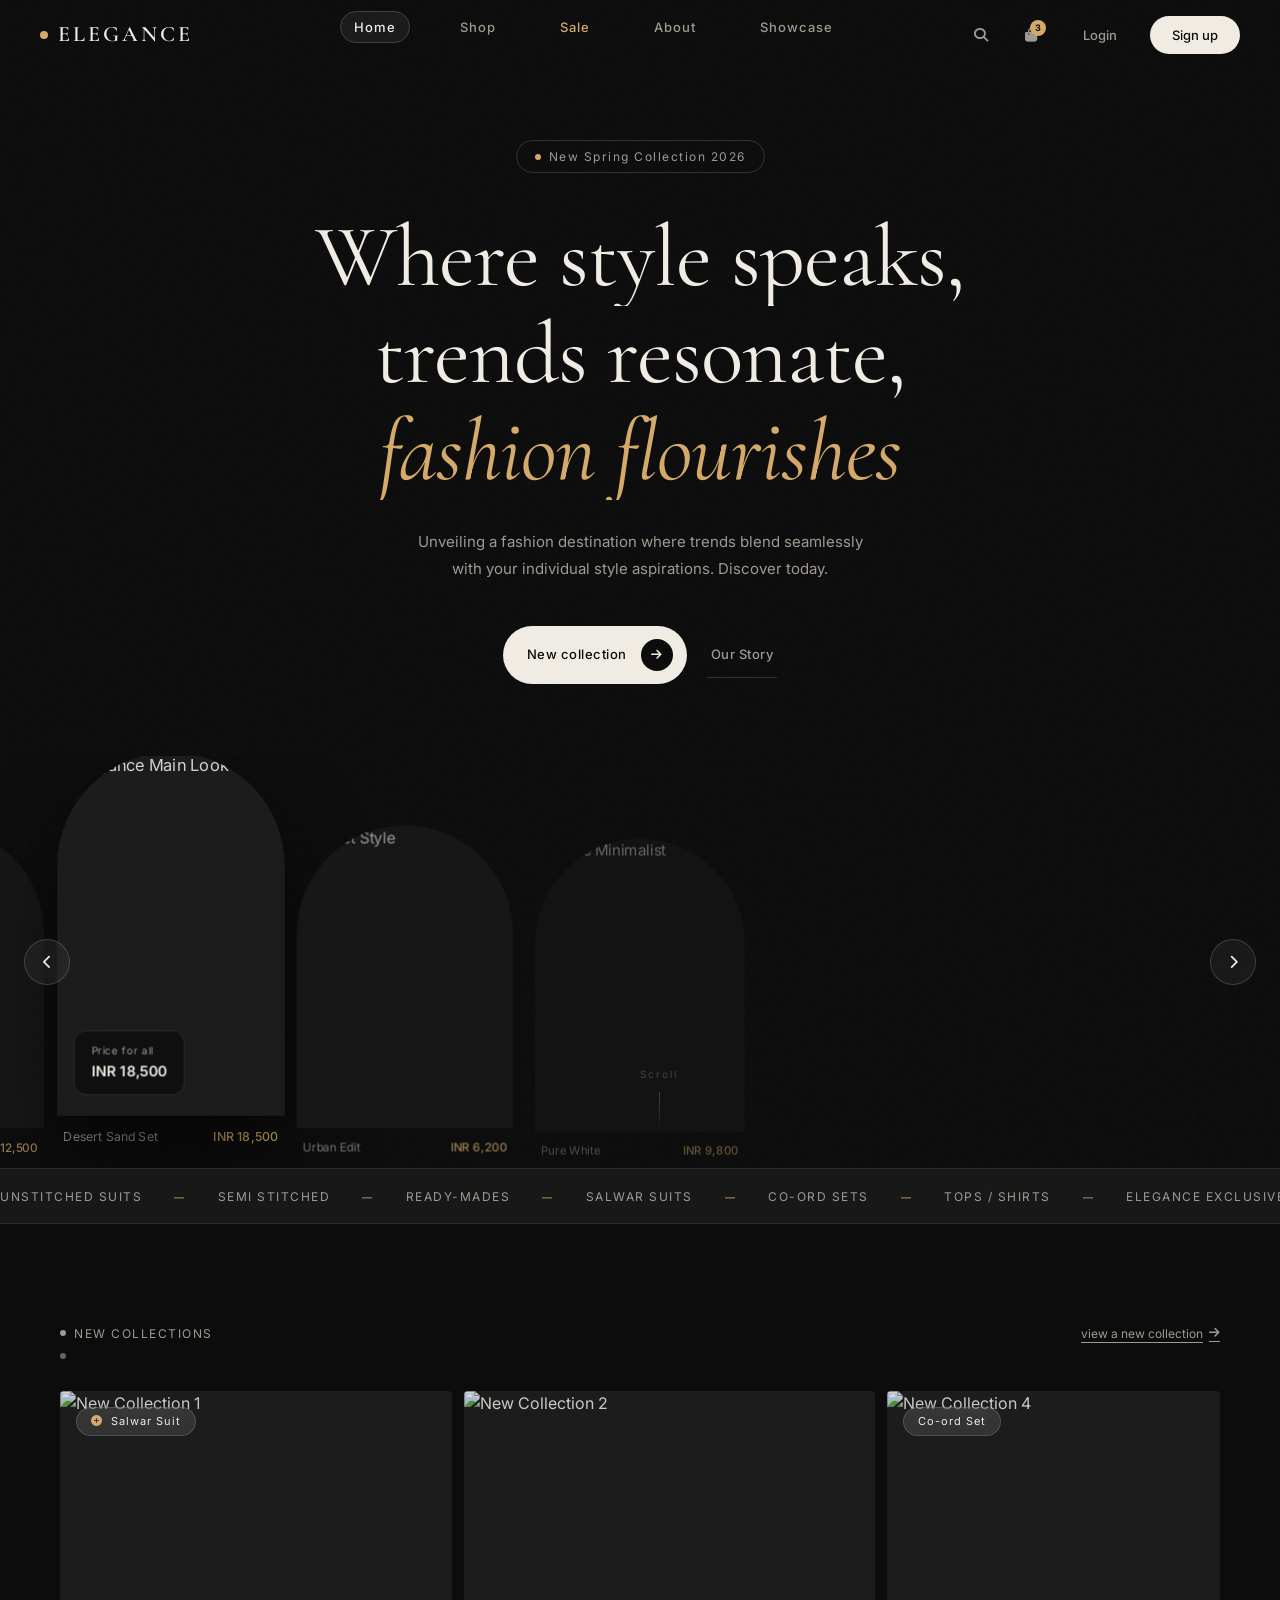
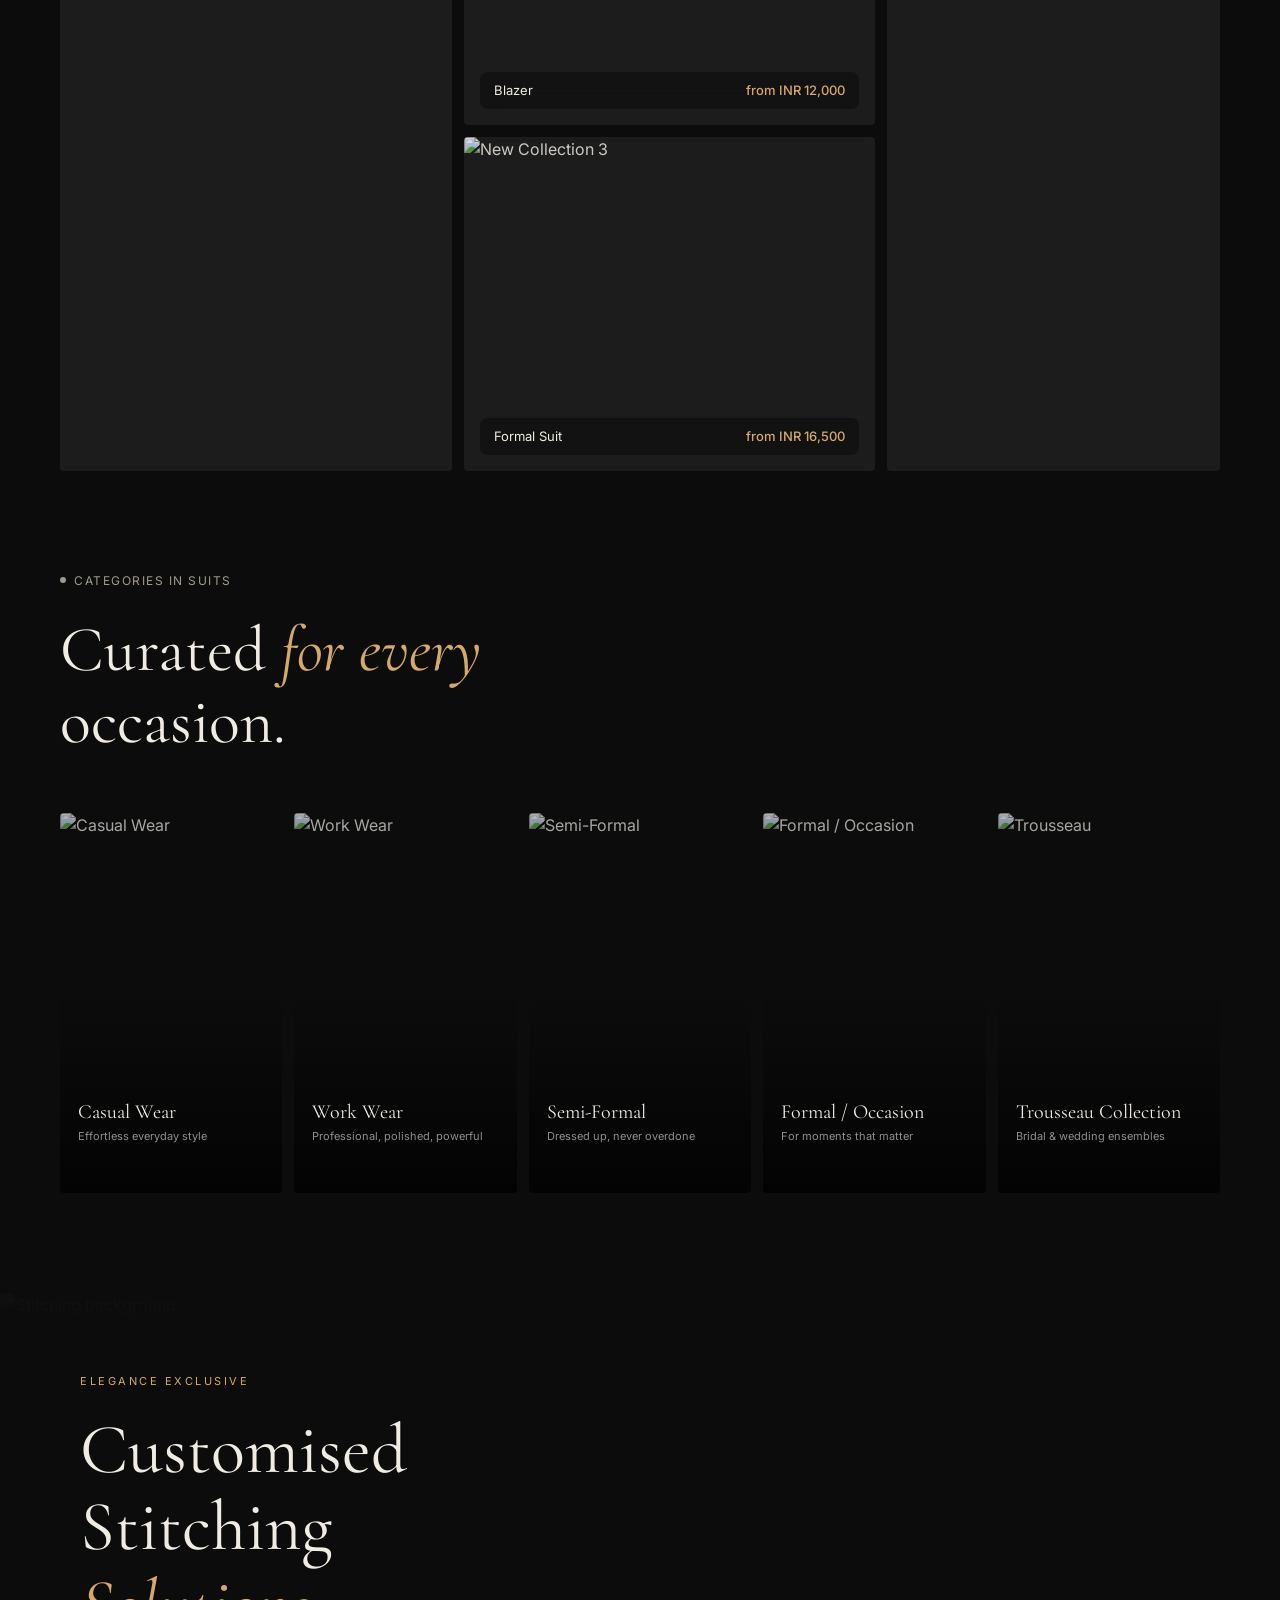
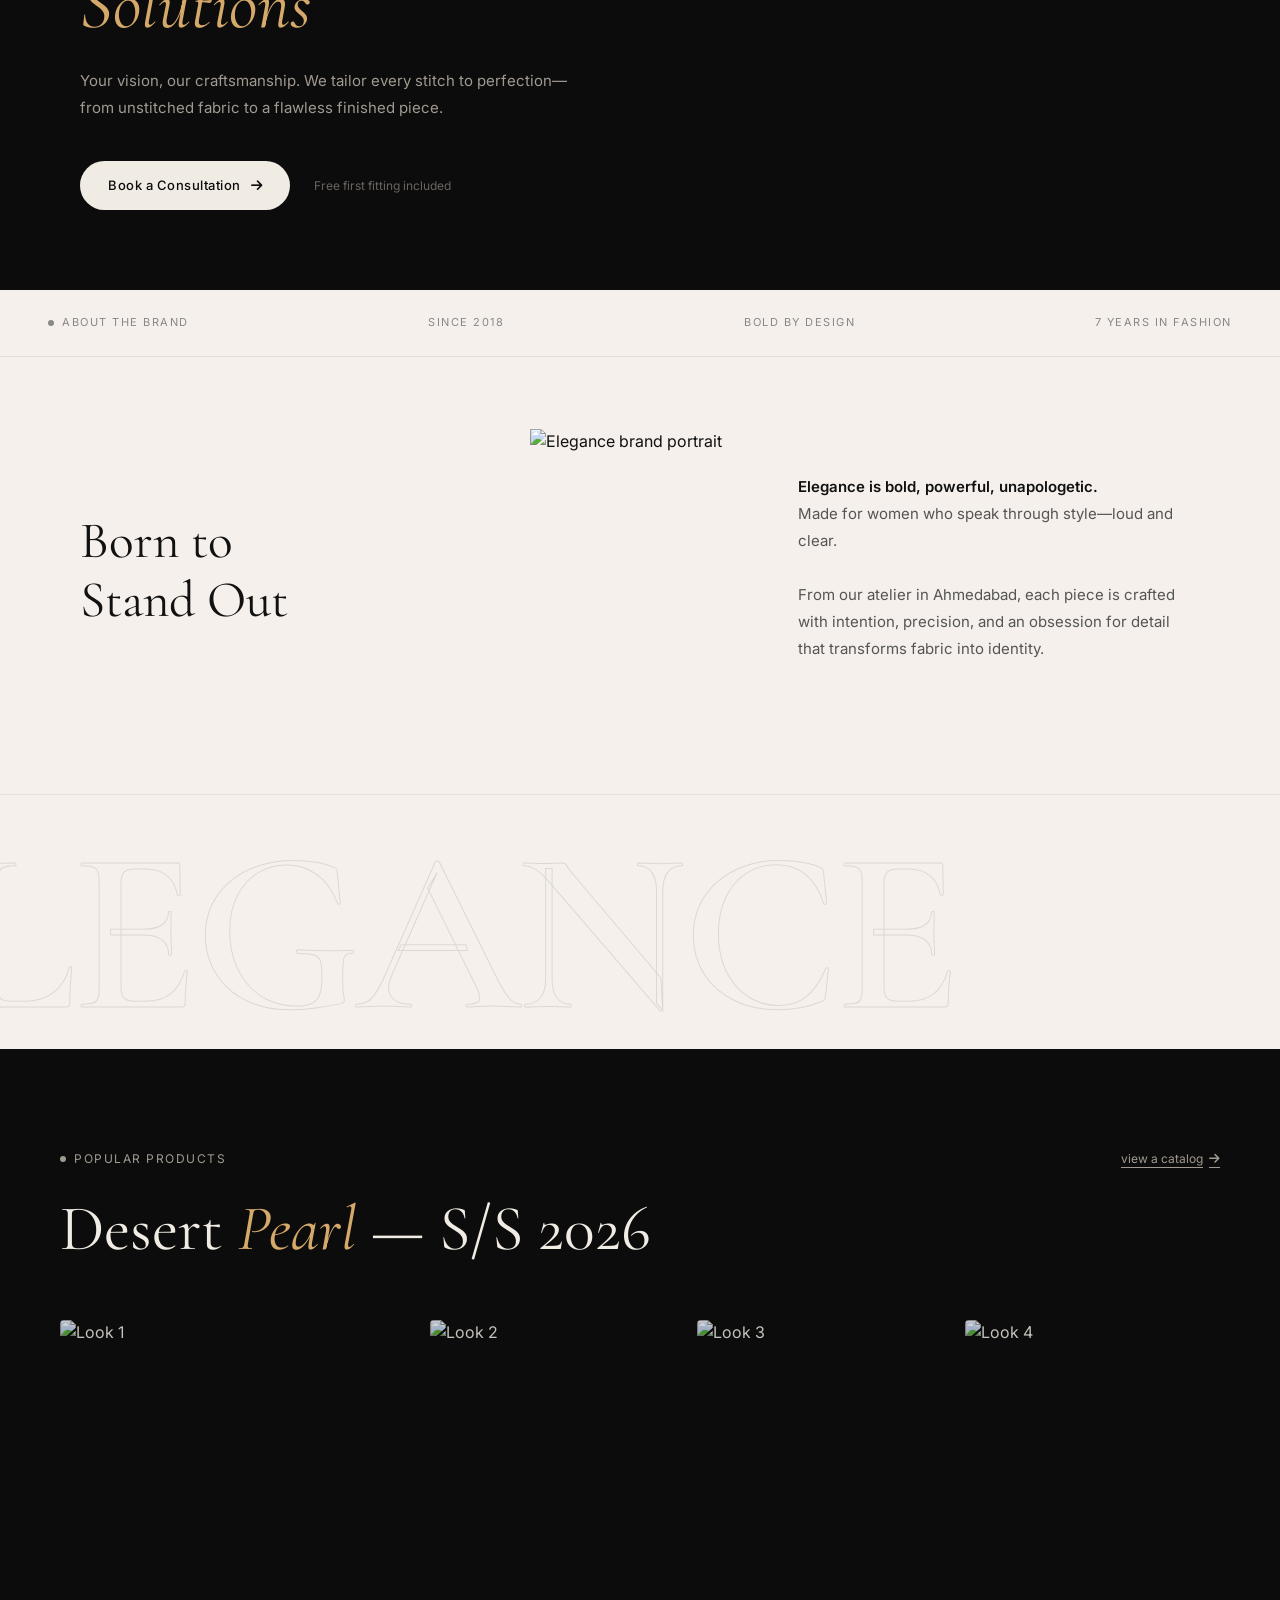
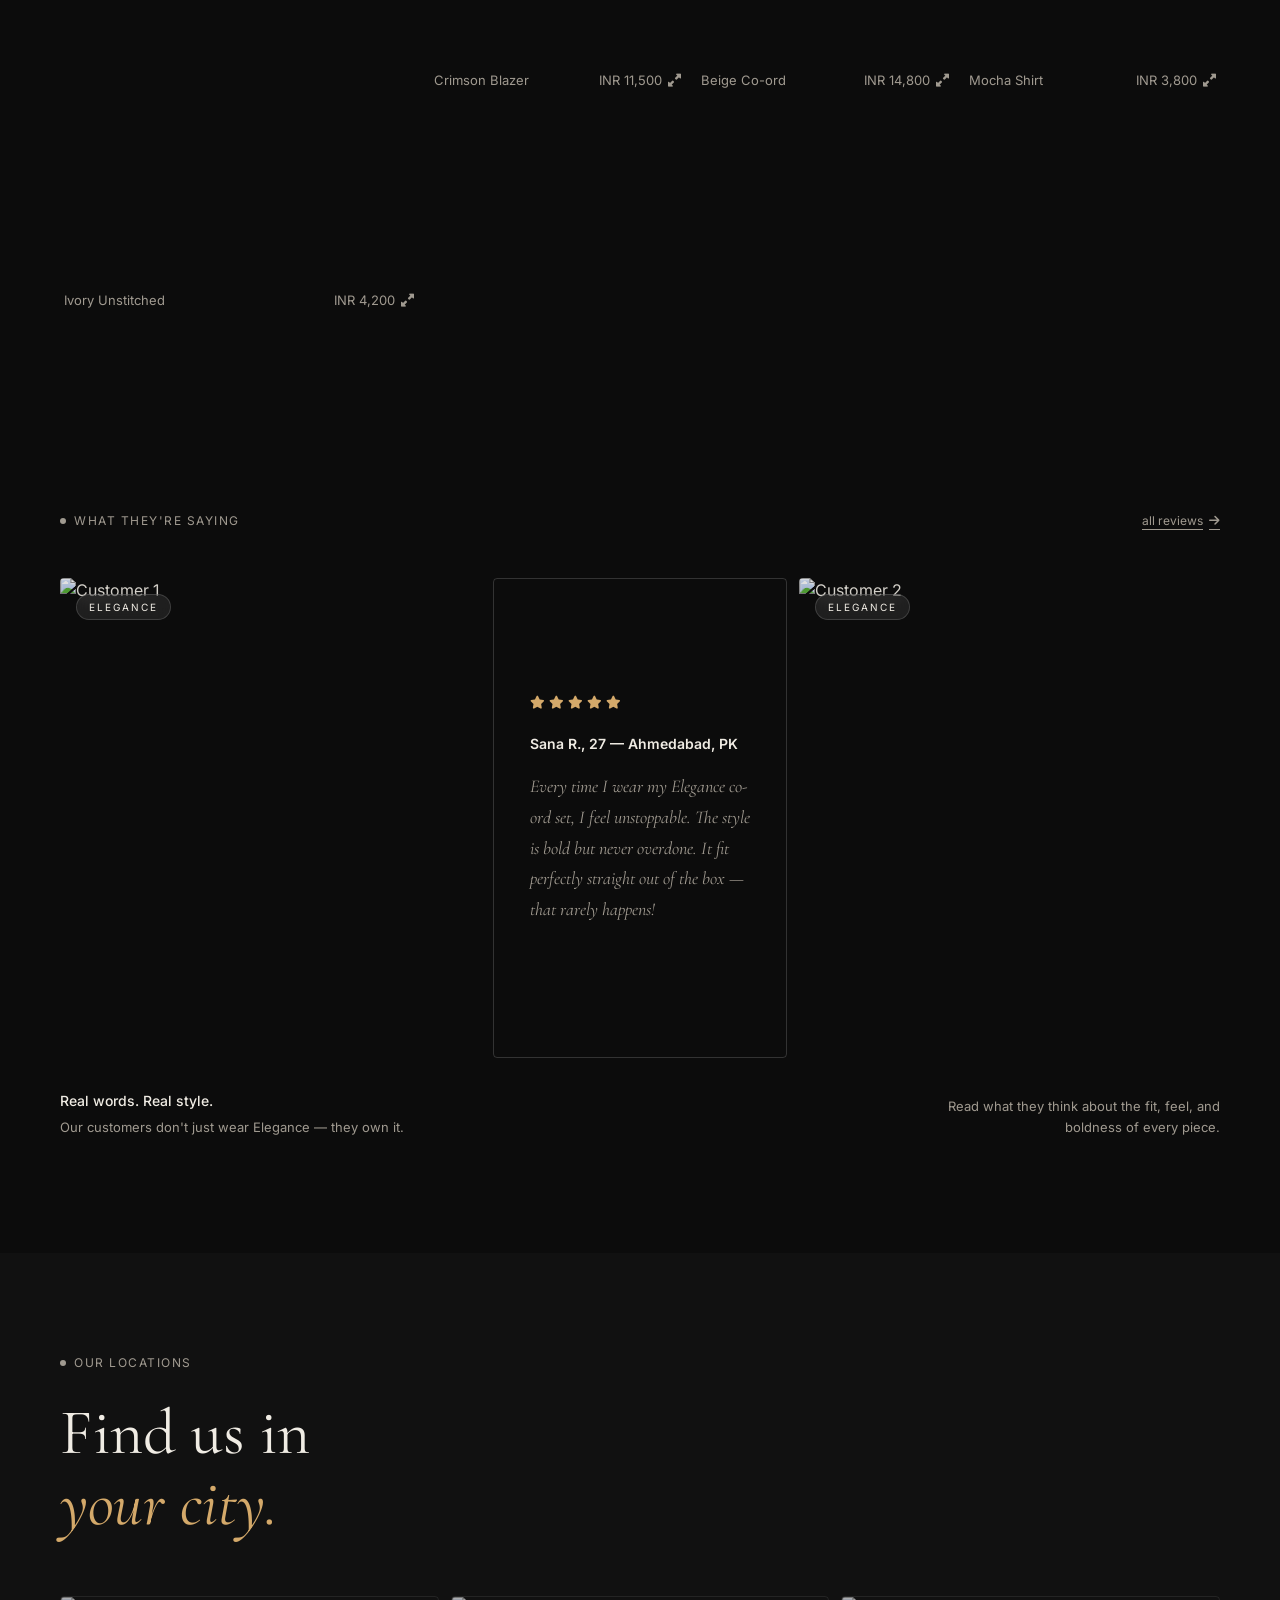
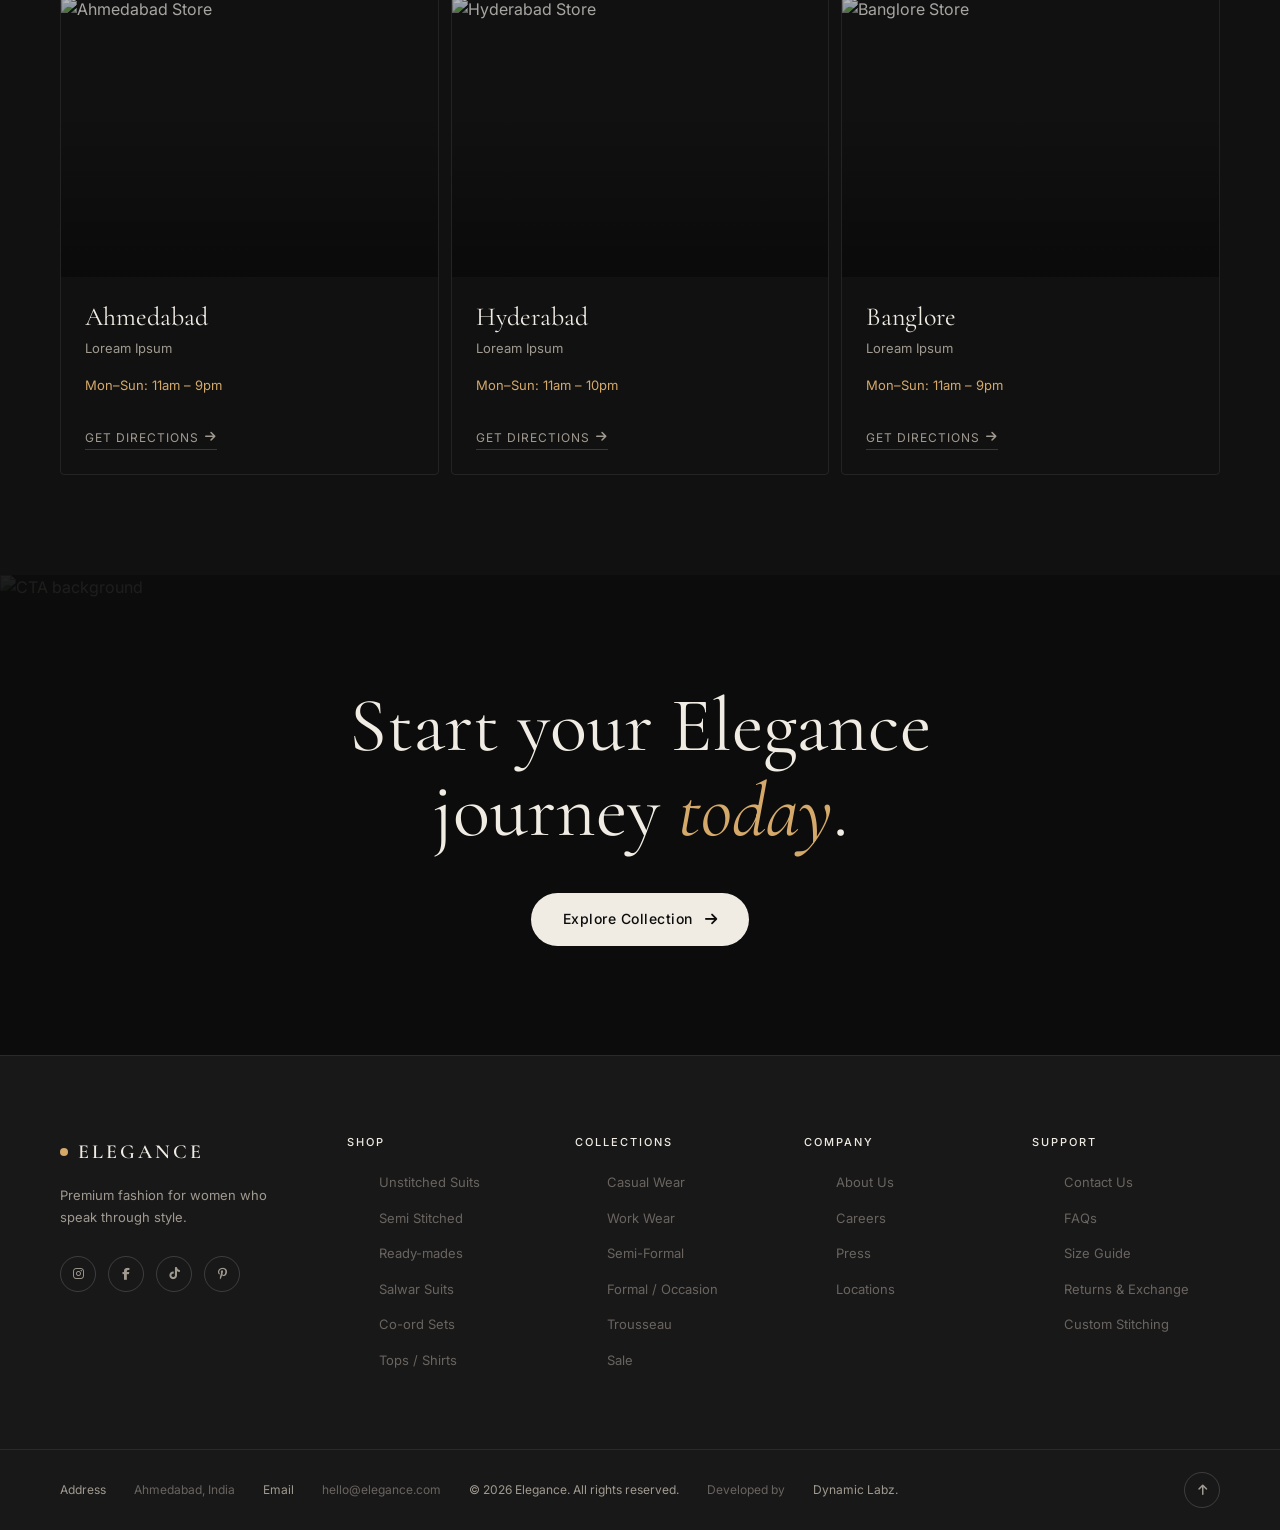
==== index.html @ 6f827993 "updated" ====
<!DOCTYPE html>
<html lang="en">
<head>
  <meta charset="UTF-8" />
  <meta name="viewport" content="width=device-width, initial-scale=1.0" />
  <title>ELEGANCE — Where Fashion Flourishes</title>
  <link href="https://cdn.jsdelivr.net/npm/bootstrap@5.3.2/dist/css/bootstrap.min.css" rel="stylesheet" />
  <link rel="preconnect" href="https://fonts.googleapis.com" />
  <link rel="preconnect" href="https://fonts.gstatic.com" crossorigin />
  <link href="https://fonts.googleapis.com/css2?family=Cormorant+Garamond:ital,wght@0,300;0,400;0,500;0,600;0,700;1,300;1,400&family=Inter:wght@300;400;500;600&display=swap" rel="stylesheet" />
  <link rel="stylesheet" href="https://cdnjs.cloudflare.com/ajax/libs/font-awesome/6.5.0/css/all.min.css" />
  <link rel="stylesheet" href="styles.css" />
</head>
<body>

<!-- ═══════════════════════════════════════════════
     NAVBAR
════════════════════════════════════════════════ -->
<nav class="site-nav" id="siteNav">
  <div class="nav-inner">
    <!-- Brand -->
    <a href="#" class="nav-brand">
      <span class="brand-dot"></span>
      <span class="brand-wordmark">ELEGANCE</span>
    </a>

    <!-- Center links -->
    <ul class="nav-links" id="navLinks">
      <li><a href="#home" class="nav-link is-active">Home</a></li>
      <li><a href="#shop" class="nav-link">Shop</a></li>
      <li><a href="#sale" class="nav-link sale-link">Sale</a></li>
      <li><a href="#about" class="nav-link">About</a></li>
      <li><a href="#showcase" class="nav-link">Showcase</a></li>
    </ul>

    <!-- Actions -->
    <div class="nav-actions">
      <button class="nav-icon-btn" aria-label="Search"><i class="fas fa-search"></i></button>
      <button class="nav-icon-btn cart-btn" aria-label="Cart">
        <i class="fas fa-shopping-bag"></i>
        <span class="cart-badge">3</span>
      </button>
      <a href="#" class="btn-login">Login</a>
      <a href="#" class="btn-signup">Sign up</a>
      <button class="hamburger" id="hamburger" aria-label="Menu">
        <span></span><span></span><span></span>
      </button>
    </div>
  </div>
</nav>

<!-- ═══════════════════════════════════════════════
     HERO — BANNER
════════════════════════════════════════════════ -->
<section class="hero" id="home">
  <!-- Subtle noise texture overlay -->
  <div class="hero-noise"></div>

  <!-- Hero text content -->
  <div class="hero-content">
    <div class="hero-badge">
      <span class="badge-dot"></span>
      New Spring Collection 2026
    </div>

    <h1 class="hero-title">
      <span class="title-line" data-delay="0">Where style speaks,</span>
      <span class="title-line" data-delay="1">trends resonate,</span>
      <span class="title-line accent-line" data-delay="2">fashion flourishes</span>
    </h1>

    <p class="hero-sub">
      Unveiling a fashion destination where trends blend seamlessly<br>
      with your individual style aspirations. Discover today.
    </p>

    <div class="hero-cta">
      <a href="#shop" class="btn-collection">
        <span>New collection</span>
        <div class="btn-arrow"><i class="fas fa-arrow-right"></i></div>
      </a>
      <a href="#about" class="btn-ghost">Our Story</a>
    </div>
  </div>

  <!-- ─── ARCH CAROUSEL ─── -->
  <div class="arch-carousel" id="archCarousel">
    <button class="arch-nav arch-prev" id="archPrev" aria-label="Previous">
      <i class="fas fa-chevron-left"></i>
    </button>

    <div class="arch-track-wrap">
      <div class="arch-track" id="archTrack">

        <!-- Card 1 -->
        <div class="arch-card" data-idx="0">
          <div class="arch-img-wrap">
            <img
              src="https://images.unsplash.com/photo-1581044777550-4cfa60707c03?w=480&h=620&fit=crop&crop=top"
              alt="Winter Coat Look"
              class="arch-img" loading="lazy" />
            <div class="arch-overlay">
              <span class="arch-cat">Formal Wear</span>
            </div>
          </div>
          <div class="arch-info">
            <span class="arch-name">Noir Coat</span>
            <span class="arch-price">INR 8,900</span>
          </div>
        </div>

        <!-- Card 2 -->
        <div class="arch-card" data-idx="1">
          <div class="arch-img-wrap">
            <img
              src="https://images.unsplash.com/photo-1558618666-fcd25c85cd64?w=480&h=620&fit=crop&crop=top"
              alt="Elegant Suit"
              class="arch-img" loading="lazy" />
            <div class="arch-overlay">
              <span class="arch-cat">Suit Collection</span>
            </div>
          </div>
          <div class="arch-info">
            <span class="arch-name">Ivory Blazer</span>
            <span class="arch-price">INR 12,500</span>
          </div>
        </div>

        <!-- Card 3 — CENTER / FEATURED -->
        <div class="arch-card is-featured" data-idx="2">
          <div class="arch-img-wrap">
            <img
              src="https://images.unsplash.com/photo-1509631179647-0177331693ae?w=480&h=620&fit=crop&crop=top"
              alt="Elegance Main Look"
              class="arch-img" loading="lazy" />
            <div class="arch-overlay">
              <span class="arch-cat">Co-ord Set</span>
            </div>
            <div class="price-bubble">
              <span class="price-label">Price for all</span>
              <span class="price-value">INR 18,500</span>
            </div>
          </div>
          <div class="arch-info">
            <span class="arch-name">Desert Sand Set</span>
            <span class="arch-price">INR 18,500</span>
          </div>
        </div>

        <!-- Card 4 -->
        <div class="arch-card" data-idx="3">
          <div class="arch-img-wrap">
            <img
              src="https://images.unsplash.com/photo-1469334031218-e382a71b716b?w=480&h=620&fit=crop&crop=top"
              alt="Street Style"
              class="arch-img" loading="lazy" />
            <div class="arch-overlay">
              <span class="arch-cat">Casual Wear</span>
            </div>
          </div>
          <div class="arch-info">
            <span class="arch-name">Urban Edit</span>
            <span class="arch-price">INR 6,200</span>
          </div>
        </div>

        <!-- Card 5 -->
        <div class="arch-card" data-idx="4">
          <div class="arch-img-wrap">
            <img
              src="https://images.unsplash.com/photo-1515886657613-9f3515b0c78f?w=480&h=620&fit=crop&crop=top"
              alt="White Minimalist"
              class="arch-img" loading="lazy" />
            <div class="arch-overlay">
              <span class="arch-cat">Ready-made</span>
            </div>
          </div>
          <div class="arch-info">
            <span class="arch-name">Pure White</span>
            <span class="arch-price">INR 9,800</span>
          </div>
        </div>

      </div>
    </div>

    <button class="arch-nav arch-next" id="archNext" aria-label="Next">
      <i class="fas fa-chevron-right"></i>
    </button>
  </div>

  <!-- Scroll cue -->
  <div class="scroll-cue">
    <span>Scroll</span>
    <div class="scroll-line"></div>
  </div>
</section>

<!-- ═══════════════════════════════════════════════
     MARQUEE TICKER
════════════════════════════════════════════════ -->
<div class="ticker-wrap">
  <div class="ticker-inner">
    <span>Unstitched Suits</span>
    <span class="ticker-sep">—</span>
    <span>Semi Stitched</span>
    <span class="ticker-sep">—</span>
    <span>Ready-mades</span>
    <span class="ticker-sep">—</span>
    <span>Salwar Suits</span>
    <span class="ticker-sep">—</span>
    <span>Co-ord Sets</span>
    <span class="ticker-sep">—</span>
    <span>Tops / Shirts</span>
    <span class="ticker-sep">—</span>
    <span>Elegance Exclusive</span>
    <span class="ticker-sep">—</span>
    <span>Sale — Up to 40% Off</span>
    <span class="ticker-sep">—</span>
    <span>Unstitched Suits</span>
    <span class="ticker-sep">—</span>
    <span>Semi Stitched</span>
    <span class="ticker-sep">—</span>
    <span>Ready-mades</span>
    <span class="ticker-sep">—</span>
    <span>Salwar Suits</span>
    <span class="ticker-sep">—</span>
    <span>Co-ord Sets</span>
    <span class="ticker-sep">—</span>
    <span>Tops / Shirts</span>
    <span class="ticker-sep">—</span>
    <span>Elegance Exclusive</span>
    <span class="ticker-sep">—</span>
    <span>Sale — Up to 40% Off</span>
    <span class="ticker-sep">—</span>
  </div>
</div>

<!-- ═══════════════════════════════════════════════
     NEW COLLECTIONS — EDITORIAL GRID
════════════════════════════════════════════════ -->
<section class="editorial-section reveal-section" id="shop">
  <div class="editorial-header">
    <div class="label-row">
      <span class="section-label"><span class="dot-label"></span>New Collections</span>
      <a href="#" class="view-all-link">view a new collection <i class="fas fa-arrow-right"></i></a>
    </div>
    <div class="marquee-dot"></div>
  </div>

  <div class="editorial-grid">
    <!-- Left tall card -->
    <div class="ed-card ed-tall reveal-item">
      <div class="ed-img-wrap">
        <img
          src="https://images.unsplash.com/photo-1594938298603-c8148c4b4e37?w=600&h=900&fit=crop&crop=top"
          alt="New Collection 1" loading="lazy" />
        <div class="ed-label">
          <span class="ed-tag"><i class="fas fa-plus-circle"></i></span>
          <span>Salwar Suit</span>
        </div>
        <div class="ed-hover-cta">Shop Now</div>
      </div>
    </div>

    <!-- Right stacked -->
    <div class="ed-right-col">
      <div class="ed-card reveal-item" style="--delay:0.15s">
        <div class="ed-img-wrap">
          <img
            src="https://images.unsplash.com/photo-1612336307429-8a898d10e223?w=600&h=440&fit=crop&crop=top"
            alt="New Collection 2" loading="lazy" />
          <div class="ed-label-bottom">
            <span>Blazer</span>
            <span class="ed-from">from INR 12,000</span>
          </div>
          <div class="ed-hover-cta">Shop Now</div>
        </div>
      </div>

      <div class="ed-card reveal-item" style="--delay:0.3s">
        <div class="ed-img-wrap">
          <img
            src="https://images.unsplash.com/photo-1567401893414-76b7b1e5a7a5?w=600&h=440&fit=crop&crop=top"
            alt="New Collection 3" loading="lazy" />
          <div class="ed-label-bottom">
            <span>Formal Suit</span>
            <span class="ed-from">from INR 16,500</span>
          </div>
          <div class="ed-hover-cta">Shop Now</div>
        </div>
      </div>
    </div>

    <!-- Third large card -->
    <div class="ed-card ed-third reveal-item" style="--delay:0.45s">
      <div class="ed-img-wrap">
        <img
          src="https://images.unsplash.com/photo-1539109136881-3be0616acf4b?w=600&h=900&fit=crop&crop=top"
          alt="New Collection 4" loading="lazy" />
        <div class="ed-label">
          <span>Co-ord Set</span>
        </div>
        <div class="ed-hover-cta">Shop Now</div>
      </div>
    </div>
  </div>
</section>

<!-- ═══════════════════════════════════════════════
     CATEGORIES — SUITS
════════════════════════════════════════════════ -->
<section class="categories-section reveal-section" id="categories">
  <div class="section-top">
    <div class="label-row">
      <span class="section-label"><span class="dot-label"></span>Categories in Suits</span>
    </div>
    <h2 class="section-heading reveal-item">Curated <em>for every</em><br>occasion.</h2>
  </div>

  <div class="cats-grid">
    <div class="cat-card reveal-item" style="--delay:0s">
      <div class="cat-img-wrap">
        <img src="https://images.unsplash.com/photo-1551803091-e20673f15770?w=500&h=600&fit=crop" alt="Casual Wear" loading="lazy" />
        <div class="cat-overlay"></div>
      </div>
      <div class="cat-body">
        <h3>Casual Wear</h3>
        <p>Effortless everyday style</p>
        <a href="#" class="cat-link">Explore <i class="fas fa-arrow-right"></i></a>
      </div>
    </div>

    <div class="cat-card reveal-item" style="--delay:0.1s">
      <div class="cat-img-wrap">
        <img src="https://images.unsplash.com/photo-1591369822096-ffd140ec948f?w=500&h=600&fit=crop" alt="Work Wear" loading="lazy" />
        <div class="cat-overlay"></div>
      </div>
      <div class="cat-body">
        <h3>Work Wear</h3>
        <p>Professional, polished, powerful</p>
        <a href="#" class="cat-link">Explore <i class="fas fa-arrow-right"></i></a>
      </div>
    </div>

    <div class="cat-card reveal-item" style="--delay:0.2s">
      <div class="cat-img-wrap">
        <img src="https://images.unsplash.com/photo-1548036328-c9fa89d128fa?w=500&h=600&fit=crop" alt="Semi-Formal" loading="lazy" />
        <div class="cat-overlay"></div>
      </div>
      <div class="cat-body">
        <h3>Semi-Formal</h3>
        <p>Dressed up, never overdone</p>
        <a href="#" class="cat-link">Explore <i class="fas fa-arrow-right"></i></a>
      </div>
    </div>

    <div class="cat-card reveal-item" style="--delay:0.3s">
      <div class="cat-img-wrap">
        <img src="https://images.unsplash.com/photo-1487222477894-8943e31ef7b2?w=500&h=600&fit=crop" alt="Formal / Occasion" loading="lazy" />
        <div class="cat-overlay"></div>
      </div>
      <div class="cat-body">
        <h3>Formal / Occasion</h3>
        <p>For moments that matter</p>
        <a href="#" class="cat-link">Explore <i class="fas fa-arrow-right"></i></a>
      </div>
    </div>

    <div class="cat-card reveal-item" style="--delay:0.4s">
      <div class="cat-img-wrap">
        <img src="https://images.unsplash.com/photo-1523359346063-d879354c0ea5?w=500&h=600&fit=crop" alt="Trousseau" loading="lazy" />
        <div class="cat-overlay"></div>
      </div>
      <div class="cat-body">
        <h3>Trousseau Collection</h3>
        <p>Bridal &amp; wedding ensembles</p>
        <a href="#" class="cat-link">Explore <i class="fas fa-arrow-right"></i></a>
      </div>
    </div>
  </div>
</section>

<!-- ═══════════════════════════════════════════════
     CUSTOMISED STITCHING BANNER
════════════════════════════════════════════════ -->
<section class="stitching-banner reveal-section">
  <div class="stitch-bg">
    <img src="https://images.unsplash.com/photo-1558618666-fcd25c85cd64?w=1600&h=800&fit=crop" alt="Stitching background" loading="lazy" />
    <div class="stitch-gradient"></div>
  </div>
  <div class="stitch-content reveal-item">
    <span class="stitch-eyebrow">Elegance Exclusive</span>
    <h2 class="stitch-heading">Customised Stitching<br><em>Solutions</em></h2>
    <p class="stitch-body">
      Your vision, our craftsmanship. We tailor every stitch to perfection—<br>
      from unstitched fabric to a flawless finished piece.
    </p>
    <div class="stitch-cta-row">
      <a href="#" class="btn-stitch">Book a Consultation <i class="fas fa-arrow-right"></i></a>
      <span class="stitch-note">Free first fitting included</span>
    </div>
  </div>
</section>

<!-- ═══════════════════════════════════════════════
     ABOUT — EDITORIAL (matches Live-er reference)
════════════════════════════════════════════════ -->
<section class="about-section reveal-section" id="about">
  <!-- Top meta bar -->
  <div class="about-meta-bar reveal-item">
    <span class="meta-item"><span class="dot-label"></span>About the brand</span>
    <span class="meta-item">since 2018</span>
    <span class="meta-item">bold by design</span>
    <span class="meta-item">7 years in fashion</span>
  </div>

  <!-- Content grid -->
  <div class="about-grid">
    <div class="about-left reveal-item">
      <h2 class="about-tagline">Born to<br>Stand Out</h2>
    </div>

    <div class="about-portrait reveal-item" style="--delay:0.2s">
      <img
        src="https://images.unsplash.com/photo-1581091226825-a6a2a5aee158?w=420&h=560&fit=crop&crop=top"
        alt="Elegance brand portrait" loading="lazy" />
    </div>

    <div class="about-right reveal-item" style="--delay:0.35s">
      <p class="about-body">
        <strong>Elegance is bold, powerful, unapologetic.</strong><br>
        Made for women who speak through style—loud and clear.<br><br>
        From our atelier in Ahmedabad, each piece is crafted with intention,
        precision, and an obsession for detail that transforms fabric into identity.
      </p>
    </div>
  </div>

  <!-- Oversized wordmark (matches LIVE-HER reference) -->
  <div class="about-wordmark reveal-item" style="--delay:0.5s">
    <span class="wordmark-text" id="wordmarkText">ELEGANCE</span>
  </div>
</section>

<!-- ═══════════════════════════════════════════════
     PRODUCT GRID — LOOKBOOK
════════════════════════════════════════════════ -->
<section class="lookbook-section reveal-section" id="showcase">
  <div class="section-top">
    <div class="label-row">
      <span class="section-label"><span class="dot-label"></span>Popular products</span>
      <a href="#" class="view-all-link">view a catalog <i class="fas fa-arrow-right"></i></a>
    </div>
    <h2 class="section-heading reveal-item">Desert <em>Pearl</em> — S/S 2026</h2>
  </div>

  <div class="lookbook-grid">
    <div class="look-card lg-card reveal-item" style="--delay:0s">
      <img src="https://images.unsplash.com/photo-1602810316693-3667c854239a?w=700&h=900&fit=crop&crop=top" alt="Look 1" loading="lazy" />
      <div class="look-info">
        <span class="look-name">Ivory Unstitched</span>
        <span class="look-price">INR 4,200 <i class="fas fa-expand-alt"></i></span>
      </div>
    </div>

    <div class="look-card reveal-item" style="--delay:0.1s">
      <img src="https://images.unsplash.com/photo-1608234807905-4466023792f5?w=450&h=540&fit=crop&crop=top" alt="Look 2" loading="lazy" />
      <div class="look-info">
        <span class="look-name">Crimson Blazer</span>
        <span class="look-price">INR 11,500 <i class="fas fa-expand-alt"></i></span>
      </div>
    </div>

    <div class="look-card reveal-item" style="--delay:0.2s">
      <img src="https://images.unsplash.com/photo-1485968579580-b6d095142e6e?w=450&h=540&fit=crop&crop=top" alt="Look 3" loading="lazy" />
      <div class="look-info">
        <span class="look-name">Beige Co-ord</span>
        <span class="look-price">INR 14,800 <i class="fas fa-expand-alt"></i></span>
      </div>
    </div>

    <div class="look-card reveal-item" style="--delay:0.3s">
      <img src="https://images.unsplash.com/photo-1532453288672-3a17f2e980fe?w=450&h=540&fit=crop&crop=top" alt="Look 4" loading="lazy" />
      <div class="look-info">
        <span class="look-name">Mocha Shirt</span>
        <span class="look-price">INR 3,800 <i class="fas fa-expand-alt"></i></span>
      </div>
    </div>
  </div>
</section>

<!-- ═══════════════════════════════════════════════
     TESTIMONIALS — Photo + Quote Layout
════════════════════════════════════════════════ -->
<section class="testimonials-section reveal-section">
  <div class="section-top">
    <div class="label-row">
      <span class="section-label"><span class="dot-label"></span>What They&apos;re Saying</span>
      <a href="#" class="view-all-link">all reviews <i class="fas fa-arrow-right"></i></a>
    </div>
  </div>

  <div class="testi-grid">
    <!-- Photo card left -->
    <div class="testi-photo-card reveal-item">
      <img
        src="https://images.unsplash.com/photo-1529139574466-a303027c1d8b?w=460&h=560&fit=crop&crop=top"
        alt="Customer 1" loading="lazy" />
      <span class="testi-brand-tag">ELEGANCE</span>
    </div>

    <!-- Text review center -->
    <div class="testi-quote-card reveal-item" style="--delay:0.2s">
      <div class="testi-quote-inner">
        <div class="testi-stars">
          <i class="fas fa-star"></i><i class="fas fa-star"></i>
          <i class="fas fa-star"></i><i class="fas fa-star"></i><i class="fas fa-star"></i>
        </div>
        <p class="testi-q-name">Sana R., 27 — Ahmedabad, PK</p>
        <blockquote class="testi-q-text">
          Every time I wear my Elegance co-ord set, I feel unstoppable.
          The style is bold but never overdone. It fit perfectly straight
          out of the box — that rarely happens!
        </blockquote>
      </div>
    </div>

    <!-- Photo card right -->
    <div class="testi-photo-card reveal-item" style="--delay:0.4s">
      <img
        src="https://images.unsplash.com/photo-1554412933-514a83d2f3c8?w=460&h=560&fit=crop&crop=top"
        alt="Customer 2" loading="lazy" />
      <span class="testi-brand-tag">ELEGANCE</span>
    </div>
  </div>

  <div class="testi-bottom-row reveal-item">
    <div>
      <p class="testi-bottom-lead">Real words. Real style.</p>
      <p class="testi-bottom-sub">Our customers don&apos;t just wear Elegance — they own it.</p>
    </div>
    <p class="testi-bottom-right">Read what they think about the fit, feel, and boldness of every piece.</p>
  </div>
</section>

<!-- ═══════════════════════════════════════════════
     LOCATIONS
════════════════════════════════════════════════ -->
<section class="locations-section reveal-section" id="locations">
  <div class="section-top">
    <div class="label-row">
      <span class="section-label"><span class="dot-label"></span>Our Locations</span>
    </div>
    <h2 class="section-heading reveal-item">Find us in<br><em>your city.</em></h2>
  </div>

  <div class="loc-grid">
    <div class="loc-card reveal-item" style="--delay:0s">
      <div class="loc-img-wrap">
        <img src="https://images.unsplash.com/photo-1555529669-e69e7aa0ba9a?w=600&h=400&fit=crop" alt="Ahmedabad Store" loading="lazy" />
        <div class="loc-overlay"></div>
      </div>
      <div class="loc-body">
        <h3>Ahmedabad</h3>
        <p>Loream Ipsum</p>
        <p class="loc-hours">Mon–Sun: 11am – 9pm</p>
        <a href="#" class="loc-dir">Get Directions <i class="fas fa-arrow-right"></i></a>
      </div>
    </div>

    <div class="loc-card reveal-item" style="--delay:0.15s">
      <div class="loc-img-wrap">
        <img src="https://images.unsplash.com/photo-1596436889106-be35e843f974?w=600&h=400&fit=crop" alt="Hyderabad Store" loading="lazy" />
        <div class="loc-overlay"></div>
      </div>
      <div class="loc-body">
        <h3>Hyderabad</h3>
        <p>Loream Ipsum</p>
        <p class="loc-hours">Mon–Sun: 11am – 10pm</p>
        <a href="#" class="loc-dir">Get Directions <i class="fas fa-arrow-right"></i></a>
      </div>
    </div>

    <div class="loc-card reveal-item" style="--delay:0.3s">
      <div class="loc-img-wrap">
        <img src="https://images.unsplash.com/photo-1512453394486-3ead5cb400ca?w=600&h=400&fit=crop" alt="Banglore Store" loading="lazy" />
        <div class="loc-overlay"></div>
      </div>
      <div class="loc-body">
        <h3>Banglore</h3>
        <p>Loream Ipsum</p>
        <p class="loc-hours">Mon–Sun: 11am – 9pm</p>
        <a href="#" class="loc-dir">Get Directions <i class="fas fa-arrow-right"></i></a>
      </div>
    </div>
  </div>
</section>

<!-- ═══════════════════════════════════════════════
     CTA / FULLSCREEN DARK BANNER
════════════════════════════════════════════════ -->
<section class="cta-dark reveal-section">
  <div class="cta-bg-img">
    <img src="https://images.unsplash.com/photo-1469334031218-e382a71b716b?w=1600&h=800&fit=crop" alt="CTA background" loading="lazy" />
    <div class="cta-gradient"></div>
  </div>
  <div class="cta-inner reveal-item">
    <h2 class="cta-heading">Start your Elegance<br>journey <em>today</em>.</h2>
    <a href="#" class="btn-cta-white">
      <span>Explore Collection</span>
      <i class="fas fa-arrow-right"></i>
    </a>
  </div>
</section>

<!-- ═══════════════════════════════════════════════
     FOOTER
════════════════════════════════════════════════ -->
<footer class="site-footer">
  <div class="footer-top">
    <div class="footer-brand">
      <a href="#" class="footer-logo">
        <span class="brand-dot"></span>
        <span>ELEGANCE</span>
      </a>
      <p>Premium fashion for women who<br>speak through style.</p>
      <div class="footer-socials">
        <a href="#" aria-label="Instagram"><i class="fab fa-instagram"></i></a>
        <a href="#" aria-label="Facebook"><i class="fab fa-facebook-f"></i></a>
        <a href="#" aria-label="TikTok"><i class="fab fa-tiktok"></i></a>
        <a href="#" aria-label="Pinterest"><i class="fab fa-pinterest-p"></i></a>
      </div>
    </div>

    <div class="footer-cols">
      <div class="footer-col">
        <h4>Shop</h4>
        <ul>
          <li><a href="#">Unstitched Suits</a></li>
          <li><a href="#">Semi Stitched</a></li>
          <li><a href="#">Ready-mades</a></li>
          <li><a href="#">Salwar Suits</a></li>
          <li><a href="#">Co-ord Sets</a></li>
          <li><a href="#">Tops / Shirts</a></li>
        </ul>
      </div>
      <div class="footer-col">
        <h4>Collections</h4>
        <ul>
          <li><a href="#">Casual Wear</a></li>
          <li><a href="#">Work Wear</a></li>
          <li><a href="#">Semi-Formal</a></li>
          <li><a href="#">Formal / Occasion</a></li>
          <li><a href="#">Trousseau</a></li>
          <li><a href="#">Sale</a></li>
        </ul>
      </div>
      <div class="footer-col">
        <h4>Company</h4>
        <ul>
          <li><a href="#">About Us</a></li>
          <li><a href="#">Careers</a></li>
          <li><a href="#">Press</a></li>
          <li><a href="#">Locations</a></li>
        </ul>
      </div>
      <div class="footer-col">
        <h4>Support</h4>
        <ul>
          <li><a href="#">Contact Us</a></li>
          <li><a href="#">FAQs</a></li>
          <li><a href="#">Size Guide</a></li>
          <li><a href="#">Returns &amp; Exchange</a></li>
          <li><a href="#">Custom Stitching</a></li>
        </ul>
      </div>
    </div>
  </div>

  <div class="footer-bottom-bar">
    <span>Address</span>
    <span>Ahmedabad, India</span>
    <span>Email</span>
    <span>hello@elegance.com</span>
    <span>&copy; 2026 Elegance. All rights reserved.</span>
    <span>Developed by </span>
    <span>Dynamic Labz.</span>
    <a href="#home" class="back-to-top" aria-label="Back to top">
      <i class="fas fa-arrow-up"></i>
    </a>
  </div>
</footer>

<script src="https://cdn.jsdelivr.net/npm/bootstrap@5.3.2/dist/js/bootstrap.bundle.min.js"></script>
<script src="script.js"></script>
</body>
</html>
---- styles.css ----
/* ═══════════════════════════════════════════════════
   ELEGANCE — Premium Fashion Brand
   Dark luxury aesthetic, inspired by CHICX reference
   ═══════════════════════════════════════════════════ */

/* ── RESET & BASE ── */
*, *::before, *::after { margin: 0; padding: 0; box-sizing: border-box; }

:root {
  /* Core palette */
  --bg:        #0c0c0c;
  --bg-2:      #111111;
  --bg-3:      #181818;
  --surface:   #1c1c1c;
  --border:    rgba(255,255,255,0.08);
  --border-hi: rgba(255,255,255,0.16);

  /* Text */
  --text-1: #f0ece4;
  --text-2: #a09a90;
  --text-3: #6a6460;

  /* Accent — warm cream/gold */
  --accent:    #d4a96a;
  --accent-dk: #b8864a;

  /* Fonts */
  --font-serif: 'Cormorant Garamond', Georgia, serif;
  --font-sans:  'Inter', system-ui, sans-serif;

  /* Motion */
  --ease:    cubic-bezier(0.4, 0, 0.2, 1);
  --ease-in: cubic-bezier(0.4, 0, 1, 1);
}

html { scroll-behavior: smooth; font-size: 16px; }

body {
  background: var(--bg);
  color: var(--text-1);
  font-family: var(--font-sans);
  font-weight: 400;
  line-height: 1.6;
  overflow-x: hidden;
  cursor: none;
}

/* ── CUSTOM CURSOR ── */
.cursor {
  width: 10px; height: 10px;
  background: var(--text-1);
  border-radius: 50%;
  position: fixed; top: 0; left: 0;
  pointer-events: none;
  z-index: 9999;
  transition: transform 0.12s var(--ease);
  mix-blend-mode: difference;
}
.cursor-ring {
  width: 36px; height: 36px;
  border: 1px solid rgba(255,255,255,0.4);
  border-radius: 50%;
  position: fixed; top: 0; left: 0;
  pointer-events: none;
  z-index: 9998;
  transition: transform 0.35s var(--ease), width 0.3s var(--ease), height 0.3s var(--ease), border-color 0.3s;
}
.cursor-ring.hovering {
  width: 56px; height: 56px;
  border-color: var(--accent);
  transform: translate(-10px, -10px);
}

img { display: block; max-width: 100%; }
a  { text-decoration: none; color: inherit; }
ul { list-style: none; }

/* ── SCROLL REVEAL ── */
.reveal-item {
  opacity: 0;
  transform: translateY(40px);
  transition: opacity 0.8s var(--ease), transform 0.8s var(--ease);
  transition-delay: var(--delay, 0s);
}
.reveal-item.is-visible {
  opacity: 1;
  transform: translateY(0);
}

/* ═══════════════════════════════════════════════════
   NAVBAR
   ═══════════════════════════════════════════════════ */
.site-nav {
  position: fixed; top: 0; left: 0; right: 0; z-index: 100;
  padding: 0 40px;
  transition: background 0.4s var(--ease), backdrop-filter 0.4s;
}
.site-nav.scrolled {
  background: rgba(12,12,12,0.85);
  backdrop-filter: blur(20px);
  border-bottom: 1px solid var(--border);
}

.nav-inner {
  display: flex;
  align-items: center;
  justify-content: space-between;
  height: 70px;
  gap: 32px;
}

/* Brand */
.nav-brand {
  display: flex; align-items: center; gap: 10px;
  font-family: var(--font-serif);
  font-size: 22px;
  font-weight: 600;
  letter-spacing: 3px;
  color: var(--text-1);
  flex-shrink: 0;
}
.brand-dot {
  width: 8px; height: 8px;
  background: var(--accent);
  border-radius: 50%;
  display: inline-block;
  animation: pulse-dot 2.4s ease-in-out infinite;
}
@keyframes pulse-dot {
  0%, 100% { opacity: 1; transform: scale(1); }
  50%       { opacity: 0.5; transform: scale(0.7); }
}

/* Nav links */
.nav-links {
  display: flex; align-items: center; gap: 36px;
  flex: 1; justify-content: center;
}
.nav-links .nav-link {
  font-size: 13px;
  letter-spacing: 1px;
  color: var(--text-2);
  font-weight: 500;
  position: relative;
  padding: 6px 14px;
  border-radius: 100px;
  transition: color 0.3s, background 0.3s;
}
.nav-links .nav-link::after {
  content: '';
  position: absolute; inset: 0;
  border-radius: 100px;
  border: 1px solid transparent;
  transition: border-color 0.3s;
}
.nav-links .nav-link.is-active,
.nav-links .nav-link:hover {
  color: var(--text-1);
  background: rgba(255,255,255,0.06);
}
.nav-links .nav-link.is-active::after {
  border-color: var(--border-hi);
}
.nav-links .sale-link { color: var(--accent); }
.nav-links .sale-link:hover { color: var(--accent); }

/* Nav actions */
.nav-actions {
  display: flex; align-items: center; gap: 12px;
  flex-shrink: 0;
}
.nav-icon-btn {
  background: none; border: none;
  color: var(--text-2);
  width: 38px; height: 38px;
  border-radius: 50%;
  display: flex; align-items: center; justify-content: center;
  cursor: none;
  font-size: 14px;
  transition: color 0.3s, background 0.3s;
}
.nav-icon-btn:hover { color: var(--text-1); background: rgba(255,255,255,0.06); }

.cart-btn { position: relative; }
.cart-badge {
  position: absolute; top: 4px; right: 4px;
  width: 16px; height: 16px;
  background: var(--accent);
  color: var(--bg);
  border-radius: 50%;
  font-size: 9px;
  font-weight: 700;
  display: flex; align-items: center; justify-content: center;
  line-height: 1;
}

.btn-login {
  font-size: 13px;
  font-weight: 500;
  color: var(--text-2);
  padding: 8px 20px;
  border-radius: 100px;
  border: 1px solid transparent;
  transition: color 0.3s, border-color 0.3s;
}
.btn-login:hover { color: var(--text-1); border-color: var(--border-hi); }

.btn-signup {
  font-size: 13px;
  font-weight: 500;
  color: var(--bg);
  background: var(--text-1);
  padding: 9px 22px;
  border-radius: 100px;
  border: none;
  transition: background 0.3s, transform 0.3s;
}
.btn-signup:hover { background: var(--accent); transform: translateY(-1px); }

.hamburger {
  display: none;
  flex-direction: column; gap: 5px;
  background: none; border: none; cursor: none;
  padding: 4px;
}
.hamburger span {
  display: block; width: 24px; height: 1.5px;
  background: var(--text-1);
  transition: transform 0.35s var(--ease), opacity 0.3s;
}

/* ═══════════════════════════════════════════════════
   HERO
   ═══════════════════════════════════════════════════ */
.hero {
  min-height: 100vh;
  background: var(--bg);
  display: flex;
  flex-direction: column;
  align-items: center;
  justify-content: flex-start;
  padding-top: 140px;
  padding-bottom: 0;
  position: relative;
  overflow: hidden;
}

/* Subtle texture */
.hero-noise {
  position: absolute; inset: 0;
  background-image: url("data:image/svg+xml,%3Csvg viewBox='0 0 256 256' xmlns='http://www.w3.org/2000/svg'%3E%3Cfilter id='noise'%3E%3CfeTurbulence type='fractalNoise' baseFrequency='0.9' numOctaves='4' stitchTiles='stitch'/%3E%3C/filter%3E%3Crect width='100%25' height='100%25' filter='url(%23noise)' opacity='0.035'/%3E%3C/svg%3E");
  pointer-events: none; opacity: 0.5;
}

/* Hero content */
.hero-content {
  text-align: center;
  max-width: 860px;
  padding: 0 24px;
  z-index: 2;
  animation: hero-fade-up 1s var(--ease) both;
}
@keyframes hero-fade-up {
  from { opacity: 0; transform: translateY(32px); }
  to   { opacity: 1; transform: translateY(0); }
}

.hero-badge {
  display: inline-flex; align-items: center; gap: 8px;
  font-size: 12px;
  letter-spacing: 1.5px;
  color: var(--text-2);
  border: 1px solid var(--border-hi);
  border-radius: 100px;
  padding: 6px 18px;
  margin-bottom: 36px;
  animation: hero-fade-up 0.8s var(--ease) 0.1s both;
}
.badge-dot {
  width: 6px; height: 6px;
  border-radius: 50%;
  background: var(--accent);
  animation: pulse-dot 2s ease-in-out infinite;
}

.hero-title {
  font-family: var(--font-serif);
  font-size: clamp(48px, 7vw, 88px);
  font-weight: 400;
  line-height: 1.1;
  color: var(--text-1);
  letter-spacing: -1px;
  margin-bottom: 28px;
  display: flex; flex-direction: column; align-items: center;
}

.title-line {
  display: block;
  overflow: hidden;
}
.title-line::after {
  content: attr(data-text);
}

/* Animated lines */
.title-line:nth-child(1) { animation: line-reveal 0.9s var(--ease) 0.25s both; }
.title-line:nth-child(2) { animation: line-reveal 0.9s var(--ease) 0.4s both; }
.title-line:nth-child(3) { animation: line-reveal 0.9s var(--ease) 0.55s both; }

@keyframes line-reveal {
  from { opacity: 0; transform: translateY(20px); }
  to   { opacity: 1; transform: translateY(0); }
}

.accent-line {
  font-style: italic;
  color: var(--accent);
}

.hero-sub {
  font-size: 15px;
  color: var(--text-2);
  line-height: 1.8;
  margin-bottom: 44px;
  animation: hero-fade-up 0.9s var(--ease) 0.7s both;
}

.hero-cta {
  display: flex; align-items: center; justify-content: center;
  gap: 20px;
  animation: hero-fade-up 0.9s var(--ease) 0.85s both;
}

.btn-collection {
  display: inline-flex; align-items: center; gap: 0;
  font-size: 13px;
  font-weight: 500;
  letter-spacing: 0.5px;
  color: var(--bg);
  background: var(--text-1);
  border-radius: 100px;
  padding: 13px 14px 13px 24px;
  overflow: hidden;
  transition: background 0.35s, transform 0.35s;
}
.btn-collection:hover { background: var(--accent); transform: translateY(-2px); }
.btn-collection .btn-arrow {
  width: 32px; height: 32px;
  background: var(--bg);
  border-radius: 50%;
  display: flex; align-items: center; justify-content: center;
  margin-left: 14px;
  font-size: 12px;
  color: var(--text-1);
  transition: transform 0.35s var(--ease);
}
.btn-collection:hover .btn-arrow { transform: rotate(-45deg); }

.btn-ghost {
  font-size: 13px;
  font-weight: 500;
  color: var(--text-2);
  letter-spacing: 0.5px;
  padding: 13px 4px;
  border-bottom: 1px solid var(--border-hi);
  transition: color 0.3s, border-color 0.3s;
}
.btn-ghost:hover { color: var(--text-1); border-color: var(--text-1); }

/* ── ARCH CAROUSEL ── */
.arch-carousel {
  width: 100%;
  position: relative;
  margin-top: 72px;
  padding-bottom: 0;
  z-index: 2;
  animation: hero-fade-up 1s var(--ease) 1s both;
}

.arch-track-wrap {
  overflow: hidden;
  width: 100%;
  padding: 30px 0 0;
}

.arch-track {
  display: flex;
  align-items: flex-end;
  gap: 14px;
  padding: 0 60px;
  transition: transform 0.65s cubic-bezier(0.4, 0, 0.2, 1);
  /* Ensure all 5 cards fill the viewport */
  width: 100%;
}

/* Each arch card — 5 equal columns */
.arch-card {
  flex: 1 1 0;
  min-width: 0;
  cursor: none;
  transition: opacity 0.5s var(--ease), transform 0.5s var(--ease);
}
.arch-card:hover { transform: translateY(-12px); }

.arch-img-wrap {
  position: relative;
  border-radius: 200px 200px 0 0; /* ARCH shape — flat bottom */
  overflow: hidden;
  aspect-ratio: 3/4.2;
  background: var(--surface);
}

.arch-img {
  width: 100%; height: 100%;
  object-fit: cover;
  transition: transform 0.6s var(--ease), filter 0.4s;
  filter: brightness(0.88);
}
.arch-card:hover .arch-img {
  transform: scale(1.07);
  filter: brightness(1);
}

.arch-overlay {
  position: absolute; inset: 0;
  background: linear-gradient(to top, rgba(0,0,0,0.6) 0%, transparent 50%);
  display: flex; align-items: flex-end; padding: 18px 16px;
  opacity: 0;
  transition: opacity 0.35s;
}
.arch-card:hover .arch-overlay { opacity: 1; }

.arch-cat {
  font-size: 11px;
  letter-spacing: 1.5px;
  text-transform: uppercase;
  color: var(--text-1);
  background: rgba(255,255,255,0.12);
  border: 1px solid rgba(255,255,255,0.2);
  border-radius: 100px;
  padding: 4px 12px;
  backdrop-filter: blur(8px);
}

/* Featured (center) card */
.arch-card.is-featured .arch-img-wrap {
  aspect-ratio: 3/4.8;
  box-shadow: 0 40px 80px rgba(0,0,0,0.6);
}
.arch-card.is-featured { transform: translateY(-24px); }
.arch-card.is-featured:hover { transform: translateY(-36px); }

/* Price bubble on featured */
.price-bubble {
  position: absolute;
  bottom: 20px; left: 16px;
  background: rgba(12,12,12,0.75);
  border: 1px solid rgba(255,255,255,0.12);
  border-radius: 12px;
  padding: 10px 16px;
  backdrop-filter: blur(12px);
}
.price-label {
  font-size: 10px;
  color: var(--text-2);
  display: block;
  letter-spacing: 0.5px;
}
.price-value {
  font-size: 14px;
  font-weight: 600;
  color: var(--text-1);
}

/* Arch card info below */
.arch-info {
  display: flex;
  justify-content: space-between;
  align-items: center;
  padding: 10px 6px 0;
}
.arch-name { font-size: 12px; color: var(--text-2); }
.arch-price { font-size: 12px; color: var(--accent); font-weight: 500; }

/* Carousel nav buttons */
.arch-nav {
  position: absolute;
  top: 50%; transform: translateY(-50%);
  z-index: 10;
  background: rgba(255,255,255,0.05);
  border: 1px solid var(--border-hi);
  color: var(--text-1);
  width: 46px; height: 46px;
  border-radius: 50%;
  display: flex; align-items: center; justify-content: center;
  cursor: none;
  font-size: 14px;
  transition: background 0.3s, transform 0.3s;
  backdrop-filter: blur(10px);
}
.arch-nav:hover { background: var(--text-1); color: var(--bg); }
.arch-prev { left: 24px; }
.arch-next { right: 24px; }

/* Scroll cue */
.scroll-cue {
  position: absolute; bottom: 36px; left: 50%;
  transform: translateX(-50%);
  display: flex; flex-direction: column; align-items: center; gap: 10px;
  font-size: 10px; letter-spacing: 2px;
  color: var(--text-3);
  animation: hero-fade-up 1s var(--ease) 1.4s both;
}
.scroll-line {
  width: 1px; height: 40px;
  background: linear-gradient(to bottom, var(--text-3), transparent);
  animation: scroll-pulse 2s ease-in-out infinite;
}
@keyframes scroll-pulse {
  0%,100% { transform: scaleY(1); opacity: 1; }
  50%      { transform: scaleY(0.5); opacity: 0.4; }
}

/* ═══════════════════════════════════════════════════
   TICKER / MARQUEE
   ═══════════════════════════════════════════════════ */
.ticker-wrap {
  background: var(--bg-3);
  border-top: 1px solid var(--border);
  border-bottom: 1px solid var(--border);
  overflow: hidden;
  white-space: nowrap;
  padding: 14px 0;
}
.ticker-inner {
  display: inline-flex; align-items: center; gap: 32px;
  animation: ticker 28s linear infinite;
  font-size: 12px;
  letter-spacing: 1.5px;
  text-transform: uppercase;
  color: var(--text-2);
}
.ticker-inner:hover { animation-play-state: paused; }
.ticker-sep { color: var(--accent); font-size: 10px; }
@keyframes ticker {
  from { transform: translateX(0); }
  to   { transform: translateX(-50%); }
}

/* ═══════════════════════════════════════════════════
   EDITORIAL GRID — NEW COLLECTIONS
   ═══════════════════════════════════════════════════ */
.editorial-section {
  padding: 100px 60px 0;
  background: var(--bg);
}

.editorial-header {
  margin-bottom: 32px;
}

/* Shared header row */
.label-row {
  display: flex; align-items: center;
  justify-content: space-between;
}
.section-label {
  display: flex; align-items: center; gap: 8px;
  font-size: 12px;
  letter-spacing: 1.5px;
  text-transform: uppercase;
  color: var(--text-2);
}
.dot-label {
  width: 6px; height: 6px;
  border-radius: 50%;
  background: var(--text-2);
  display: inline-block;
}
.view-all-link {
  font-size: 12px; color: var(--text-2);
  text-decoration: underline; text-underline-offset: 4px;
  display: flex; align-items: center; gap: 6px;
  transition: color 0.3s;
}
.view-all-link:hover { color: var(--text-1); }

.marquee-dot {
  width: 6px; height: 6px;
  background: var(--text-3); border-radius: 50%;
  margin-top: 10px;
}

/* Grid */
.editorial-grid {
  display: grid;
  grid-template-columns: 1fr 1.05fr 0.85fr;
  gap: 12px;
  align-items: start;
}

.ed-card {
  overflow: hidden;
  cursor: none;
  position: relative;
}
.ed-tall .ed-img-wrap { height: 680px; }
.ed-right-col { display: flex; flex-direction: column; gap: 12px; }
.ed-right-col .ed-img-wrap { height: 334px; }
.ed-third .ed-img-wrap { height: 680px; }

.ed-img-wrap {
  position: relative;
  overflow: hidden;
  border-radius: 4px;
  background: var(--surface);
}
.ed-img-wrap img {
  width: 100%; height: 100%;
  object-fit: cover;
  transition: transform 0.7s var(--ease), filter 0.5s;
  filter: brightness(0.85);
}
.ed-card:hover .ed-img-wrap img { transform: scale(1.06); filter: brightness(1); }

.ed-label {
  position: absolute; top: 16px; left: 16px;
  display: flex; align-items: center; gap: 8px;
  font-size: 11px; letter-spacing: 1px;
  color: var(--text-1);
  background: rgba(255,255,255,0.1);
  border: 1px solid rgba(255,255,255,0.15);
  border-radius: 100px;
  padding: 5px 14px;
  backdrop-filter: blur(10px);
}
.ed-tag { color: var(--accent); }

.ed-label-bottom {
  position: absolute; bottom: 16px; left: 16px; right: 16px;
  display: flex; justify-content: space-between; align-items: center;
  font-size: 13px; color: var(--text-1);
  background: rgba(12,12,12,0.6);
  border-radius: 8px; padding: 8px 14px;
  backdrop-filter: blur(10px);
}
.ed-from { color: var(--accent); font-weight: 500; }

.ed-hover-cta {
  position: absolute; inset: 0;
  background: rgba(0,0,0,0.3);
  display: flex; align-items: center; justify-content: center;
  font-size: 13px; font-weight: 500; letter-spacing: 1.5px;
  text-transform: uppercase; color: var(--text-1);
  opacity: 0;
  transition: opacity 0.35s;
}
.ed-card:hover .ed-hover-cta { opacity: 1; }

/* ═══════════════════════════════════════════════════
   SHARED SECTION LAYOUT
   ═══════════════════════════════════════════════════ */
.section-top { padding: 100px 60px 48px; }
.section-heading {
  font-family: var(--font-serif);
  font-size: clamp(40px, 5vw, 66px);
  font-weight: 400;
  line-height: 1.12;
  color: var(--text-1);
  margin-top: 24px;
}
.section-heading em { font-style: italic; color: var(--accent); }

/* ═══════════════════════════════════════════════════
   CATEGORIES
   ═══════════════════════════════════════════════════ */
.categories-section { background: var(--bg); }

.cats-grid {
  display: grid;
  grid-template-columns: repeat(5, 1fr);
  gap: 12px;
  padding: 0 60px 100px;
}

.cat-card {
  border-radius: 4px;
  overflow: hidden;
  cursor: none;
  position: relative;
  transition: transform 0.4s var(--ease);
}
.cat-card:hover { transform: translateY(-8px); }

.cat-img-wrap {
  position: relative;
  height: 380px;
  overflow: hidden;
}
.cat-img-wrap img {
  width: 100%; height: 100%;
  object-fit: cover;
  transition: transform 0.6s var(--ease), filter 0.4s;
  filter: brightness(0.7) saturate(0.85);
}
.cat-card:hover .cat-img-wrap img { transform: scale(1.08); filter: brightness(0.9) saturate(1); }

.cat-overlay {
  position: absolute; inset: 0;
  background: linear-gradient(to top, rgba(0,0,0,0.75) 0%, transparent 55%);
}

.cat-body {
  position: absolute; bottom: 0; left: 0; right: 0;
  padding: 20px 18px;
}
.cat-body h3 {
  font-family: var(--font-serif);
  font-size: 20px;
  font-weight: 400;
  color: var(--text-1);
  margin-bottom: 4px;
}
.cat-body p { font-size: 11px; color: rgba(255,255,255,0.55); margin-bottom: 10px; }
.cat-link {
  font-size: 11px; letter-spacing: 1px; text-transform: uppercase;
  color: var(--accent); display: flex; align-items: center; gap: 6px;
  opacity: 0; transform: translateY(8px);
  transition: opacity 0.3s, transform 0.3s;
}
.cat-card:hover .cat-link { opacity: 1; transform: translateY(0); }

/* ═══════════════════════════════════════════════════
   CUSTOM STITCHING BANNER
   ═══════════════════════════════════════════════════ */
.stitching-banner {
  position: relative;
  min-height: 540px;
  display: flex; align-items: center;
  overflow: hidden;
}
.stitch-bg {
  position: absolute; inset: 0;
}
.stitch-bg img {
  width: 100%; height: 100%;
  object-fit: cover;
  filter: brightness(0.25);
}
.stitch-gradient {
  position: absolute; inset: 0;
  background: linear-gradient(to right, rgba(12,12,12,0.92) 40%, rgba(12,12,12,0.4) 100%);
}

.stitch-content {
  position: relative; z-index: 2;
  padding: 80px 80px;
  max-width: 680px;
}
.stitch-eyebrow {
  font-size: 11px; letter-spacing: 2.5px; text-transform: uppercase;
  color: var(--accent); margin-bottom: 20px; display: block;
}
.stitch-heading {
  font-family: var(--font-serif);
  font-size: clamp(44px, 5.5vw, 76px);
  font-weight: 400;
  line-height: 1.1;
  color: var(--text-1);
  margin-bottom: 24px;
}
.stitch-heading em { font-style: italic; color: var(--accent); }
.stitch-body {
  font-size: 15px; color: var(--text-2); line-height: 1.8;
  margin-bottom: 40px;
}
.stitch-cta-row {
  display: flex; align-items: center; gap: 24px;
}
.btn-stitch {
  display: inline-flex; align-items: center; gap: 10px;
  font-size: 13px; font-weight: 500; letter-spacing: 0.5px;
  color: var(--bg); background: var(--text-1);
  padding: 14px 28px;
  border-radius: 100px;
  transition: background 0.3s, transform 0.3s;
}
.btn-stitch:hover { background: var(--accent); transform: translateY(-2px); }
.stitch-note { font-size: 12px; color: var(--text-3); }

/* ═══════════════════════════════════════════════════
   ABOUT SECTION
   ═══════════════════════════════════════════════════ */
.about-section {
  background: #f5f0eb;   /* light cream — matches reference exactly */
  padding: 0 0 0 0;
  color: #111;
}

.about-meta-bar {
  display: flex; justify-content: space-between; align-items: center;
  padding: 24px 48px;
  border-bottom: 1px solid rgba(0,0,0,0.08);
}
.meta-item {
  font-size: 11px; letter-spacing: 1.5px; text-transform: uppercase;
  color: #888;
  display: flex; align-items: center; gap: 8px;
}
.meta-item .dot-label { background: #888; }

.about-grid {
  display: grid;
  grid-template-columns: 1fr auto 1fr;
  gap: 48px;
  align-items: center;
  padding: 72px 80px;
  min-height: 380px;
}
.about-tagline {
  font-family: var(--font-serif);
  font-size: clamp(36px, 4vw, 54px);
  font-weight: 400;
  line-height: 1.15;
  color: #111;
}
.about-portrait {
  width: 220px;
  flex-shrink: 0;
}
.about-portrait img {
  width: 100%; aspect-ratio: 3/4;
  object-fit: cover;
  object-position: top;
}
.about-body {
  font-size: 15px;
  color: #555;
  line-height: 1.8;
}
.about-body strong { color: #111; font-weight: 600; }

/* Oversized wordmark — replicates LIVE-HER reference */
.about-wordmark {
  overflow: hidden;
  border-top: 1px solid rgba(0,0,0,0.06);
  padding: 24px 0 0;
}
.wordmark-text {
  display: block;
  font-family: var(--font-serif);
  font-size: clamp(100px, 18vw, 240px);
  font-weight: 600;
  line-height: 1;
  color: transparent;
  -webkit-text-stroke: 1px rgba(0,0,0,0.1);
  letter-spacing: -4px;
  white-space: nowrap;
  /* Horizontal scroll animation */
  animation: wordmark-scroll 18s linear infinite;
  transform: translateX(0);
  will-change: transform;
}
@keyframes wordmark-scroll {
  from { transform: translateX(0); }
  to   { transform: translateX(-30%); }
}

/* ═══════════════════════════════════════════════════
   LOOKBOOK / PRODUCT GRID
   ═══════════════════════════════════════════════════ */
.lookbook-section { background: var(--bg); }

.lookbook-grid {
  display: grid;
  grid-template-columns: 1.4fr 1fr 1fr 1fr;
  gap: 12px;
  padding: 0 60px 100px;
  align-items: start;
}

.look-card {
  cursor: none; overflow: hidden;
  border-radius: 4px;
  position: relative;
  transition: transform 0.4s var(--ease);
}
.look-card:hover { transform: translateY(-6px); }

.look-card img {
  width: 100%; height: 100%;
  object-fit: cover;
  transition: transform 0.6s var(--ease), filter 0.4s;
  filter: brightness(0.82);
}
.look-card:hover img { transform: scale(1.06); filter: brightness(0.95); }

.look-card.lg-card { grid-row: span 1; }
.look-card.lg-card img { height: 560px; }
.look-card img { height: 340px; }

.look-info {
  display: flex; justify-content: space-between; align-items: center;
  padding: 10px 4px 0;
}
.look-name { font-size: 13px; color: var(--text-2); }
.look-price {
  font-size: 13px; color: var(--text-2);
  display: flex; align-items: center; gap: 6px;
  transition: color 0.3s;
}
.look-card:hover .look-price { color: var(--accent); }

/* ═══════════════════════════════════════════════════
   TESTIMONIALS
   ═══════════════════════════════════════════════════ */
.testimonials-section { background: var(--bg); padding-bottom: 100px; }

.testi-grid {
  display: grid;
  grid-template-columns: 1fr 0.7fr 1fr;
  gap: 12px;
  padding: 0 60px;
  align-items: stretch;
}

.testi-photo-card {
  position: relative;
  border-radius: 4px;
  overflow: hidden;
  cursor: none;
}
.testi-photo-card img {
  width: 100%; height: 480px;
  object-fit: cover;
  transition: transform 0.6s var(--ease);
  filter: brightness(0.88);
}
.testi-photo-card:hover img { transform: scale(1.04); }
.testi-brand-tag {
  position: absolute; top: 16px; left: 16px;
  font-size: 10px; letter-spacing: 2px;
  color: var(--text-1);
  background: rgba(255,255,255,0.08);
  border: 1px solid rgba(255,255,255,0.15);
  padding: 4px 12px; border-radius: 100px;
  backdrop-filter: blur(8px);
}

.testi-quote-card {
  border: 1px solid var(--border-hi);
  border-radius: 4px;
  padding: 48px 36px;
  display: flex; align-items: center; justify-content: center;
}
.testi-stars { display: flex; gap: 4px; color: var(--accent); margin-bottom: 24px; font-size: 13px; }
.testi-q-name { font-size: 14px; font-weight: 600; color: var(--text-1); margin-bottom: 16px; }
.testi-q-text {
  font-family: var(--font-serif);
  font-size: 18px; font-style: italic;
  color: var(--text-2); line-height: 1.7;
}

.testi-bottom-row {
  display: flex; justify-content: space-between; align-items: flex-end;
  padding: 32px 60px 0;
}
.testi-bottom-lead { font-size: 14px; font-weight: 500; color: var(--text-1); margin-bottom: 4px; }
.testi-bottom-sub  { font-size: 13px; color: var(--text-2); }
.testi-bottom-right { font-size: 13px; color: var(--text-2); max-width: 300px; text-align: right; }

/* ═══════════════════════════════════════════════════
   LOCATIONS
   ═══════════════════════════════════════════════════ */
.locations-section { background: var(--bg-2); }

.loc-grid {
  display: grid;
  grid-template-columns: repeat(3, 1fr);
  gap: 12px;
  padding: 0 60px 100px;
}

.loc-card {
  border-radius: 4px;
  overflow: hidden;
  border: 1px solid var(--border);
  cursor: none;
  transition: border-color 0.35s, transform 0.35s var(--ease);
}
.loc-card:hover { border-color: var(--border-hi); transform: translateY(-6px); }

.loc-img-wrap { position: relative; height: 280px; overflow: hidden; }
.loc-img-wrap img {
  width: 100%; height: 100%; object-fit: cover;
  filter: brightness(0.7) saturate(0.7);
  transition: transform 0.6s var(--ease), filter 0.4s;
}
.loc-card:hover .loc-img-wrap img { transform: scale(1.06); filter: brightness(0.85) saturate(0.85); }

.loc-overlay {
  position: absolute; inset: 0;
  background: linear-gradient(to top, rgba(0,0,0,0.4) 0%, transparent 60%);
}

.loc-body { padding: 24px; }
.loc-body h3 {
  font-family: var(--font-serif);
  font-size: 26px; font-weight: 400;
  color: var(--text-1); margin-bottom: 6px;
}
.loc-body p { font-size: 13px; color: var(--text-2); }
.loc-hours { color: var(--accent) !important; margin-top: 4px; }
.loc-dir {
  display: inline-flex; align-items: center; gap: 6px;
  margin-top: 16px;
  font-size: 12px; letter-spacing: 1px; text-transform: uppercase;
  color: var(--text-2);
  border-bottom: 1px solid var(--border-hi);
  padding-bottom: 2px;
  transition: color 0.3s, border-color 0.3s;
}
.loc-dir:hover { color: var(--accent); border-color: var(--accent); }

/* ═══════════════════════════════════════════════════
   CTA DARK BANNER
   ═══════════════════════════════════════════════════ */
.cta-dark {
  position: relative;
  min-height: 480px;
  display: flex; align-items: center; justify-content: center;
  overflow: hidden;
}
.cta-bg-img { position: absolute; inset: 0; }
.cta-bg-img img { width: 100%; height: 100%; object-fit: cover; filter: brightness(0.2) grayscale(0.4); }
.cta-gradient {
  position: absolute; inset: 0;
  background: linear-gradient(to bottom, rgba(12,12,12,0.5), rgba(12,12,12,0.7));
}
.cta-inner {
  position: relative; z-index: 2;
  text-align: center; padding: 48px;
}
.cta-heading {
  font-family: var(--font-serif);
  font-size: clamp(48px, 6vw, 86px);
  font-weight: 400;
  color: var(--text-1);
  line-height: 1.1;
  margin-bottom: 40px;
}
.cta-heading em { font-style: italic; color: var(--accent); }
.btn-cta-white {
  display: inline-flex; align-items: center; gap: 12px;
  font-size: 14px; font-weight: 500; letter-spacing: 0.5px;
  color: var(--bg); background: var(--text-1);
  padding: 15px 32px; border-radius: 100px;
  transition: background 0.3s, transform 0.3s;
}
.btn-cta-white:hover { background: var(--accent); transform: translateY(-2px); }

/* ═══════════════════════════════════════════════════
   FOOTER
   ═══════════════════════════════════════════════════ */
.site-footer {
  background: var(--bg-3);
  border-top: 1px solid var(--border);
}

.footer-top {
  display: flex;
  gap: 80px;
  padding: 80px 60px 60px;
  border-bottom: 1px solid var(--border);
}

.footer-brand { flex-shrink: 0; max-width: 240px; }
.footer-logo {
  display: flex; align-items: center; gap: 10px;
  font-family: var(--font-serif);
  font-size: 20px; font-weight: 600; letter-spacing: 3px;
  color: var(--text-1);
  margin-bottom: 16px;
}
.footer-brand p { font-size: 13px; color: var(--text-2); line-height: 1.7; margin-bottom: 28px; }

.footer-socials { display: flex; gap: 12px; }
.footer-socials a {
  width: 36px; height: 36px;
  border: 1px solid var(--border-hi);
  border-radius: 50%;
  display: flex; align-items: center; justify-content: center;
  font-size: 12px; color: var(--text-2);
  transition: border-color 0.3s, color 0.3s, background 0.3s;
}
.footer-socials a:hover {
  border-color: var(--accent);
  color: var(--accent);
  background: rgba(212,169,106,0.06);
}

.footer-cols {
  display: grid;
  grid-template-columns: repeat(4, 1fr);
  gap: 40px;
  flex: 1;
}
.footer-col h4 {
  font-size: 11px; letter-spacing: 2px; text-transform: uppercase;
  color: var(--text-1); margin-bottom: 20px; font-weight: 500;
}
.footer-col ul { display: flex; flex-direction: column; gap: 10px; }
.footer-col li a {
  font-size: 13px; color: var(--text-3);
  transition: color 0.3s, padding-left 0.3s;
}
.footer-col li a:hover { color: var(--text-1); padding-left: 4px; }

.footer-bottom-bar {
  display: flex;
  align-items: center;
  gap: 28px;
  padding: 22px 60px;
  font-size: 12px; color: var(--text-3);
  flex-wrap: wrap;
}
.footer-bottom-bar > span:nth-child(odd) { color: var(--text-2); }

.back-to-top {
  margin-left: auto;
  width: 36px; height: 36px;
  border: 1px solid var(--border-hi);
  border-radius: 50%;
  display: flex; align-items: center; justify-content: center;
  font-size: 12px; color: var(--text-2);
  transition: border-color 0.3s, color 0.3s;
}
.back-to-top:hover { border-color: var(--accent); color: var(--accent); }

/* ═══════════════════════════════════════════════════
   RESPONSIVE
   ═══════════════════════════════════════════════════ */
@media (max-width: 1200px) {
  .cats-grid { grid-template-columns: repeat(3, 1fr); }
  .lookbook-grid { grid-template-columns: 1fr 1fr; }
  .look-card.lg-card img { height: 420px; }
  .look-card img { height: 300px; }
  .editorial-grid { grid-template-columns: 1fr 1fr; }
  .ed-third { display: none; }
}

@media (max-width: 992px) {
  .site-nav { padding: 0 24px; }
  .nav-links { display: none; }
  .btn-login, .btn-signup { display: none; }
  .hamburger { display: flex; }
  .editorial-section, .section-top, .cats-grid, .loc-grid,
  .lookbook-grid, .testi-grid, .testi-bottom-row { padding-left: 24px; padding-right: 24px; }
  .stitch-content { padding: 60px 40px; }
  .footer-top { flex-direction: column; gap: 48px; padding: 48px 24px; }
  .footer-bottom-bar { padding: 16px 24px; }
  .cats-grid { grid-template-columns: repeat(2, 1fr); }
  .about-grid { grid-template-columns: 1fr; text-align: center; justify-items: center; }
  .about-meta-bar { flex-wrap: wrap; gap: 12px; padding: 16px 24px; }
}

@media (max-width: 768px) {
  .hero { padding-top: 110px; }
  .arch-track { padding: 0 60px; gap: 10px; }
  .arch-card { flex: 0 0 65vw; }
  .arch-card.is-featured { flex: 0 0 72vw; }
  .editorial-grid { grid-template-columns: 1fr; }
  .ed-right-col .ed-img-wrap { height: 240px; }
  .ed-tall .ed-img-wrap { height: 380px; }
  .testi-grid { grid-template-columns: 1fr; }
  .testi-photo-card img { height: 300px; }
  .loc-grid { grid-template-columns: 1fr; }
  .lookbook-grid { grid-template-columns: 1fr; }
  .footer-cols { grid-template-columns: repeat(2, 1fr); }
  .section-top { padding: 60px 24px 32px; }
  .wordmark-text { font-size: 80px; }
  .about-grid { padding: 48px 24px; }
}

@media (max-width: 480px) {
  .hero-title { font-size: 38px; }
  .arch-track { padding: 0 40px; }
  .arch-card { flex: 0 0 78vw; }
  .cta-heading { font-size: 36px; }
  .stitch-heading { font-size: 36px; }
}
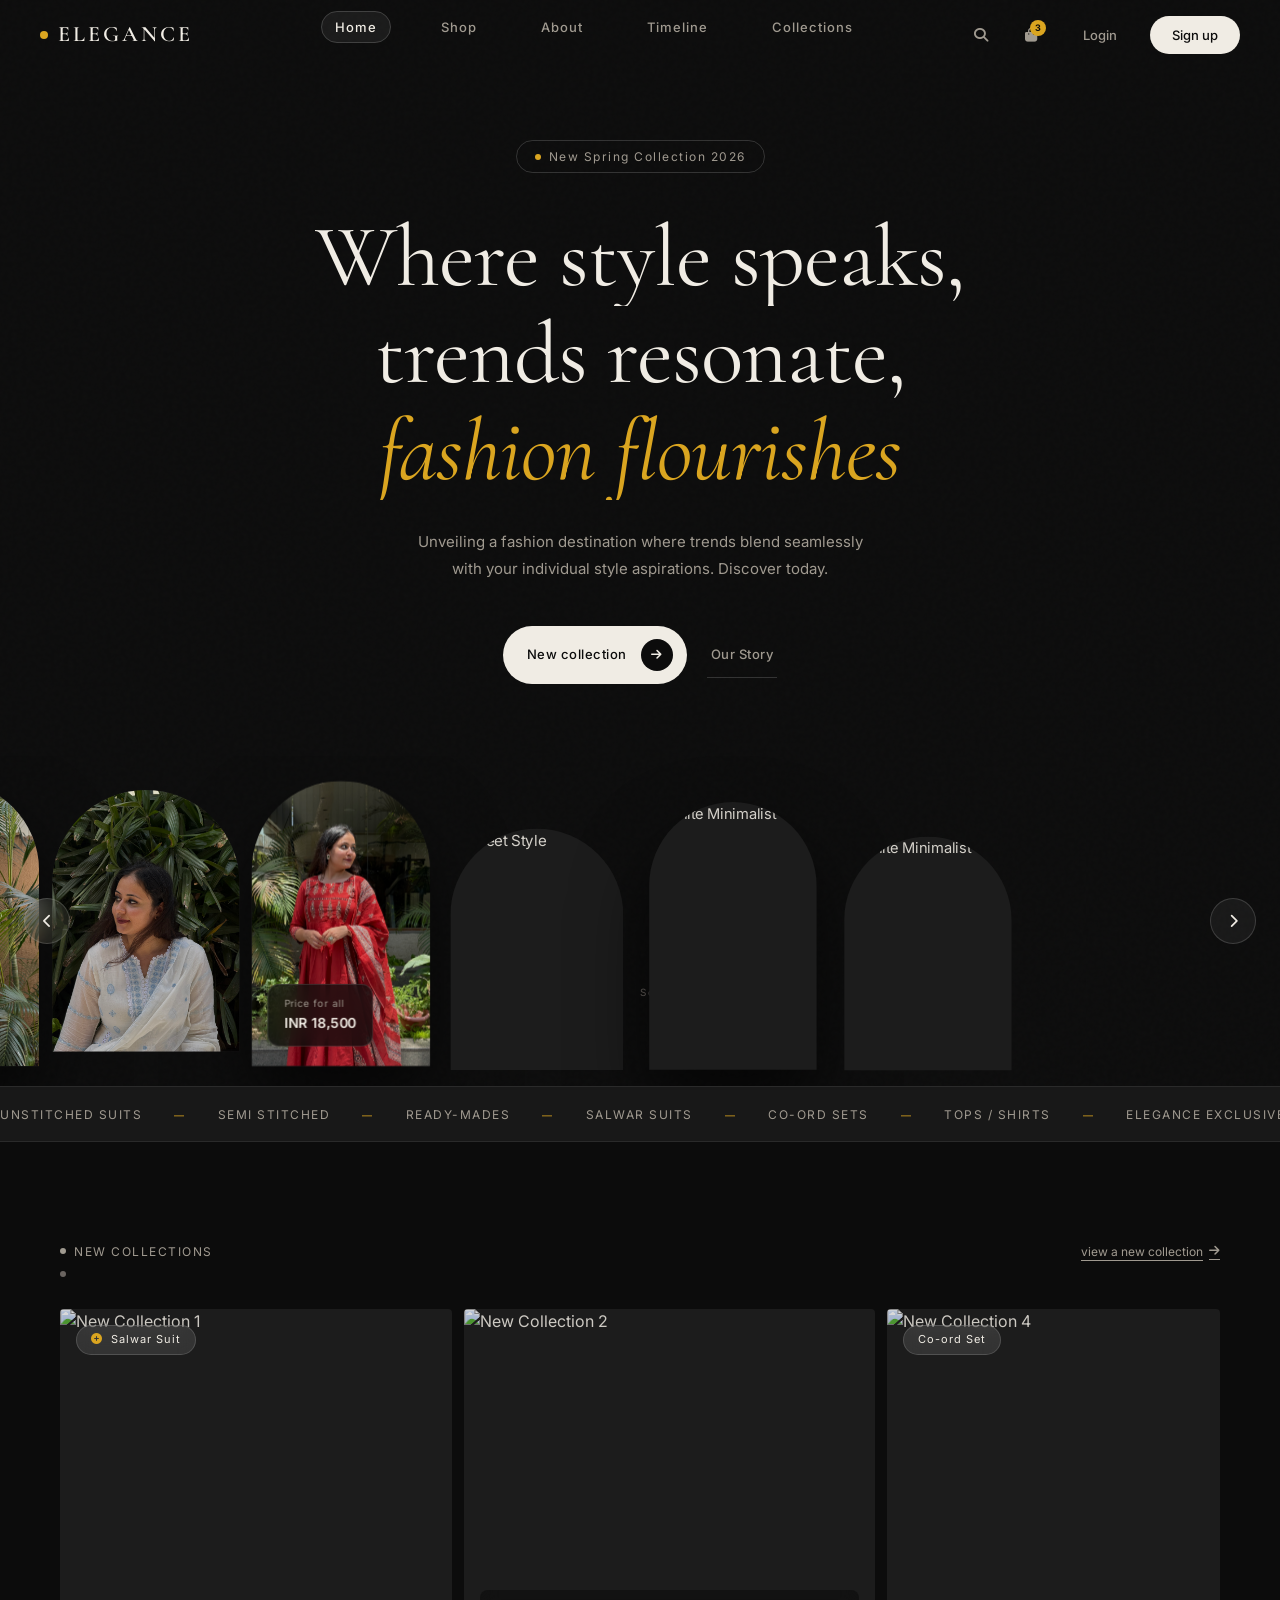
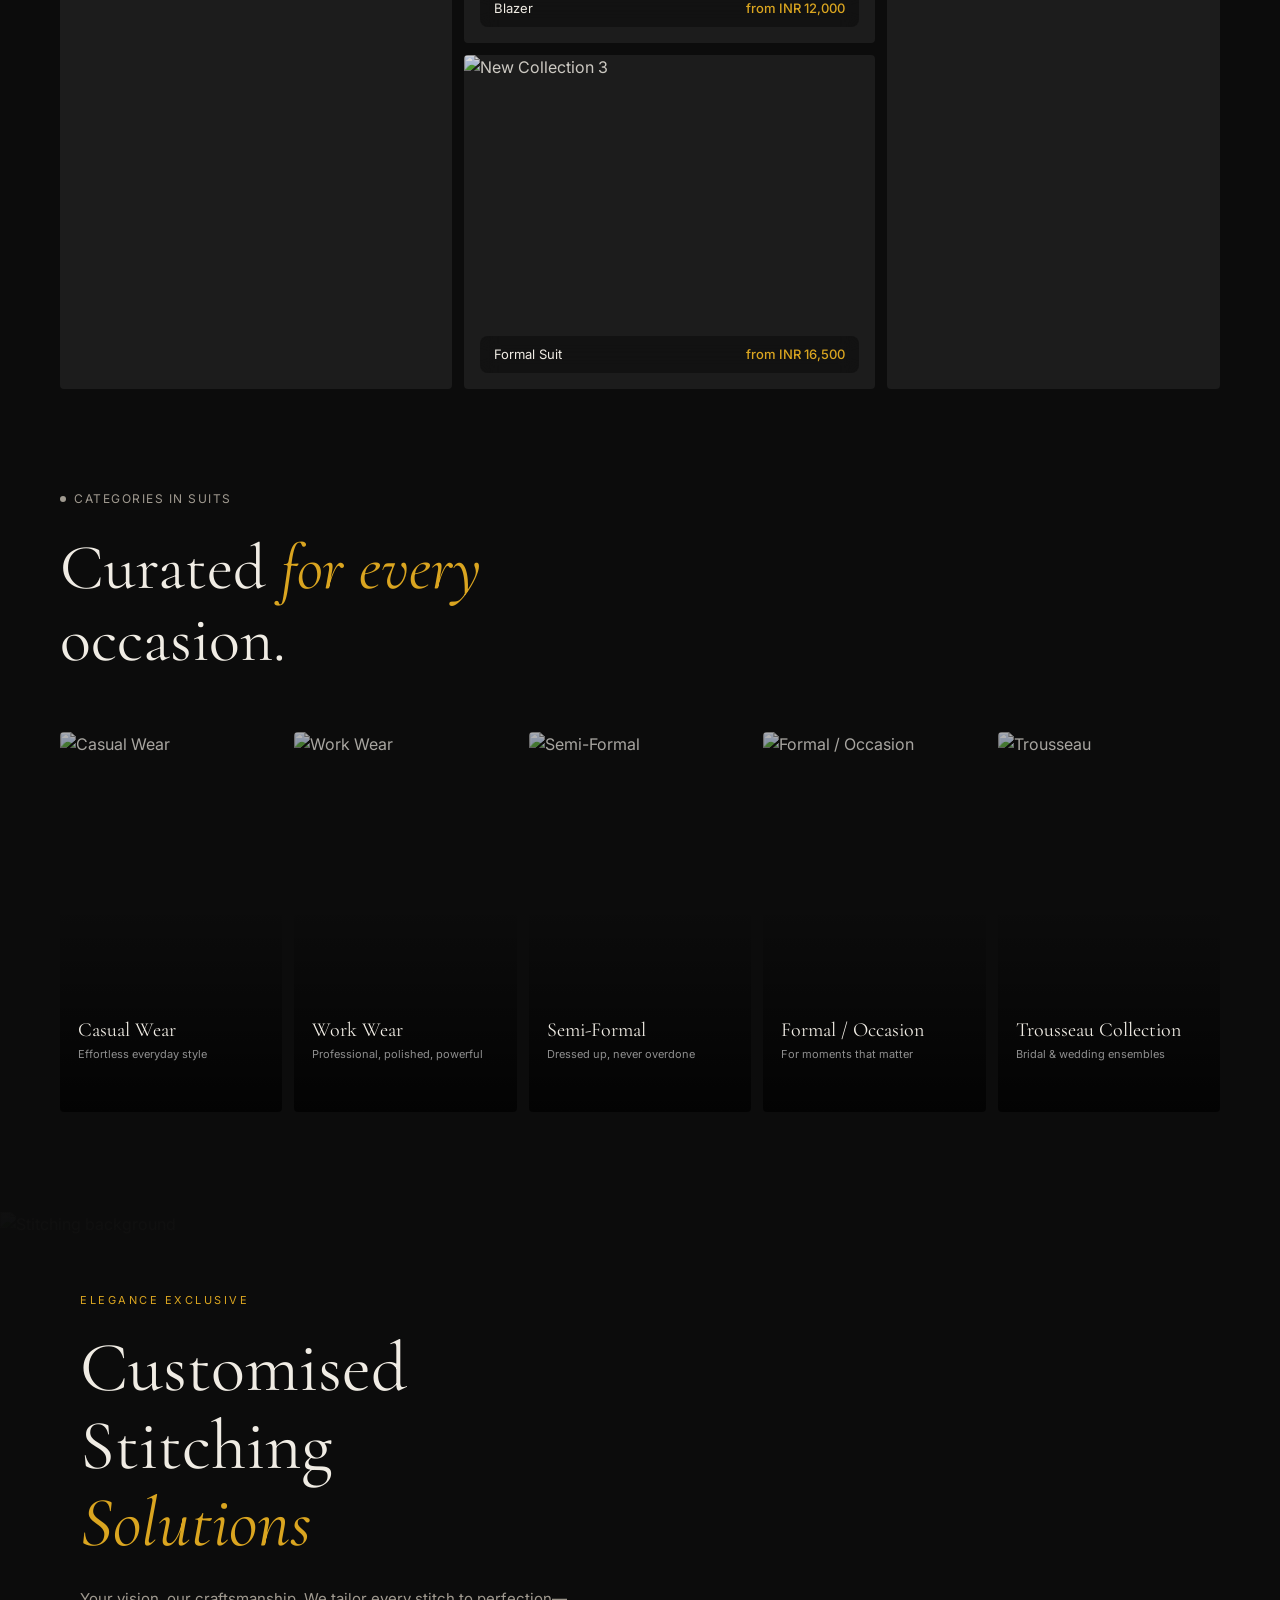
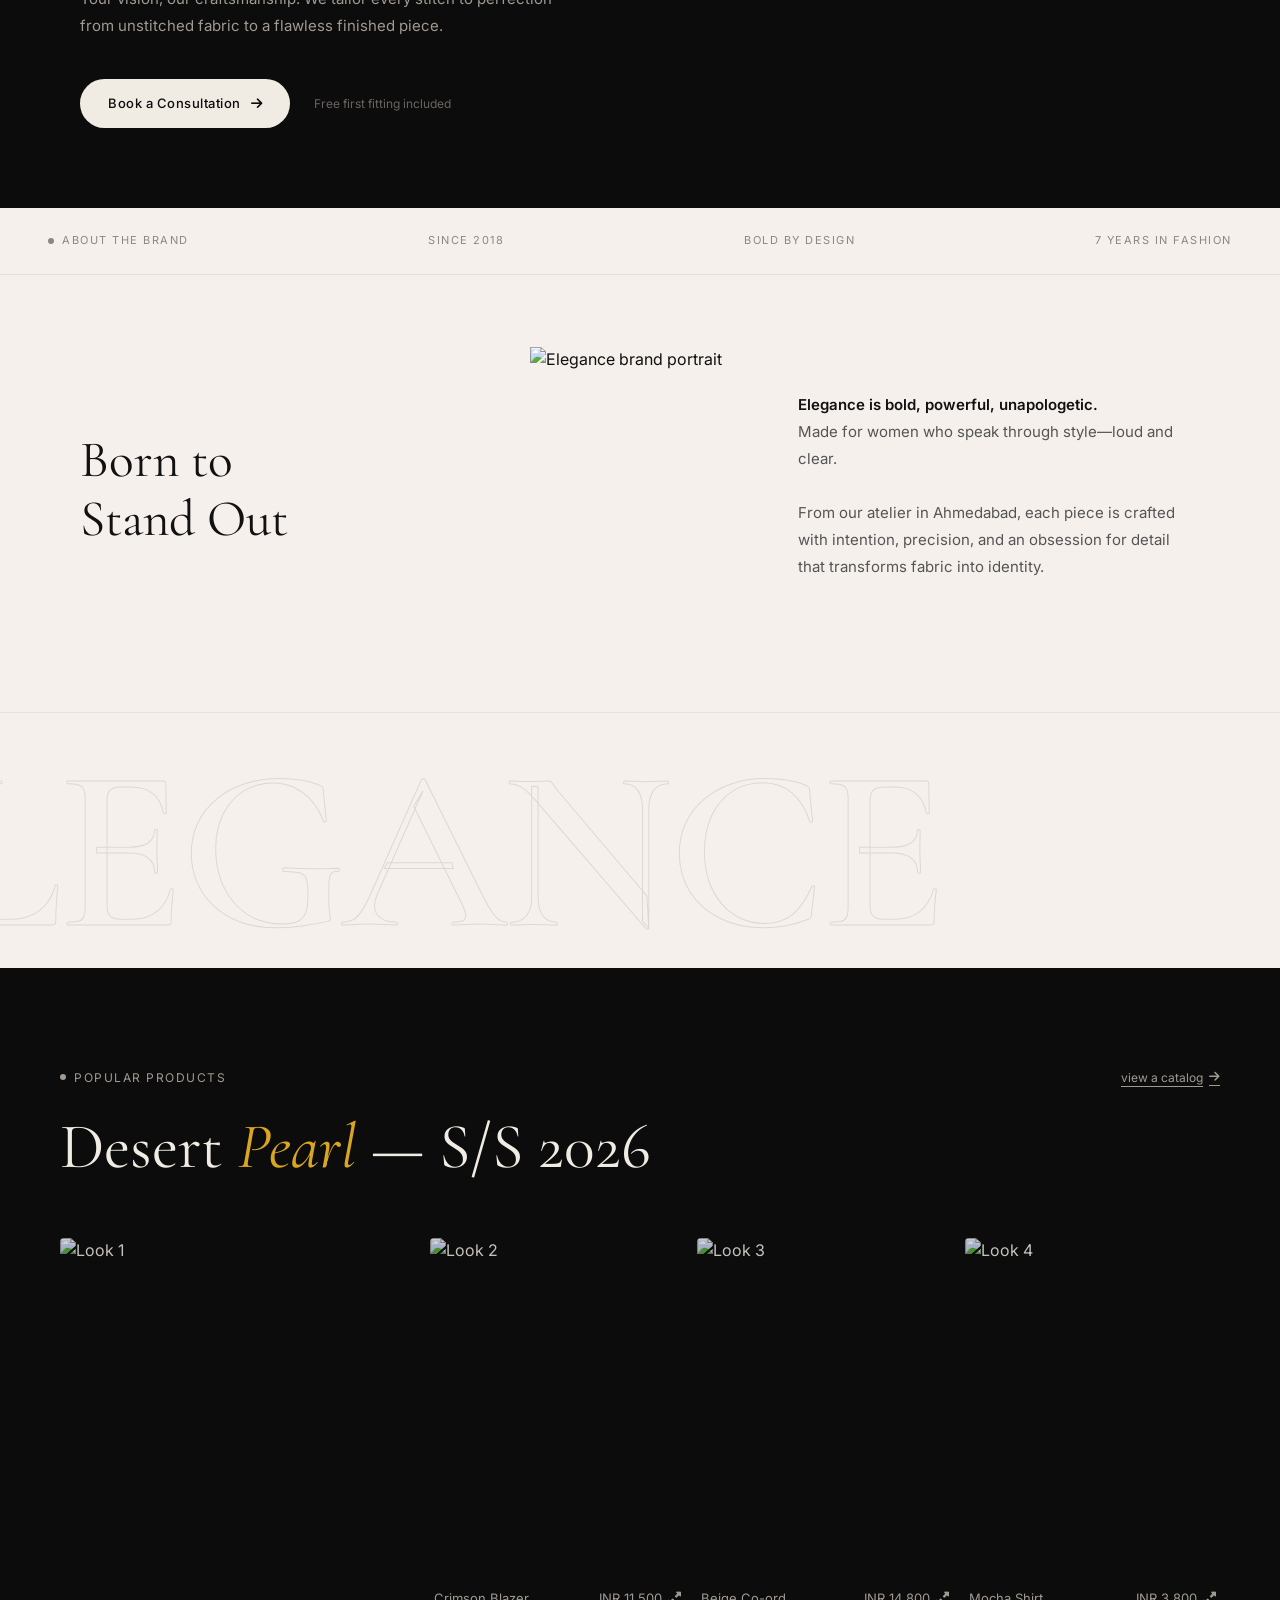
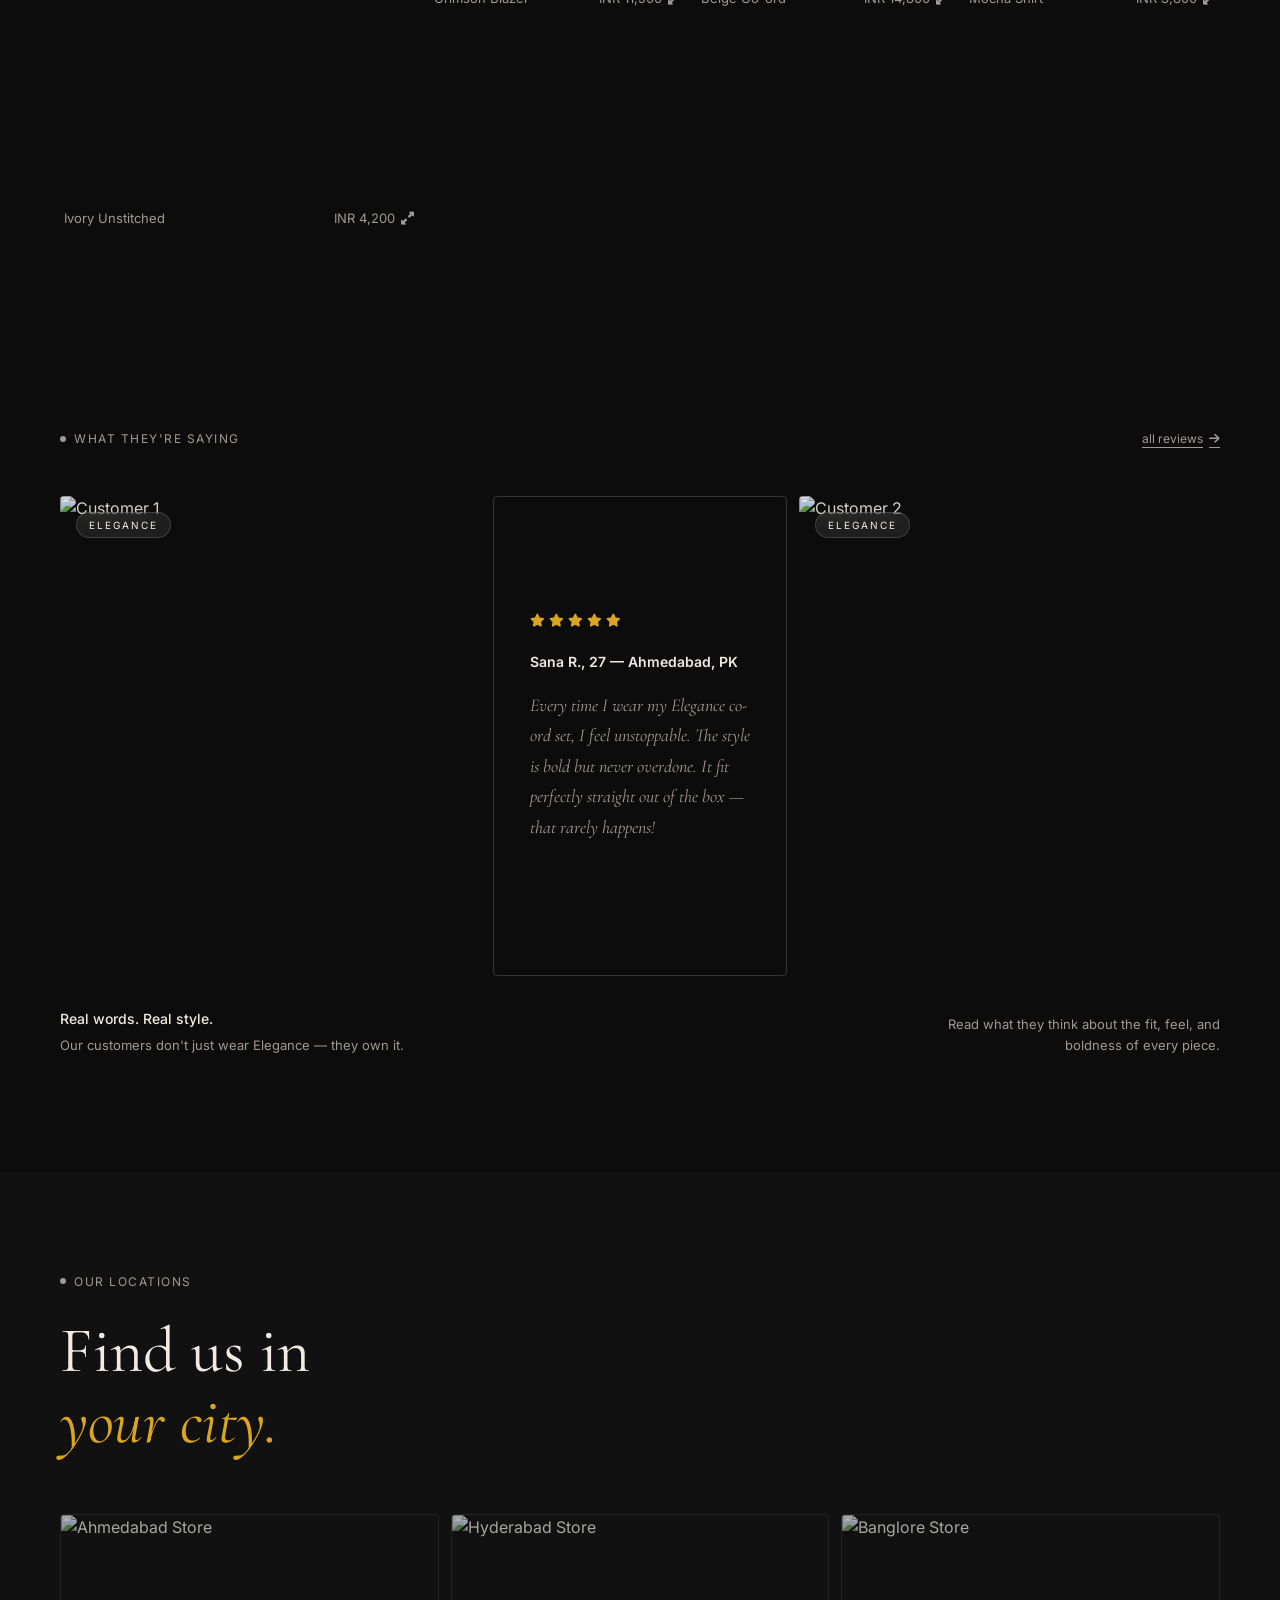
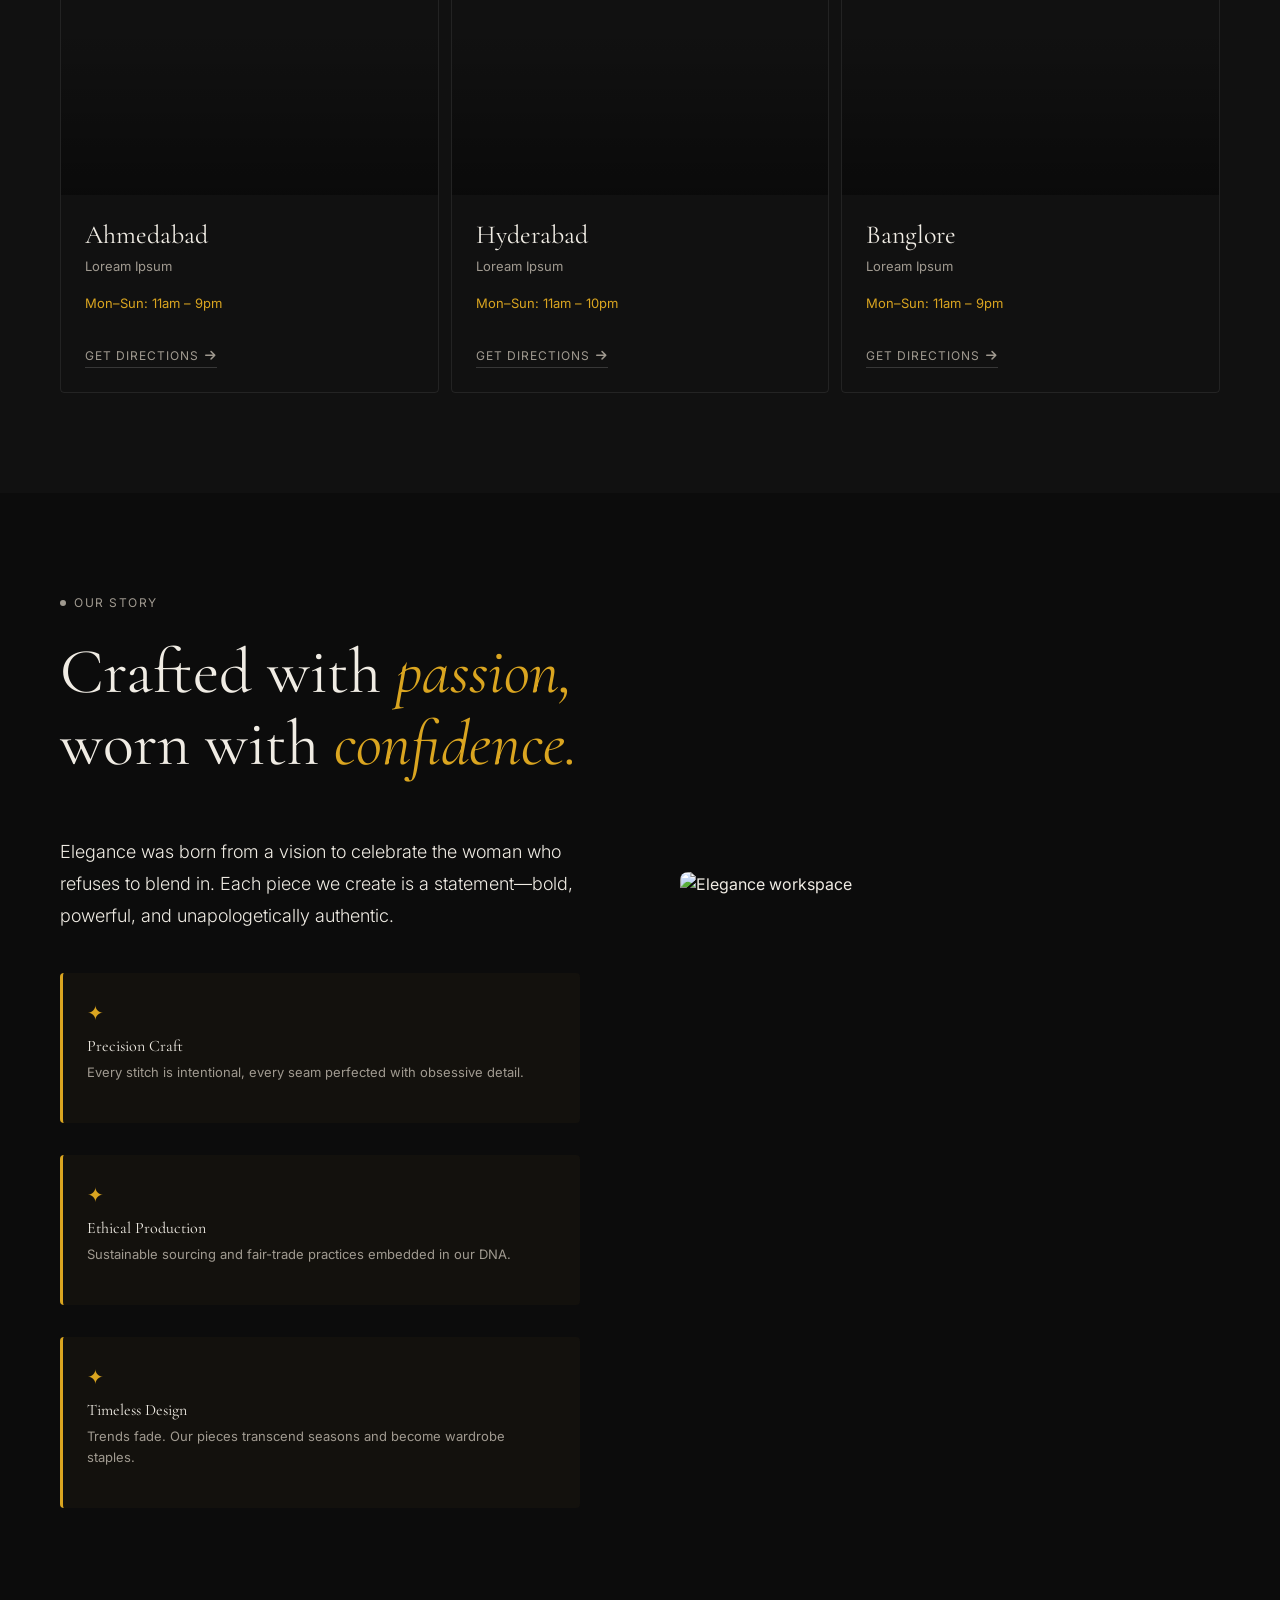
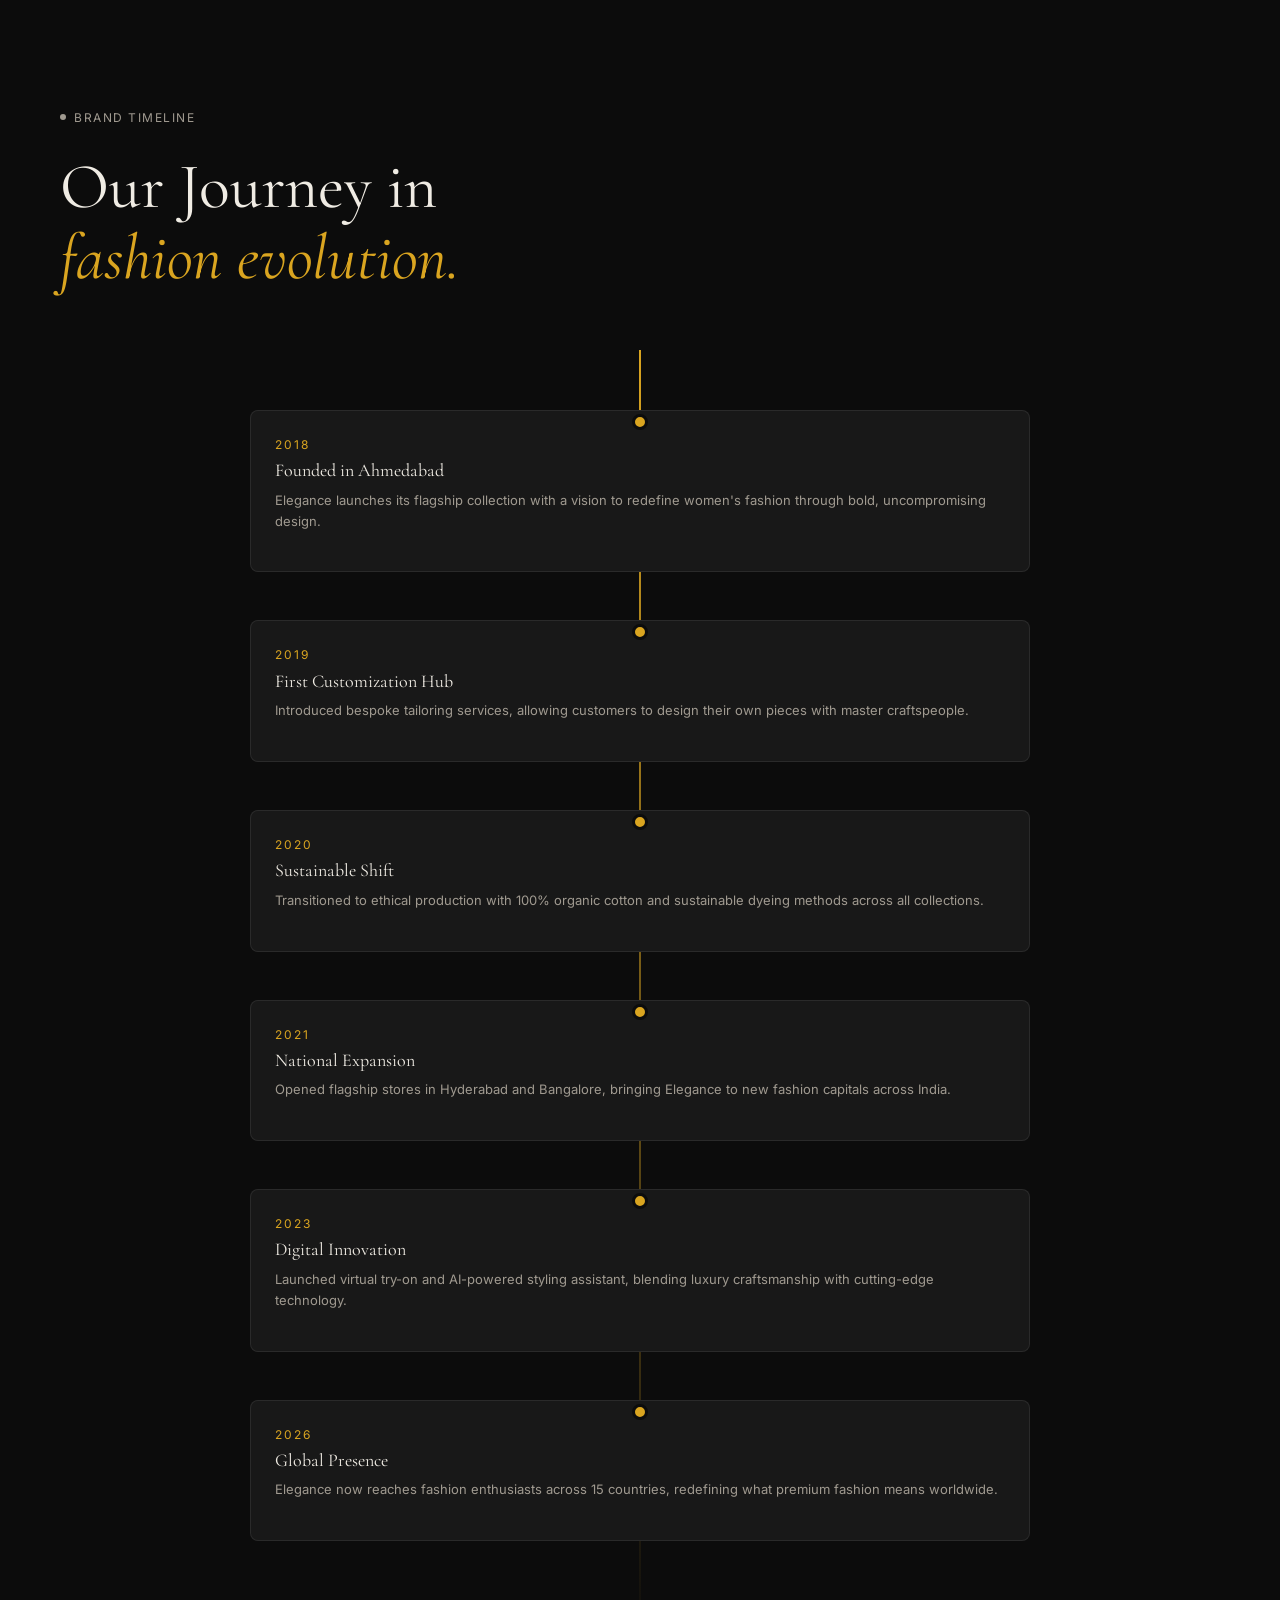
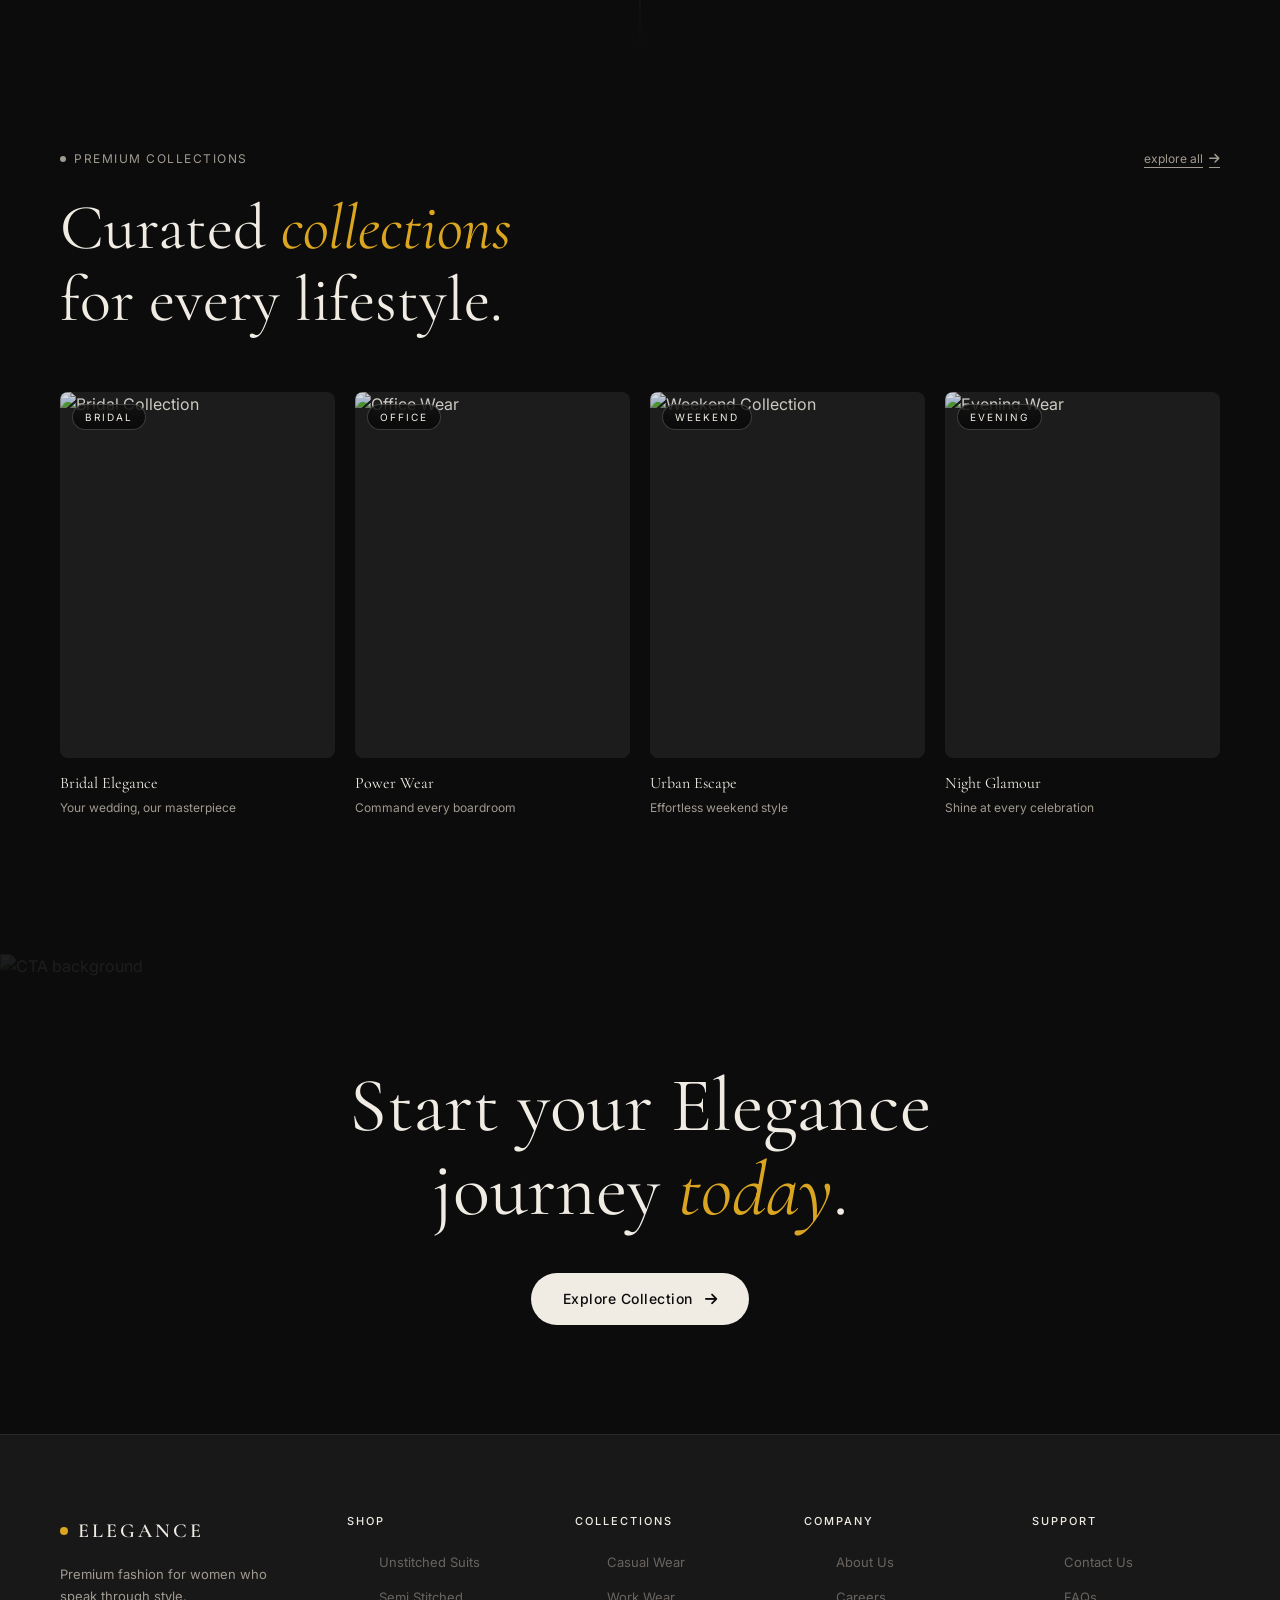
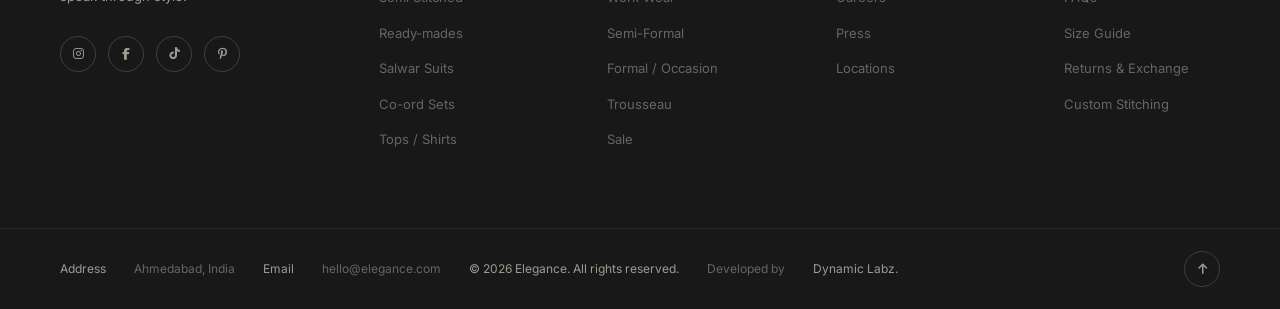
==== commit 118af1a5: "updated it" ====
--- a/index.html
+++ b/index.html
@@ -28,9 +28,9 @@
     <ul class="nav-links" id="navLinks">
       <li><a href="#home" class="nav-link is-active">Home</a></li>
       <li><a href="#shop" class="nav-link">Shop</a></li>
-      <li><a href="#sale" class="nav-link sale-link">Sale</a></li>
-      <li><a href="#about" class="nav-link">About</a></li>
-      <li><a href="#showcase" class="nav-link">Showcase</a></li>
+      <li><a href="#about-us" class="nav-link">About</a></li>
+      <li><a href="#timeline" class="nav-link">Timeline</a></li>
+      <li><a href="#premium" class="nav-link">Collections</a></li>
     </ul>
 
     <!-- Actions -->
@@ -93,10 +93,10 @@
       <div class="arch-track" id="archTrack">
 
         <!-- Card 1 -->
-        <div class="arch-card" data-idx="0">
+        <div class="arch-card is-featured" data-idx="0">
           <div class="arch-img-wrap">
             <img
-              src="https://images.unsplash.com/photo-1581044777550-4cfa60707c03?w=480&h=620&fit=crop&crop=top"
+              src="images/2026_05_17_10_14_IMG_3252.JPG"
               alt="Winter Coat Look"
               class="arch-img" loading="lazy" />
             <div class="arch-overlay">
@@ -104,8 +104,8 @@
             </div>
           </div>
           <div class="arch-info">
-            <span class="arch-name">Noir Coat</span>
-            <span class="arch-price">INR 8,900</span>
+            <!-- <span class="arch-name">Noir Coat</span> -->
+            <!-- <span class="arch-price">INR 8,900</span> -->
           </div>
         </div>
 
@@ -113,7 +113,7 @@
         <div class="arch-card" data-idx="1">
           <div class="arch-img-wrap">
             <img
-              src="https://images.unsplash.com/photo-1558618666-fcd25c85cd64?w=480&h=620&fit=crop&crop=top"
+              src="images/2026_05_17_12_11_IMG_3387.JPG"
               alt="Elegant Suit"
               class="arch-img" loading="lazy" />
             <div class="arch-overlay">
@@ -121,8 +121,8 @@
             </div>
           </div>
           <div class="arch-info">
-            <span class="arch-name">Ivory Blazer</span>
-            <span class="arch-price">INR 12,500</span>
+            <!-- <span class="arch-name">Ivory Blazer</span> -->
+            <!-- <span class="arch-price">INR 12,500</span> -->
           </div>
         </div>
 
@@ -130,7 +130,7 @@
         <div class="arch-card is-featured" data-idx="2">
           <div class="arch-img-wrap">
             <img
-              src="https://images.unsplash.com/photo-1509631179647-0177331693ae?w=480&h=620&fit=crop&crop=top"
+              src="images/2026_05_17_13_11_IMG_3466.JPG"
               alt="Elegance Main Look"
               class="arch-img" loading="lazy" />
             <div class="arch-overlay">
@@ -142,8 +142,8 @@
             </div>
           </div>
           <div class="arch-info">
-            <span class="arch-name">Desert Sand Set</span>
-            <span class="arch-price">INR 18,500</span>
+            <!-- <span class="arch-name">Desert Sand Set</span> -->
+            <!-- <span class="arch-price">INR 18,500</span> -->
           </div>
         </div>
 
@@ -151,7 +151,7 @@
         <div class="arch-card" data-idx="3">
           <div class="arch-img-wrap">
             <img
-              src="https://images.unsplash.com/photo-1469334031218-e382a71b716b?w=480&h=620&fit=crop&crop=top"
+              src="images/2026_05_17_12_19_IMG_3404.JPG"
               alt="Street Style"
               class="arch-img" loading="lazy" />
             <div class="arch-overlay">
@@ -159,16 +159,16 @@
             </div>
           </div>
           <div class="arch-info">
-            <span class="arch-name">Urban Edit</span>
-            <span class="arch-price">INR 6,200</span>
+            <!-- <span class="arch-name">Urban Edit</span> -->
+            <!-- <span class="arch-price">INR 6,200</span> -->
           </div>
         </div>
 
         <!-- Card 5 -->
-        <div class="arch-card" data-idx="4">
+        <div class="arch-card is-featured" data-idx="4">
           <div class="arch-img-wrap">
             <img
-              src="https://images.unsplash.com/photo-1515886657613-9f3515b0c78f?w=480&h=620&fit=crop&crop=top"
+              src="images/2026_05_17_10_24_IMG_3270.JPG"
               alt="White Minimalist"
               class="arch-img" loading="lazy" />
             <div class="arch-overlay">
@@ -176,8 +176,25 @@
             </div>
           </div>
           <div class="arch-info">
-            <span class="arch-name">Pure White</span>
-            <span class="arch-price">INR 9,800</span>
+            <!-- <span class="arch-name">Pure White</span> -->
+            <!-- <span class="arch-price">INR 9,800</span> -->
+          </div>
+        </div>
+
+        <!-- Card 6 -->
+        <div class="arch-card" data-idx="5">
+          <div class="arch-img-wrap">
+            <img
+              src="images/2026_05_17_10_24_IMG_3270.JPG"
+              alt="White Minimalist"
+              class="arch-img" loading="lazy" />
+            <div class="arch-overlay">
+              <span class="arch-cat">Ready-made</span>
+            </div>
+          </div>
+          <div class="arch-info">
+            <!-- <span class="arch-name">Pure White</span> -->
+            <!-- <span class="arch-price">INR 9,800</span> -->
           </div>
         </div>
 
@@ -593,6 +610,174 @@
         <p class="loc-hours">Mon–Sun: 11am – 9pm</p>
         <a href="#" class="loc-dir">Get Directions <i class="fas fa-arrow-right"></i></a>
       </div>
+    </div>
+  </div>
+</section>
+
+<!-- ═══════════════════════════════════════════════
+     ABOUT US — UNIQUE EDITORIAL SECTION
+════════════════════════════════════════════════ -->
+<section class="about-us-section reveal-section" id="about-us">
+  <div class="section-top">
+    <div class="label-row">
+      <span class="section-label"><span class="dot-label"></span>Our Story</span>
+    </div>
+    <h2 class="section-heading reveal-item">Crafted with <em>passion,</em><br>worn with <em>confidence.</em></h2>
+  </div>
+
+  <div class="about-us-grid">
+    <div class="about-us-text reveal-item">
+      <p class="about-intro">
+        Elegance was born from a vision to celebrate the woman who refuses to blend in. 
+        Each piece we create is a statement—bold, powerful, and unapologetically authentic.
+      </p>
+      <div class="about-values">
+        <div class="value-item reveal-item" style="--delay:0.1s">
+          <span class="value-icon">✦</span>
+          <h4>Precision Craft</h4>
+          <p>Every stitch is intentional, every seam perfected with obsessive detail.</p>
+        </div>
+        <div class="value-item reveal-item" style="--delay:0.2s">
+          <span class="value-icon">✦</span>
+          <h4>Ethical Production</h4>
+          <p>Sustainable sourcing and fair-trade practices embedded in our DNA.</p>
+        </div>
+        <div class="value-item reveal-item" style="--delay:0.3s">
+          <span class="value-icon">✦</span>
+          <h4>Timeless Design</h4>
+          <p>Trends fade. Our pieces transcend seasons and become wardrobe staples.</p>
+        </div>
+      </div>
+    </div>
+
+    <div class="about-us-visual reveal-item" style="--delay:0.2s">
+      <div class="about-img-stack">
+        <img src="https://images.unsplash.com/photo-1488840787993-b70be61d8f12?w=600&h=700&fit=crop&crop=center" alt="Elegance workspace" loading="lazy" class="stack-img stack-img-1" />
+        <img src="https://images.unsplash.com/photo-1558618666-fcd25c85cd64?w=600&h=700&fit=crop&crop=center" alt="Elegance design" loading="lazy" class="stack-img stack-img-2" />
+      </div>
+    </div>
+  </div>
+</section>
+
+<!-- ═══════════════════════════════════════════════
+     TIMELINE — BRAND JOURNEY
+════════════════════════════════════════════════ -->
+<section class="timeline-section reveal-section" id="timeline">
+  <div class="section-top">
+    <div class="label-row">
+      <span class="section-label"><span class="dot-label"></span>Brand Timeline</span>
+    </div>
+    <h2 class="section-heading reveal-item">Our Journey in<br><em>fashion evolution.</em></h2>
+  </div>
+
+  <div class="timeline-container">
+    <div class="timeline-item reveal-item" style="--delay:0s">
+      <div class="timeline-dot"></div>
+      <div class="timeline-content">
+        <span class="timeline-year">2018</span>
+        <h4>Founded in Ahmedabad</h4>
+        <p>Elegance launches its flagship collection with a vision to redefine women's fashion through bold, uncompromising design.</p>
+      </div>
+    </div>
+
+    <div class="timeline-item reveal-item" style="--delay:0.15s">
+      <div class="timeline-dot"></div>
+      <div class="timeline-content">
+        <span class="timeline-year">2019</span>
+        <h4>First Customization Hub</h4>
+        <p>Introduced bespoke tailoring services, allowing customers to design their own pieces with master craftspeople.</p>
+      </div>
+    </div>
+
+    <div class="timeline-item reveal-item" style="--delay:0.3s">
+      <div class="timeline-dot"></div>
+      <div class="timeline-content">
+        <span class="timeline-year">2020</span>
+        <h4>Sustainable Shift</h4>
+        <p>Transitioned to ethical production with 100% organic cotton and sustainable dyeing methods across all collections.</p>
+      </div>
+    </div>
+
+    <div class="timeline-item reveal-item" style="--delay:0.45s">
+      <div class="timeline-dot"></div>
+      <div class="timeline-content">
+        <span class="timeline-year">2021</span>
+        <h4>National Expansion</h4>
+        <p>Opened flagship stores in Hyderabad and Bangalore, bringing Elegance to new fashion capitals across India.</p>
+      </div>
+    </div>
+
+    <div class="timeline-item reveal-item" style="--delay:0.6s">
+      <div class="timeline-dot"></div>
+      <div class="timeline-content">
+        <span class="timeline-year">2023</span>
+        <h4>Digital Innovation</h4>
+        <p>Launched virtual try-on and AI-powered styling assistant, blending luxury craftsmanship with cutting-edge technology.</p>
+      </div>
+    </div>
+
+    <div class="timeline-item reveal-item" style="--delay:0.75s">
+      <div class="timeline-dot"></div>
+      <div class="timeline-content">
+        <span class="timeline-year">2026</span>
+        <h4>Global Presence</h4>
+        <p>Elegance now reaches fashion enthusiasts across 15 countries, redefining what premium fashion means worldwide.</p>
+      </div>
+    </div>
+  </div>
+</section>
+
+<!-- ═══════════════════════════════════════════════
+     PREMIUM COLLECTIONS — ADDITIONAL CATEGORIES
+════════════════════════════════════════════════ -->
+<section class="premium-collections reveal-section" id="premium">
+  <div class="section-top">
+    <div class="label-row">
+      <span class="section-label"><span class="dot-label"></span>Premium Collections</span>
+      <a href="#" class="view-all-link">explore all <i class="fas fa-arrow-right"></i></a>
+    </div>
+    <h2 class="section-heading reveal-item">Curated <em>collections</em><br>for every lifestyle.</h2>
+  </div>
+
+  <div class="premium-grid">
+    <div class="premium-card reveal-item" style="--delay:0s">
+      <div class="premium-img-wrap">
+        <img src="https://images.unsplash.com/photo-1594938298603-c8148c4b4e37?w=500&h=600&fit=crop&crop=top" alt="Bridal Collection" loading="lazy" />
+        <div class="premium-label">Bridal</div>
+      </div>
+      <h3>Bridal Elegance</h3>
+      <p>Your wedding, our masterpiece</p>
+      <a href="#" class="premium-link">Discover <i class="fas fa-arrow-right"></i></a>
+    </div>
+
+    <div class="premium-card reveal-item" style="--delay:0.1s">
+      <div class="premium-img-wrap">
+        <img src="https://images.unsplash.com/photo-1558618666-fcd25c85cd64?w=500&h=600&fit=crop&crop=top" alt="Office Wear" loading="lazy" />
+        <div class="premium-label">Office</div>
+      </div>
+      <h3>Power Wear</h3>
+      <p>Command every boardroom</p>
+      <a href="#" class="premium-link">Discover <i class="fas fa-arrow-right"></i></a>
+    </div>
+
+    <div class="premium-card reveal-item" style="--delay:0.2s">
+      <div class="premium-img-wrap">
+        <img src="https://images.unsplash.com/photo-1552062407-291817443fa6?w=500&h=600&fit=crop&crop=top" alt="Weekend Collection" loading="lazy" />
+        <div class="premium-label">Weekend</div>
+      </div>
+      <h3>Urban Escape</h3>
+      <p>Effortless weekend style</p>
+      <a href="#" class="premium-link">Discover <i class="fas fa-arrow-right"></i></a>
+    </div>
+
+    <div class="premium-card reveal-item" style="--delay:0.3s">
+      <div class="premium-img-wrap">
+        <img src="https://images.unsplash.com/photo-1565049666747-69f6646db940?w=500&h=600&fit=crop&crop=top" alt="Evening Wear" loading="lazy" />
+        <div class="premium-label">Evening</div>
+      </div>
+      <h3>Night Glamour</h3>
+      <p>Shine at every celebration</p>
+      <a href="#" class="premium-link">Discover <i class="fas fa-arrow-right"></i></a>
     </div>
   </div>
 </section>
--- a/styles.css
+++ b/styles.css
@@ -21,7 +21,8 @@
   --text-3: #6a6460;
 
   /* Accent — warm cream/gold */
-  --accent:    #d4a96a;
+  /* --accent:    #d4a96a; */
+  --accent:    #daa520;
   --accent-dk: #b8864a;
 
   /* Fonts */
@@ -42,7 +43,7 @@
   font-weight: 400;
   line-height: 1.6;
   overflow-x: hidden;
-  cursor: none;
+  cursor: auto;
 }
 
 /* ── CUSTOM CURSOR ── */
@@ -175,7 +176,7 @@
   width: 38px; height: 38px;
   border-radius: 50%;
   display: flex; align-items: center; justify-content: center;
-  cursor: none;
+  cursor: pointer;
   font-size: 14px;
   transition: color 0.3s, background 0.3s;
 }
@@ -220,7 +221,7 @@
 .hamburger {
   display: none;
   flex-direction: column; gap: 5px;
-  background: none; border: none; cursor: none;
+  background: none; border: none; cursor: pointer;
   padding: 4px;
 }
 .hamburger span {
@@ -397,7 +398,7 @@
 .arch-card {
   flex: 1 1 0;
   min-width: 0;
-  cursor: none;
+  cursor: pointer;
   transition: opacity 0.5s var(--ease), transform 0.5s var(--ease);
 }
 .arch-card:hover { transform: translateY(-12px); }
@@ -493,7 +494,7 @@
   width: 46px; height: 46px;
   border-radius: 50%;
   display: flex; align-items: center; justify-content: center;
-  cursor: none;
+  cursor: pointer;
   font-size: 14px;
   transition: background 0.3s, transform 0.3s;
   backdrop-filter: blur(10px);
@@ -601,7 +602,7 @@
 
 .ed-card {
   overflow: hidden;
-  cursor: none;
+  cursor: pointer;
   position: relative;
 }
 .ed-tall .ed-img-wrap { height: 680px; }
@@ -686,7 +687,7 @@
 .cat-card {
   border-radius: 4px;
   overflow: hidden;
-  cursor: none;
+  cursor: pointer;
   position: relative;
   transition: transform 0.4s var(--ease);
 }
@@ -1137,9 +1138,291 @@
 }
 .back-to-top:hover { border-color: var(--accent); color: var(--accent); }
 
+
+/* ═══════════════════════════════════════════════════
+   ABOUT US — UNIQUE SECTION
+   ═══════════════════════════════════════════════════ */
+.about-us-section { background: var(--bg); }
+
+.about-us-grid {
+  display: grid;
+  grid-template-columns: 1fr 1fr;
+  gap: 80px;
+  padding: 0 60px 100px;
+  align-items: center;
+}
+
+.about-us-text { max-width: 520px; }
+
+.about-intro {
+  font-size: 18px;
+  line-height: 1.8;
+  color: var(--text-1);
+  font-weight: 300;
+  margin-bottom: 40px;
+}
+
+.about-values {
+  display: flex;
+  flex-direction: column;
+  gap: 32px;
+}
+
+.value-item {
+  padding: 24px;
+  border-left: 3px solid var(--accent);
+  background: rgba(218, 165, 32, 0.03);
+  border-radius: 4px;
+  transition: all 0.35s var(--ease);
+}
+.value-item:hover {
+  border-left-color: var(--text-1);
+  background: rgba(218, 165, 32, 0.06);
+  transform: translateX(8px);
+}
+
+.value-icon {
+  display: block;
+  font-size: 20px;
+  color: var(--accent);
+  margin-bottom: 8px;
+}
+
+.value-item h4 {
+  font-family: var(--font-serif);
+  font-size: 16px;
+  font-weight: 400;
+  color: var(--text-1);
+  margin-bottom: 6px;
+}
+
+.value-item p {
+  font-size: 13px;
+  color: var(--text-2);
+  line-height: 1.6;
+}
+
+.about-us-visual {
+  position: relative;
+  height: 600px;
+}
+
+.about-img-stack {
+  position: relative;
+  width: 100%;
+  height: 100%;
+}
+
+.stack-img {
+  position: absolute;
+  width: 100%;
+  height: 100%;
+  object-fit: cover;
+  border-radius: 8px;
+  transition: transform 0.6s var(--ease), opacity 0.6s var(--ease);
+}
+
+.stack-img-1 {
+  opacity: 1;
+  transform: translateY(0) scale(1);
+  z-index: 2;
+}
+
+.stack-img-2 {
+  opacity: 0;
+  transform: translateY(40px) scale(0.95);
+  z-index: 1;
+}
+
+.about-us-visual:hover .stack-img-1 {
+  opacity: 0;
+  transform: translateY(-40px) scale(0.95);
+}
+
+.about-us-visual:hover .stack-img-2 {
+  opacity: 1;
+  transform: translateY(0) scale(1);
+}
+
+/* ═══════════════════════════════════════════════════
+   TIMELINE — BRAND JOURNEY
+   ═══════════════════════════════════════════════════ */
+.timeline-section { background: var(--bg); }
+
+.timeline-container {
+  padding: 60px;
+  margin: 0 auto;
+  max-width: 900px;
+  position: relative;
+}
+
+.timeline-container::before {
+  content: '';
+  position: absolute;
+  left: 50%;
+  top: 0;
+  bottom: 0;
+  width: 2px;
+  background: linear-gradient(to bottom, var(--accent), transparent);
+  transform: translateX(-50%);
+}
+
+.timeline-item {
+  margin-bottom: 48px;
+  display: flex;
+  gap: 40px;
+  align-items: flex-start;
+  position: relative;
+}
+
+.timeline-item:nth-child(odd) { flex-direction: row-reverse; }
+
+.timeline-dot {
+  position: absolute;
+  left: 50%;
+  transform: translateX(-50%);
+  width: 16px;
+  height: 16px;
+  background: var(--accent);
+  border: 3px solid var(--bg);
+  border-radius: 50%;
+  margin-top: 4px;
+  z-index: 10;
+}
+
+.timeline-content {
+  flex: 1;
+  padding: 24px;
+  background: var(--bg-3);
+  border: 1px solid var(--border);
+  border-radius: 8px;
+  transition: all 0.35s var(--ease);
+}
+
+.timeline-item:hover .timeline-content {
+  border-color: var(--accent);
+  background: rgba(218, 165, 32, 0.03);
+  transform: translateY(-4px);
+}
+
+.timeline-year {
+  display: block;
+  font-size: 12px;
+  letter-spacing: 2px;
+  text-transform: uppercase;
+  color: var(--accent);
+  margin-bottom: 6px;
+}
+
+.timeline-content h4 {
+  font-family: var(--font-serif);
+  font-size: 18px;
+  font-weight: 400;
+  color: var(--text-1);
+  margin-bottom: 8px;
+}
+
+.timeline-content p {
+  font-size: 13px;
+  color: var(--text-2);
+  line-height: 1.6;
+}
+
+/* ═══════════════════════════════════════════════════
+   PREMIUM COLLECTIONS
+   ═══════════════════════════════════════════════════ */
+.premium-collections { background: var(--bg); }
+
+.premium-grid {
+  display: grid;
+  grid-template-columns: repeat(4, 1fr);
+  gap: 20px;
+  padding: 0 60px 100px;
+}
+
+.premium-card {
+  cursor: pointer;
+  transition: all 0.4s var(--ease);
+}
+
+.premium-card:hover {
+  transform: translateY(-12px);
+}
+
+.premium-img-wrap {
+  position: relative;
+  width: 100%;
+  aspect-ratio: 3/4;
+  overflow: hidden;
+  border-radius: 8px;
+  background: var(--surface);
+  margin-bottom: 16px;
+}
+
+.premium-img-wrap img {
+  width: 100%;
+  height: 100%;
+  object-fit: cover;
+  transition: transform 0.6s var(--ease), filter 0.4s;
+  filter: brightness(0.85);
+}
+
+.premium-card:hover .premium-img-wrap img {
+  transform: scale(1.08);
+  filter: brightness(1);
+}
+
+.premium-label {
+  position: absolute;
+  top: 12px;
+  left: 12px;
+  font-size: 10px;
+  letter-spacing: 2px;
+  text-transform: uppercase;
+  color: var(--text-1);
+  background: rgba(0, 0, 0, 0.6);
+  border: 1px solid rgba(255, 255, 255, 0.2);
+  border-radius: 100px;
+  padding: 4px 12px;
+  backdrop-filter: blur(8px);
+}
+
+.premium-card h3 {
+  font-family: var(--font-serif);
+  font-size: 16px;
+  font-weight: 400;
+  color: var(--text-1);
+  margin-bottom: 4px;
+}
+
+.premium-card p {
+  font-size: 12px;
+  color: var(--text-2);
+  margin-bottom: 12px;
+}
+
+.premium-link {
+  font-size: 11px;
+  letter-spacing: 1px;
+  text-transform: uppercase;
+  color: var(--accent);
+  display: inline-flex;
+  align-items: center;
+  gap: 6px;
+  opacity: 0;
+  transform: translateY(4px);
+  transition: all 0.3s;
+}
+
+.premium-card:hover .premium-link {
+  opacity: 1;
+  transform: translateY(0);
+}
+
 /* ═══════════════════════════════════════════════════
    RESPONSIVE
    ═══════════════════════════════════════════════════ */
+
 @media (max-width: 1200px) {
   .cats-grid { grid-template-columns: repeat(3, 1fr); }
   .lookbook-grid { grid-template-columns: 1fr 1fr; }
@@ -1147,6 +1430,8 @@
   .look-card img { height: 300px; }
   .editorial-grid { grid-template-columns: 1fr 1fr; }
   .ed-third { display: none; }
+  .premium-grid { grid-template-columns: repeat(2, 1fr); }
+  .about-us-grid { gap: 48px; }
 }
 
 @media (max-width: 992px) {
@@ -1162,6 +1447,13 @@
   .cats-grid { grid-template-columns: repeat(2, 1fr); }
   .about-grid { grid-template-columns: 1fr; text-align: center; justify-items: center; }
   .about-meta-bar { flex-wrap: wrap; gap: 12px; padding: 16px 24px; }
+  .about-us-grid { grid-template-columns: 1fr; padding-left: 24px; padding-right: 24px; }
+  .about-us-visual { height: 400px; }
+  .timeline-container { padding: 40px 24px; }
+  .timeline-container::before { left: 20px; }
+  .timeline-item { flex-direction: row !important; margin-left: 40px; }
+  .timeline-dot { left: 20px; }
+  .premium-grid { grid-template-columns: repeat(2, 1fr); padding-left: 24px; padding-right: 24px; }
 }
 
 @media (max-width: 768px) {
@@ -1180,6 +1472,9 @@
   .section-top { padding: 60px 24px 32px; }
   .wordmark-text { font-size: 80px; }
   .about-grid { padding: 48px 24px; }
+  .premium-grid { grid-template-columns: 1fr; }
+  .about-us-visual { height: 300px; }
+  .timeline-item { margin-left: 20px; }
 }
 
 @media (max-width: 480px) {
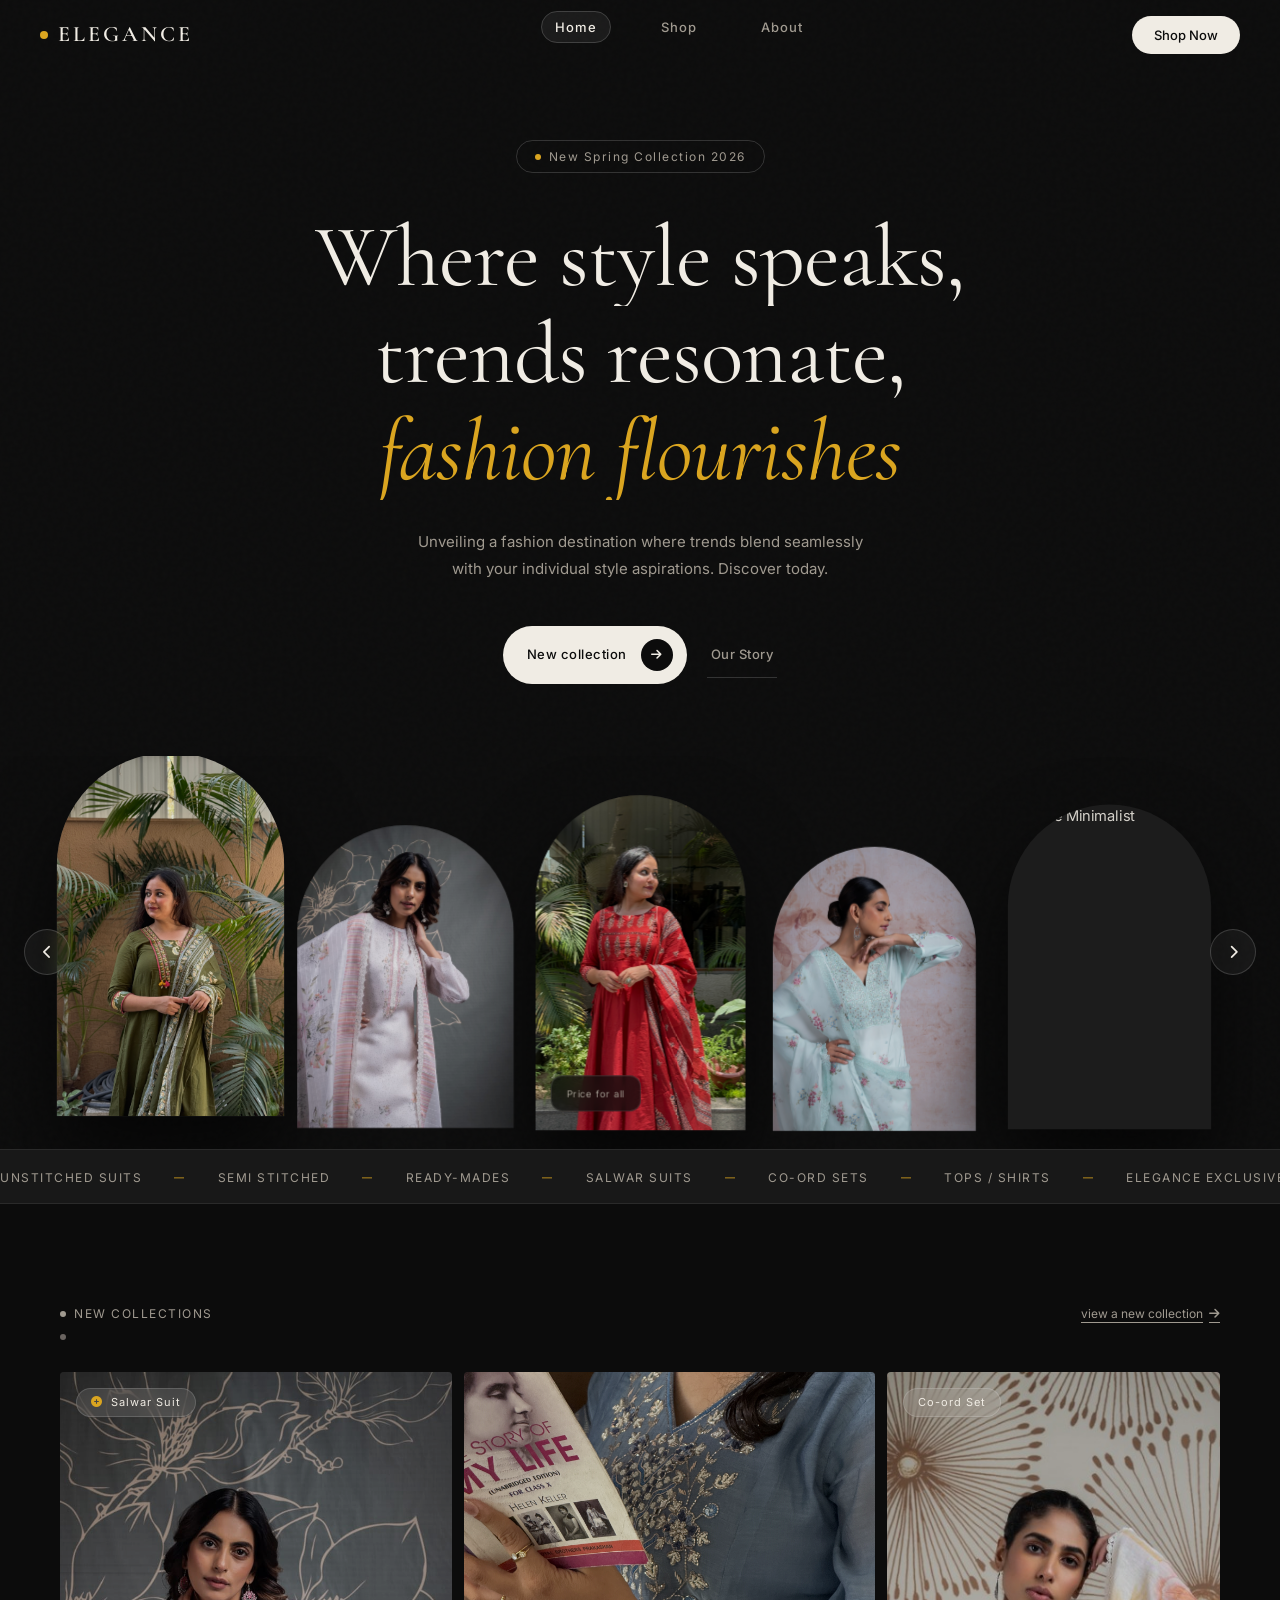
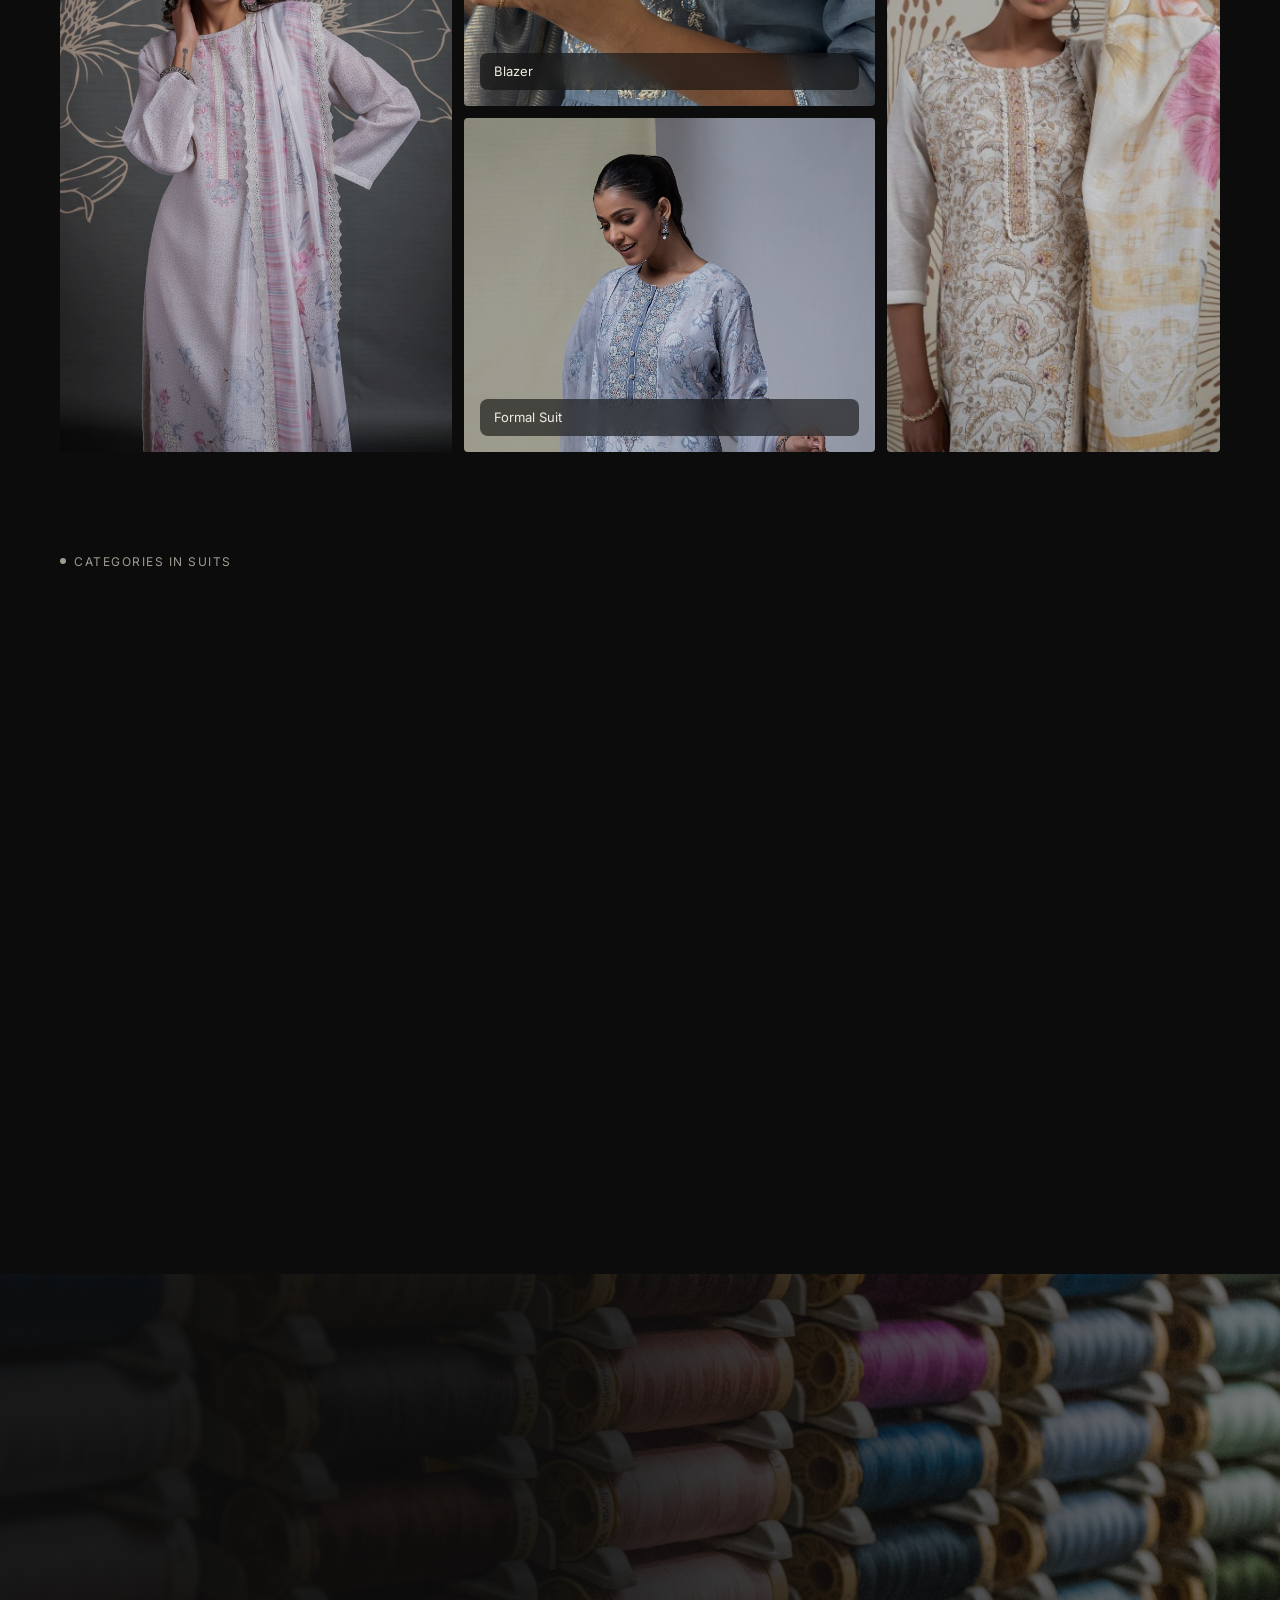
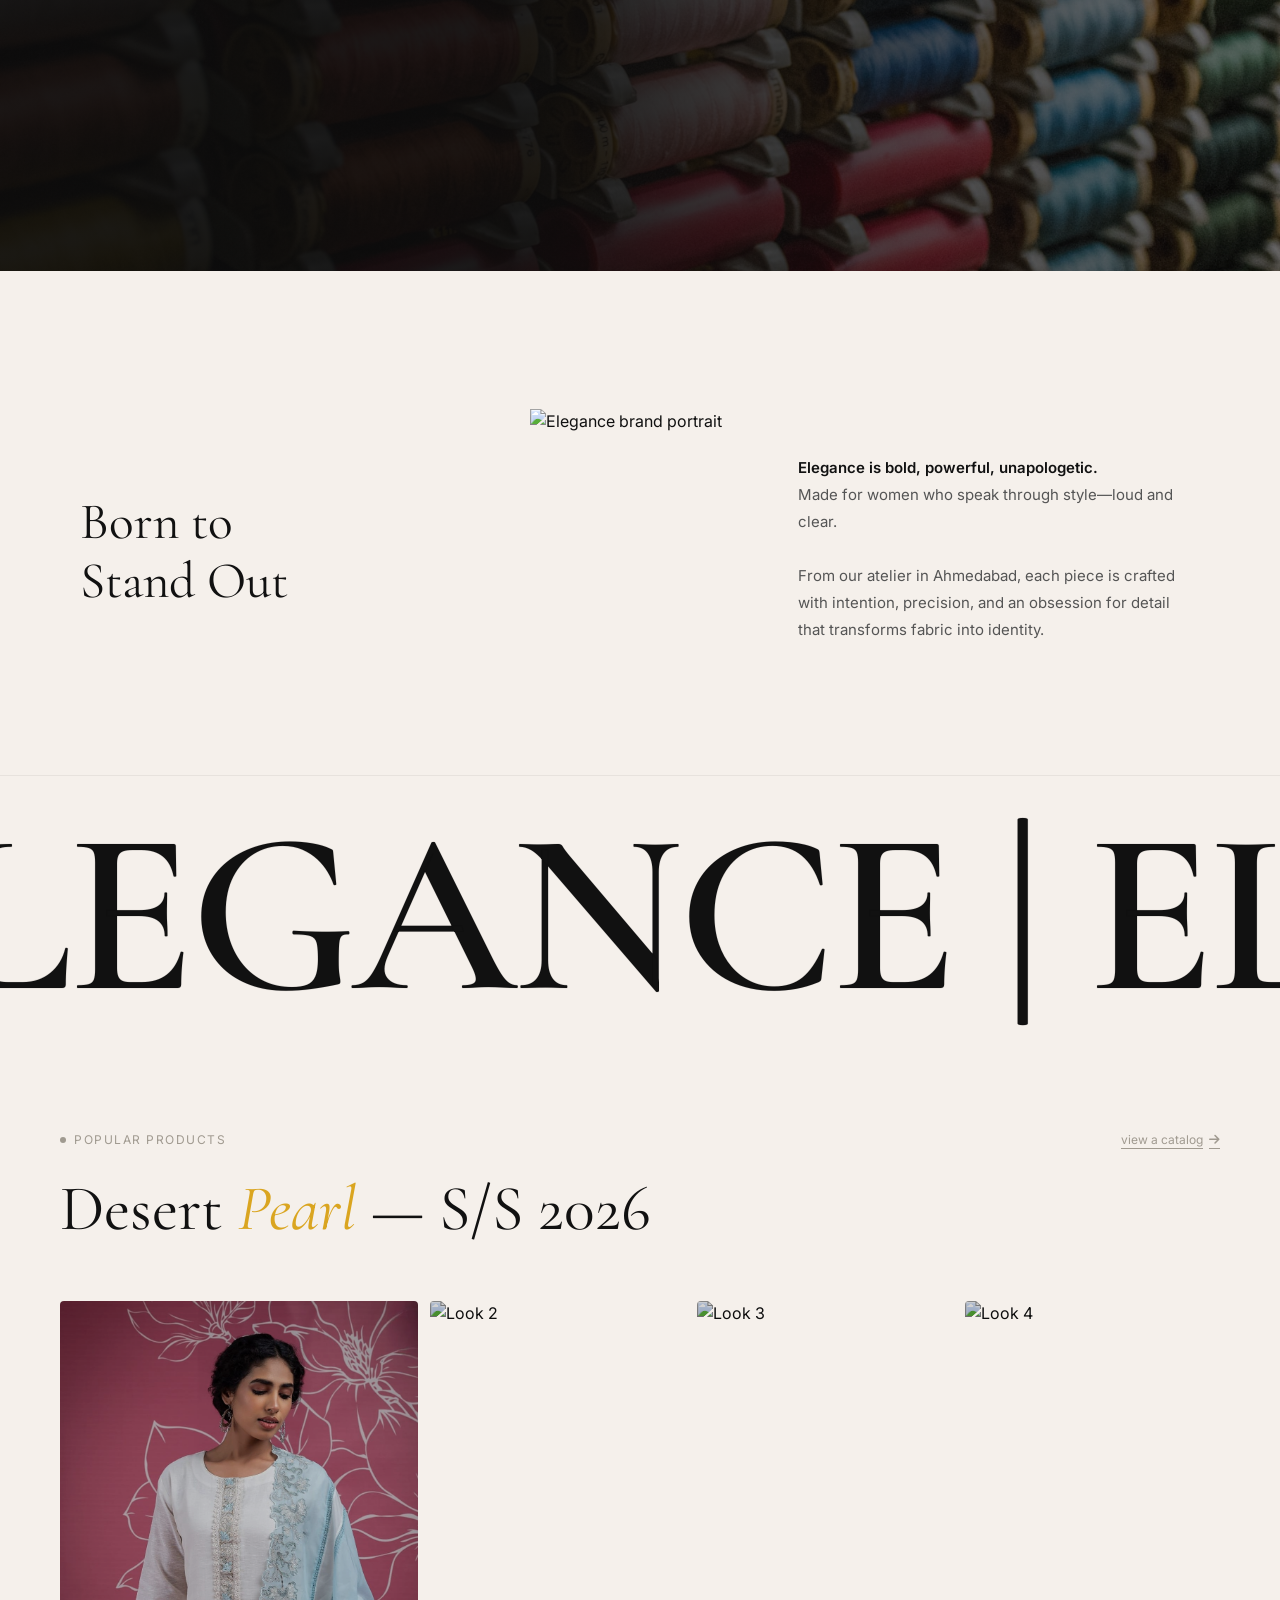
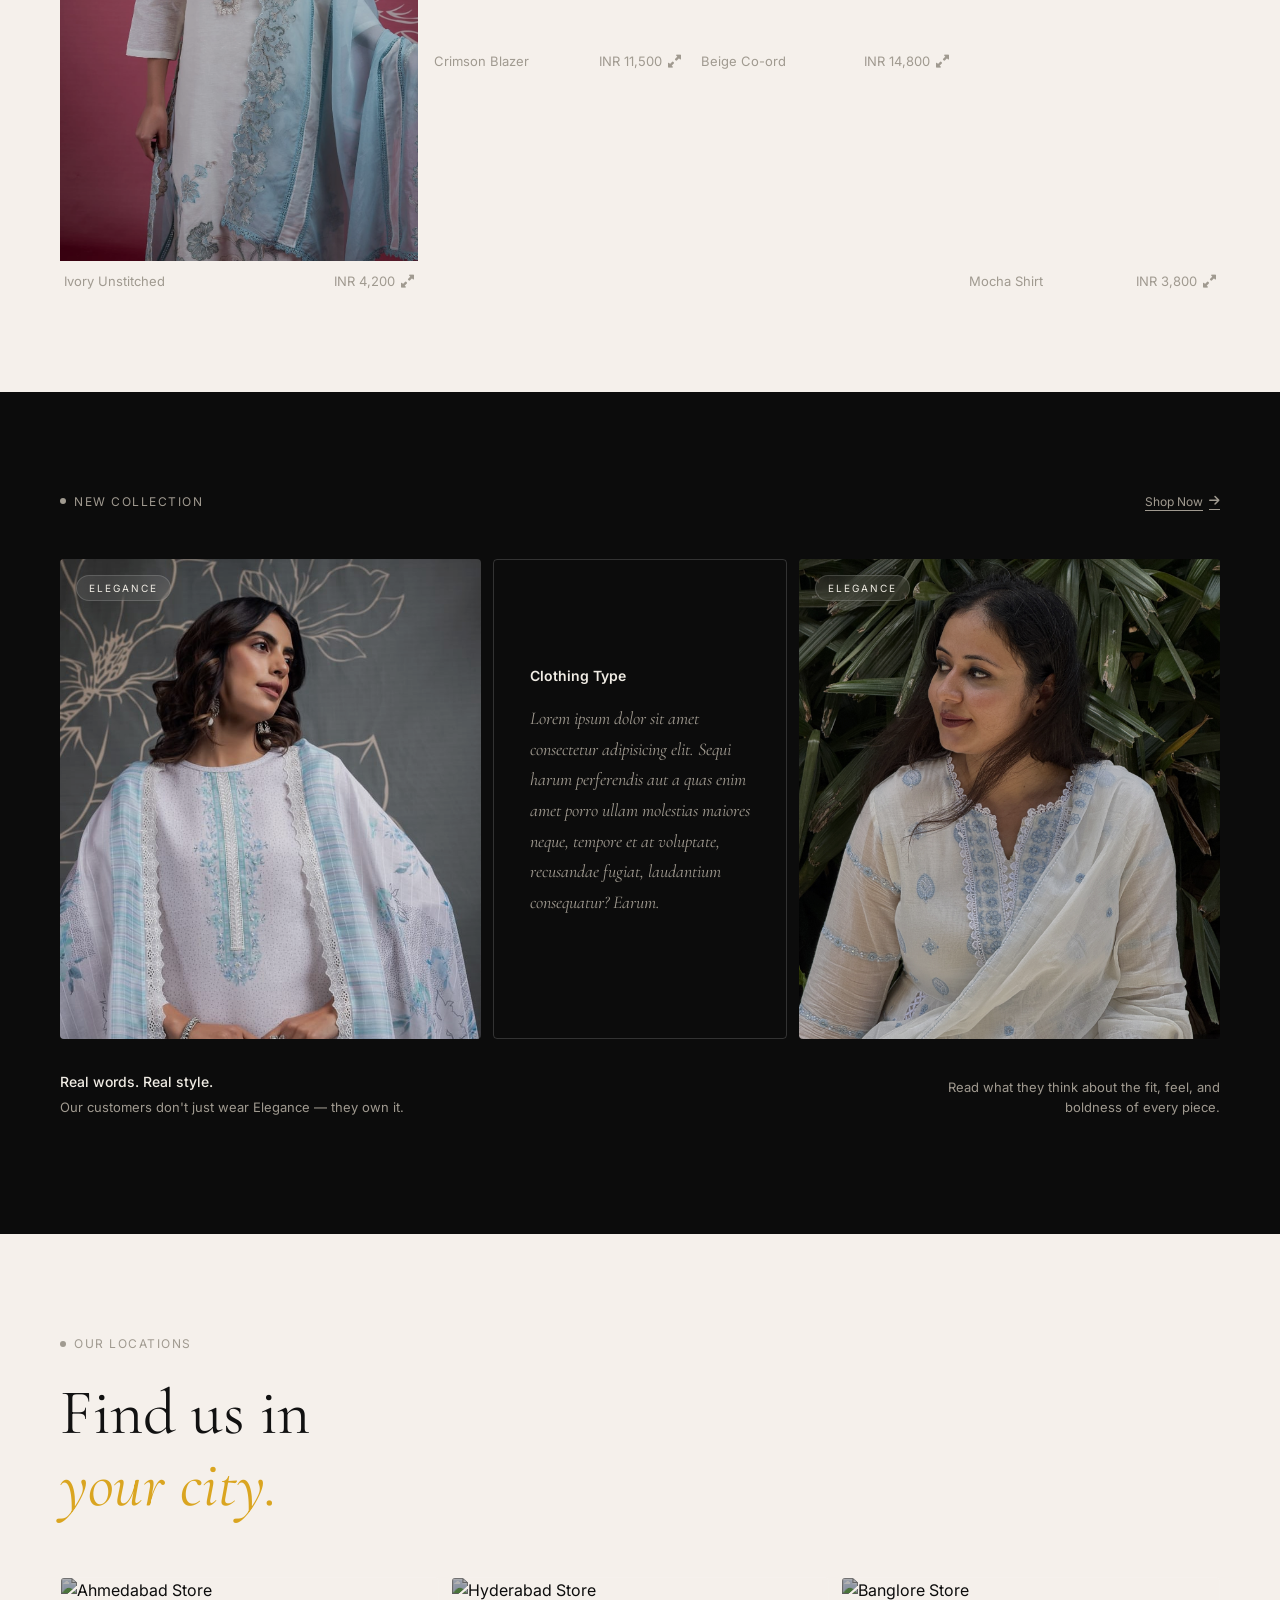
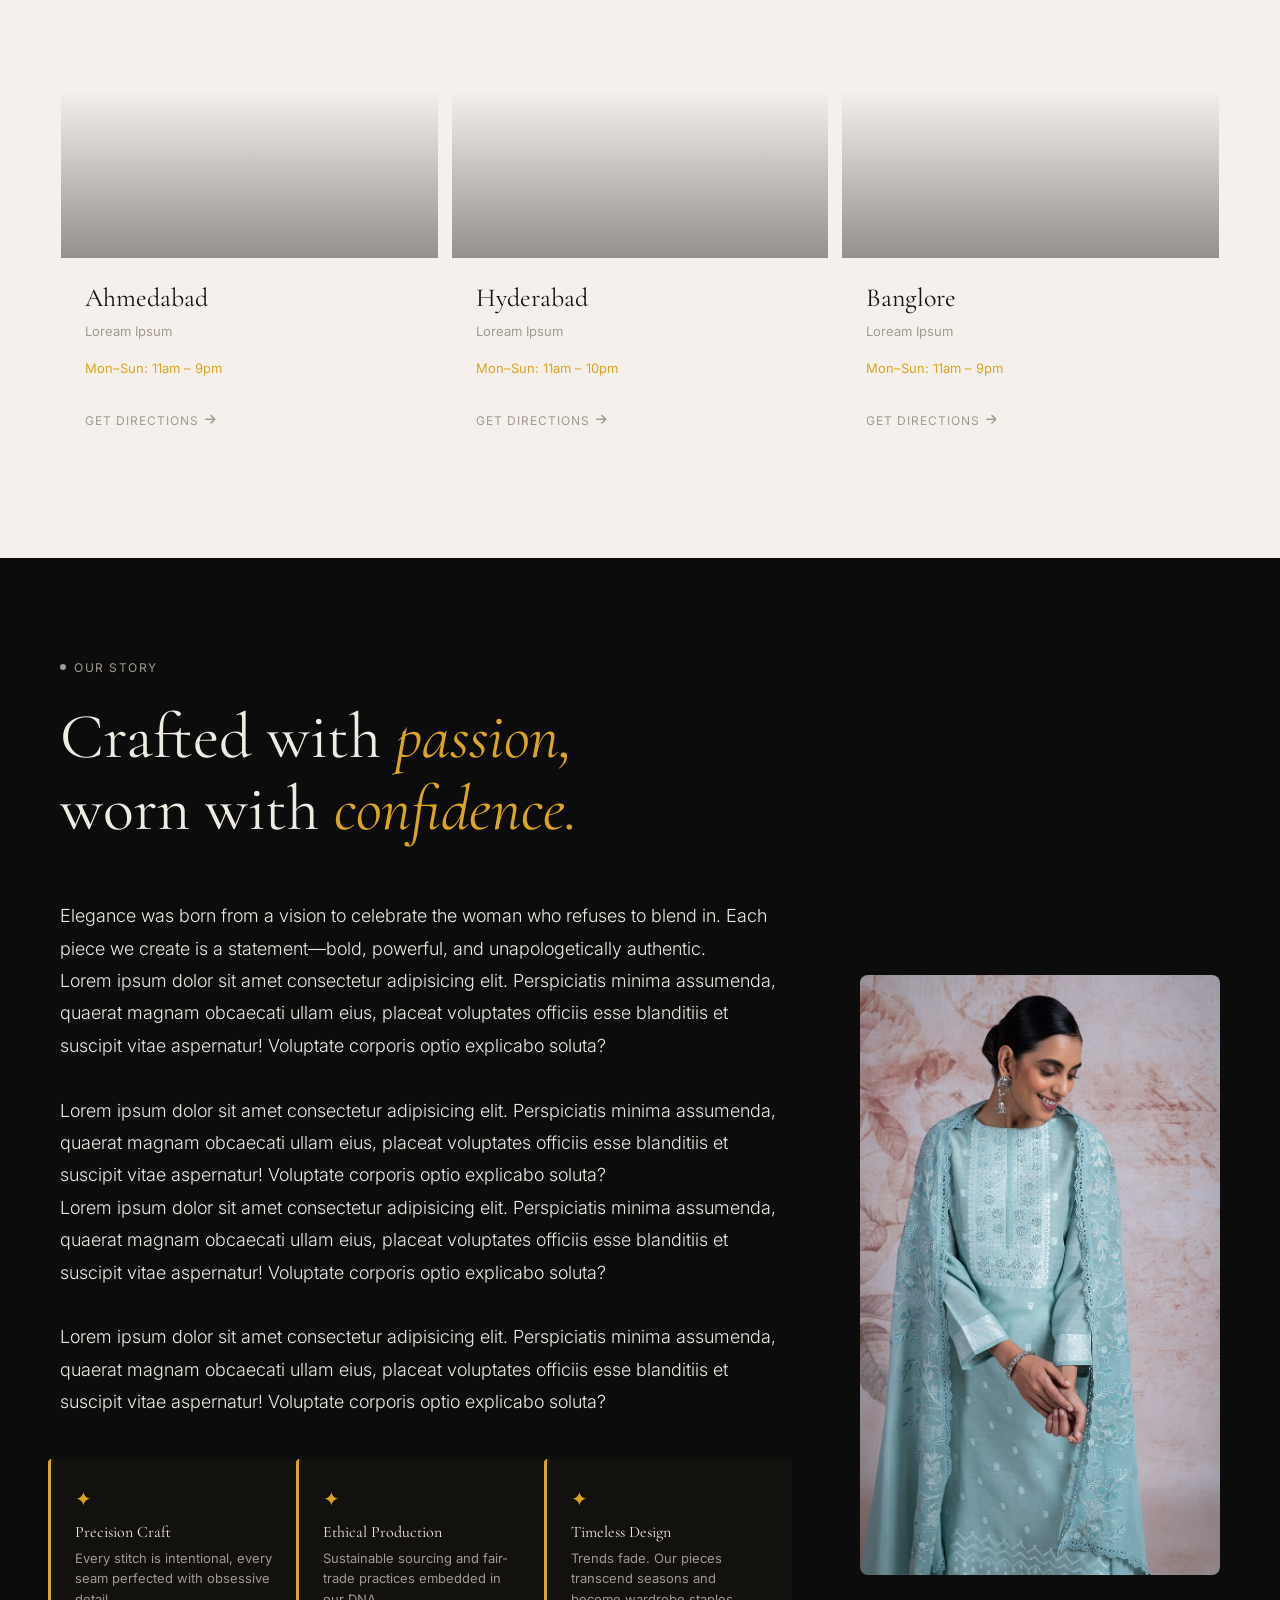
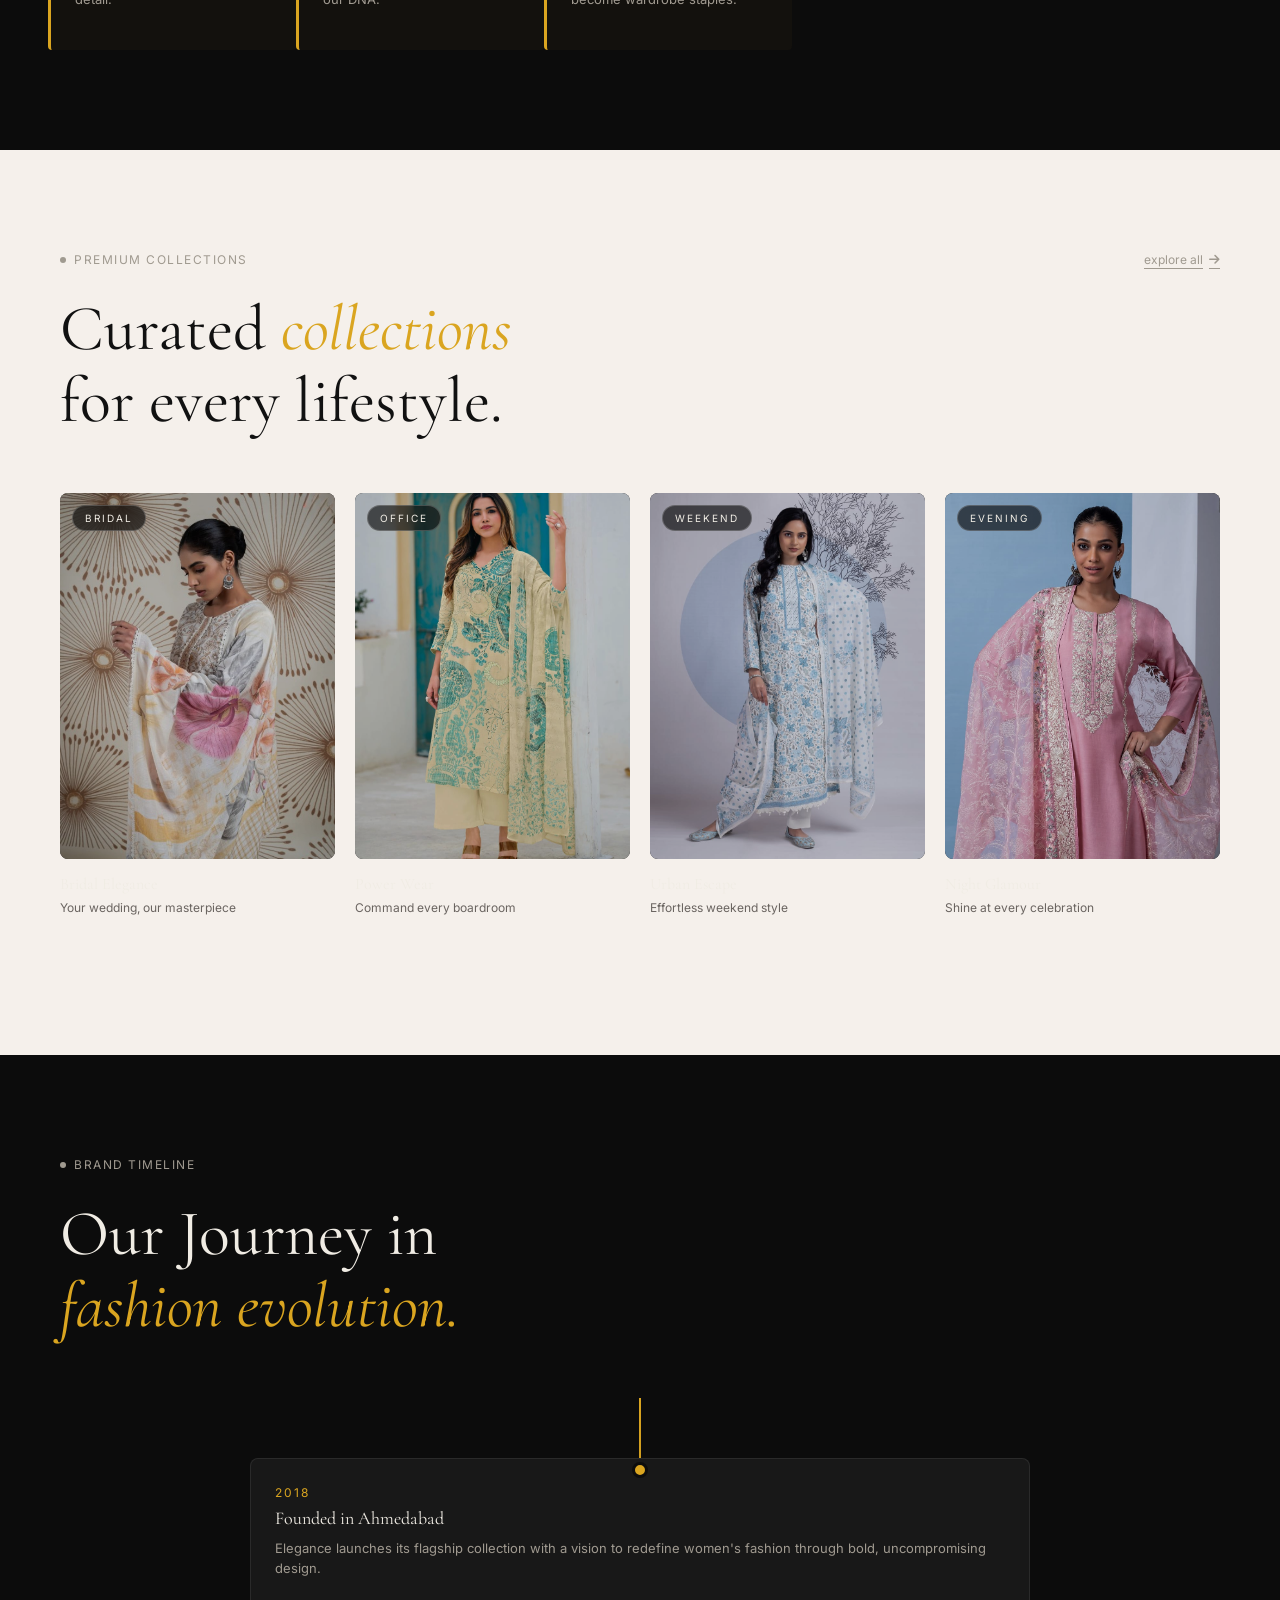
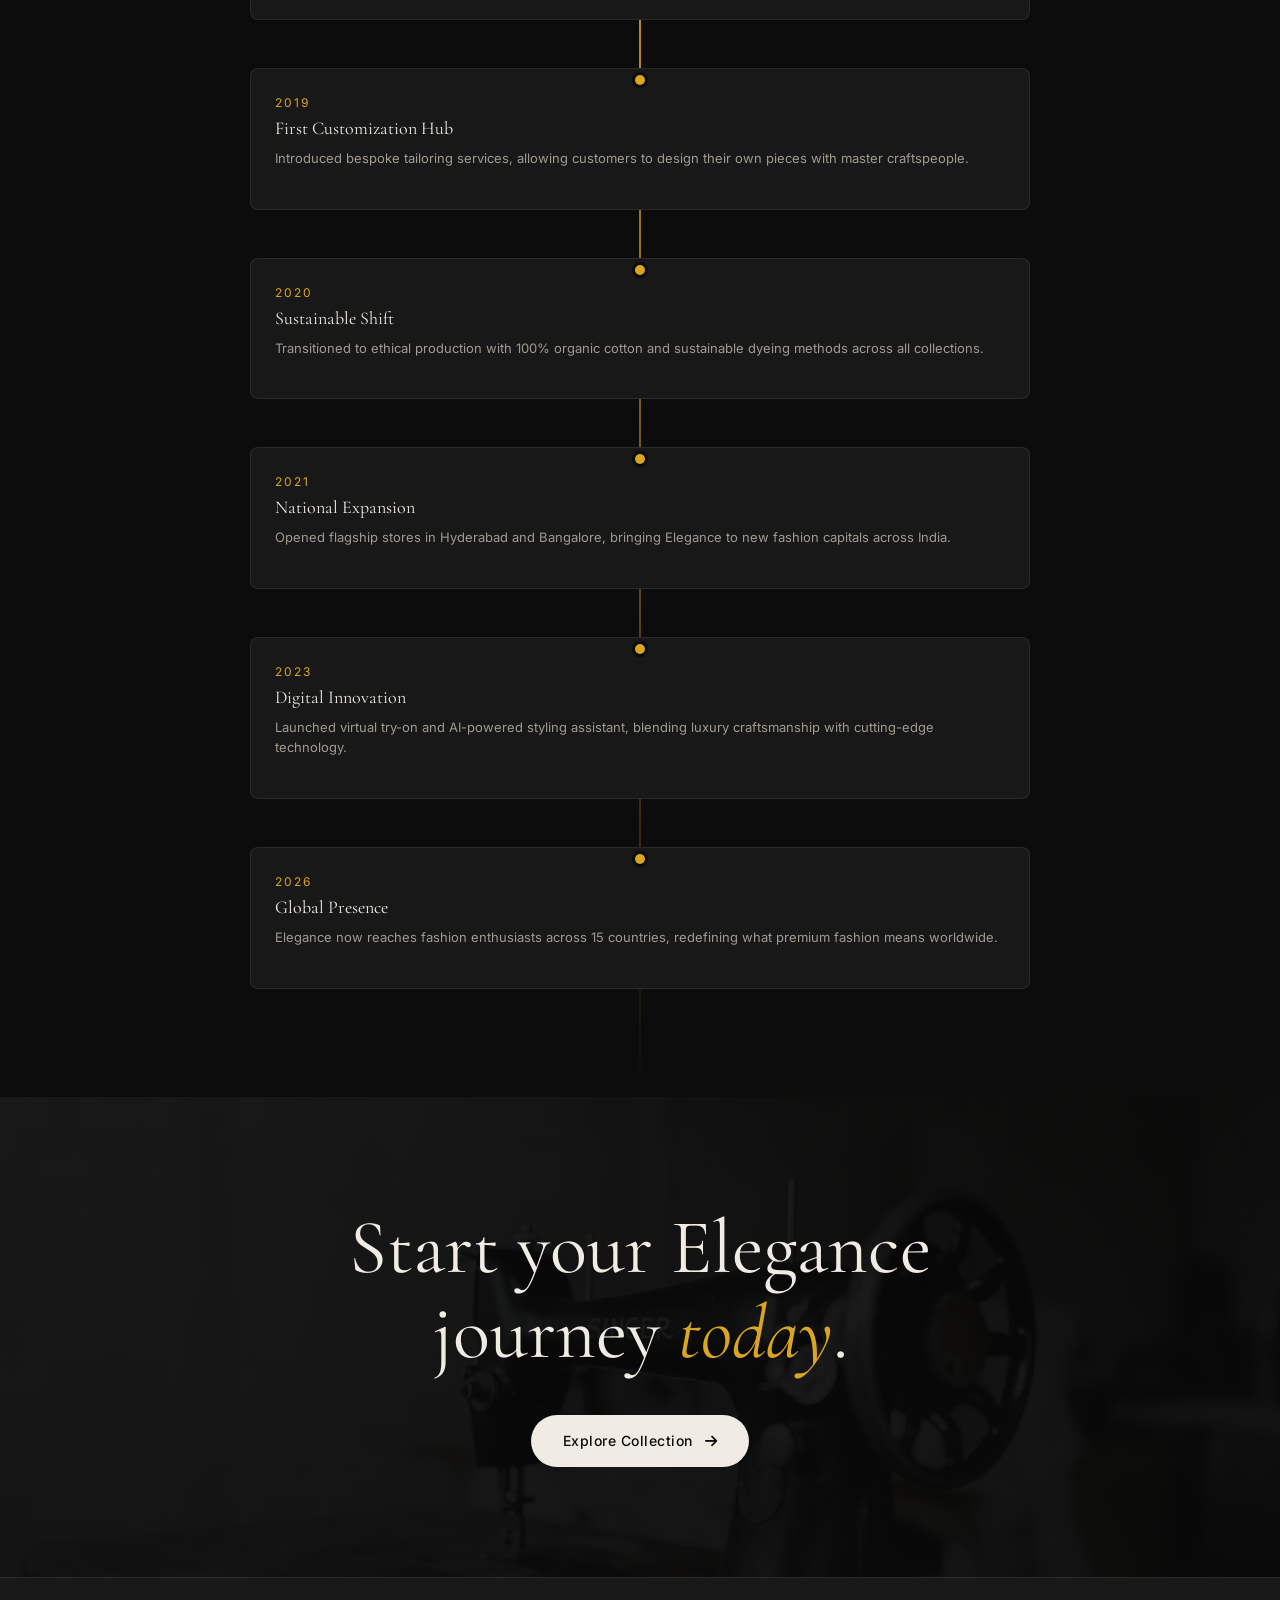
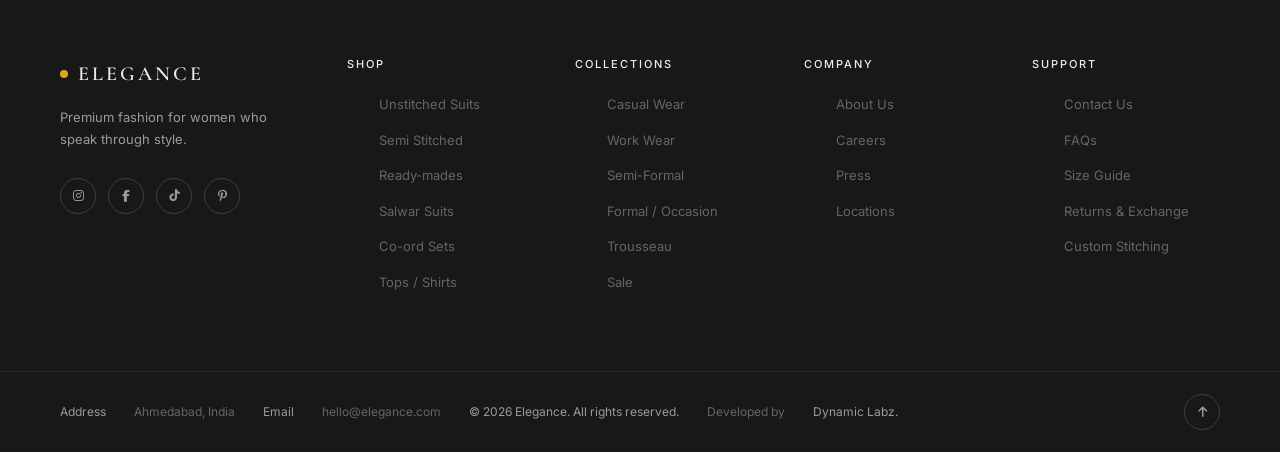
==== commit 093ee4f0: "updated with new images" ====
--- a/index.html
+++ b/index.html
@@ -28,20 +28,18 @@
     <ul class="nav-links" id="navLinks">
       <li><a href="#home" class="nav-link is-active">Home</a></li>
       <li><a href="#shop" class="nav-link">Shop</a></li>
-      <li><a href="#about-us" class="nav-link">About</a></li>
-      <li><a href="#timeline" class="nav-link">Timeline</a></li>
-      <li><a href="#premium" class="nav-link">Collections</a></li>
+      <li><a href="#about-us" class="nav-link">About</a></li>            
     </ul>
 
     <!-- Actions -->
     <div class="nav-actions">
-      <button class="nav-icon-btn" aria-label="Search"><i class="fas fa-search"></i></button>
+      <!-- <button class="nav-icon-btn" aria-label="Search"><i class="fas fa-search"></i></button>
       <button class="nav-icon-btn cart-btn" aria-label="Cart">
         <i class="fas fa-shopping-bag"></i>
         <span class="cart-badge">3</span>
-      </button>
-      <a href="#" class="btn-login">Login</a>
-      <a href="#" class="btn-signup">Sign up</a>
+      </button> -->
+      <!-- <a href="#" class="btn-login">Login</a> -->
+      <a href="#" class="btn-signup">Shop Now</a>
       <button class="hamburger" id="hamburger" aria-label="Menu">
         <span></span><span></span><span></span>
       </button>
@@ -113,7 +111,7 @@
         <div class="arch-card" data-idx="1">
           <div class="arch-img-wrap">
             <img
-              src="images/2026_05_17_12_11_IMG_3387.JPG"
+              src="images/EC 15955 (6).jpg"
               alt="Elegant Suit"
               class="arch-img" loading="lazy" />
             <div class="arch-overlay">
@@ -138,7 +136,7 @@
             </div>
             <div class="price-bubble">
               <span class="price-label">Price for all</span>
-              <span class="price-value">INR 18,500</span>
+              <!-- <span class="price-value">INR 18,500</span> -->
             </div>
           </div>
           <div class="arch-info">
@@ -151,7 +149,7 @@
         <div class="arch-card" data-idx="3">
           <div class="arch-img-wrap">
             <img
-              src="images/2026_05_17_12_19_IMG_3404.JPG"
+              src="images/EC 17021_3.jpg"
               alt="Street Style"
               class="arch-img" loading="lazy" />
             <div class="arch-overlay">
@@ -182,10 +180,10 @@
         </div>
 
         <!-- Card 6 -->
-        <div class="arch-card" data-idx="5">
+        <!-- <div class="arch-card" data-idx="5">
           <div class="arch-img-wrap">
             <img
-              src="images/2026_05_17_10_24_IMG_3270.JPG"
+              src="images/EC 15955 (3).jpg"
               alt="White Minimalist"
               class="arch-img" loading="lazy" />
             <div class="arch-overlay">
@@ -193,10 +191,10 @@
             </div>
           </div>
           <div class="arch-info">
-            <!-- <span class="arch-name">Pure White</span> -->
-            <!-- <span class="arch-price">INR 9,800</span> -->
-          </div>
-        </div>
+            <span class="arch-name">Pure White</span>
+            <span class="arch-price">INR 9,800</span>
+          </div>
+        </div> -->
 
       </div>
     </div>
@@ -270,7 +268,7 @@
     <div class="ed-card ed-tall reveal-item">
       <div class="ed-img-wrap">
         <img
-          src="https://images.unsplash.com/photo-1594938298603-c8148c4b4e37?w=600&h=900&fit=crop&crop=top"
+          src="images/EC 15955 (4).jpg"
           alt="New Collection 1" loading="lazy" />
         <div class="ed-label">
           <span class="ed-tag"><i class="fas fa-plus-circle"></i></span>
@@ -285,11 +283,11 @@
       <div class="ed-card reveal-item" style="--delay:0.15s">
         <div class="ed-img-wrap">
           <img
-            src="https://images.unsplash.com/photo-1612336307429-8a898d10e223?w=600&h=440&fit=crop&crop=top"
+            src="images/2026_05_17_12_19_IMG_3407.JPG"
             alt="New Collection 2" loading="lazy" />
           <div class="ed-label-bottom">
             <span>Blazer</span>
-            <span class="ed-from">from INR 12,000</span>
+            <!-- <span class="ed-from">from INR 12,000</span> -->
           </div>
           <div class="ed-hover-cta">Shop Now</div>
         </div>
@@ -298,11 +296,11 @@
       <div class="ed-card reveal-item" style="--delay:0.3s">
         <div class="ed-img-wrap">
           <img
-            src="https://images.unsplash.com/photo-1567401893414-76b7b1e5a7a5?w=600&h=440&fit=crop&crop=top"
+            src="images/EC 17020_2.jpg"
             alt="New Collection 3" loading="lazy" />
           <div class="ed-label-bottom">
             <span>Formal Suit</span>
-            <span class="ed-from">from INR 16,500</span>
+            <!-- <span class="ed-from">from INR 16,500</span> -->
           </div>
           <div class="ed-hover-cta">Shop Now</div>
         </div>
@@ -313,7 +311,7 @@
     <div class="ed-card ed-third reveal-item" style="--delay:0.45s">
       <div class="ed-img-wrap">
         <img
-          src="https://images.unsplash.com/photo-1539109136881-3be0616acf4b?w=600&h=900&fit=crop&crop=top"
+          src="images/EC 15976 (2).jpg"
           alt="New Collection 4" loading="lazy" />
         <div class="ed-label">
           <span>Co-ord Set</span>
@@ -338,7 +336,7 @@
   <div class="cats-grid">
     <div class="cat-card reveal-item" style="--delay:0s">
       <div class="cat-img-wrap">
-        <img src="https://images.unsplash.com/photo-1551803091-e20673f15770?w=500&h=600&fit=crop" alt="Casual Wear" loading="lazy" />
+        <img src="images/EC 15705.6.jpg" alt="Casual Wear" loading="lazy" />
         <div class="cat-overlay"></div>
       </div>
       <div class="cat-body">
@@ -350,7 +348,7 @@
 
     <div class="cat-card reveal-item" style="--delay:0.1s">
       <div class="cat-img-wrap">
-        <img src="https://images.unsplash.com/photo-1591369822096-ffd140ec948f?w=500&h=600&fit=crop" alt="Work Wear" loading="lazy" />
+        <img src="images/2026_05_17_13_11_IMG_3465.JPG" alt="Work Wear" loading="lazy" />
         <div class="cat-overlay"></div>
       </div>
       <div class="cat-body">
@@ -362,7 +360,7 @@
 
     <div class="cat-card reveal-item" style="--delay:0.2s">
       <div class="cat-img-wrap">
-        <img src="https://images.unsplash.com/photo-1548036328-c9fa89d128fa?w=500&h=600&fit=crop" alt="Semi-Formal" loading="lazy" />
+        <img src="images/2026_05_17_11_26_IMG_3352.JPG" alt="Semi-Formal" loading="lazy" />
         <div class="cat-overlay"></div>
       </div>
       <div class="cat-body">
@@ -374,7 +372,7 @@
 
     <div class="cat-card reveal-item" style="--delay:0.3s">
       <div class="cat-img-wrap">
-        <img src="https://images.unsplash.com/photo-1487222477894-8943e31ef7b2?w=500&h=600&fit=crop" alt="Formal / Occasion" loading="lazy" />
+        <img src="images/2026_05_17_10_25_IMG_3272.JPG" alt="Formal / Occasion" loading="lazy" />
         <div class="cat-overlay"></div>
       </div>
       <div class="cat-body">
@@ -386,7 +384,7 @@
 
     <div class="cat-card reveal-item" style="--delay:0.4s">
       <div class="cat-img-wrap">
-        <img src="https://images.unsplash.com/photo-1523359346063-d879354c0ea5?w=500&h=600&fit=crop" alt="Trousseau" loading="lazy" />
+        <img src="images/EC 15992 (8).jpg" alt="Trousseau" loading="lazy" />
         <div class="cat-overlay"></div>
       </div>
       <div class="cat-body">
@@ -403,7 +401,7 @@
 ════════════════════════════════════════════════ -->
 <section class="stitching-banner reveal-section">
   <div class="stitch-bg">
-    <img src="https://images.unsplash.com/photo-1558618666-fcd25c85cd64?w=1600&h=800&fit=crop" alt="Stitching background" loading="lazy" />
+    <img src="images/stich-bg.jpg" alt="Stitching background" loading="lazy" />
     <div class="stitch-gradient"></div>
   </div>
   <div class="stitch-content reveal-item">
@@ -456,25 +454,25 @@
 
   <!-- Oversized wordmark (matches LIVE-HER reference) -->
   <div class="about-wordmark reveal-item" style="--delay:0.5s">
-    <span class="wordmark-text" id="wordmarkText">ELEGANCE</span>
+    <span class="wordmark-text" id="wordmarkText">ELEGANCE | ELEGANCE | ELEGANCE | </span>
   </div>
 </section>
 
 <!-- ═══════════════════════════════════════════════
      PRODUCT GRID — LOOKBOOK
 ════════════════════════════════════════════════ -->
-<section class="lookbook-section reveal-section" id="showcase">
+<section class="lookbook-section reveal-section light-mode-section" id="showcase">
   <div class="section-top">
     <div class="label-row">
       <span class="section-label"><span class="dot-label"></span>Popular products</span>
       <a href="#" class="view-all-link">view a catalog <i class="fas fa-arrow-right"></i></a>
     </div>
-    <h2 class="section-heading reveal-item">Desert <em>Pearl</em> — S/S 2026</h2>
+    <h2 class="section-heading reveal-item light-mode-section">Desert <em>Pearl</em> — S/S 2026</h2>
   </div>
 
   <div class="lookbook-grid">
     <div class="look-card lg-card reveal-item" style="--delay:0s">
-      <img src="https://images.unsplash.com/photo-1602810316693-3667c854239a?w=700&h=900&fit=crop&crop=top" alt="Look 1" loading="lazy" />
+      <img src="images/EC 15950 (4).jpg" alt="Look 1" loading="lazy" />
       <div class="look-info">
         <span class="look-name">Ivory Unstitched</span>
         <span class="look-price">INR 4,200 <i class="fas fa-expand-alt"></i></span>
@@ -482,7 +480,7 @@
     </div>
 
     <div class="look-card reveal-item" style="--delay:0.1s">
-      <img src="https://images.unsplash.com/photo-1608234807905-4466023792f5?w=450&h=540&fit=crop&crop=top" alt="Look 2" loading="lazy" />
+      <img src="images/2026_05_17_11_18_IMG_3330.jpg" alt="Look 2" loading="lazy" />
       <div class="look-info">
         <span class="look-name">Crimson Blazer</span>
         <span class="look-price">INR 11,500 <i class="fas fa-expand-alt"></i></span>
@@ -490,15 +488,15 @@
     </div>
 
     <div class="look-card reveal-item" style="--delay:0.2s">
-      <img src="https://images.unsplash.com/photo-1485968579580-b6d095142e6e?w=450&h=540&fit=crop&crop=top" alt="Look 3" loading="lazy" />
+      <img src="images/EC 17023_4.JPG" alt="Look 3" loading="lazy" />
       <div class="look-info">
         <span class="look-name">Beige Co-ord</span>
         <span class="look-price">INR 14,800 <i class="fas fa-expand-alt"></i></span>
       </div>
     </div>
 
-    <div class="look-card reveal-item" style="--delay:0.3s">
-      <img src="https://images.unsplash.com/photo-1532453288672-3a17f2e980fe?w=450&h=540&fit=crop&crop=top" alt="Look 4" loading="lazy" />
+    <div class="look-card lg-card reveal-item" style="--delay:0.3s">
+      <img src="images/2026_05_17_10_14_IMG_3255.JPG" alt="Look 4" loading="lazy" />
       <div class="look-info">
         <span class="look-name">Mocha Shirt</span>
         <span class="look-price">INR 3,800 <i class="fas fa-expand-alt"></i></span>
@@ -513,8 +511,8 @@
 <section class="testimonials-section reveal-section">
   <div class="section-top">
     <div class="label-row">
-      <span class="section-label"><span class="dot-label"></span>What They&apos;re Saying</span>
-      <a href="#" class="view-all-link">all reviews <i class="fas fa-arrow-right"></i></a>
+      <span class="section-label"><span class="dot-label"></span>New Collection</span>
+      <a href="#" class="view-all-link">Shop Now <i class="fas fa-arrow-right"></i></a>
     </div>
   </div>
 
@@ -522,7 +520,7 @@
     <!-- Photo card left -->
     <div class="testi-photo-card reveal-item">
       <img
-        src="https://images.unsplash.com/photo-1529139574466-a303027c1d8b?w=460&h=560&fit=crop&crop=top"
+        src="images/EC 15955 (2).jpg"
         alt="Customer 1" loading="lazy" />
       <span class="testi-brand-tag">ELEGANCE</span>
     </div>
@@ -530,15 +528,13 @@
     <!-- Text review center -->
     <div class="testi-quote-card reveal-item" style="--delay:0.2s">
       <div class="testi-quote-inner">
-        <div class="testi-stars">
+        <!-- <div class="testi-stars">
           <i class="fas fa-star"></i><i class="fas fa-star"></i>
           <i class="fas fa-star"></i><i class="fas fa-star"></i><i class="fas fa-star"></i>
-        </div>
-        <p class="testi-q-name">Sana R., 27 — Ahmedabad, PK</p>
+        </div> -->
+        <p class="testi-q-name">Clothing Type</p>
         <blockquote class="testi-q-text">
-          Every time I wear my Elegance co-ord set, I feel unstoppable.
-          The style is bold but never overdone. It fit perfectly straight
-          out of the box — that rarely happens!
+          Lorem ipsum dolor sit amet consectetur adipisicing elit. Sequi harum perferendis aut a quas enim amet porro ullam molestias maiores neque, tempore et at voluptate, recusandae fugiat, laudantium consequatur? Earum.
         </blockquote>
       </div>
     </div>
@@ -546,7 +542,7 @@
     <!-- Photo card right -->
     <div class="testi-photo-card reveal-item" style="--delay:0.4s">
       <img
-        src="https://images.unsplash.com/photo-1554412933-514a83d2f3c8?w=460&h=560&fit=crop&crop=top"
+        src="images/2026_05_17_12_11_IMG_3387 - Copy.JPG"
         alt="Customer 2" loading="lazy" />
       <span class="testi-brand-tag">ELEGANCE</span>
     </div>
@@ -564,12 +560,12 @@
 <!-- ═══════════════════════════════════════════════
      LOCATIONS
 ════════════════════════════════════════════════ -->
-<section class="locations-section reveal-section" id="locations">
+<section class="locations-section reveal-section light-mode-section" id="locations">
   <div class="section-top">
     <div class="label-row">
       <span class="section-label"><span class="dot-label"></span>Our Locations</span>
     </div>
-    <h2 class="section-heading reveal-item">Find us in<br><em>your city.</em></h2>
+    <h2 class="section-heading reveal-item light-mode-section">Find us in<br><em>your city.</em></h2>
   </div>
 
   <div class="loc-grid">
@@ -630,19 +626,24 @@
       <p class="about-intro">
         Elegance was born from a vision to celebrate the woman who refuses to blend in. 
         Each piece we create is a statement—bold, powerful, and unapologetically authentic.
+        <br>Lorem ipsum dolor sit amet consectetur adipisicing elit. Perspiciatis minima assumenda, quaerat magnam obcaecati ullam eius, placeat voluptates officiis esse blanditiis et suscipit vitae aspernatur! Voluptate corporis optio explicabo soluta?
+        <br><br>Lorem ipsum dolor sit amet consectetur adipisicing elit. Perspiciatis minima assumenda, quaerat magnam obcaecati ullam eius, placeat voluptates officiis esse blanditiis et suscipit vitae aspernatur! Voluptate corporis optio explicabo soluta?
+        <br>Lorem ipsum dolor sit amet consectetur adipisicing elit. Perspiciatis minima assumenda, quaerat magnam obcaecati ullam eius, placeat voluptates officiis esse blanditiis et suscipit vitae aspernatur! Voluptate corporis optio explicabo soluta?
+        <br><br>Lorem ipsum dolor sit amet consectetur adipisicing elit. Perspiciatis minima assumenda, quaerat magnam obcaecati ullam eius, placeat voluptates officiis esse blanditiis et suscipit vitae aspernatur! Voluptate corporis optio explicabo soluta?
+
       </p>
-      <div class="about-values">
-        <div class="value-item reveal-item" style="--delay:0.1s">
+      <div class="about-values row">
+        <div class="value-item reveal-item col-4" style="--delay:0.1s">
           <span class="value-icon">✦</span>
           <h4>Precision Craft</h4>
           <p>Every stitch is intentional, every seam perfected with obsessive detail.</p>
         </div>
-        <div class="value-item reveal-item" style="--delay:0.2s">
+        <div class="value-item reveal-item col-4" style="--delay:0.2s">
           <span class="value-icon">✦</span>
           <h4>Ethical Production</h4>
           <p>Sustainable sourcing and fair-trade practices embedded in our DNA.</p>
         </div>
-        <div class="value-item reveal-item" style="--delay:0.3s">
+        <div class="value-item reveal-item col-4" style="--delay:0.3s">
           <span class="value-icon">✦</span>
           <h4>Timeless Design</h4>
           <p>Trends fade. Our pieces transcend seasons and become wardrobe staples.</p>
@@ -652,12 +653,68 @@
 
     <div class="about-us-visual reveal-item" style="--delay:0.2s">
       <div class="about-img-stack">
-        <img src="https://images.unsplash.com/photo-1488840787993-b70be61d8f12?w=600&h=700&fit=crop&crop=center" alt="Elegance workspace" loading="lazy" class="stack-img stack-img-1" />
-        <img src="https://images.unsplash.com/photo-1558618666-fcd25c85cd64?w=600&h=700&fit=crop&crop=center" alt="Elegance design" loading="lazy" class="stack-img stack-img-2" />
-      </div>
-    </div>
-  </div>
-</section>
+        <img src="images/EC 17018 (1).jpg" alt="Elegance workspace" loading="lazy" class="stack-img stack-img-1" />
+        <img src="images/EC 15976.jpeg" alt="Elegance design" loading="lazy" class="stack-img stack-img-2" />
+      </div>
+    </div>
+  </div>
+</section>
+
+<!-- ═══════════════════════════════════════════════
+     PREMIUM COLLECTIONS — ADDITIONAL CATEGORIES
+════════════════════════════════════════════════ -->
+<section class="premium-collections reveal-section light-mode-section" id="premium">
+  <div class="section-top">
+    <div class="label-row">
+      <span class="section-label"><span class="dot-label"></span>Premium Collections</span>
+      <a href="#" class="view-all-link">explore all <i class="fas fa-arrow-right"></i></a>
+    </div>
+    <h2 class="section-heading reveal-item light-mode-section">Curated <em>collections</em><br>for every lifestyle.</h2>
+  </div>
+
+  <div class="premium-grid">
+    <div class="premium-card reveal-item" style="--delay:0s">
+      <div class="premium-img-wrap">
+        <img src="images/EC 15976 (4).jpg" alt="Bridal Collection" loading="lazy" />
+        <div class="premium-label">Bridal</div>
+      </div>
+      <h3>Bridal Elegance</h3>
+      <p>Your wedding, our masterpiece</p>
+      <a href="#" class="premium-link">Discover <i class="fas fa-arrow-right"></i></a>
+    </div>
+
+    <div class="premium-card reveal-item" style="--delay:0.1s">
+      <div class="premium-img-wrap">
+        <img src="images/EC 15951 (3).jpg" alt="Office Wear" loading="lazy" />
+        <div class="premium-label">Office</div>
+      </div>
+      <h3>Power Wear</h3>
+      <p>Command every boardroom</p>
+      <a href="#" class="premium-link">Discover <i class="fas fa-arrow-right"></i></a>
+    </div>
+
+    <div class="premium-card reveal-item" style="--delay:0.2s">
+      <div class="premium-img-wrap">
+        <img src="images/EC 15992 (6).jpg" alt="Weekend Collection" loading="lazy" />
+        <div class="premium-label">Weekend</div>
+      </div>
+      <h3>Urban Escape</h3>
+      <p>Effortless weekend style</p>
+      <a href="#" class="premium-link">Discover <i class="fas fa-arrow-right"></i></a>
+    </div>
+
+    <div class="premium-card reveal-item" style="--delay:0.3s">
+      <div class="premium-img-wrap">
+        <img src="images/EC 17019 (3).jpg" alt="Evening Wear" loading="lazy" />
+        <div class="premium-label">Evening</div>
+      </div>
+      <h3>Night Glamour</h3>
+      <p>Shine at every celebration</p>
+      <a href="#" class="premium-link">Discover <i class="fas fa-arrow-right"></i></a>
+    </div>
+  </div>
+</section>
+
 
 <!-- ═══════════════════════════════════════════════
      TIMELINE — BRAND JOURNEY
@@ -728,66 +785,11 @@
 </section>
 
 <!-- ═══════════════════════════════════════════════
-     PREMIUM COLLECTIONS — ADDITIONAL CATEGORIES
-════════════════════════════════════════════════ -->
-<section class="premium-collections reveal-section" id="premium">
-  <div class="section-top">
-    <div class="label-row">
-      <span class="section-label"><span class="dot-label"></span>Premium Collections</span>
-      <a href="#" class="view-all-link">explore all <i class="fas fa-arrow-right"></i></a>
-    </div>
-    <h2 class="section-heading reveal-item">Curated <em>collections</em><br>for every lifestyle.</h2>
-  </div>
-
-  <div class="premium-grid">
-    <div class="premium-card reveal-item" style="--delay:0s">
-      <div class="premium-img-wrap">
-        <img src="https://images.unsplash.com/photo-1594938298603-c8148c4b4e37?w=500&h=600&fit=crop&crop=top" alt="Bridal Collection" loading="lazy" />
-        <div class="premium-label">Bridal</div>
-      </div>
-      <h3>Bridal Elegance</h3>
-      <p>Your wedding, our masterpiece</p>
-      <a href="#" class="premium-link">Discover <i class="fas fa-arrow-right"></i></a>
-    </div>
-
-    <div class="premium-card reveal-item" style="--delay:0.1s">
-      <div class="premium-img-wrap">
-        <img src="https://images.unsplash.com/photo-1558618666-fcd25c85cd64?w=500&h=600&fit=crop&crop=top" alt="Office Wear" loading="lazy" />
-        <div class="premium-label">Office</div>
-      </div>
-      <h3>Power Wear</h3>
-      <p>Command every boardroom</p>
-      <a href="#" class="premium-link">Discover <i class="fas fa-arrow-right"></i></a>
-    </div>
-
-    <div class="premium-card reveal-item" style="--delay:0.2s">
-      <div class="premium-img-wrap">
-        <img src="https://images.unsplash.com/photo-1552062407-291817443fa6?w=500&h=600&fit=crop&crop=top" alt="Weekend Collection" loading="lazy" />
-        <div class="premium-label">Weekend</div>
-      </div>
-      <h3>Urban Escape</h3>
-      <p>Effortless weekend style</p>
-      <a href="#" class="premium-link">Discover <i class="fas fa-arrow-right"></i></a>
-    </div>
-
-    <div class="premium-card reveal-item" style="--delay:0.3s">
-      <div class="premium-img-wrap">
-        <img src="https://images.unsplash.com/photo-1565049666747-69f6646db940?w=500&h=600&fit=crop&crop=top" alt="Evening Wear" loading="lazy" />
-        <div class="premium-label">Evening</div>
-      </div>
-      <h3>Night Glamour</h3>
-      <p>Shine at every celebration</p>
-      <a href="#" class="premium-link">Discover <i class="fas fa-arrow-right"></i></a>
-    </div>
-  </div>
-</section>
-
-<!-- ═══════════════════════════════════════════════
      CTA / FULLSCREEN DARK BANNER
 ════════════════════════════════════════════════ -->
 <section class="cta-dark reveal-section">
   <div class="cta-bg-img">
-    <img src="https://images.unsplash.com/photo-1469334031218-e382a71b716b?w=1600&h=800&fit=crop" alt="CTA background" loading="lazy" />
+    <img src="images/fotter-ele.jpg" alt="CTA background" loading="lazy" />
     <div class="cta-gradient"></div>
   </div>
   <div class="cta-inner reveal-item">
--- a/styles.css
+++ b/styles.css
@@ -746,7 +746,7 @@
 .stitch-bg img {
   width: 100%; height: 100%;
   object-fit: cover;
-  filter: brightness(0.25);
+  filter: brightness(0.80);
 }
 .stitch-gradient {
   position: absolute; inset: 0;
@@ -798,6 +798,11 @@
   color: #111;
 }
 
+.light-mode-section {
+  background: #f5f0eb !important;   /* light cream — matches reference exactly */ 
+  color: #111 !important;
+}
+
 .about-meta-bar {
   display: flex; justify-content: space-between; align-items: center;
   padding: 24px 48px;
@@ -853,7 +858,7 @@
   font-size: clamp(100px, 18vw, 240px);
   font-weight: 600;
   line-height: 1;
-  color: transparent;
+  /* color: transparent; */
   -webkit-text-stroke: 1px rgba(0,0,0,0.1);
   letter-spacing: -4px;
   white-space: nowrap;
@@ -1008,7 +1013,7 @@
 .loc-body h3 {
   font-family: var(--font-serif);
   font-size: 26px; font-weight: 400;
-  color: var(--text-1); margin-bottom: 6px;
+  /* color: var(--text-1); margin-bottom: 6px; */
 }
 .loc-body p { font-size: 13px; color: var(--text-2); }
 .loc-hours { color: var(--accent) !important; margin-top: 4px; }
@@ -1146,13 +1151,13 @@
 
 .about-us-grid {
   display: grid;
-  grid-template-columns: 1fr 1fr;
+  grid-template-columns: 2fr 1fr;
   gap: 80px;
   padding: 0 60px 100px;
   align-items: center;
 }
 
-.about-us-text { max-width: 520px; }
+/* .about-us-text { max-width: 520px; } */
 
 .about-intro {
   font-size: 18px;
@@ -1163,9 +1168,9 @@
 }
 
 .about-values {
-  display: flex;
+  /* display: flex;
   flex-direction: column;
-  gap: 32px;
+  gap: 32px; */
 }
 
 .value-item {
@@ -1397,7 +1402,7 @@
 
 .premium-card p {
   font-size: 12px;
-  color: var(--text-2);
+  color: var(--text-3);
   margin-bottom: 12px;
 }
 
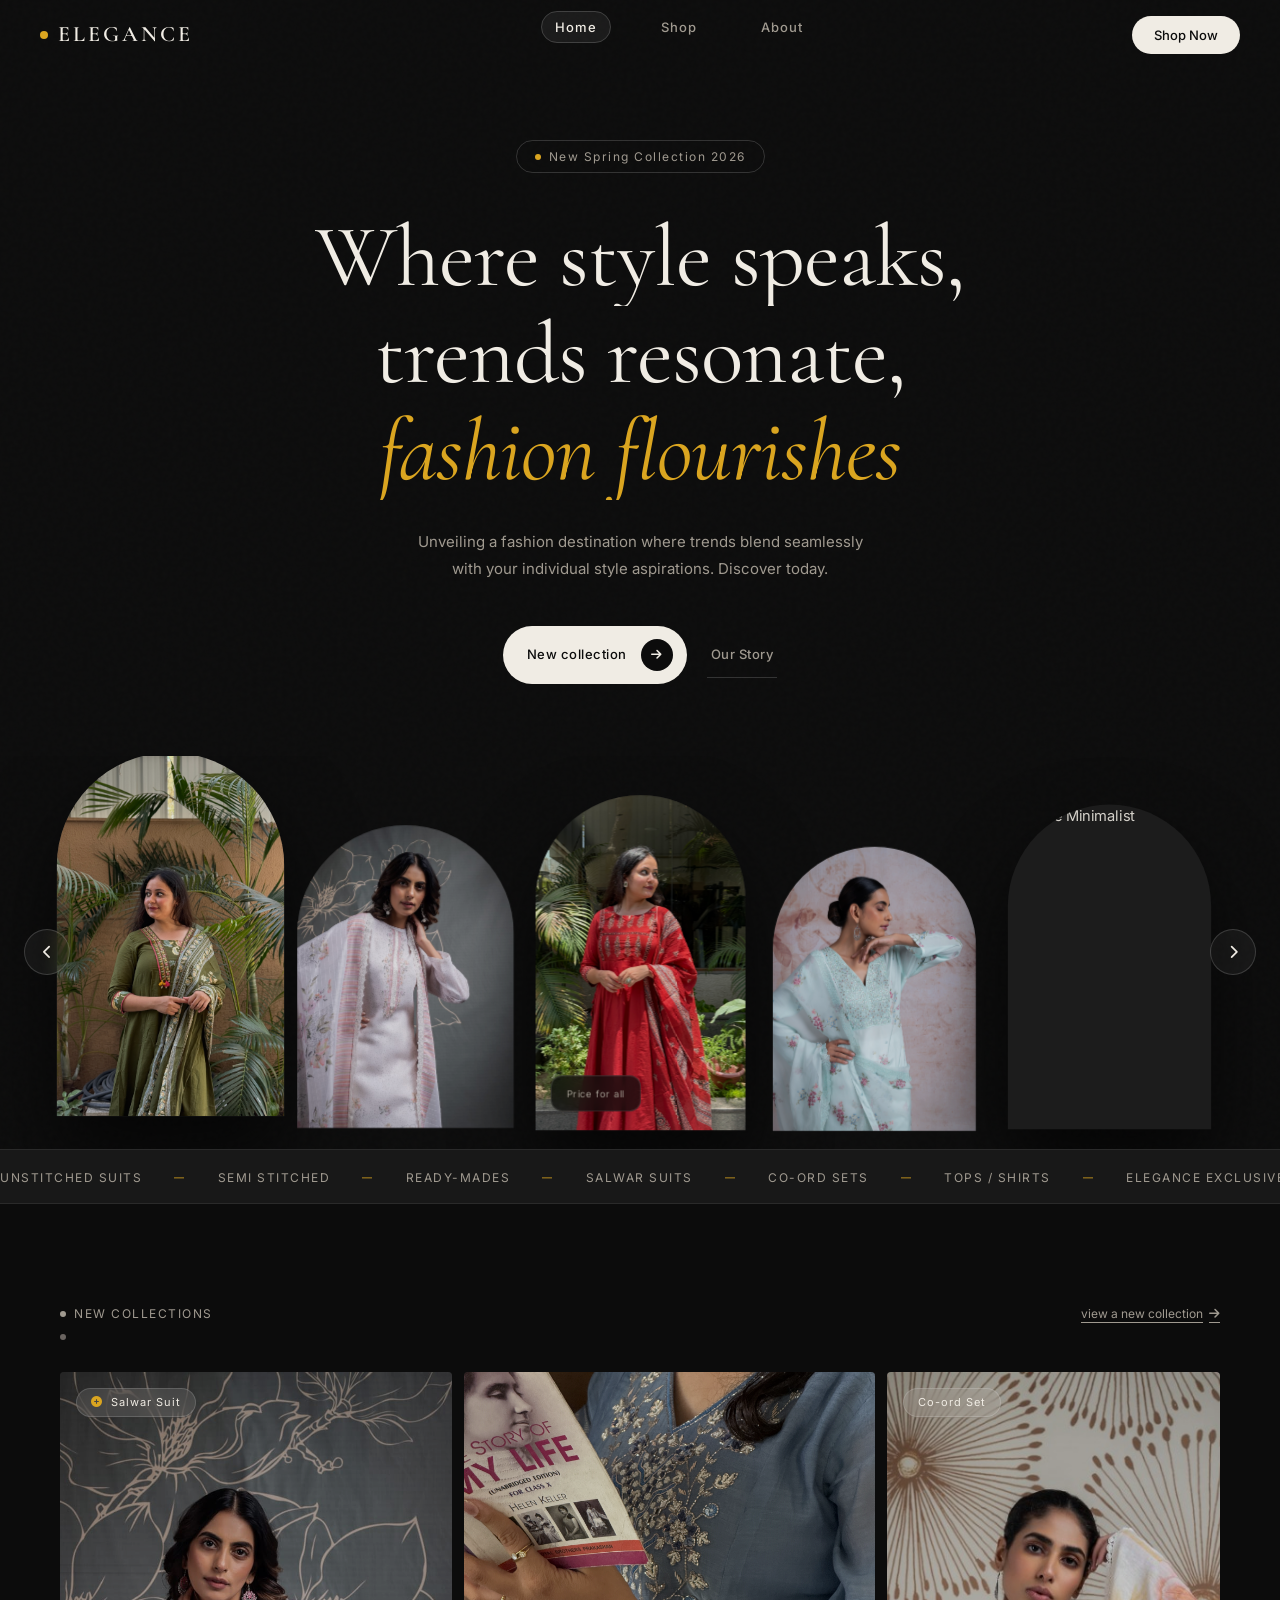
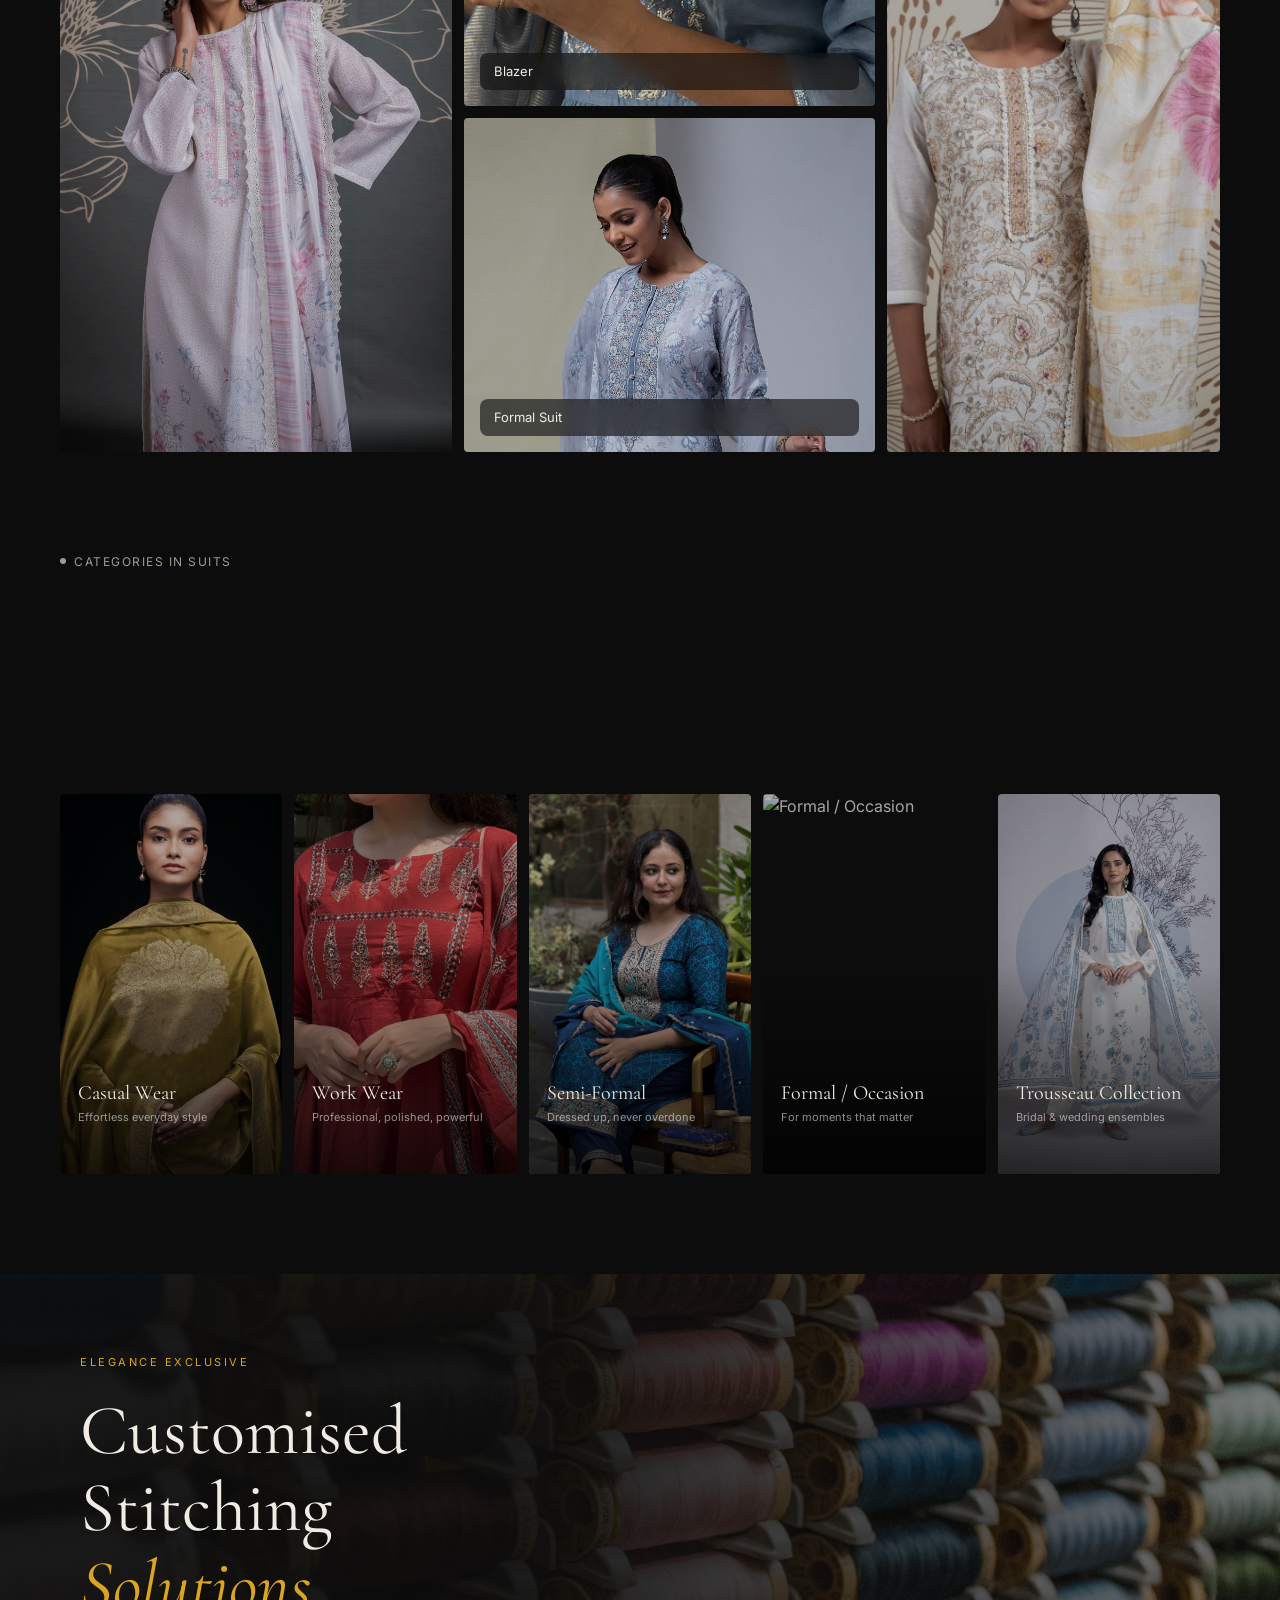
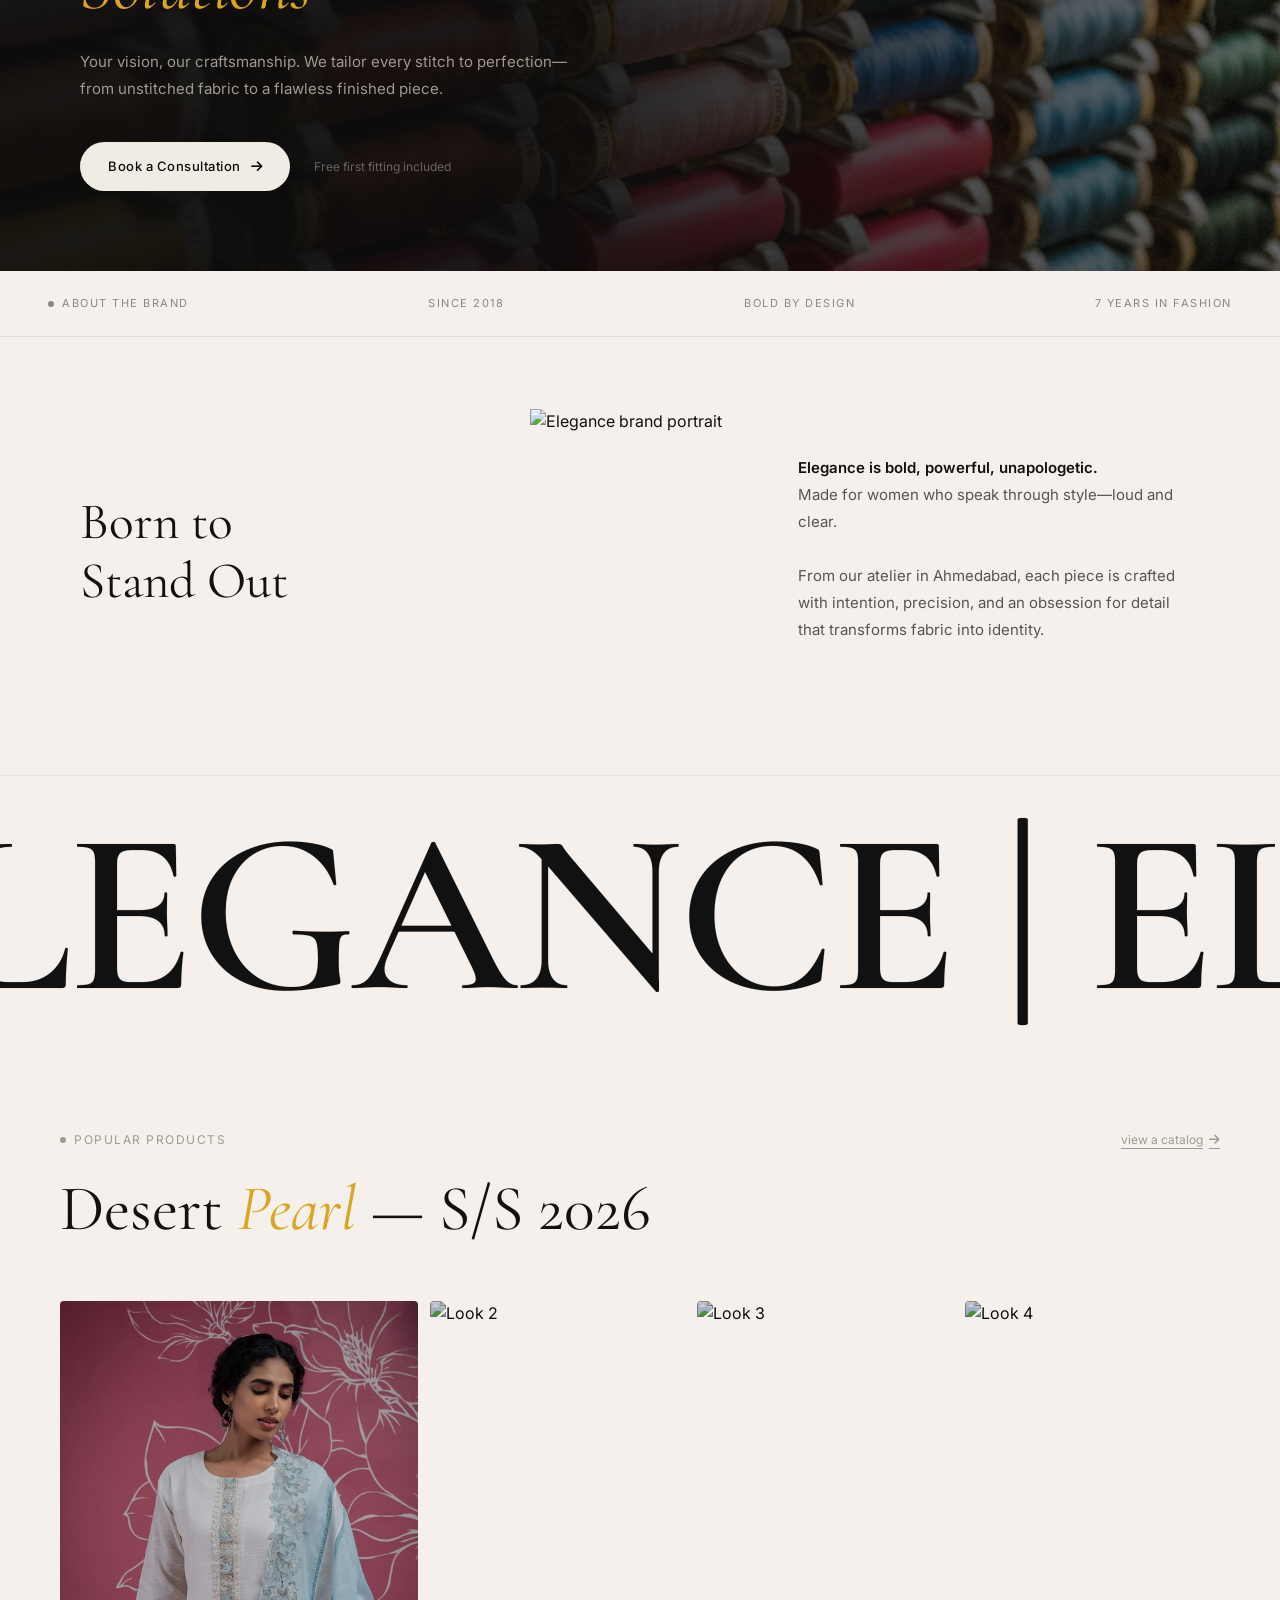
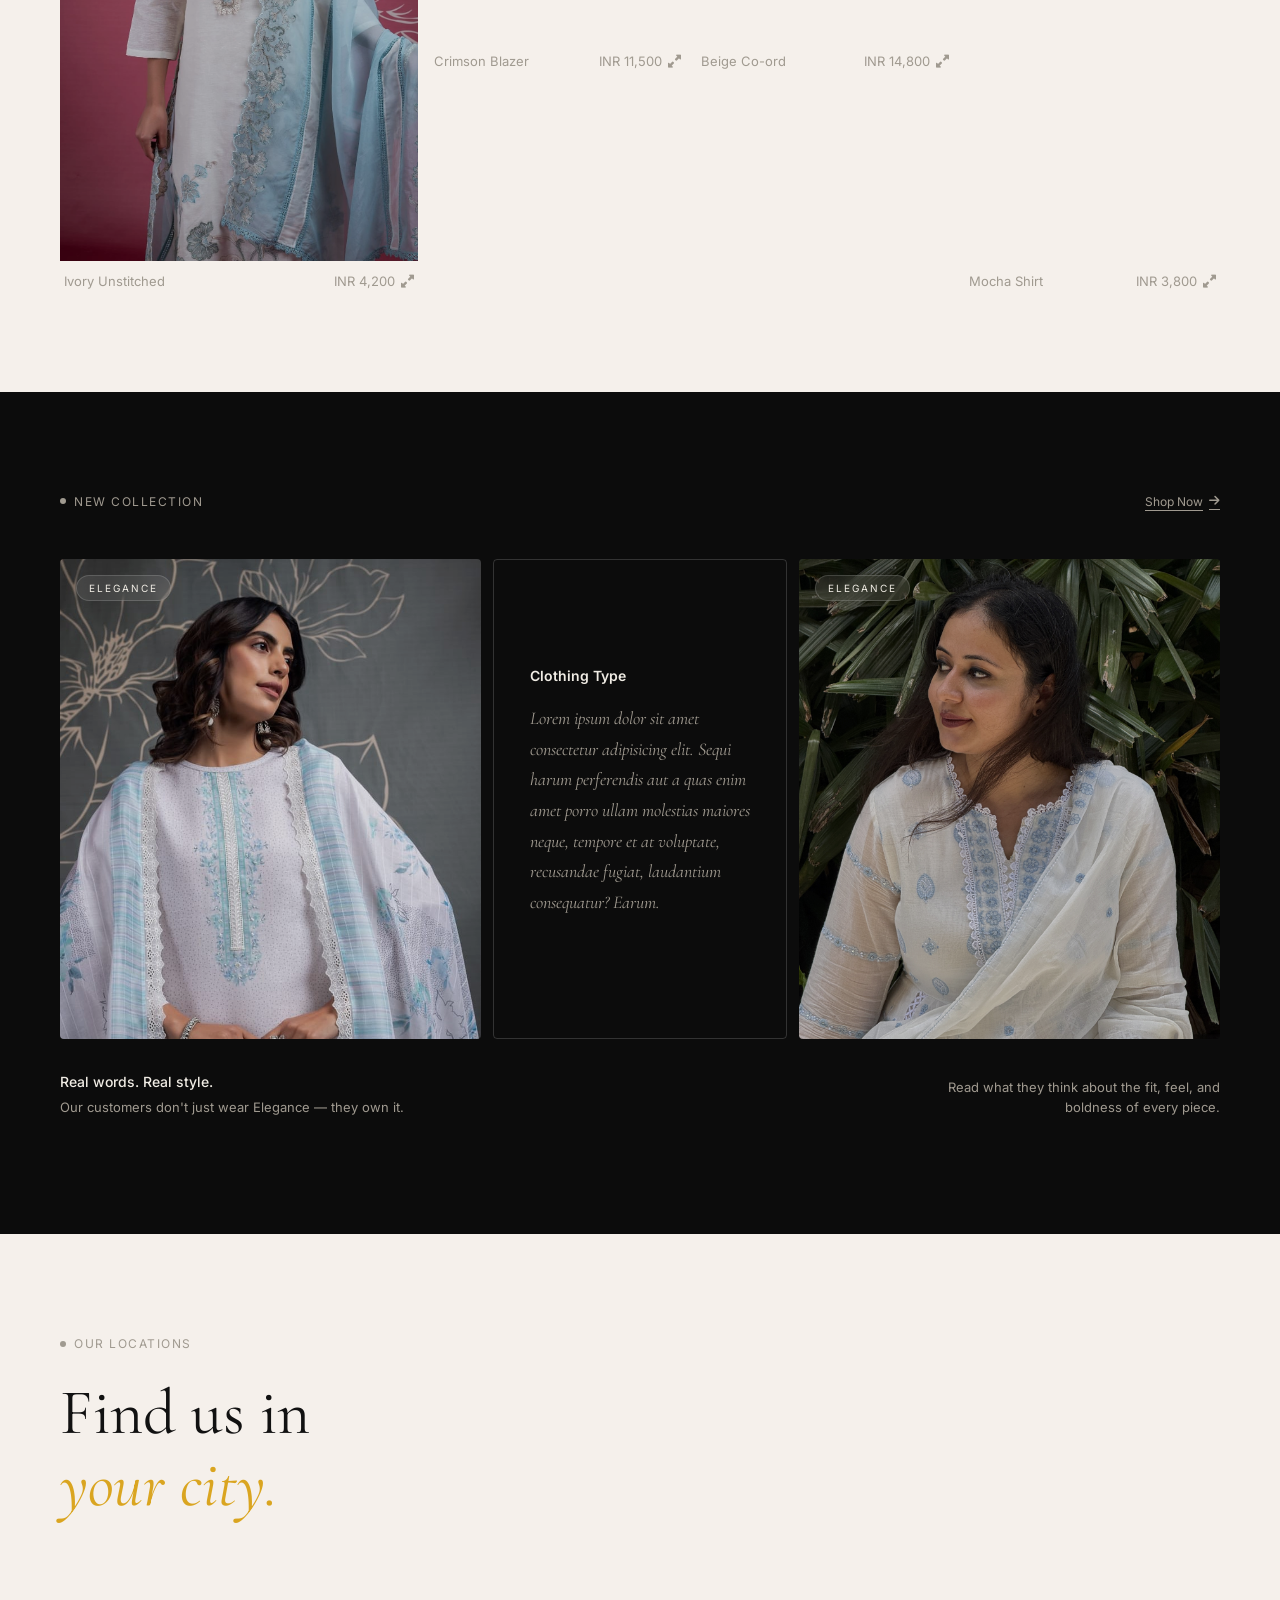
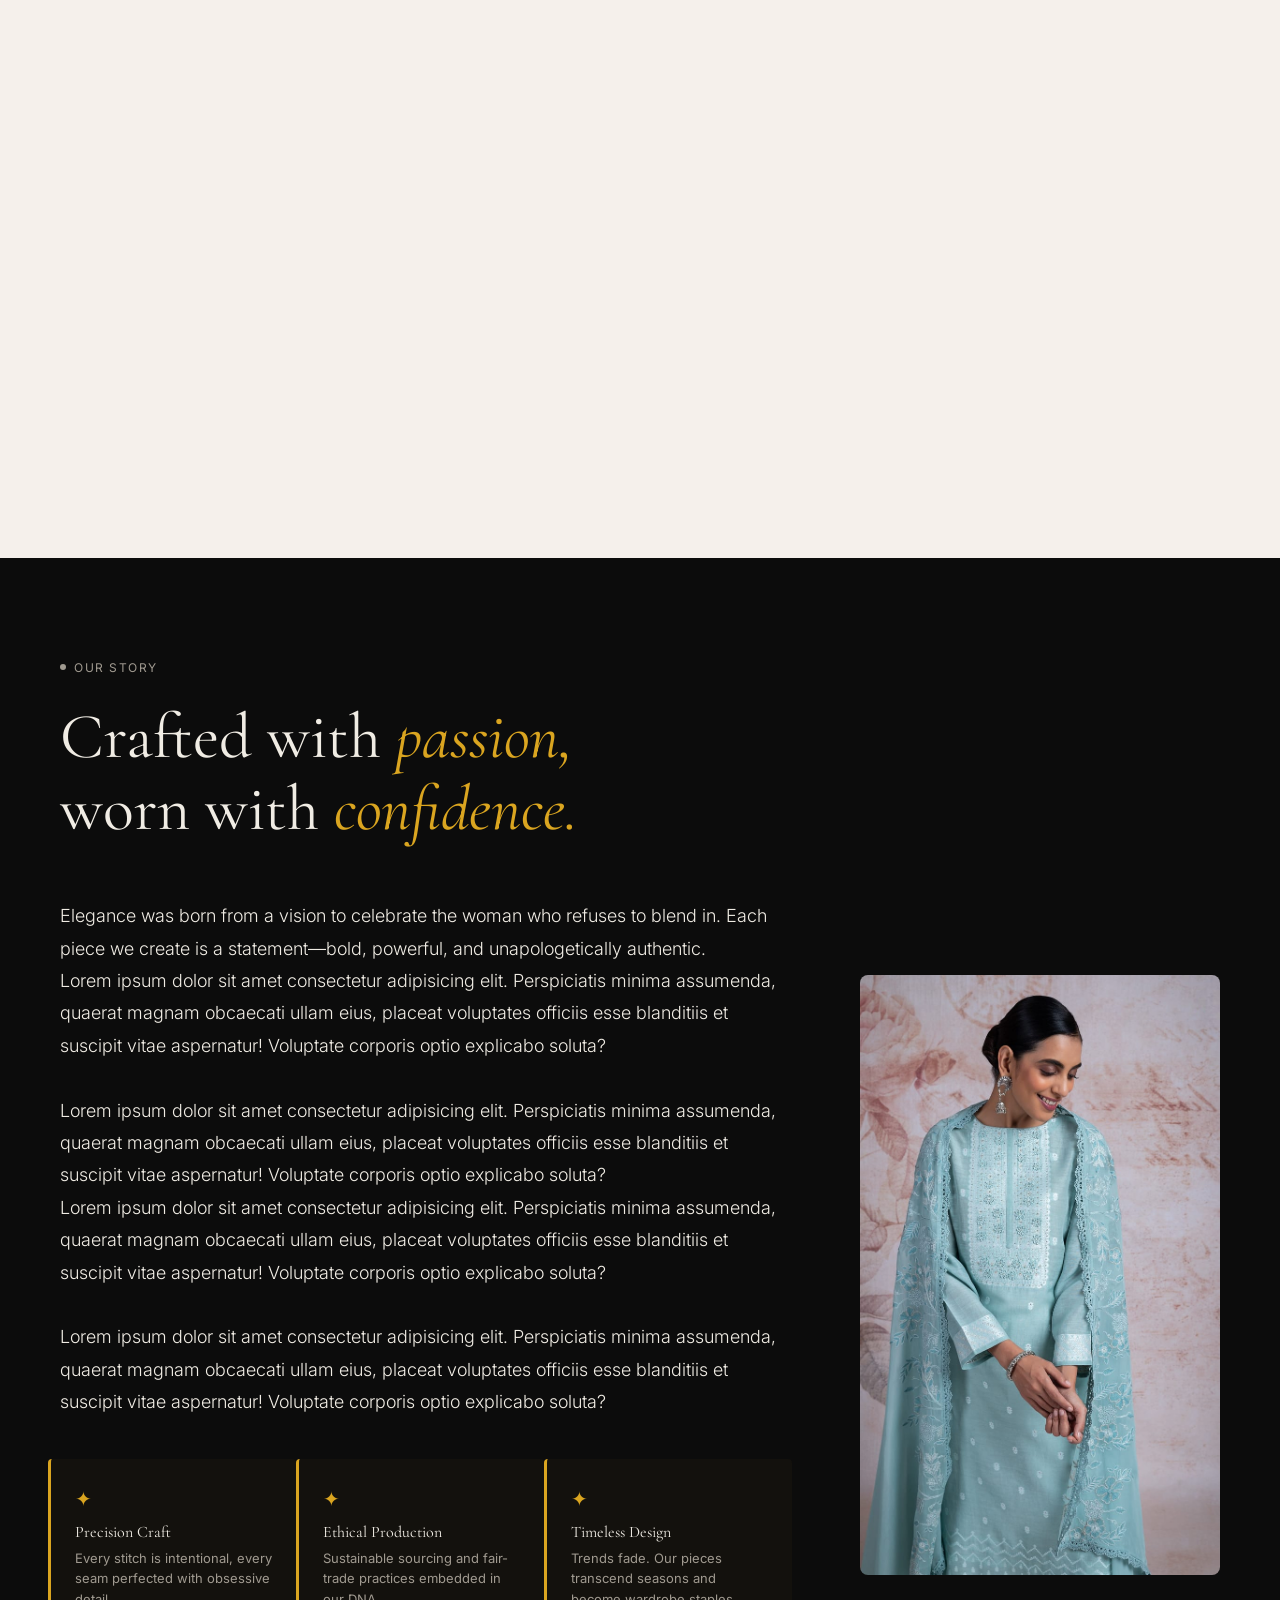
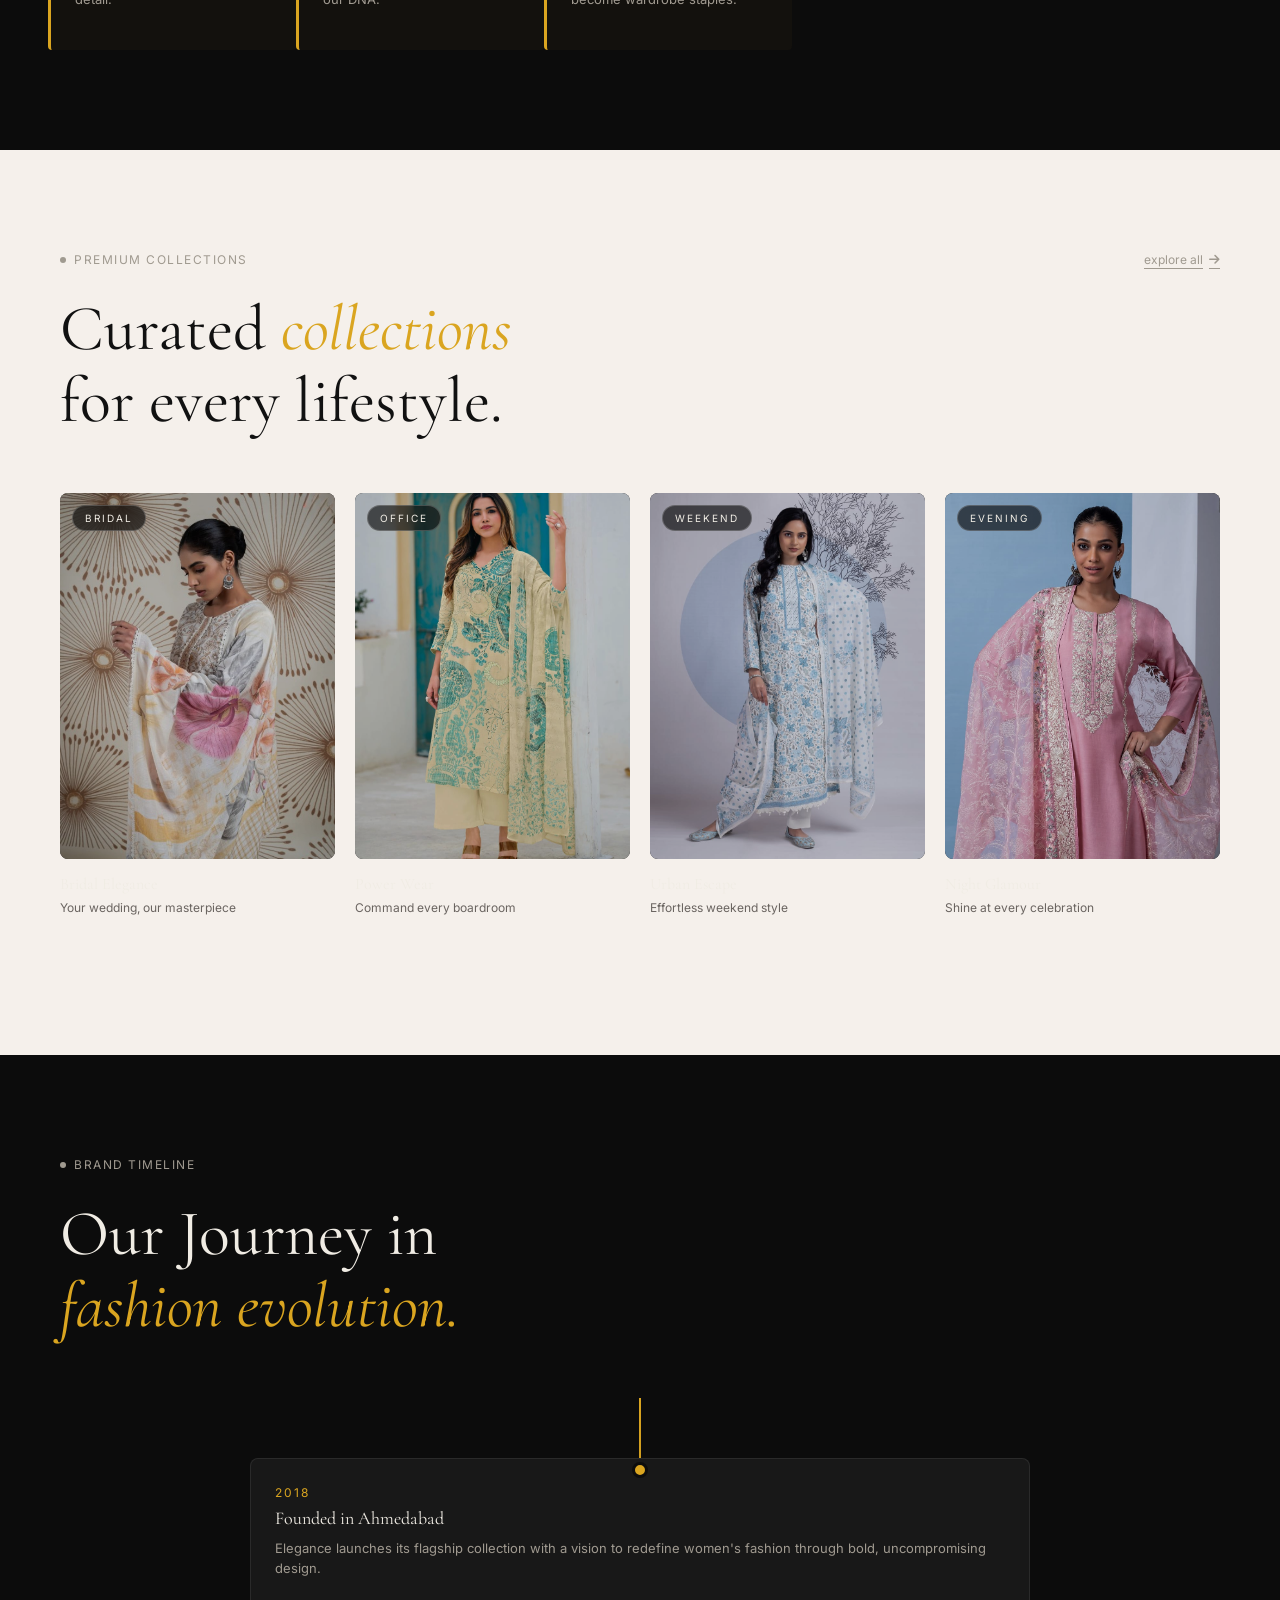
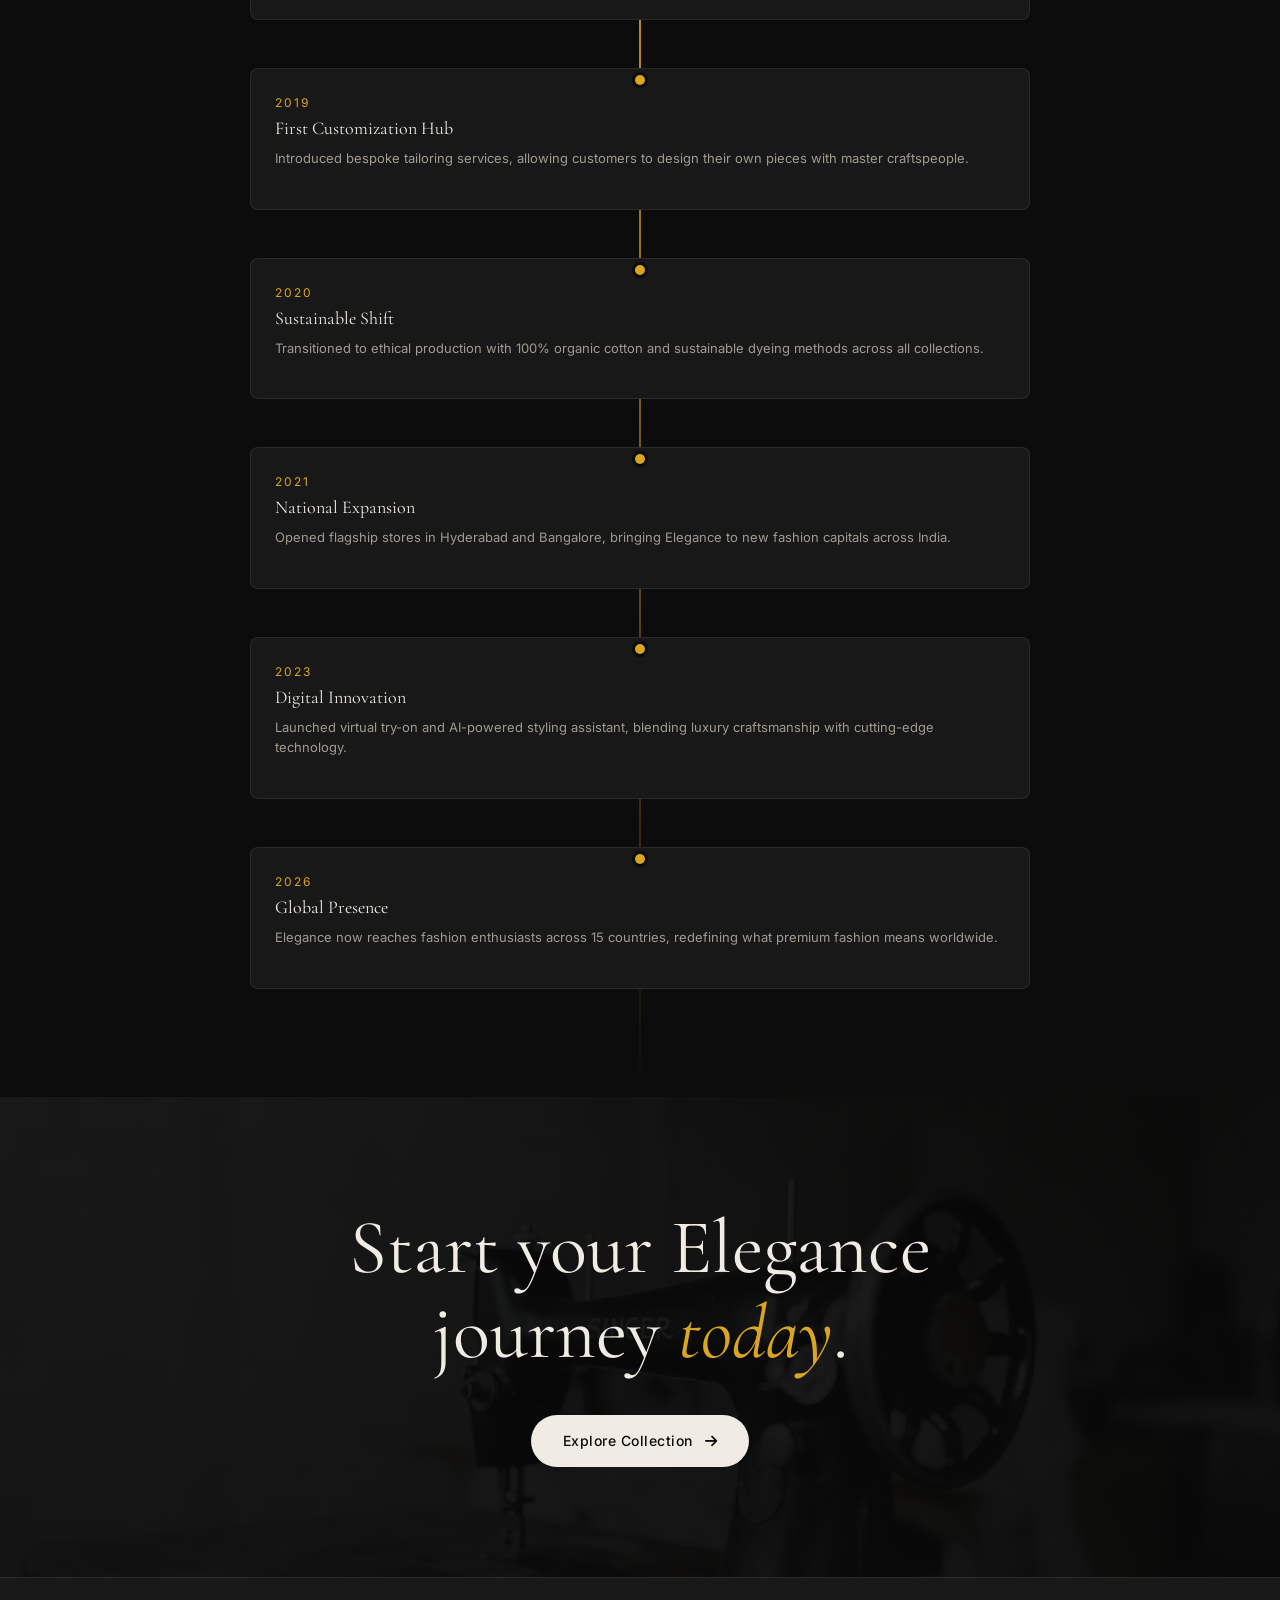
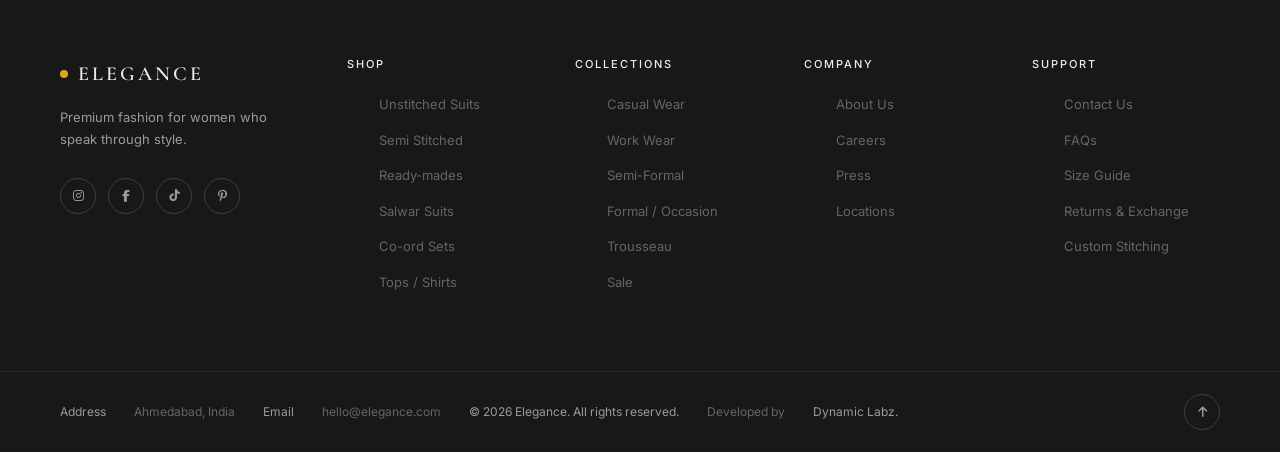
==== commit 8c3c13ef: "updated the image issue" ====
--- a/index.html
+++ b/index.html
@@ -480,7 +480,7 @@
     </div>
 
     <div class="look-card reveal-item" style="--delay:0.1s">
-      <img src="images/2026_05_17_11_18_IMG_3330.jpg" alt="Look 2" loading="lazy" />
+      <img src="images/look_2.jpg" alt="Look 2" loading="lazy" />
       <div class="look-info">
         <span class="look-name">Crimson Blazer</span>
         <span class="look-price">INR 11,500 <i class="fas fa-expand-alt"></i></span>
@@ -488,7 +488,7 @@
     </div>
 
     <div class="look-card reveal-item" style="--delay:0.2s">
-      <img src="images/EC 17023_4.JPG" alt="Look 3" loading="lazy" />
+      <img src="images/look_3.JPG" alt="Look 3" loading="lazy" />
       <div class="look-info">
         <span class="look-name">Beige Co-ord</span>
         <span class="look-price">INR 14,800 <i class="fas fa-expand-alt"></i></span>
@@ -597,7 +597,7 @@
 
     <div class="loc-card reveal-item" style="--delay:0.3s">
       <div class="loc-img-wrap">
-        <img src="https://images.unsplash.com/photo-1512453394486-3ead5cb400ca?w=600&h=400&fit=crop" alt="Banglore Store" loading="lazy" />
+        <img src="images/banglore.avif" alt="Banglore Store" loading="lazy" />
         <div class="loc-overlay"></div>
       </div>
       <div class="loc-body">
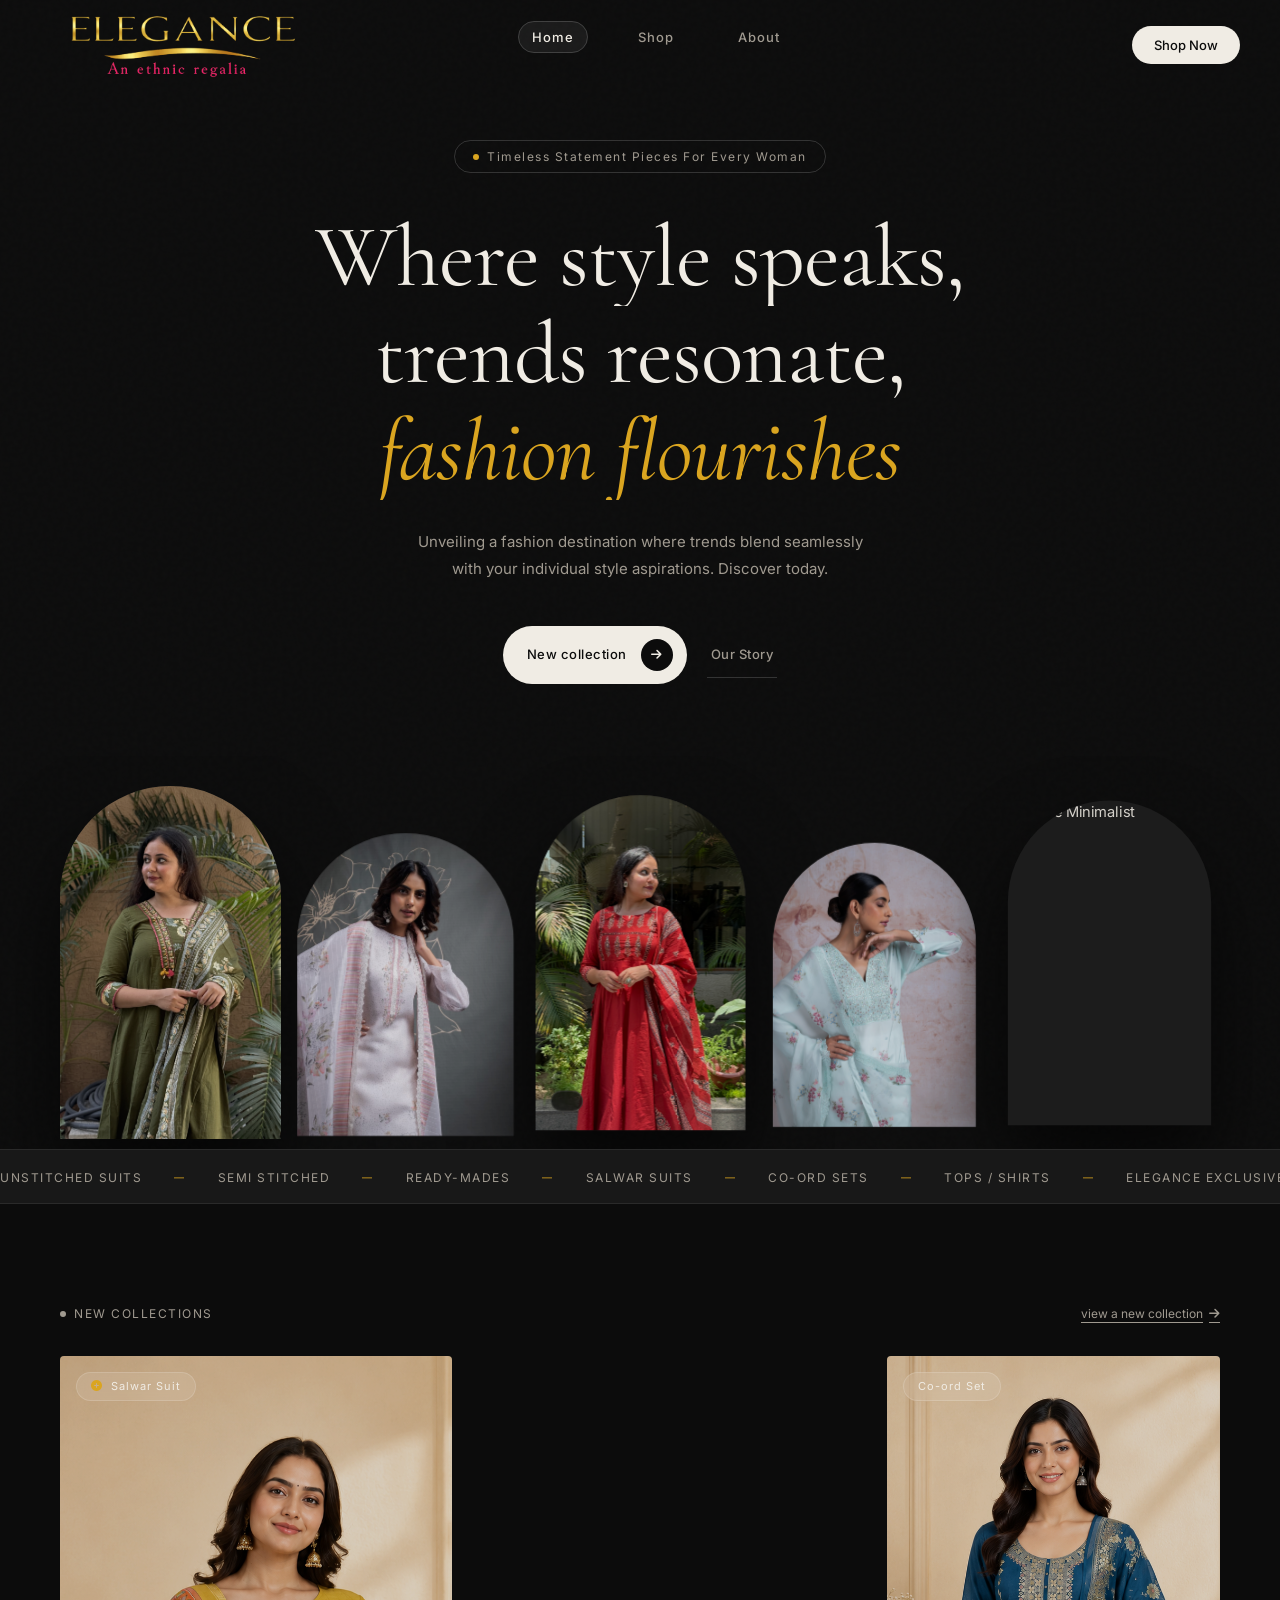
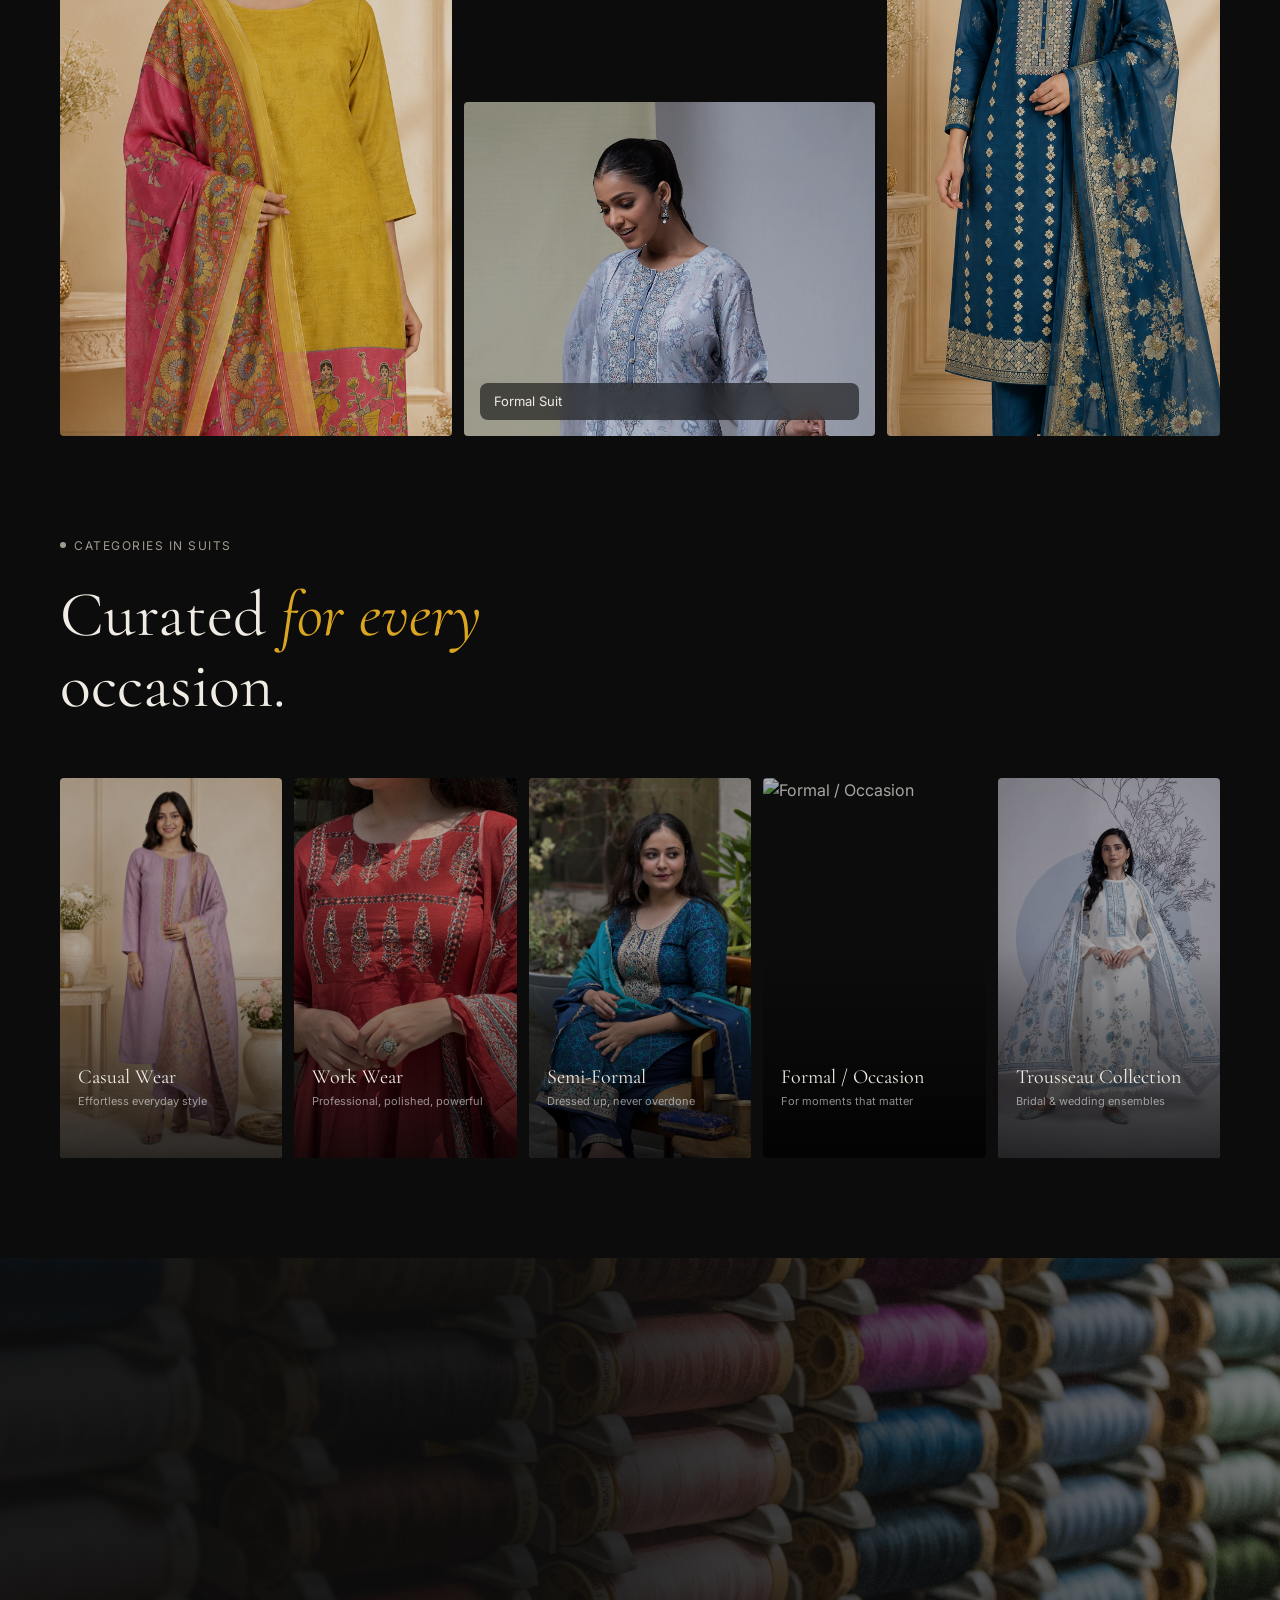
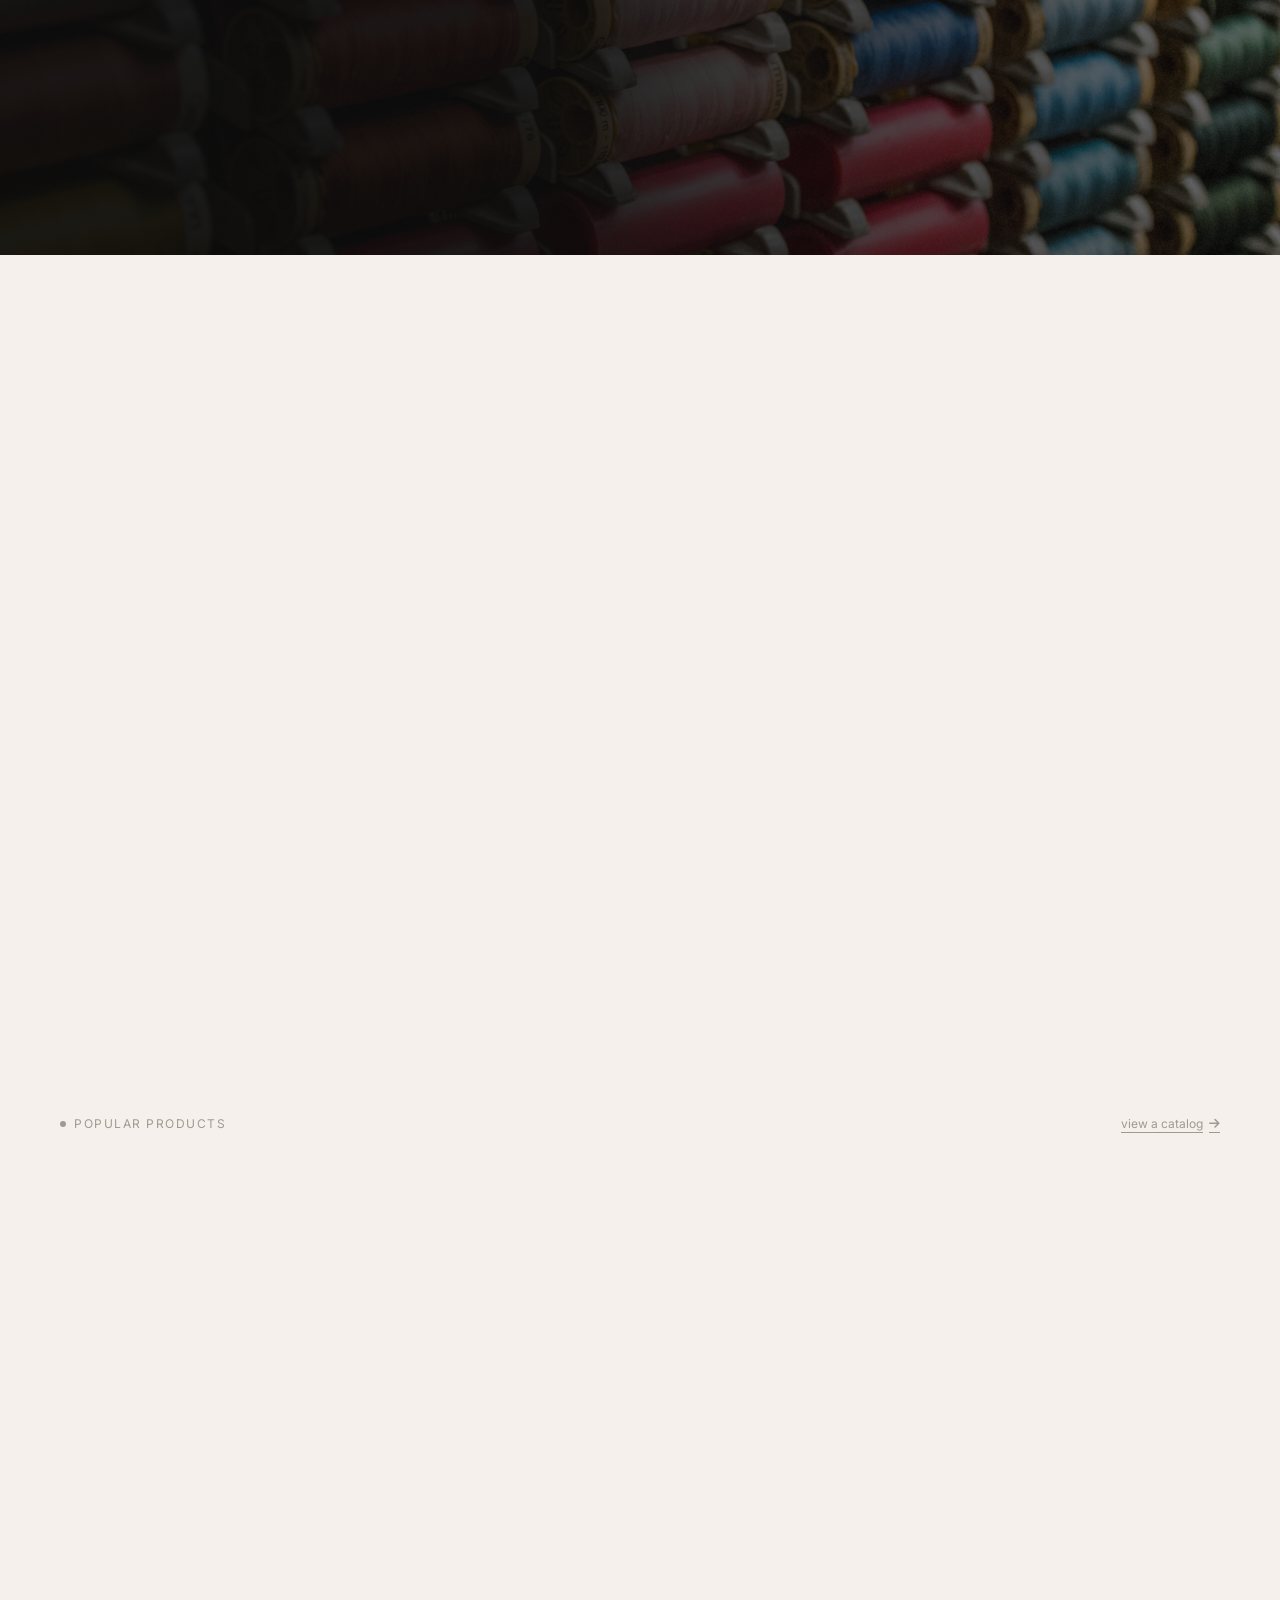
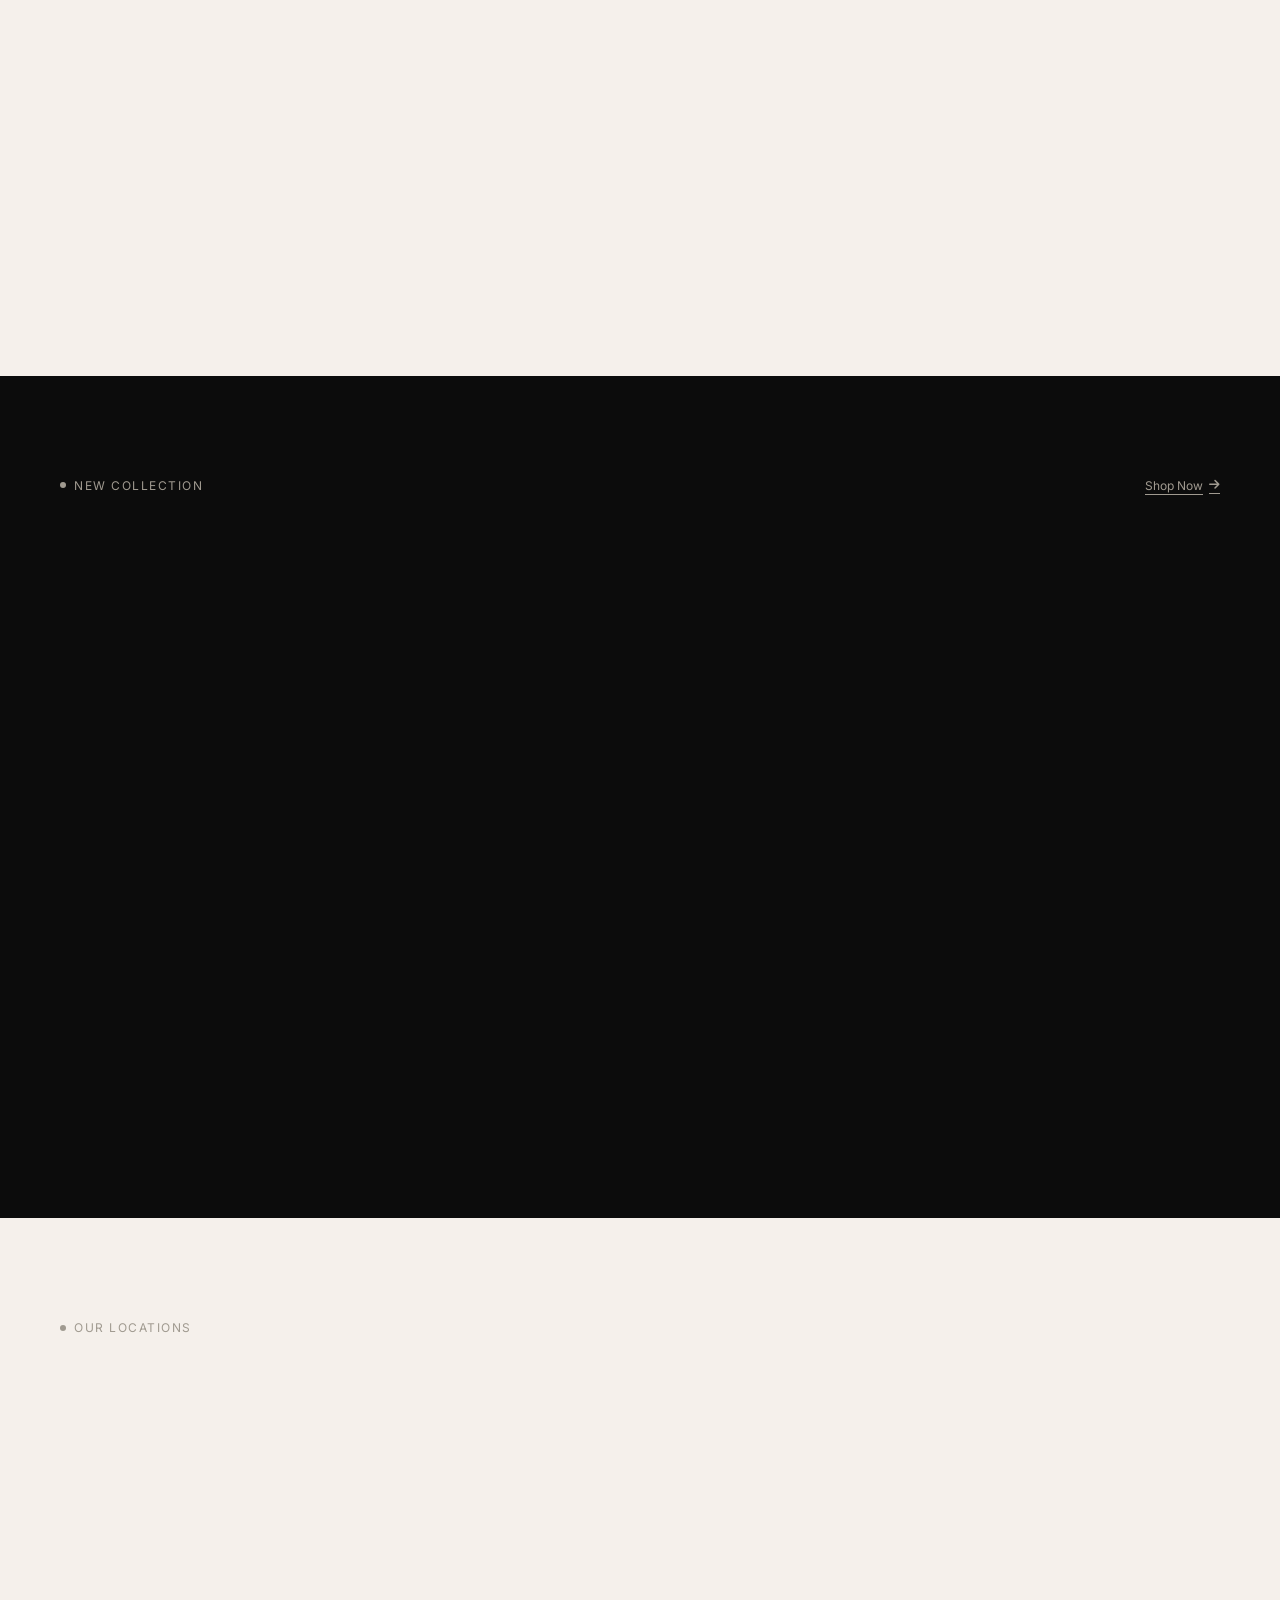
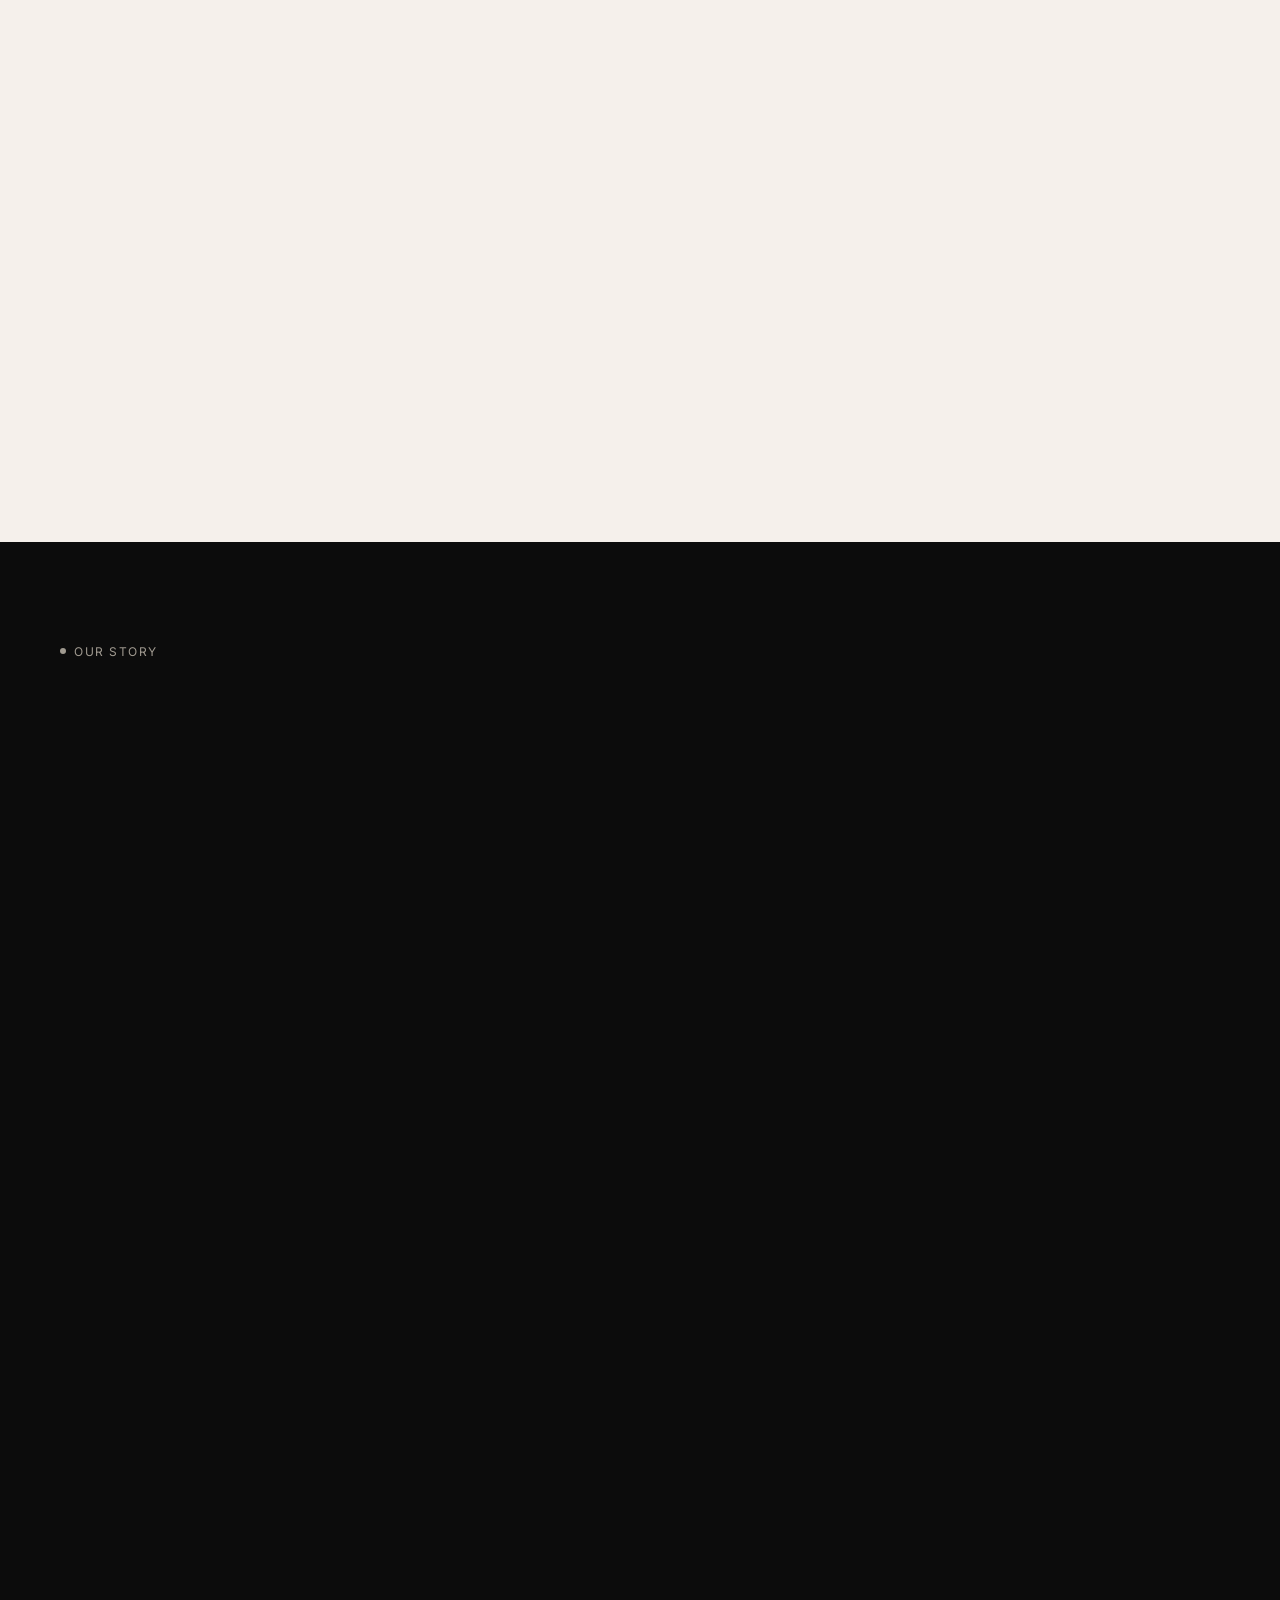
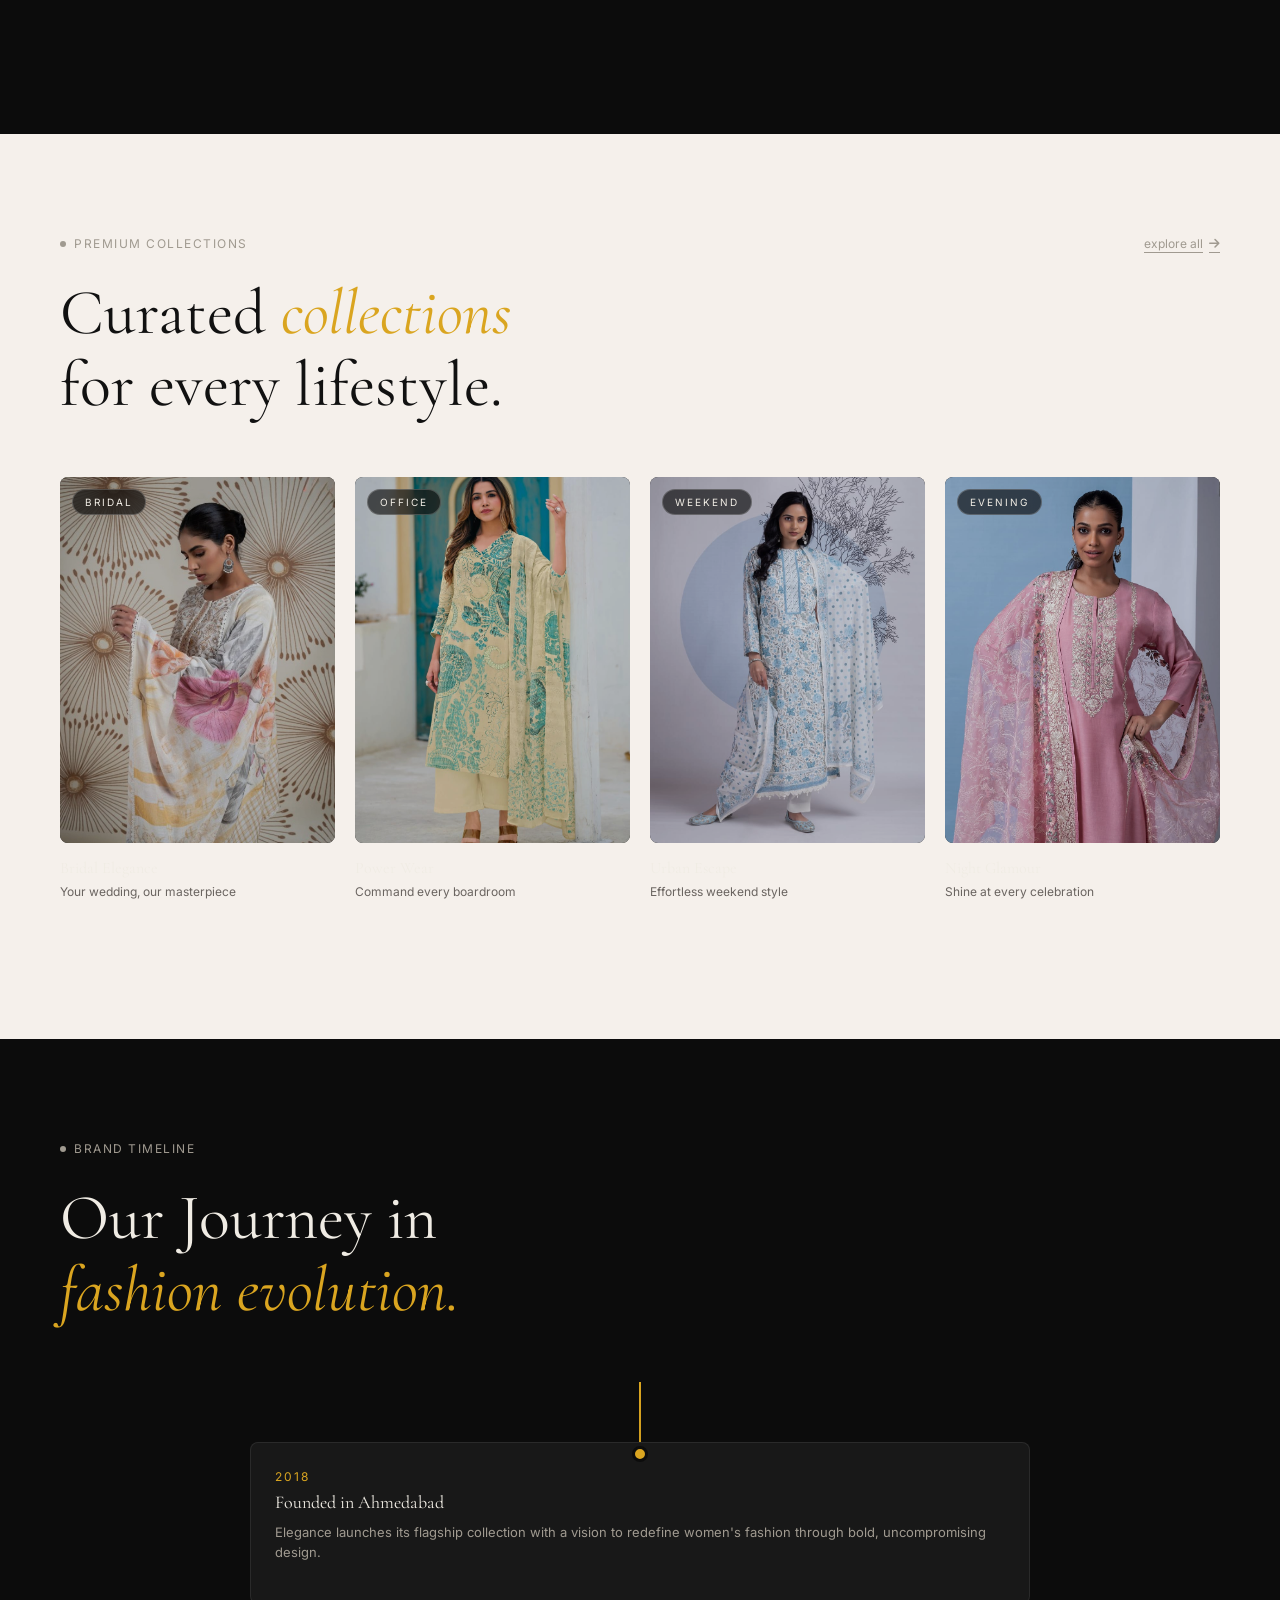
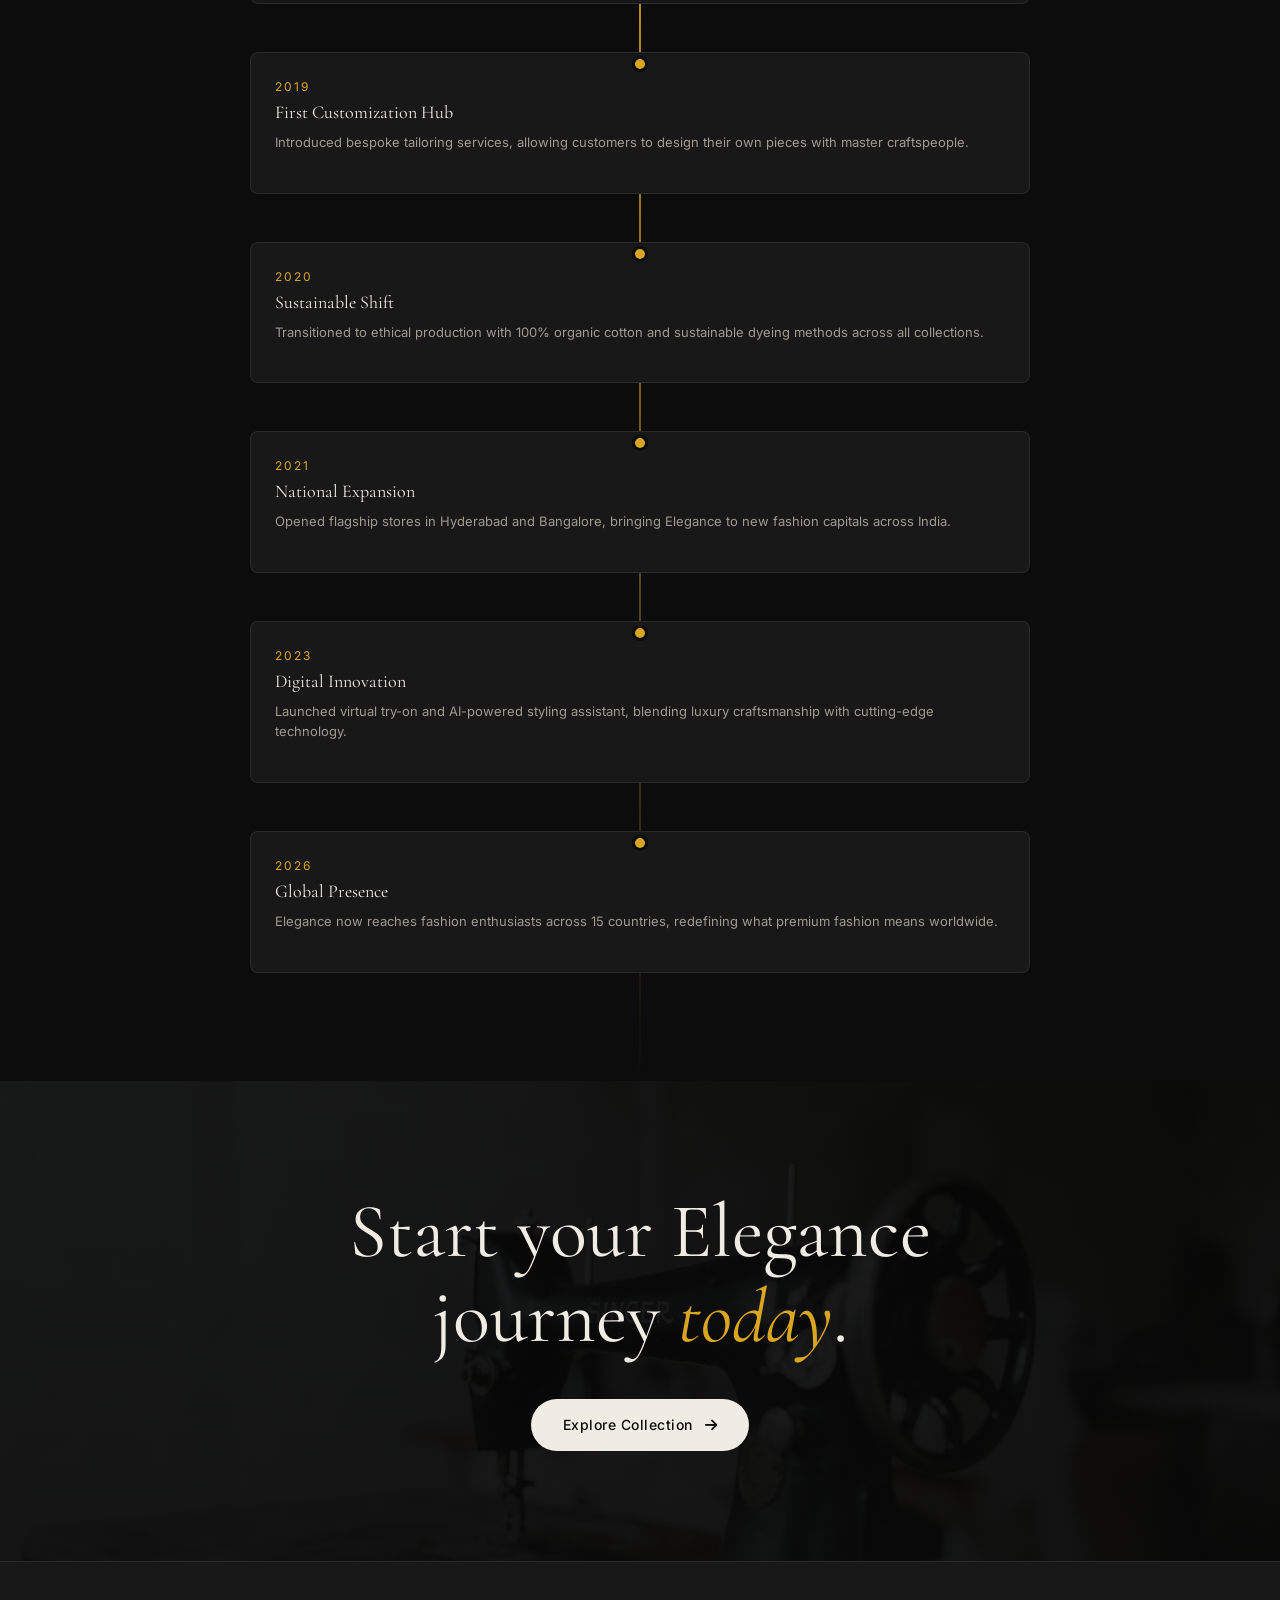
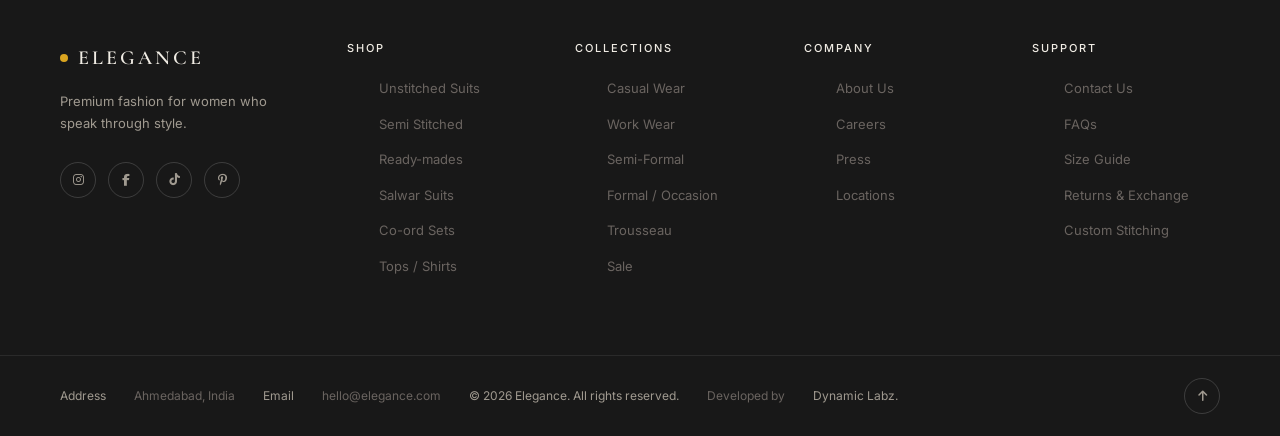
==== commit 0d1c59ee: "updated properly" ====
--- a/index.html
+++ b/index.html
@@ -20,10 +20,9 @@
   <div class="nav-inner">
     <!-- Brand -->
     <a href="#" class="nav-brand">
-      <span class="brand-dot"></span>
-      <span class="brand-wordmark">ELEGANCE</span>
+        <!-- <img src="images/elegance-logo.png" alt="Logo" class="nav-logo"> -->
+        <img src="images/elegance-logo-gold-dash.png" alt="Logo" class="nav-logo">
     </a>
-
     <!-- Center links -->
     <ul class="nav-links" id="navLinks">
       <li><a href="#home" class="nav-link is-active">Home</a></li>
@@ -58,7 +57,7 @@
   <div class="hero-content">
     <div class="hero-badge">
       <span class="badge-dot"></span>
-      New Spring Collection 2026
+      Timeless Statement Pieces For Every Woman
     </div>
 
     <h1 class="hero-title">
@@ -83,7 +82,7 @@
 
   <!-- ─── ARCH CAROUSEL ─── -->
   <div class="arch-carousel" id="archCarousel">
-    <button class="arch-nav arch-prev" id="archPrev" aria-label="Previous">
+    <button class="arch-nav arch-prev d-block d-md-none" id="archPrev" aria-label="Previous">
       <i class="fas fa-chevron-left"></i>
     </button>
 
@@ -135,7 +134,7 @@
               <span class="arch-cat">Co-ord Set</span>
             </div>
             <div class="price-bubble">
-              <span class="price-label">Price for all</span>
+              <!-- <span class="price-label">Price for all</span> -->
               <!-- <span class="price-value">INR 18,500</span> -->
             </div>
           </div>
@@ -199,7 +198,7 @@
       </div>
     </div>
 
-    <button class="arch-nav arch-next" id="archNext" aria-label="Next">
+    <button class="arch-nav arch-next d-block d-md-none" id="archNext" aria-label="Next">
       <i class="fas fa-chevron-right"></i>
     </button>
   </div>
@@ -260,15 +259,16 @@
       <span class="section-label"><span class="dot-label"></span>New Collections</span>
       <a href="#" class="view-all-link">view a new collection <i class="fas fa-arrow-right"></i></a>
     </div>
-    <div class="marquee-dot"></div>
+    <!-- <div class="marquee-dot"></div> -->
   </div>
 
   <div class="editorial-grid">
     <!-- Left tall card -->
     <div class="ed-card ed-tall reveal-item">
       <div class="ed-img-wrap">
+        <!-- src="images/EC 15955 (4).jpg"  -->
         <img
-          src="images/EC 15955 (4).jpg"
+          src="images/17.png"
           alt="New Collection 1" loading="lazy" />
         <div class="ed-label">
           <span class="ed-tag"><i class="fas fa-plus-circle"></i></span>
@@ -283,7 +283,7 @@
       <div class="ed-card reveal-item" style="--delay:0.15s">
         <div class="ed-img-wrap">
           <img
-            src="images/2026_05_17_12_19_IMG_3407.JPG"
+            src="images/19.png"
             alt="New Collection 2" loading="lazy" />
           <div class="ed-label-bottom">
             <span>Blazer</span>
@@ -311,7 +311,7 @@
     <div class="ed-card ed-third reveal-item" style="--delay:0.45s">
       <div class="ed-img-wrap">
         <img
-          src="images/EC 15976 (2).jpg"
+          src="images/15.png"
           alt="New Collection 4" loading="lazy" />
         <div class="ed-label">
           <span>Co-ord Set</span>
@@ -336,7 +336,7 @@
   <div class="cats-grid">
     <div class="cat-card reveal-item" style="--delay:0s">
       <div class="cat-img-wrap">
-        <img src="images/EC 15705.6.jpg" alt="Casual Wear" loading="lazy" />
+        <img src="images/6.png" alt="Casual Wear" loading="lazy" />
         <div class="cat-overlay"></div>
       </div>
       <div class="cat-body">
--- a/styles.css
+++ b/styles.css
@@ -106,20 +106,38 @@
   display: flex;
   align-items: center;
   justify-content: space-between;
-  height: 70px;
+  /* height: 70px; */
   gap: 32px;
 }
+
 
 /* Brand */
 .nav-brand {
-  display: flex; align-items: center; gap: 10px;
+  display: flex;
+  align-items: center;
+  gap: 10px;
+  flex: 1;
   font-family: var(--font-serif);
   font-size: 22px;
   font-weight: 600;
   letter-spacing: 3px;
   color: var(--text-1);
-  flex-shrink: 0;
-}
+  /* flex-shrink: 0; */
+}
+.nav-logo{
+    height: 90px;
+    width: auto;
+    padding: 8px 0; /* Adjust 6px–10px to your liking */
+    display: block;
+}
+
+.nav-links,
+.nav-actions,
+.nav-brand {
+    display: flex;
+    align-items: center;
+}
+
 .brand-dot {
   width: 8px; height: 8px;
   background: var(--accent);
@@ -134,8 +152,11 @@
 
 /* Nav links */
 .nav-links {
-  display: flex; align-items: center; gap: 36px;
-  flex: 1; justify-content: center;
+  display: flex;
+  align-items: center;
+  justify-content: center;
+  gap: 36px;
+  flex: 1;
 }
 .nav-links .nav-link {
   font-size: 13px;
@@ -167,8 +188,11 @@
 
 /* Nav actions */
 .nav-actions {
-  display: flex; align-items: center; gap: 12px;
-  flex-shrink: 0;
+  display: flex;
+  align-items: center;
+  justify-content: flex-end;
+  gap: 12px;
+  flex: 1;
 }
 .nav-icon-btn {
   background: none; border: none;
@@ -1484,7 +1508,7 @@
 
 @media (max-width: 480px) {
   .hero-title { font-size: 38px; }
-  .arch-track { padding: 0 40px; }
+  /* .arch-track { padding: 0 40px; } */
   .arch-card { flex: 0 0 78vw; }
   .cta-heading { font-size: 36px; }
   .stitch-heading { font-size: 36px; }
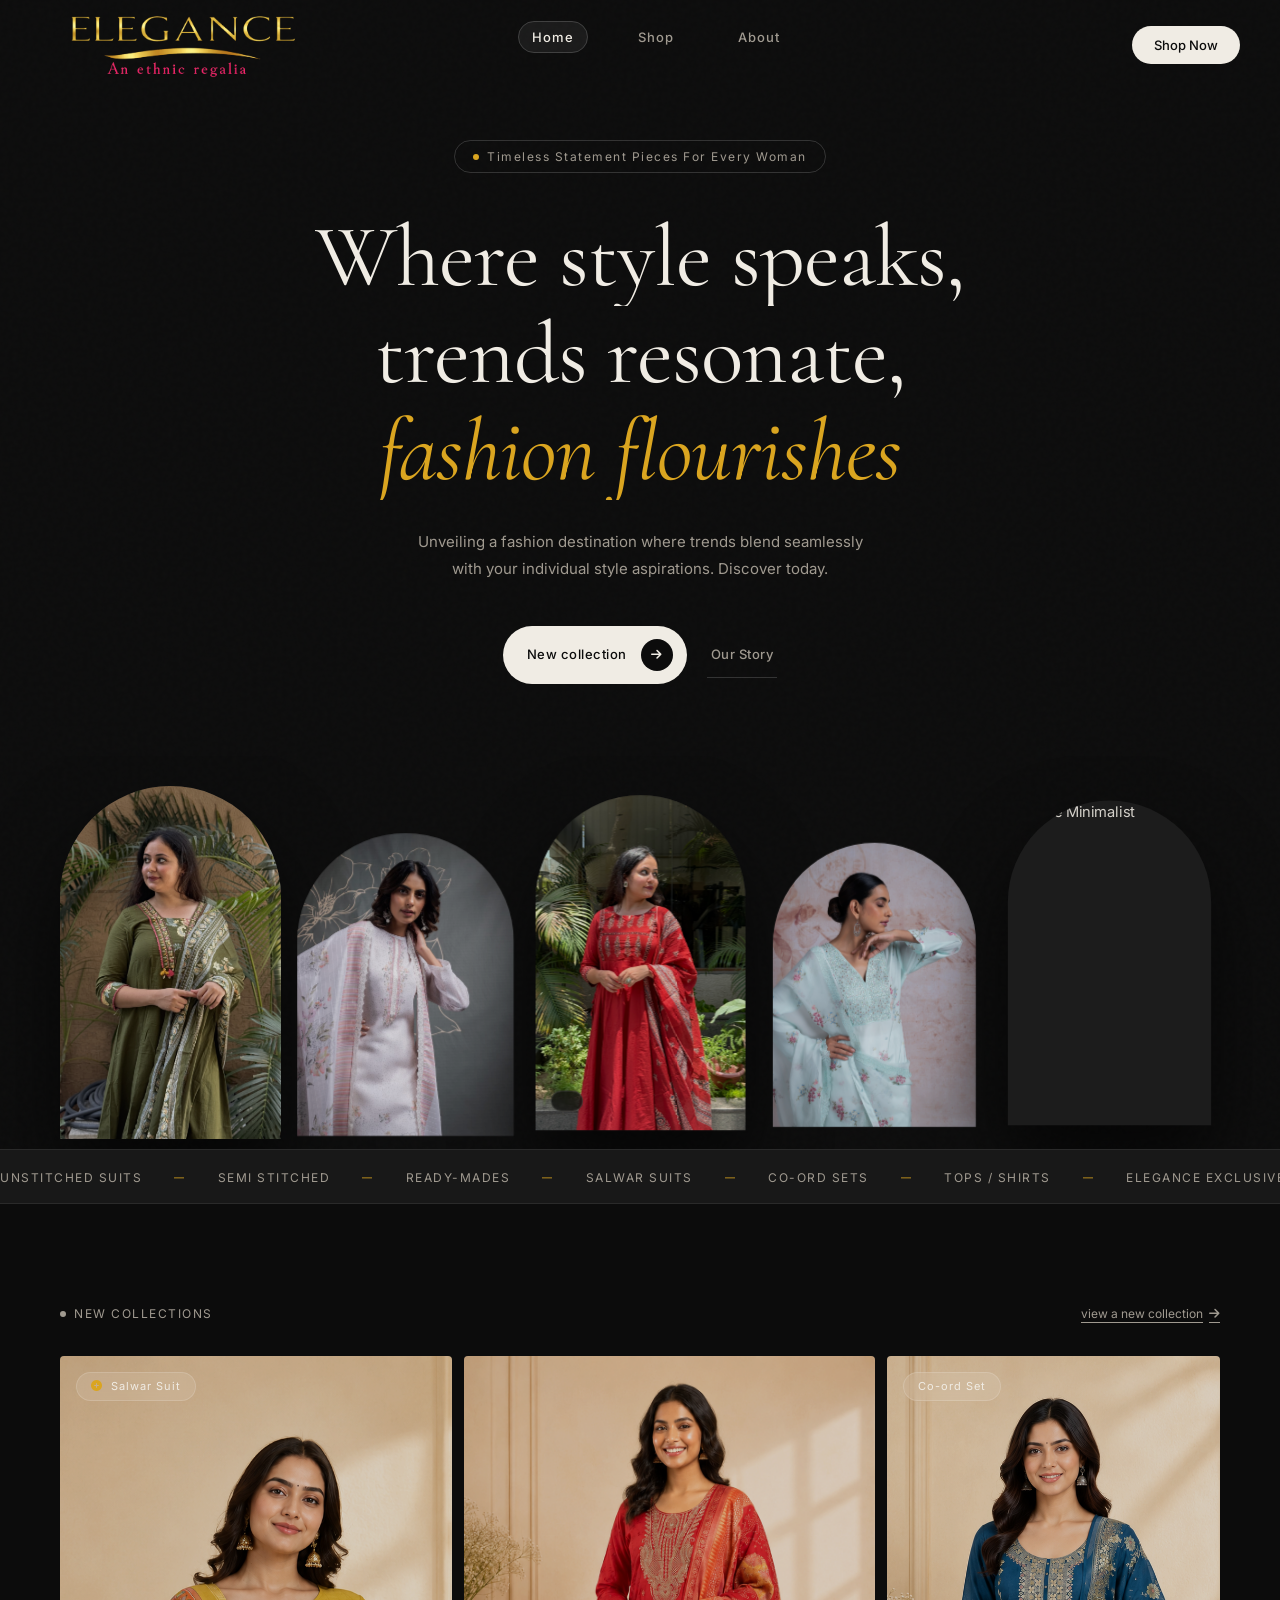
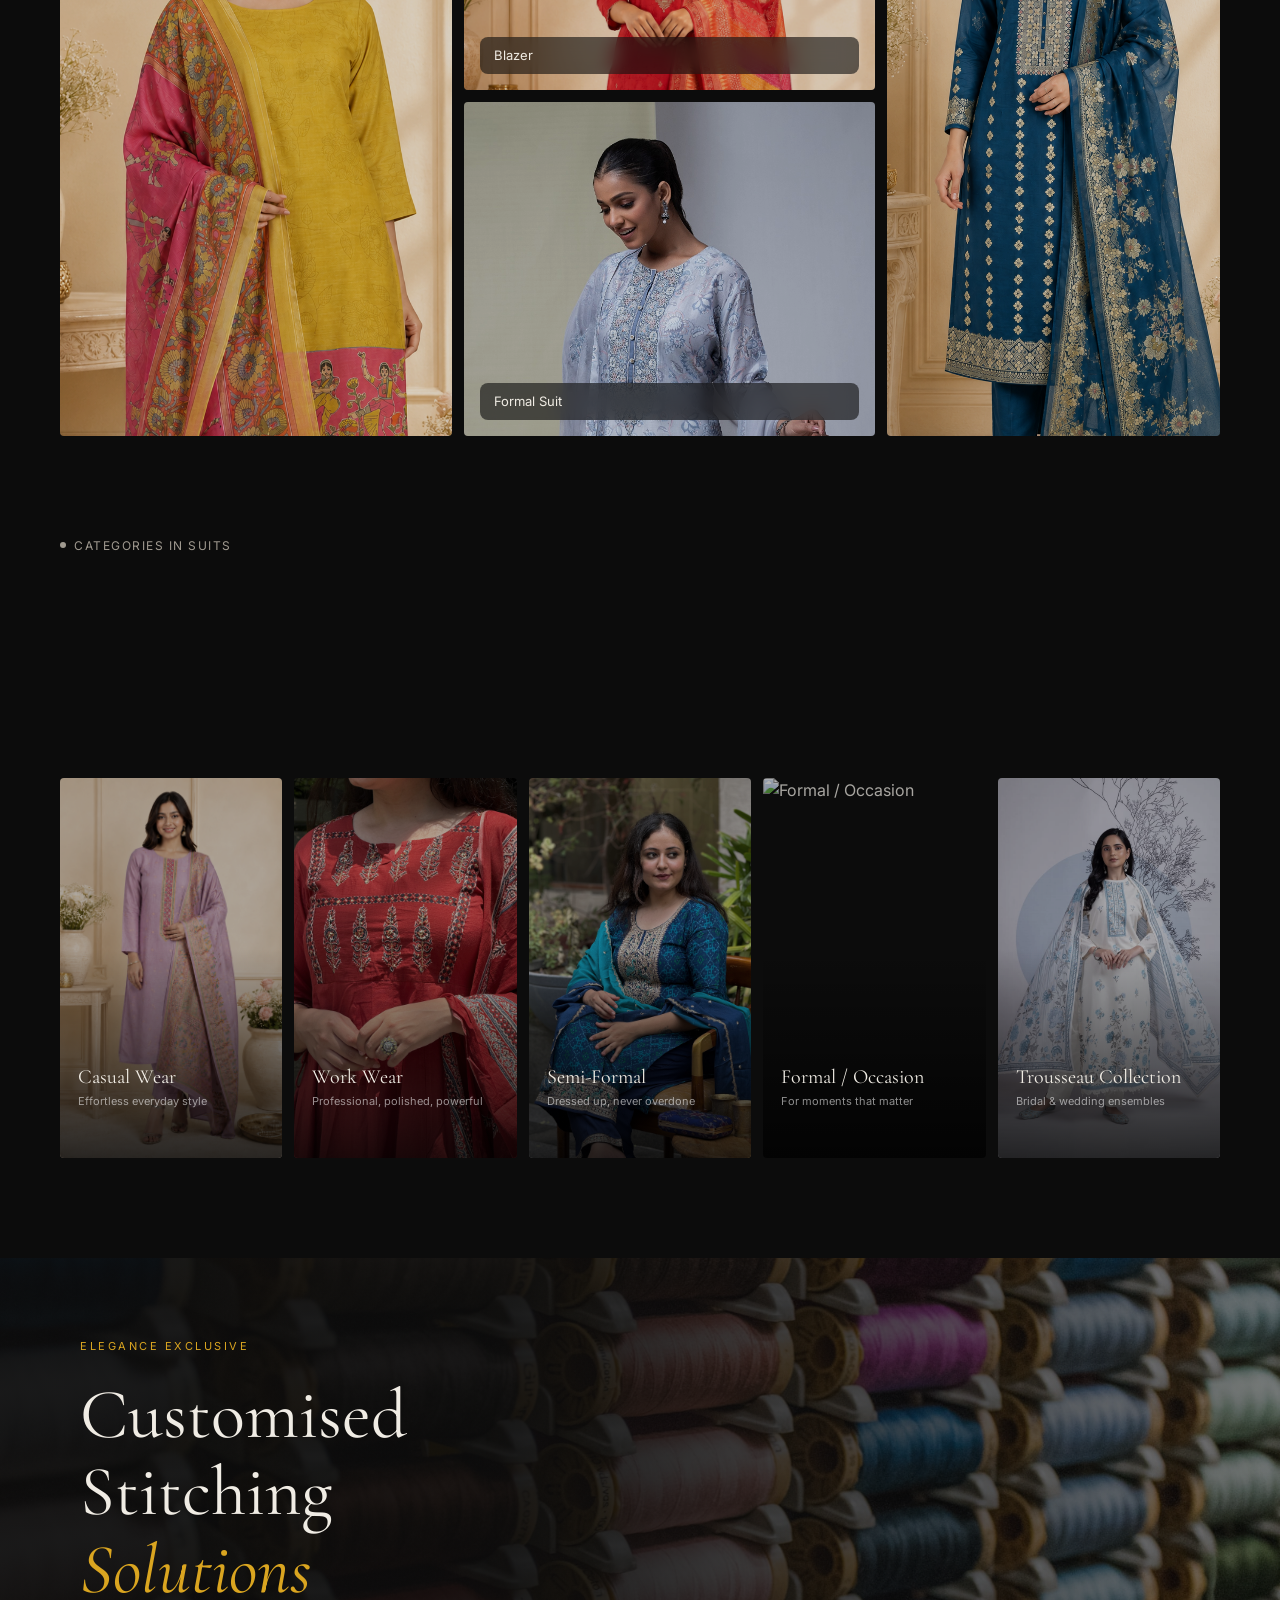
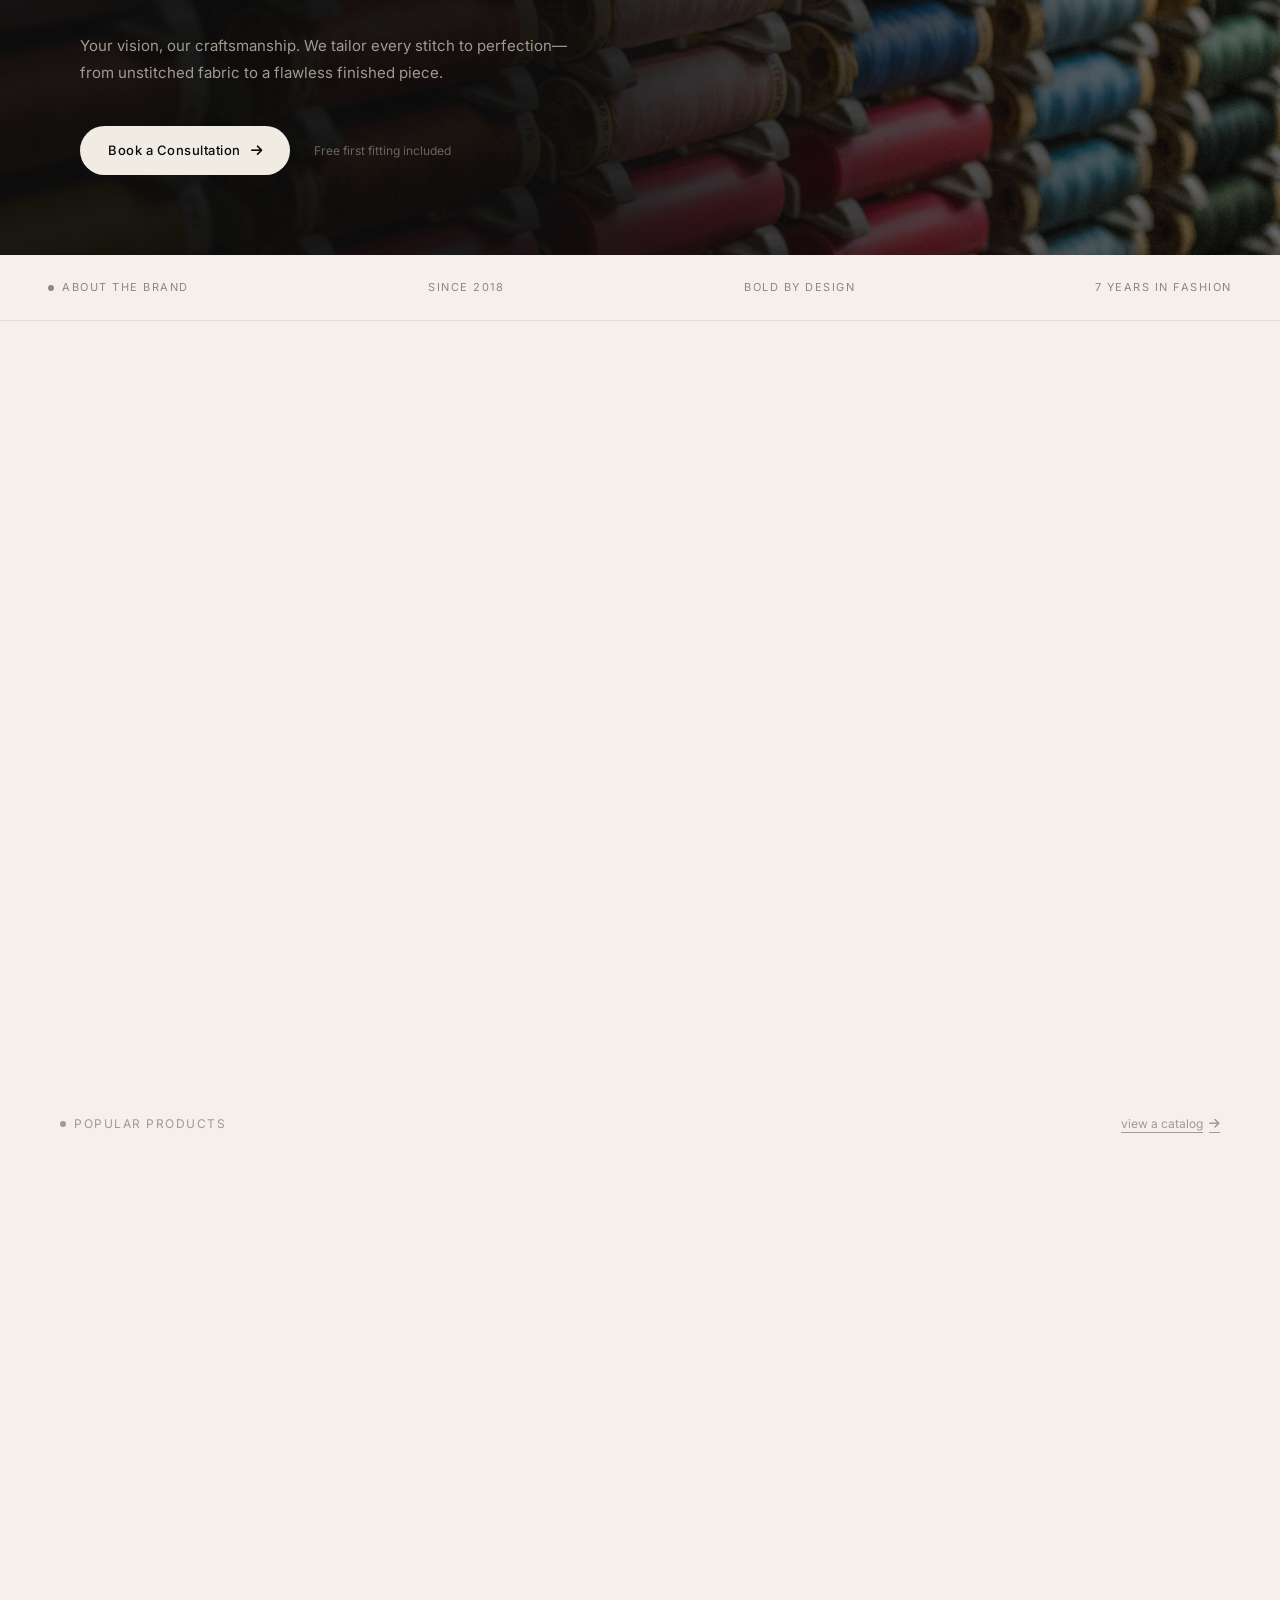
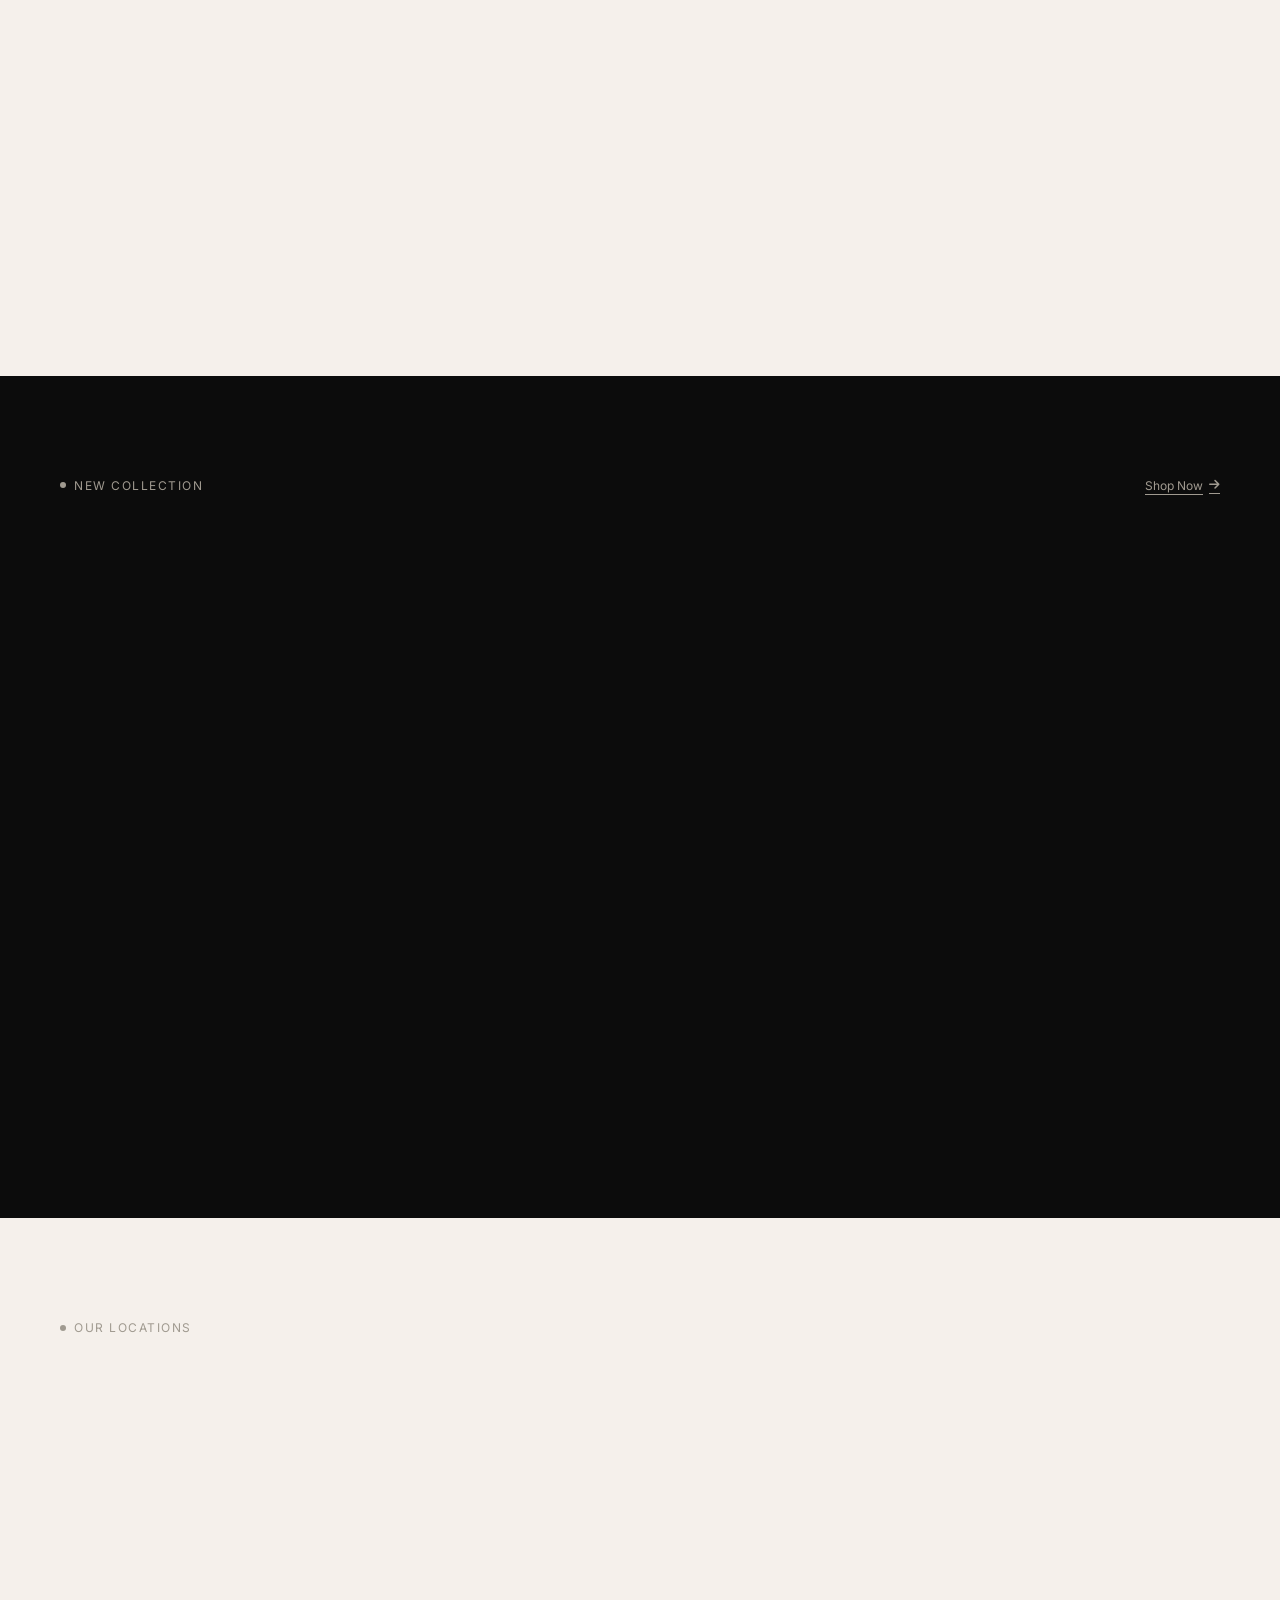
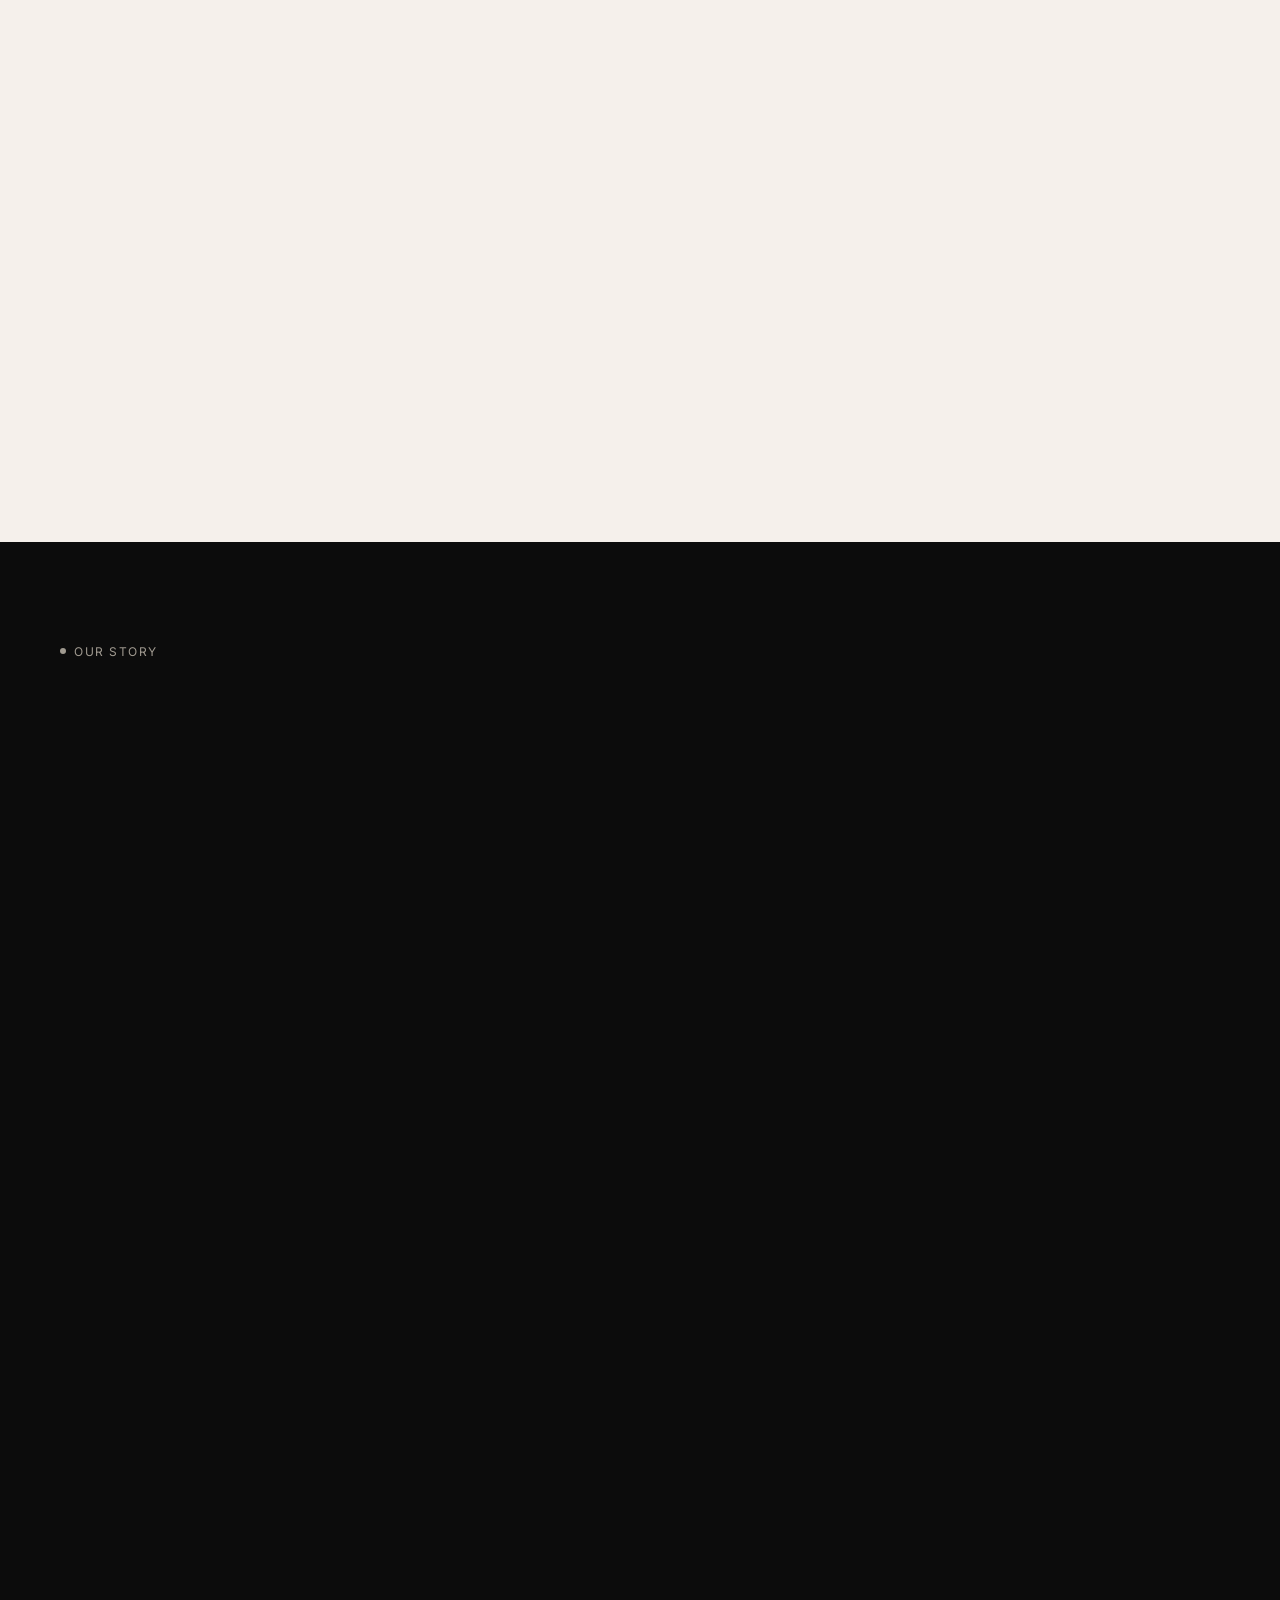
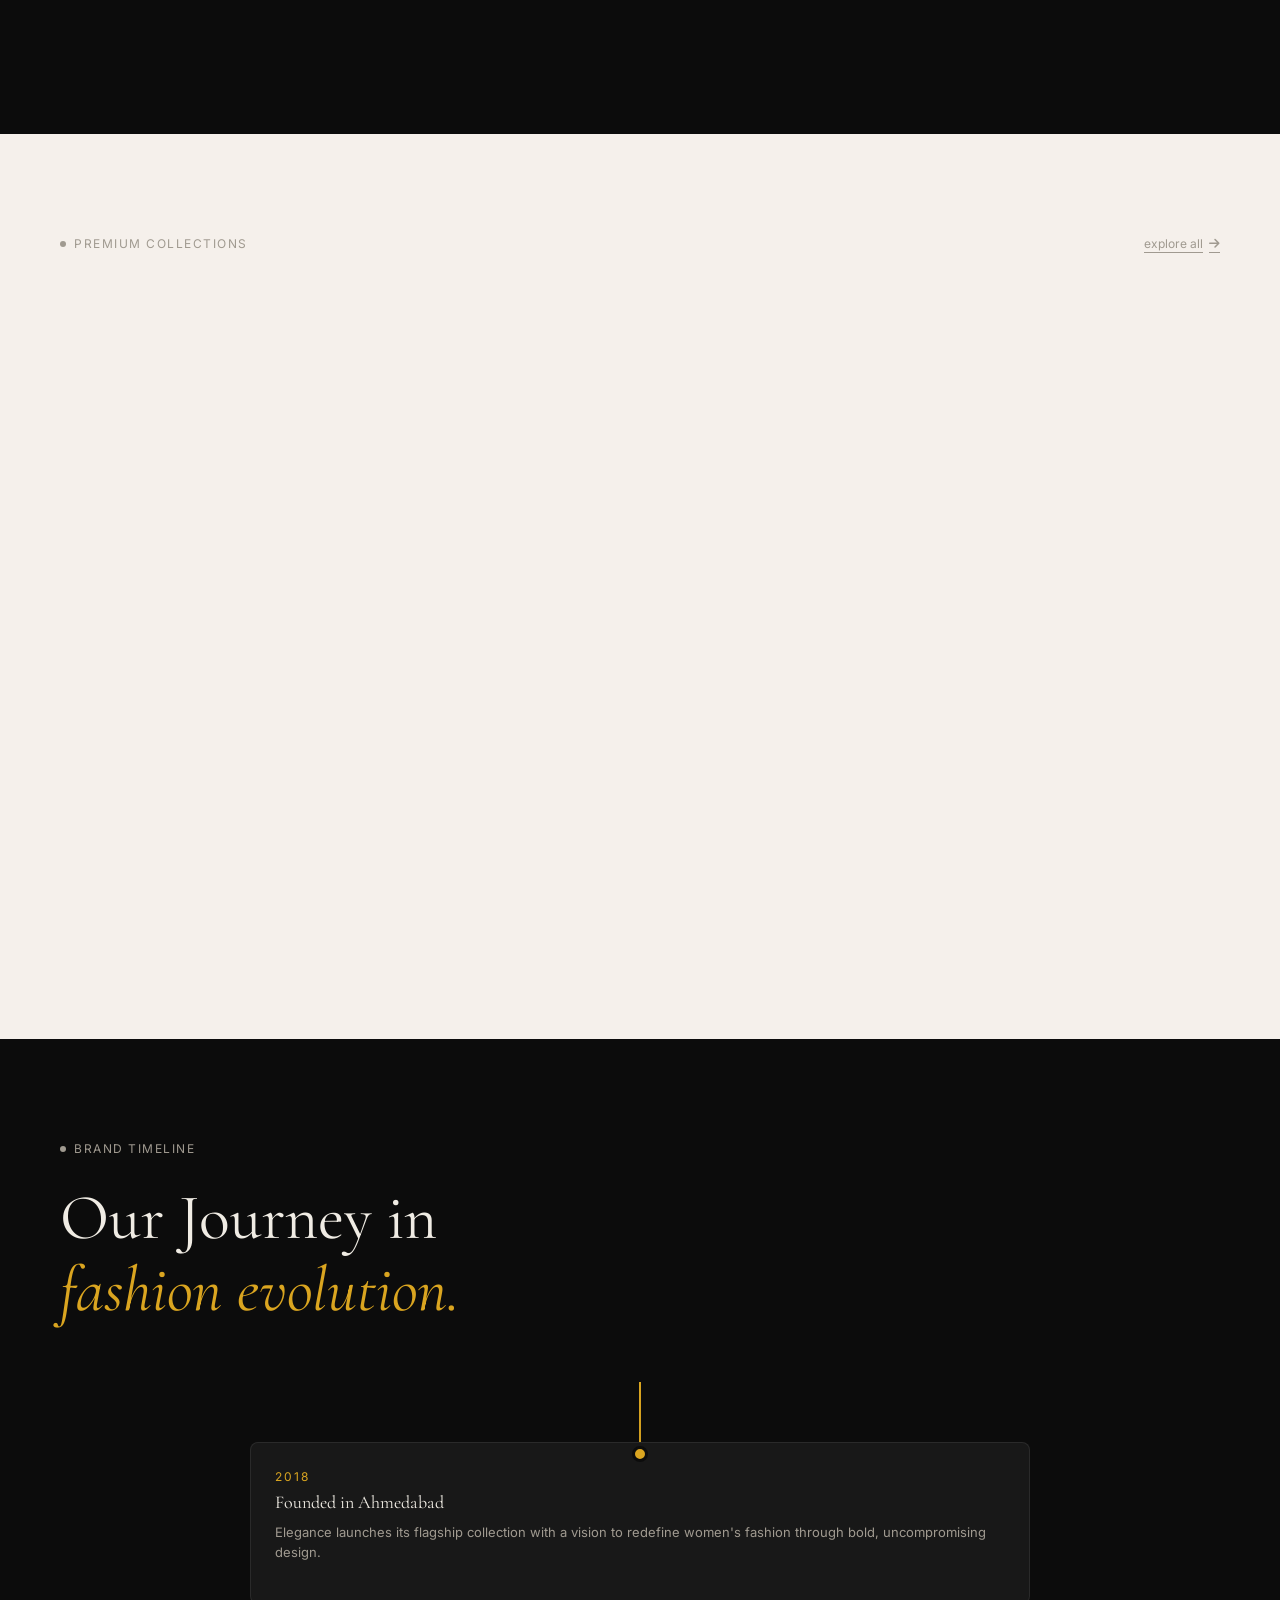
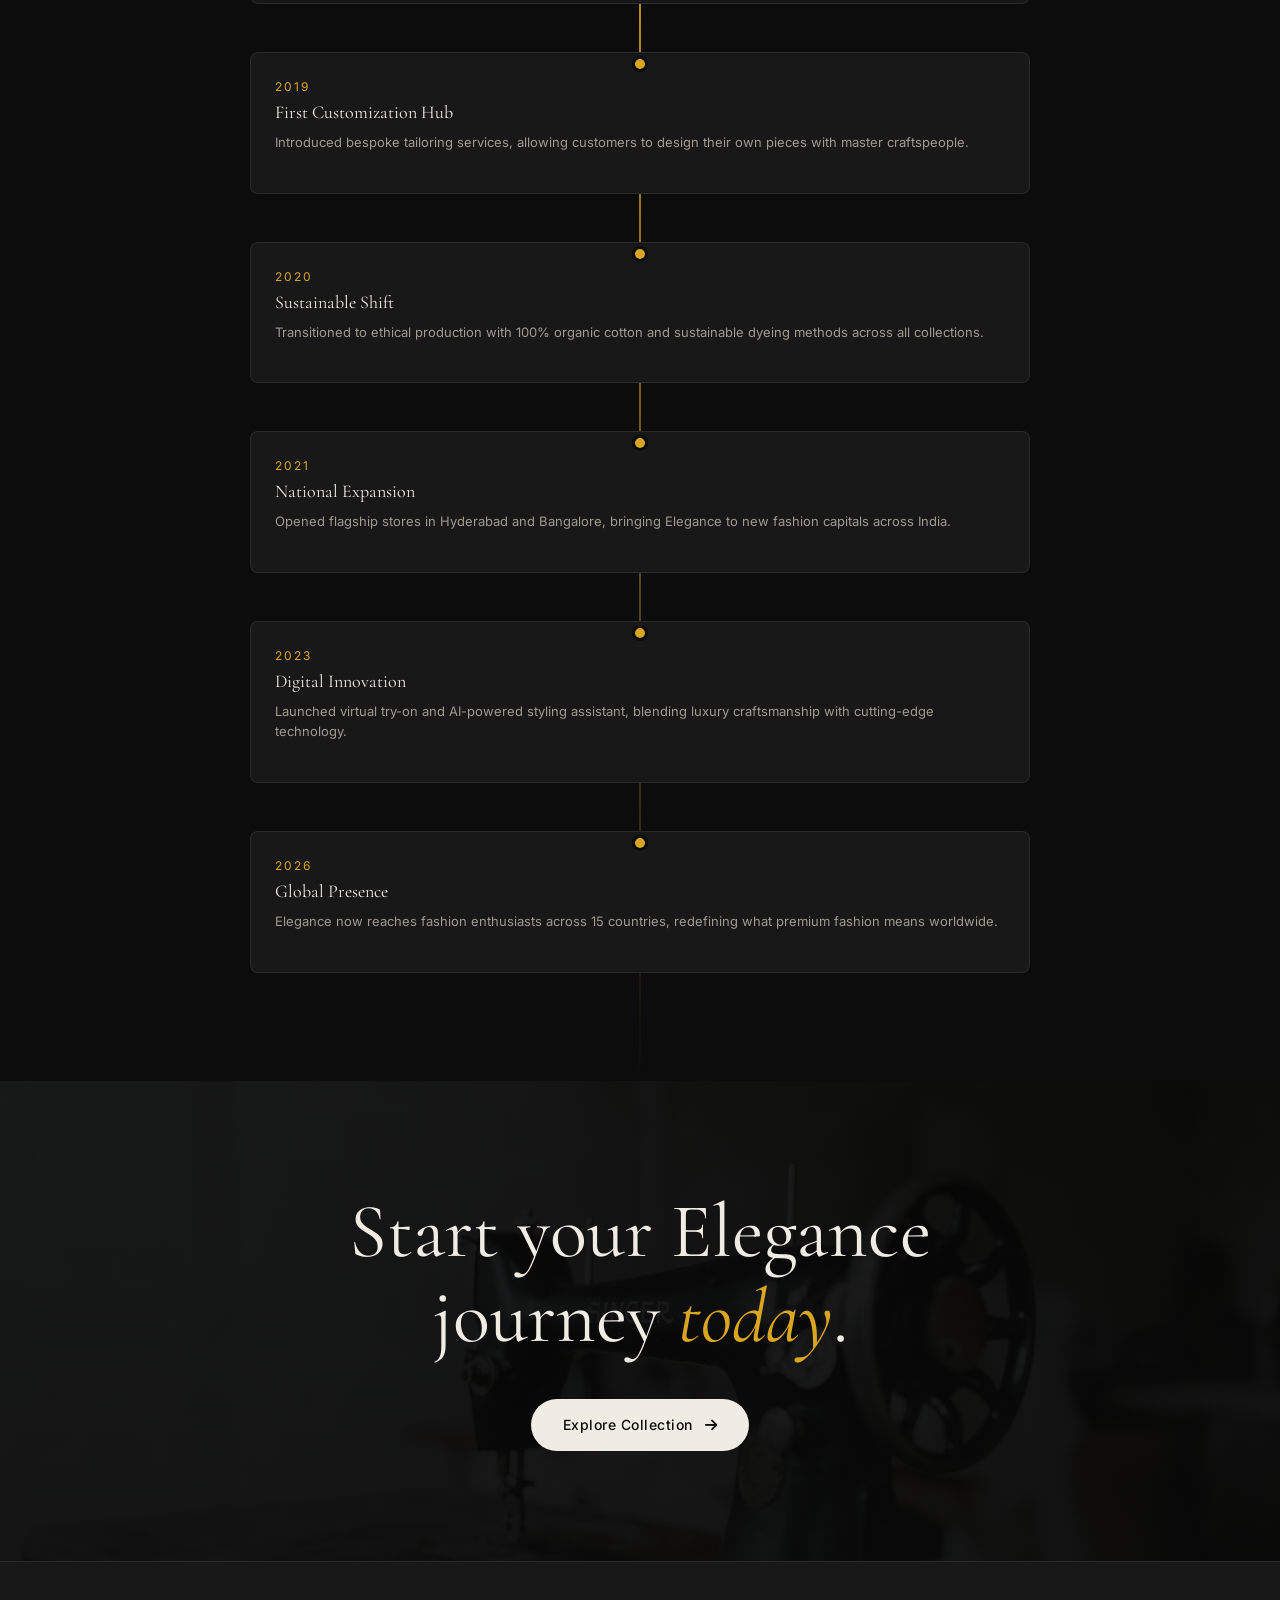
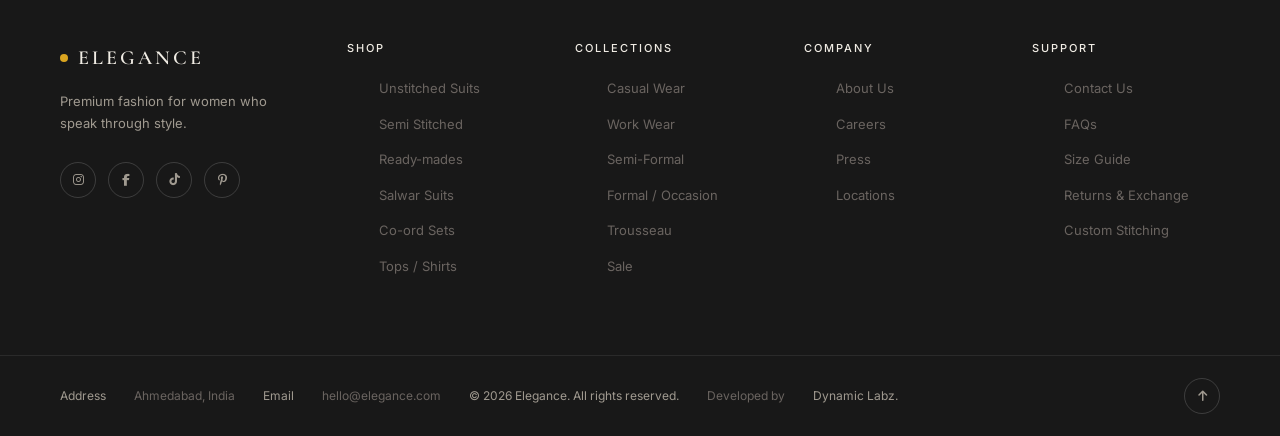
==== commit cab4d51e: "Update index.html" ====
--- a/index.html
+++ b/index.html
@@ -10,6 +10,7 @@
   <link href="https://fonts.googleapis.com/css2?family=Cormorant+Garamond:ital,wght@0,300;0,400;0,500;0,600;0,700;1,300;1,400&family=Inter:wght@300;400;500;600&display=swap" rel="stylesheet" />
   <link rel="stylesheet" href="https://cdnjs.cloudflare.com/ajax/libs/font-awesome/6.5.0/css/all.min.css" />
   <link rel="stylesheet" href="styles.css" />
+  <!-- Updting -->
 </head>
 <body>
 
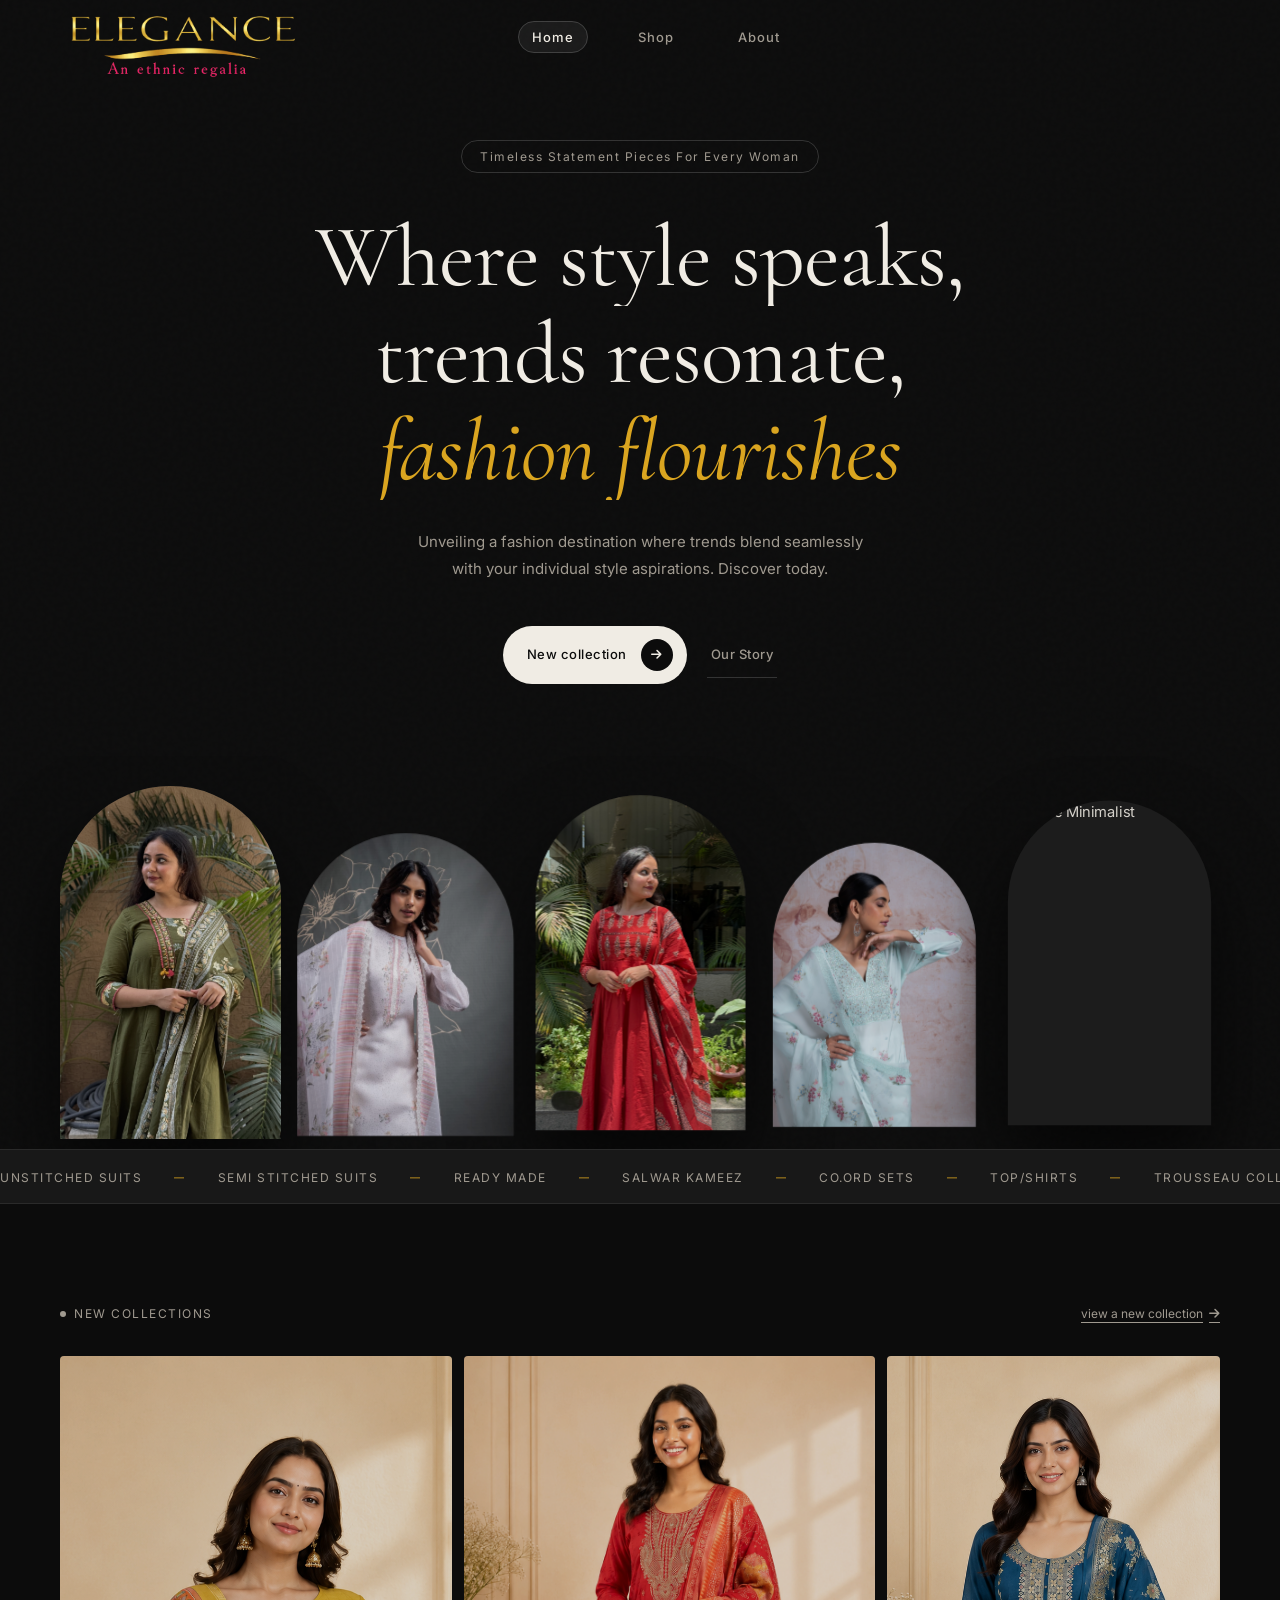
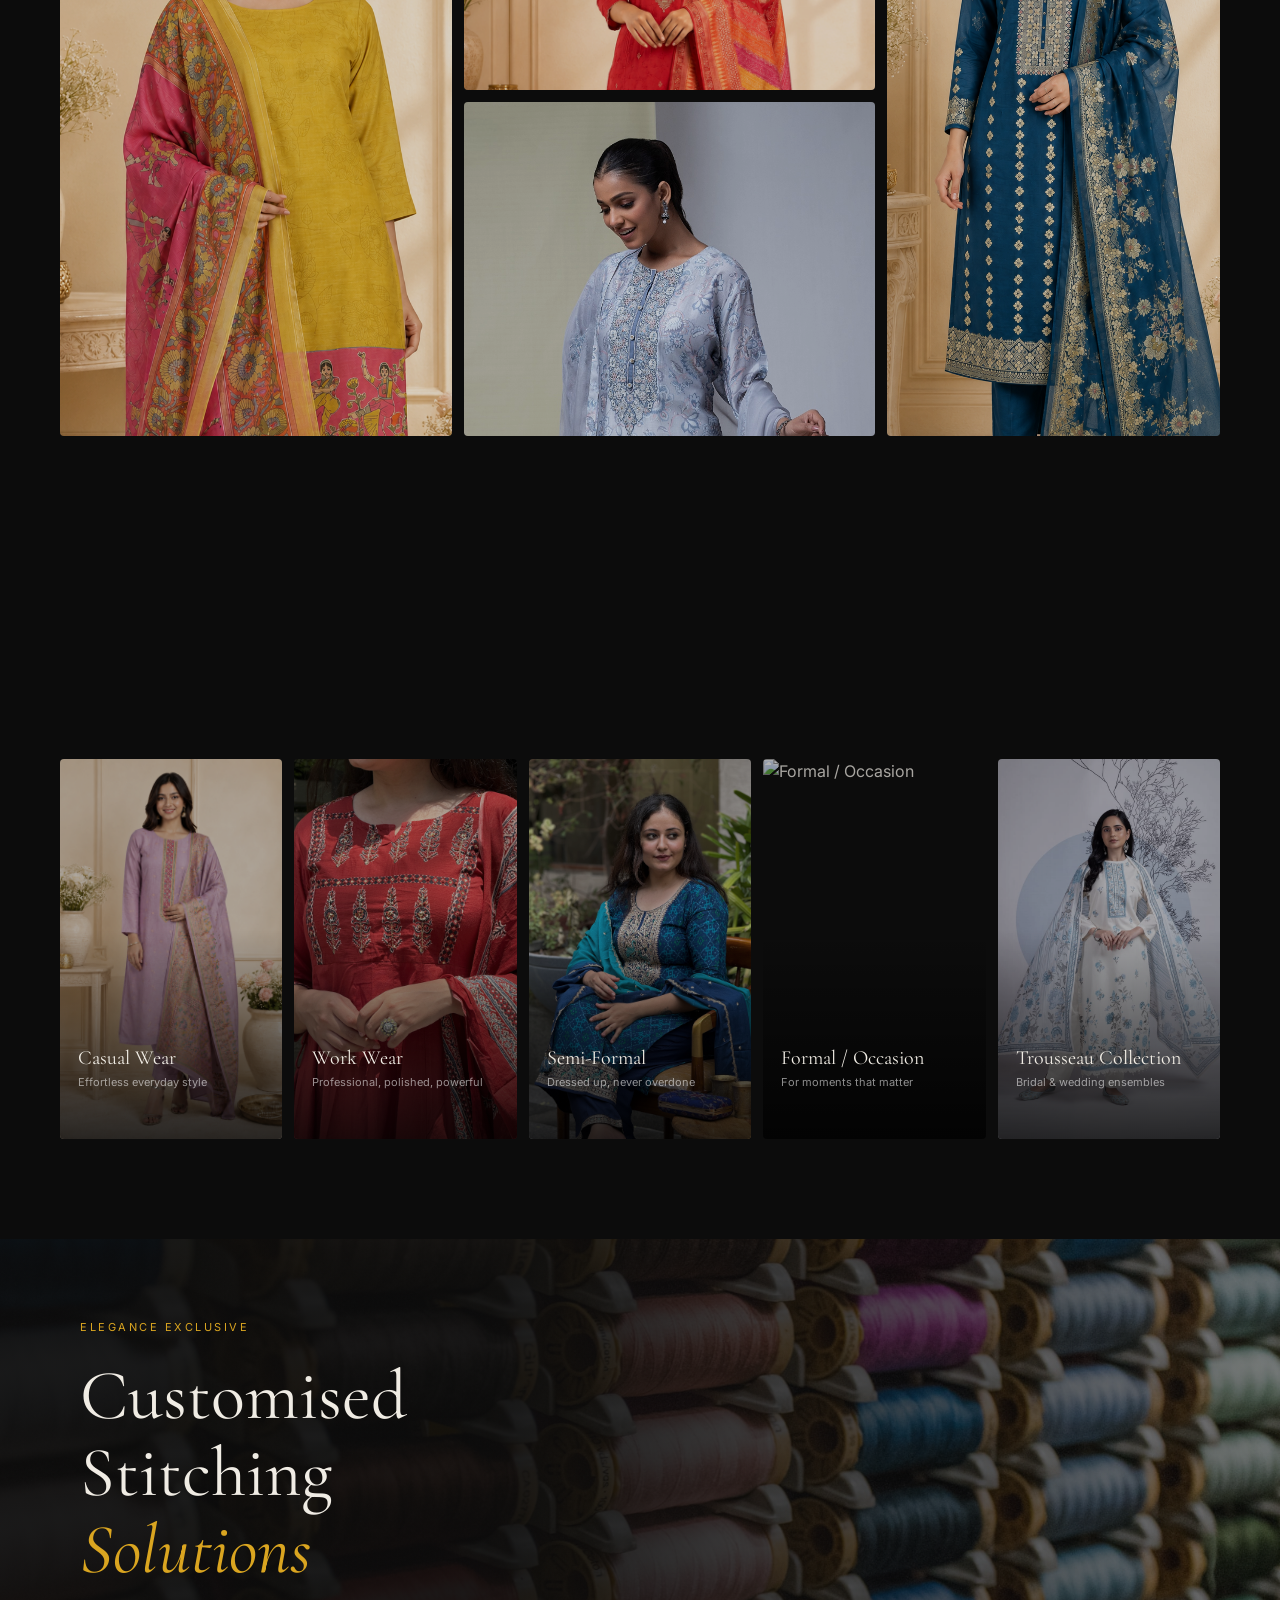
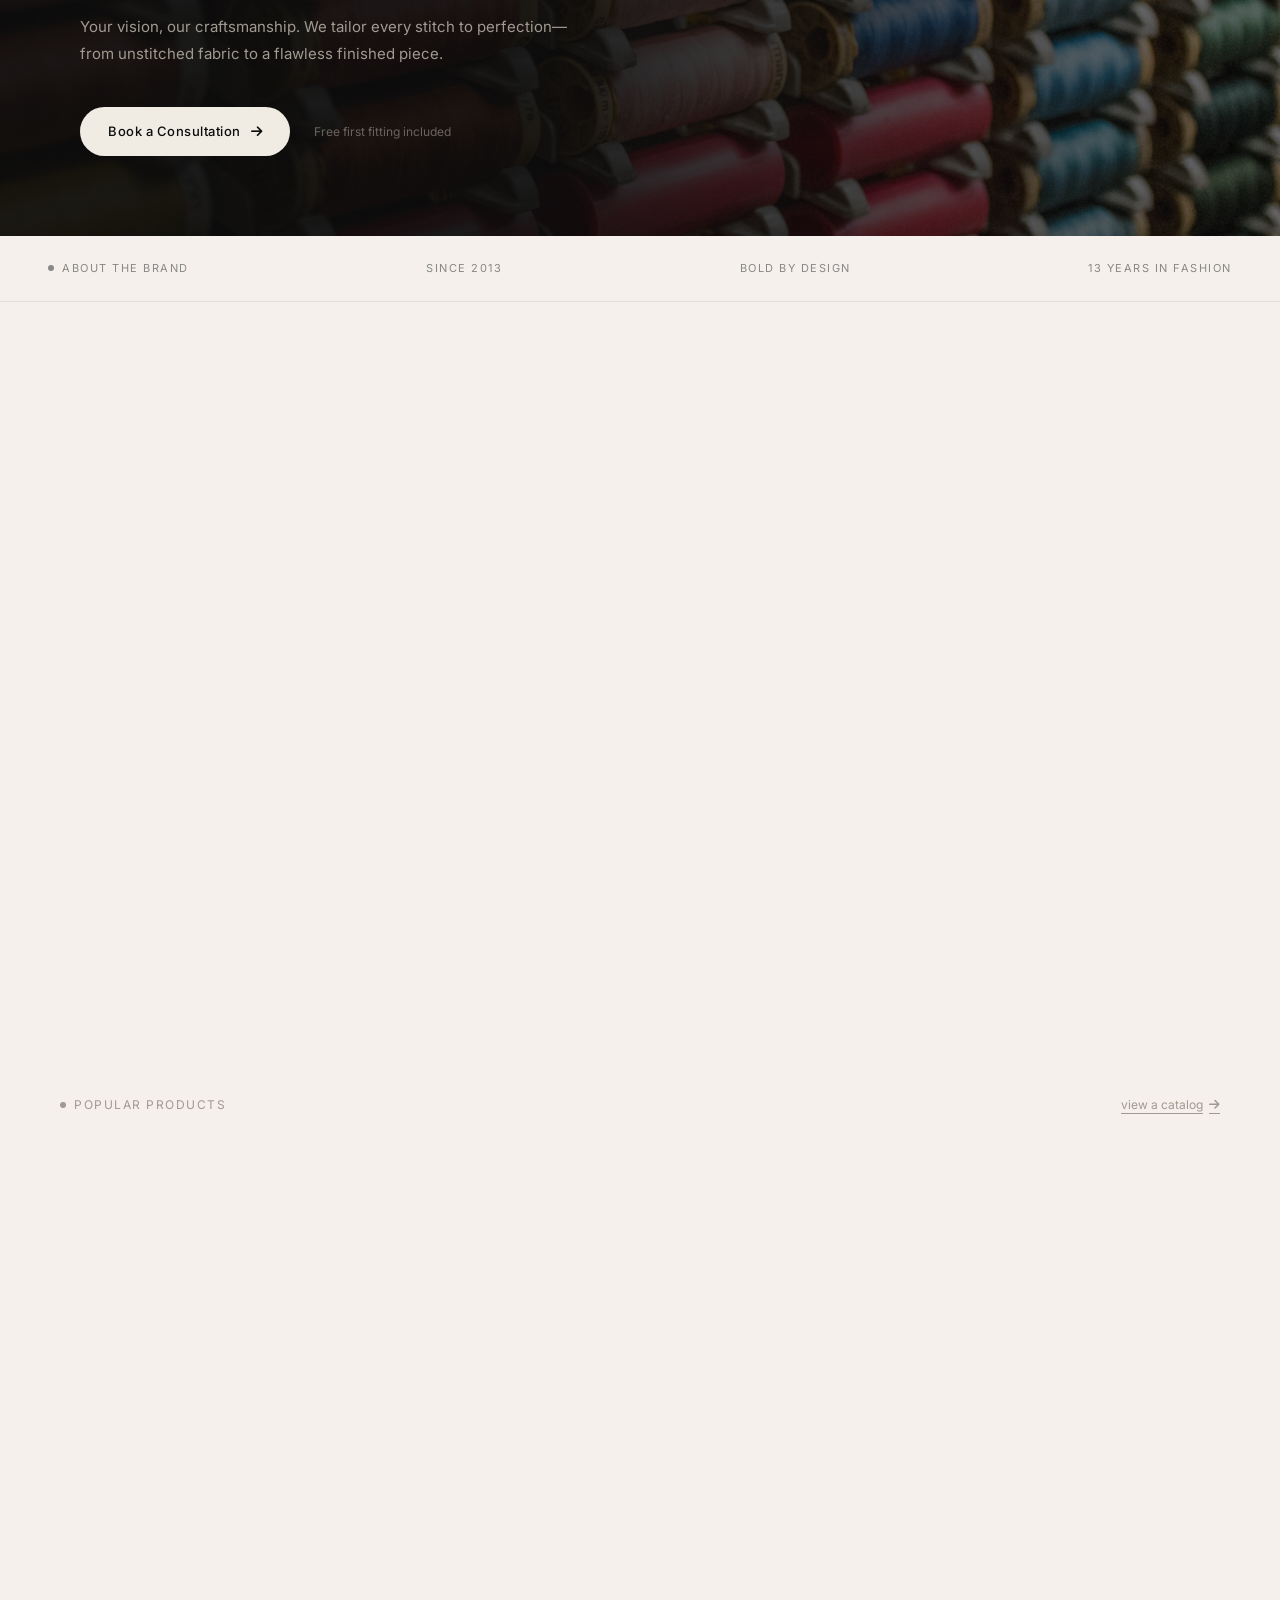
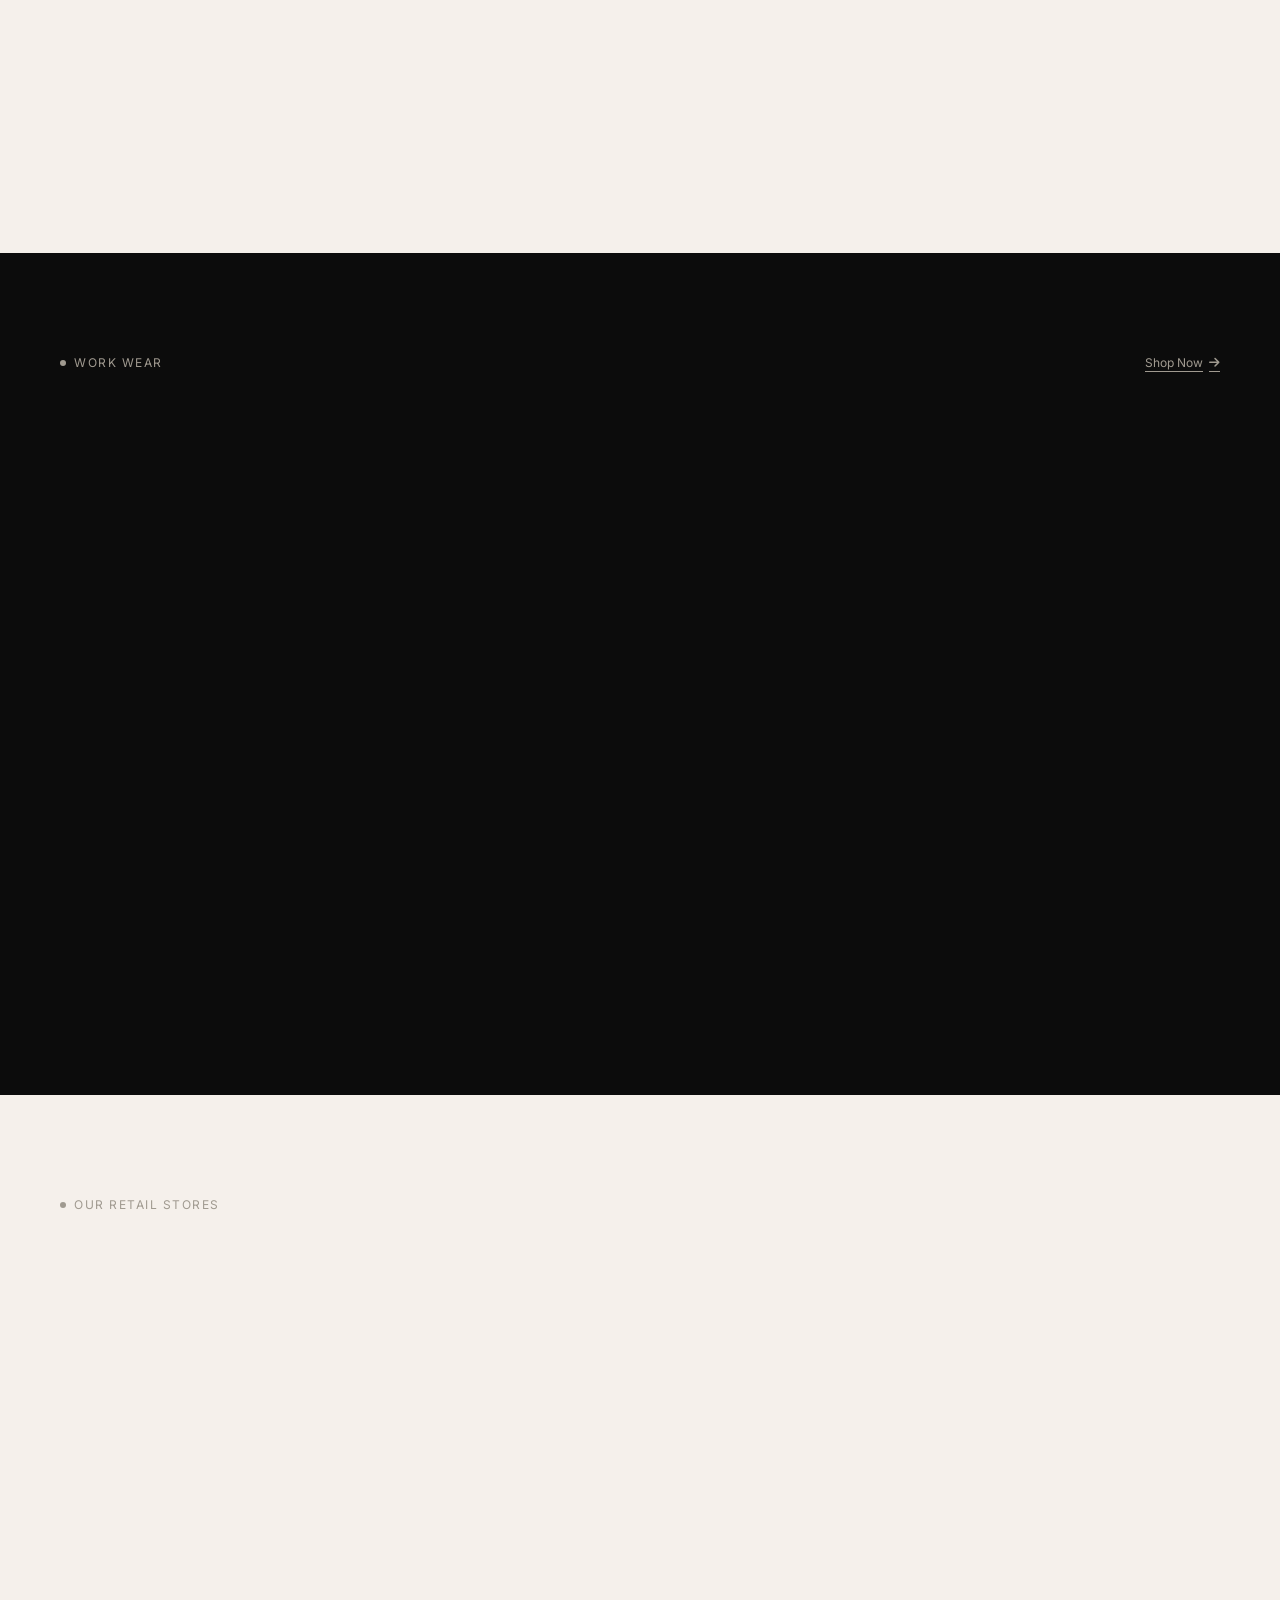
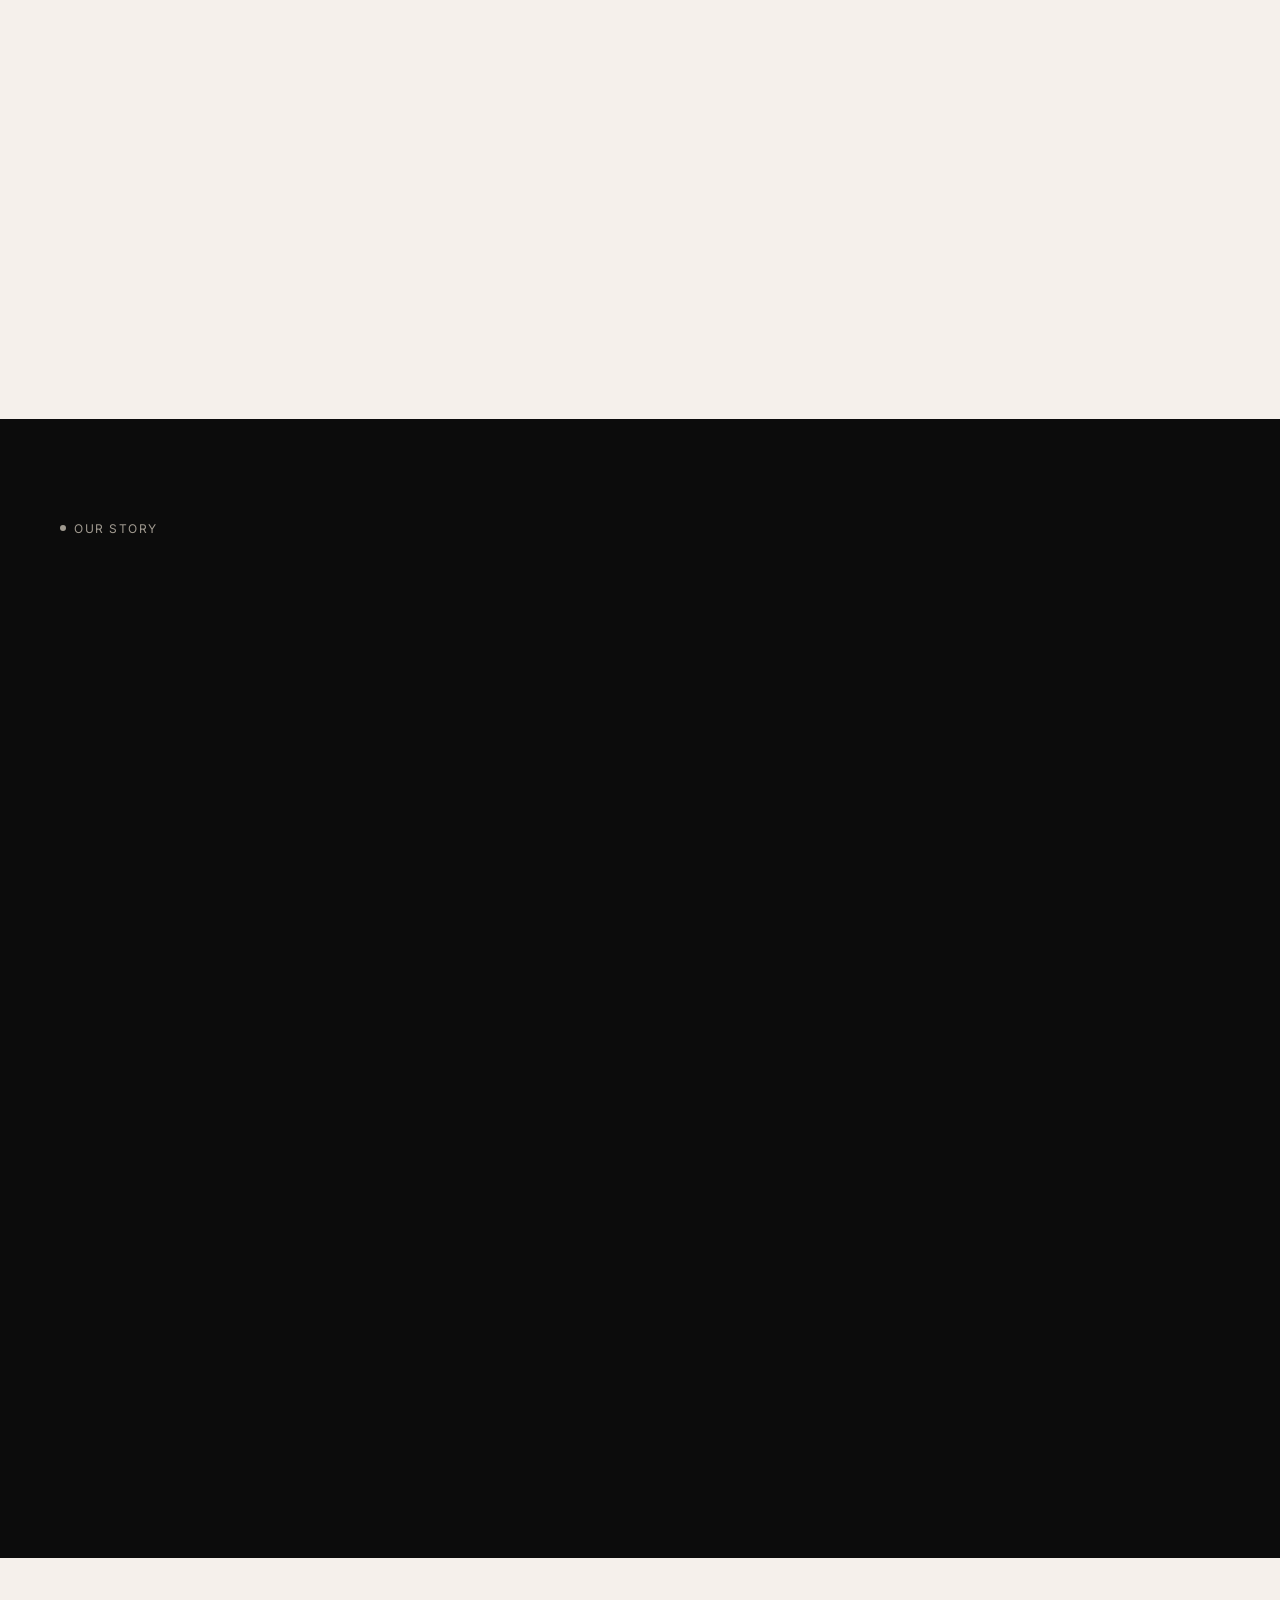
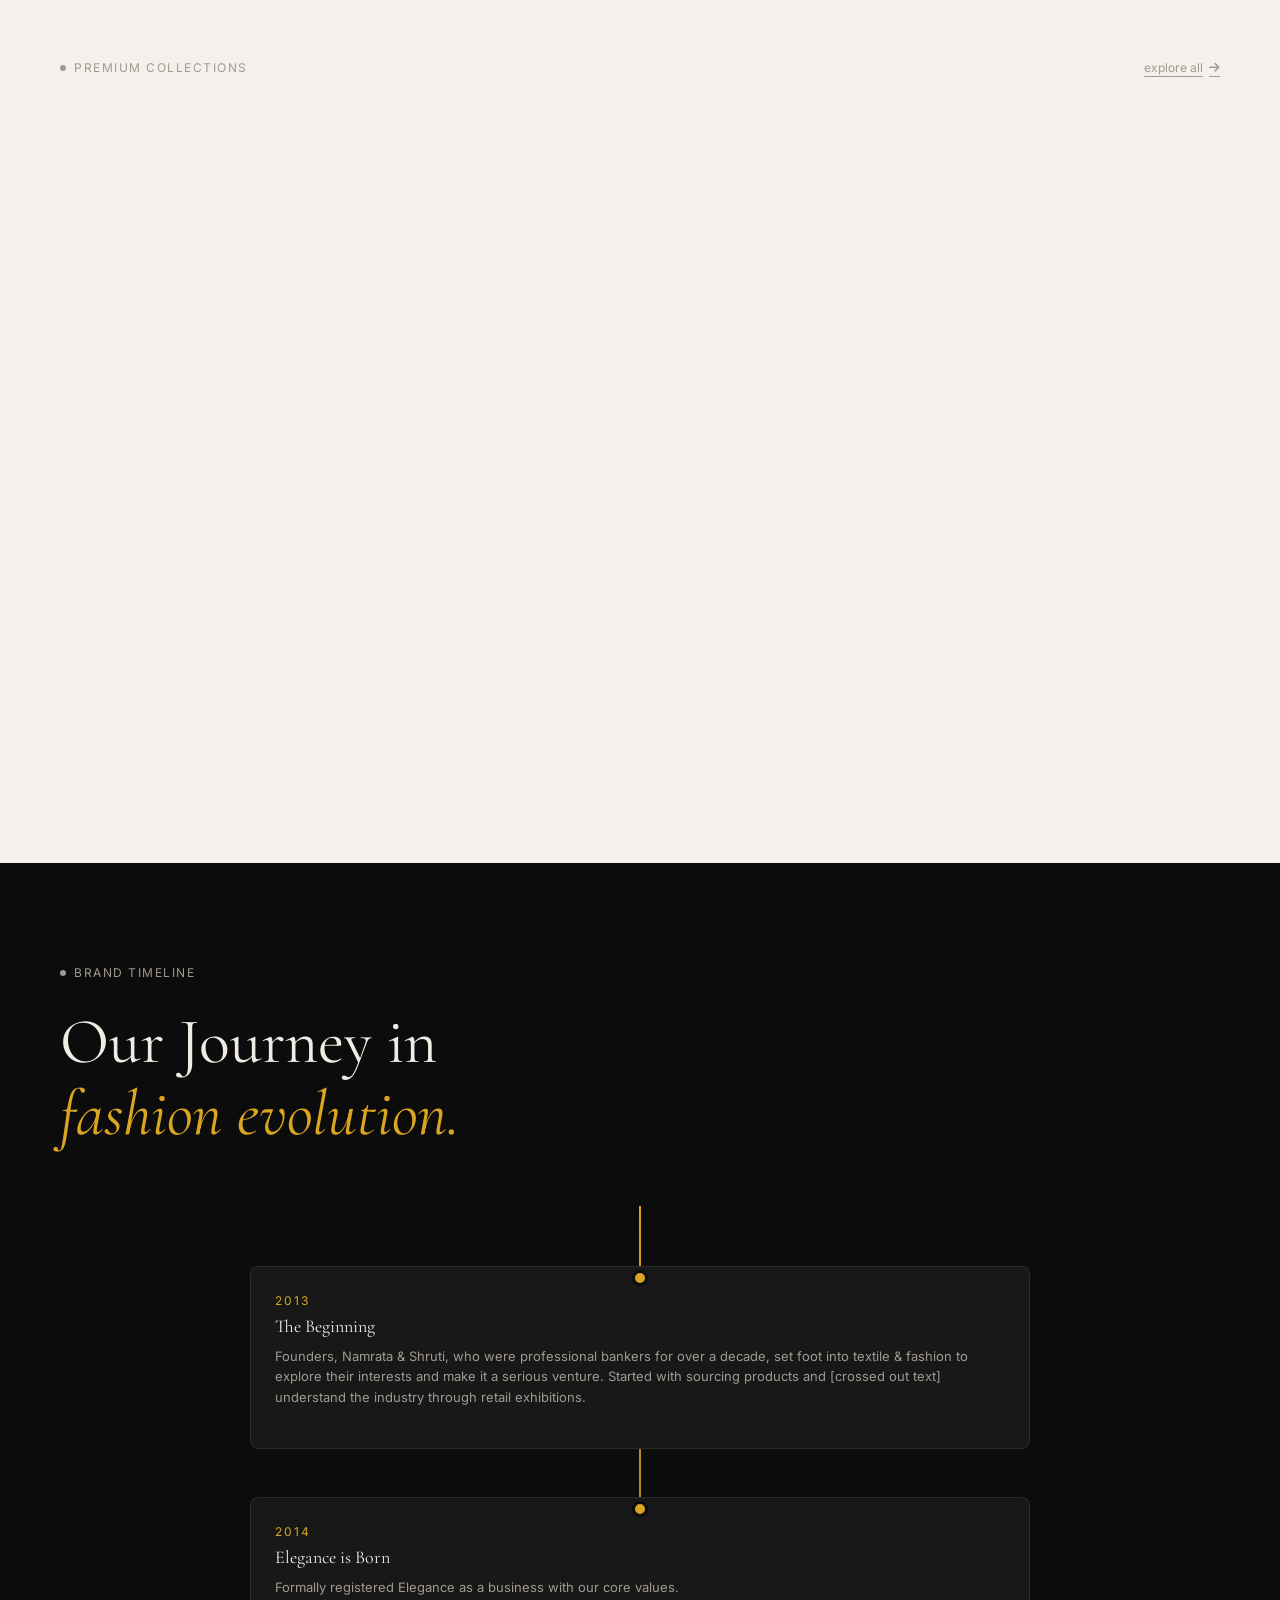
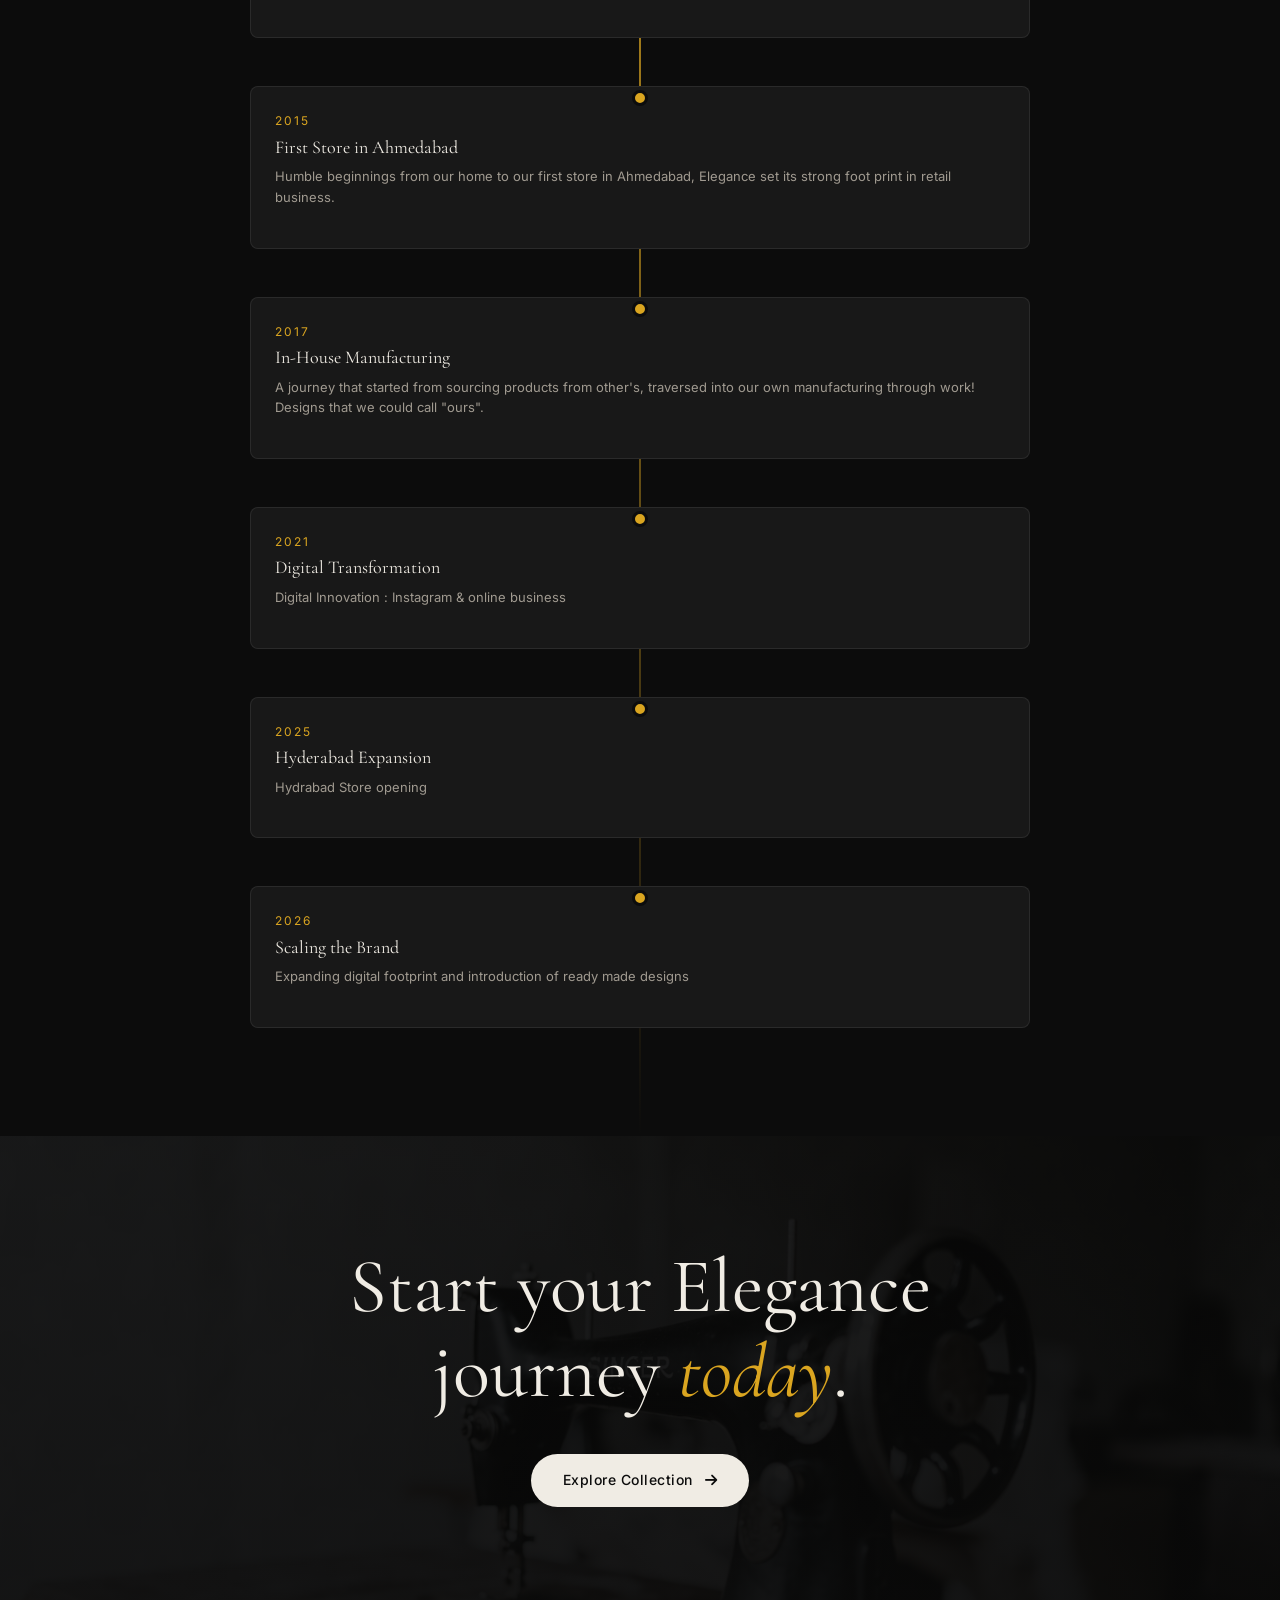
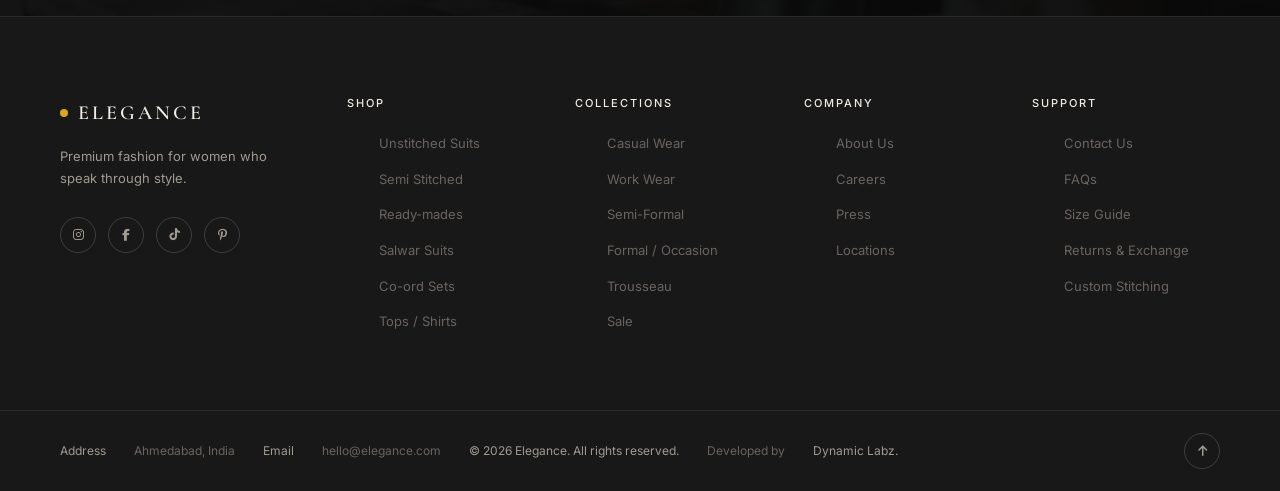
==== commit d2eac800: "updated as per user" ====
--- a/index.html
+++ b/index.html
@@ -10,6 +10,39 @@
   <link href="https://fonts.googleapis.com/css2?family=Cormorant+Garamond:ital,wght@0,300;0,400;0,500;0,600;0,700;1,300;1,400&family=Inter:wght@300;400;500;600&display=swap" rel="stylesheet" />
   <link rel="stylesheet" href="https://cdnjs.cloudflare.com/ajax/libs/font-awesome/6.5.0/css/all.min.css" />
   <link rel="stylesheet" href="styles.css" />
+
+  <title>Elegance | Timeless Women's Ethnic Wear</title>
+  <meta name="title" content="Elegance | Timeless Women's Ethnic Wear">
+  <meta name="description" content="Elegance brings together timeless ethnic wear crafted for the modern woman. Discover beautifully curated collections of sarees, suits, kurtis, gowns, and festive wear. Launching soon.">
+  <meta name="keywords" content="Elegance, women's ethnic wear, ethnic fashion, sarees, kurtis, salwar suits, gowns, festive wear, designer ethnic wear, ladies garments, women's clothing">
+  <meta name="author" content="Elegance">
+  <meta name="viewport" content="width=device-width, initial-scale=1.0">
+  <meta name="robots" content="index, follow">
+
+  <!-- Favicon -->
+  <link rel="icon" type="image/png" href="images/elegance-logo-gold-dash.png">
+
+  <!-- Canonical -->
+  <link rel="canonical" href="https://www.elegance.com">
+
+  <!-- Open Graph -->
+  <meta property="og:type" content="website">
+  <meta property="og:site_name" content="Elegance">
+  <meta property="og:title" content="Elegance | Timeless Women's Ethnic Wear">
+  <meta property="og:description" content="A new destination for timeless ethnic fashion. Explore elegant sarees, kurtis, suits, gowns, and festive wear crafted for every occasion. Launching soon.">
+  <meta property="og:url" content="https://www.elegance.com">
+  <meta property="og:image" content="https://www.elegance.com/elegance-logo-gold-dash.png">
+  <meta property="og:image:alt" content="Elegance Logo">
+
+  <!-- Twitter Card -->
+  <meta name="twitter:card" content="summary_large_image">
+  <meta name="twitter:title" content="Elegance | Timeless Women's Ethnic Wear">
+  <meta name="twitter:description" content="Discover timeless ethnic wear designed for the modern woman. Elegance is launching soon with premium collections for every occasion.">
+  <meta name="twitter:image" content="https://www.elegance.com/elegance-logo-gold-dash.png">
+  <meta name="twitter:url" content="https://www.elegance.com">
+
+  <!-- Theme Color -->
+  <meta name="theme-color" content="#070707">
   <!-- Updting -->
 </head>
 <body>
@@ -39,7 +72,7 @@
         <span class="cart-badge">3</span>
       </button> -->
       <!-- <a href="#" class="btn-login">Login</a> -->
-      <a href="#" class="btn-signup">Shop Now</a>
+      <!-- <a href="#" class="btn-signup">Shop Now</a> -->
       <button class="hamburger" id="hamburger" aria-label="Menu">
         <span></span><span></span><span></span>
       </button>
@@ -57,7 +90,7 @@
   <!-- Hero text content -->
   <div class="hero-content">
     <div class="hero-badge">
-      <span class="badge-dot"></span>
+      <!-- <span class="badge-dot"></span> -->
       Timeless Statement Pieces For Every Woman
     </div>
 
@@ -216,38 +249,46 @@
 ════════════════════════════════════════════════ -->
 <div class="ticker-wrap">
   <div class="ticker-inner">
-    <span>Unstitched Suits</span>
-    <span class="ticker-sep">—</span>
-    <span>Semi Stitched</span>
-    <span class="ticker-sep">—</span>
-    <span>Ready-mades</span>
-    <span class="ticker-sep">—</span>
-    <span>Salwar Suits</span>
-    <span class="ticker-sep">—</span>
-    <span>Co-ord Sets</span>
-    <span class="ticker-sep">—</span>
-    <span>Tops / Shirts</span>
-    <span class="ticker-sep">—</span>
-    <span>Elegance Exclusive</span>
-    <span class="ticker-sep">—</span>
-    <span>Sale — Up to 40% Off</span>
-    <span class="ticker-sep">—</span>
-    <span>Unstitched Suits</span>
-    <span class="ticker-sep">—</span>
-    <span>Semi Stitched</span>
-    <span class="ticker-sep">—</span>
-    <span>Ready-mades</span>
-    <span class="ticker-sep">—</span>
-    <span>Salwar Suits</span>
-    <span class="ticker-sep">—</span>
-    <span>Co-ord Sets</span>
-    <span class="ticker-sep">—</span>
-    <span>Tops / Shirts</span>
-    <span class="ticker-sep">—</span>
-    <span>Elegance Exclusive</span>
-    <span class="ticker-sep">—</span>
-    <span>Sale — Up to 40% Off</span>
-    <span class="ticker-sep">—</span>
+    <span>Unstitched suits</span>
+    <span class="ticker-sep">—</span>
+    <span>Semi Stitched suits</span>
+    <span class="ticker-sep">—</span>
+    <span>Ready Made</span>
+    <span class="ticker-sep">—</span>
+    <span>Salwar Kameez</span>
+    <span class="ticker-sep">—</span>
+    <span>Co.ord Sets</span>
+    <span class="ticker-sep">—</span>
+    <span>Top/Shirts</span>
+    <span class="ticker-sep">—</span>
+    <span>Trousseau Collection</span>
+    <span class="ticker-sep">—</span>
+    <span>Occasion Wear</span>
+    <span class="ticker-sep">—</span>
+    <span>Work Wear</span>
+    <span class="ticker-sep">—</span>
+    <span>Formal Wear</span>
+    <span class="ticker-sep">—</span>
+    <span>Unstitched suits</span>
+    <span class="ticker-sep">—</span>
+    <span>Semi Stitched suits</span>
+    <span class="ticker-sep">—</span>
+    <span>Ready Made</span>
+    <span class="ticker-sep">—</span>
+    <span>Salwar Kameez</span>
+    <span class="ticker-sep">—</span>
+    <span>Co.ord Sets</span>
+    <span class="ticker-sep">—</span>
+    <span>Top/Shirts</span>
+    <span class="ticker-sep">—</span>
+    <span>Trousseau Collection</span>
+    <span class="ticker-sep">—</span>
+    <span>Occasion Wear</span>
+    <span class="ticker-sep">—</span>
+    <span>Work Wear</span>
+    <span class="ticker-sep">—</span>
+    <span>Formal Wear</span>
+    <span class="ticker-sep">—</span>    
   </div>
 </div>
 
@@ -271,10 +312,10 @@
         <img
           src="images/17.png"
           alt="New Collection 1" loading="lazy" />
-        <div class="ed-label">
+        <!-- <div class="ed-label">
           <span class="ed-tag"><i class="fas fa-plus-circle"></i></span>
           <span>Salwar Suit</span>
-        </div>
+        </div> -->
         <div class="ed-hover-cta">Shop Now</div>
       </div>
     </div>
@@ -286,10 +327,10 @@
           <img
             src="images/19.png"
             alt="New Collection 2" loading="lazy" />
-          <div class="ed-label-bottom">
+          <!-- <div class="ed-label-bottom">
             <span>Blazer</span>
-            <!-- <span class="ed-from">from INR 12,000</span> -->
-          </div>
+            <span class="ed-from">from INR 12,000</span>
+          </div> -->
           <div class="ed-hover-cta">Shop Now</div>
         </div>
       </div>
@@ -299,10 +340,10 @@
           <img
             src="images/EC 17020_2.jpg"
             alt="New Collection 3" loading="lazy" />
-          <div class="ed-label-bottom">
+          <!-- <div class="ed-label-bottom">
             <span>Formal Suit</span>
-            <!-- <span class="ed-from">from INR 16,500</span> -->
-          </div>
+            <span class="ed-from">from INR 16,500</span>
+          </div> -->
           <div class="ed-hover-cta">Shop Now</div>
         </div>
       </div>
@@ -314,9 +355,9 @@
         <img
           src="images/15.png"
           alt="New Collection 4" loading="lazy" />
-        <div class="ed-label">
+        <!-- <div class="ed-label">
           <span>Co-ord Set</span>
-        </div>
+        </div> -->
         <div class="ed-hover-cta">Shop Now</div>
       </div>
     </div>
@@ -328,10 +369,10 @@
 ════════════════════════════════════════════════ -->
 <section class="categories-section reveal-section" id="categories">
   <div class="section-top">
-    <div class="label-row">
+    <!-- <div class="label-row">
       <span class="section-label"><span class="dot-label"></span>Categories in Suits</span>
-    </div>
-    <h2 class="section-heading reveal-item">Curated <em>for every</em><br>occasion.</h2>
+    </div> -->
+    <h2 class="section-heading reveal-item">Exclusively Curated <em>for every</em><br>occasion.</h2>
   </div>
 
   <div class="cats-grid">
@@ -426,9 +467,9 @@
   <!-- Top meta bar -->
   <div class="about-meta-bar reveal-item">
     <span class="meta-item"><span class="dot-label"></span>About the brand</span>
-    <span class="meta-item">since 2018</span>
-    <span class="meta-item">bold by design</span>
-    <span class="meta-item">7 years in fashion</span>
+    <span class="meta-item">Since 2013</span>
+    <span class="meta-item">Bold by design</span>
+    <span class="meta-item">13 years in fashion</span>
   </div>
 
   <!-- Content grid -->
@@ -468,7 +509,7 @@
       <span class="section-label"><span class="dot-label"></span>Popular products</span>
       <a href="#" class="view-all-link">view a catalog <i class="fas fa-arrow-right"></i></a>
     </div>
-    <h2 class="section-heading reveal-item light-mode-section">Desert <em>Pearl</em> — S/S 2026</h2>
+    <!-- <h2 class="section-heading reveal-item light-mode-section">Desert <em>Pearl</em> — S/S 2026</h2> -->
   </div>
 
   <div class="lookbook-grid">
@@ -512,7 +553,7 @@
 <section class="testimonials-section reveal-section">
   <div class="section-top">
     <div class="label-row">
-      <span class="section-label"><span class="dot-label"></span>New Collection</span>
+      <span class="section-label"><span class="dot-label"></span>Work Wear</span>
       <a href="#" class="view-all-link">Shop Now <i class="fas fa-arrow-right"></i></a>
     </div>
   </div>
@@ -564,7 +605,7 @@
 <section class="locations-section reveal-section light-mode-section" id="locations">
   <div class="section-top">
     <div class="label-row">
-      <span class="section-label"><span class="dot-label"></span>Our Locations</span>
+      <span class="section-label"><span class="dot-label"></span>Our Retail Stores</span>
     </div>
     <h2 class="section-heading reveal-item light-mode-section">Find us in<br><em>your city.</em></h2>
   </div>
@@ -602,10 +643,10 @@
         <div class="loc-overlay"></div>
       </div>
       <div class="loc-body">
-        <h3>Banglore</h3>
+        <h3>Coming soon...</h3>
         <p>Loream Ipsum</p>
-        <p class="loc-hours">Mon–Sun: 11am – 9pm</p>
-        <a href="#" class="loc-dir">Get Directions <i class="fas fa-arrow-right"></i></a>
+        <!-- <p class="loc-hours">Mon–Sun: 11am – 9pm</p> -->
+        <!-- <a href="#" class="loc-dir">Get Directions <i class="fas fa-arrow-right"></i></a> -->
       </div>
     </div>
   </div>
@@ -625,29 +666,38 @@
   <div class="about-us-grid">
     <div class="about-us-text reveal-item">
       <p class="about-intro">
-        Elegance was born from a vision to celebrate the woman who refuses to blend in. 
-        Each piece we create is a statement—bold, powerful, and unapologetically authentic.
-        <br>Lorem ipsum dolor sit amet consectetur adipisicing elit. Perspiciatis minima assumenda, quaerat magnam obcaecati ullam eius, placeat voluptates officiis esse blanditiis et suscipit vitae aspernatur! Voluptate corporis optio explicabo soluta?
-        <br><br>Lorem ipsum dolor sit amet consectetur adipisicing elit. Perspiciatis minima assumenda, quaerat magnam obcaecati ullam eius, placeat voluptates officiis esse blanditiis et suscipit vitae aspernatur! Voluptate corporis optio explicabo soluta?
-        <br>Lorem ipsum dolor sit amet consectetur adipisicing elit. Perspiciatis minima assumenda, quaerat magnam obcaecati ullam eius, placeat voluptates officiis esse blanditiis et suscipit vitae aspernatur! Voluptate corporis optio explicabo soluta?
-        <br><br>Lorem ipsum dolor sit amet consectetur adipisicing elit. Perspiciatis minima assumenda, quaerat magnam obcaecati ullam eius, placeat voluptates officiis esse blanditiis et suscipit vitae aspernatur! Voluptate corporis optio explicabo soluta?
-
+        <!-- Elegance began with a simple belief - that quality should feel considered, not excessive.
+        <br>We wanted to create ethnic wear that balances craft, comfort, and sensibility.
+        <br>Pieces that are refined, well made, and meant to be worn often — not saved for someday. -->
+        <!-- Each piece we create is a statement—bold, powerful, and unapologetically authentic. -->
+
+        Elegance began with a simple belief — quality should feel considered, not excessive.
+
+        <br><br>Founded in Ahmedabad in 2013, Elegance was created with a vision to offer thoughtfully crafted ethnic wear that balances style, comfort, and sensibility. What started as a passion for textiles and design gradually evolved into a brand built on craftsmanship, authenticity, and attention to detail.
+
+        <br><br>From carefully curated collections to our own in-house designs, every piece reflects our commitment to creating clothing that feels timeless rather than temporary.
+
+        <br><br>We believe fashion should be wearable, versatile, and made to become a part of everyday life — not something reserved for special occasions alone.
+
+        <br><br>At Elegance, we create pieces that are refined, well-made, and designed to be worn often, loved deeply, and cherished for years to come.
+
+        
       </p>
       <div class="about-values row">
         <div class="value-item reveal-item col-4" style="--delay:0.1s">
           <span class="value-icon">✦</span>
-          <h4>Precision Craft</h4>
-          <p>Every stitch is intentional, every seam perfected with obsessive detail.</p>
+          <h4>Craft & Quality</h4>
+          <p>Crafted with care. Made to last.</p>
         </div>
         <div class="value-item reveal-item col-4" style="--delay:0.2s">
           <span class="value-icon">✦</span>
-          <h4>Ethical Production</h4>
-          <p>Sustainable sourcing and fair-trade practices embedded in our DNA.</p>
+          <h4>Simplicity with Purpose</h4>
+          <p>SLess, but better.</p>
         </div>
         <div class="value-item reveal-item col-4" style="--delay:0.3s">
           <span class="value-icon">✦</span>
-          <h4>Timeless Design</h4>
-          <p>Trends fade. Our pieces transcend seasons and become wardrobe staples.</p>
+          <h4>Timelessness</h4>
+          <p>Style may change. Elegance endures.</p>
         </div>
       </div>
     </div>
@@ -732,54 +782,63 @@
     <div class="timeline-item reveal-item" style="--delay:0s">
       <div class="timeline-dot"></div>
       <div class="timeline-content">
-        <span class="timeline-year">2018</span>
-        <h4>Founded in Ahmedabad</h4>
-        <p>Elegance launches its flagship collection with a vision to redefine women's fashion through bold, uncompromising design.</p>
+        <span class="timeline-year">2013</span>
+        <h4>The Beginning</h4>
+        <p>Founders, Namrata & Shruti, who were professional bankers for over a decade, set foot into textile & fashion to explore their interests and make it a serious venture. Started with sourcing products and [crossed out text] understand the industry through retail exhibitions.</p>
       </div>
     </div>
 
     <div class="timeline-item reveal-item" style="--delay:0.15s">
       <div class="timeline-dot"></div>
       <div class="timeline-content">
-        <span class="timeline-year">2019</span>
-        <h4>First Customization Hub</h4>
-        <p>Introduced bespoke tailoring services, allowing customers to design their own pieces with master craftspeople.</p>
+        <span class="timeline-year">2014</span>
+        <h4>Elegance is Born</h4>
+        <p>Formally registered Elegance as a business with our core values.</p>
       </div>
     </div>
 
     <div class="timeline-item reveal-item" style="--delay:0.3s">
       <div class="timeline-dot"></div>
       <div class="timeline-content">
-        <span class="timeline-year">2020</span>
-        <h4>Sustainable Shift</h4>
-        <p>Transitioned to ethical production with 100% organic cotton and sustainable dyeing methods across all collections.</p>
+        <span class="timeline-year">2015</span>
+        <h4>First Store in Ahmedabad</h4>
+        <p>Humble beginnings from our home to our first store in Ahmedabad, Elegance set its strong foot print in retail business.</p>
       </div>
     </div>
 
     <div class="timeline-item reveal-item" style="--delay:0.45s">
       <div class="timeline-dot"></div>
       <div class="timeline-content">
-        <span class="timeline-year">2021</span>
-        <h4>National Expansion</h4>
-        <p>Opened flagship stores in Hyderabad and Bangalore, bringing Elegance to new fashion capitals across India.</p>
+        <span class="timeline-year">2017</span>
+        <h4>In-House Manufacturing</h4>
+        <p>A journey that started from sourcing products from other's, traversed into our own manufacturing through work! Designs that we could call "ours".</p>
       </div>
     </div>
 
     <div class="timeline-item reveal-item" style="--delay:0.6s">
       <div class="timeline-dot"></div>
       <div class="timeline-content">
-        <span class="timeline-year">2023</span>
-        <h4>Digital Innovation</h4>
-        <p>Launched virtual try-on and AI-powered styling assistant, blending luxury craftsmanship with cutting-edge technology.</p>
+        <span class="timeline-year">2021</span>
+        <h4>Digital Transformation</h4>
+        <p>Digital Innovation : Instagram & online business</p>
       </div>
     </div>
 
     <div class="timeline-item reveal-item" style="--delay:0.75s">
       <div class="timeline-dot"></div>
       <div class="timeline-content">
+        <span class="timeline-year">2025</span>
+        <h4>Hyderabad Expansion</h4>
+        <p>Hydrabad Store opening</p>
+      </div>
+    </div>
+
+    <div class="timeline-item reveal-item" style="--delay:0.90s">
+      <div class="timeline-dot"></div>
+      <div class="timeline-content">
         <span class="timeline-year">2026</span>
-        <h4>Global Presence</h4>
-        <p>Elegance now reaches fashion enthusiasts across 15 countries, redefining what premium fashion means worldwide.</p>
+        <h4>Scaling the Brand</h4>
+        <p>Expanding digital footprint and introduction of ready made designs</p>
       </div>
     </div>
   </div>
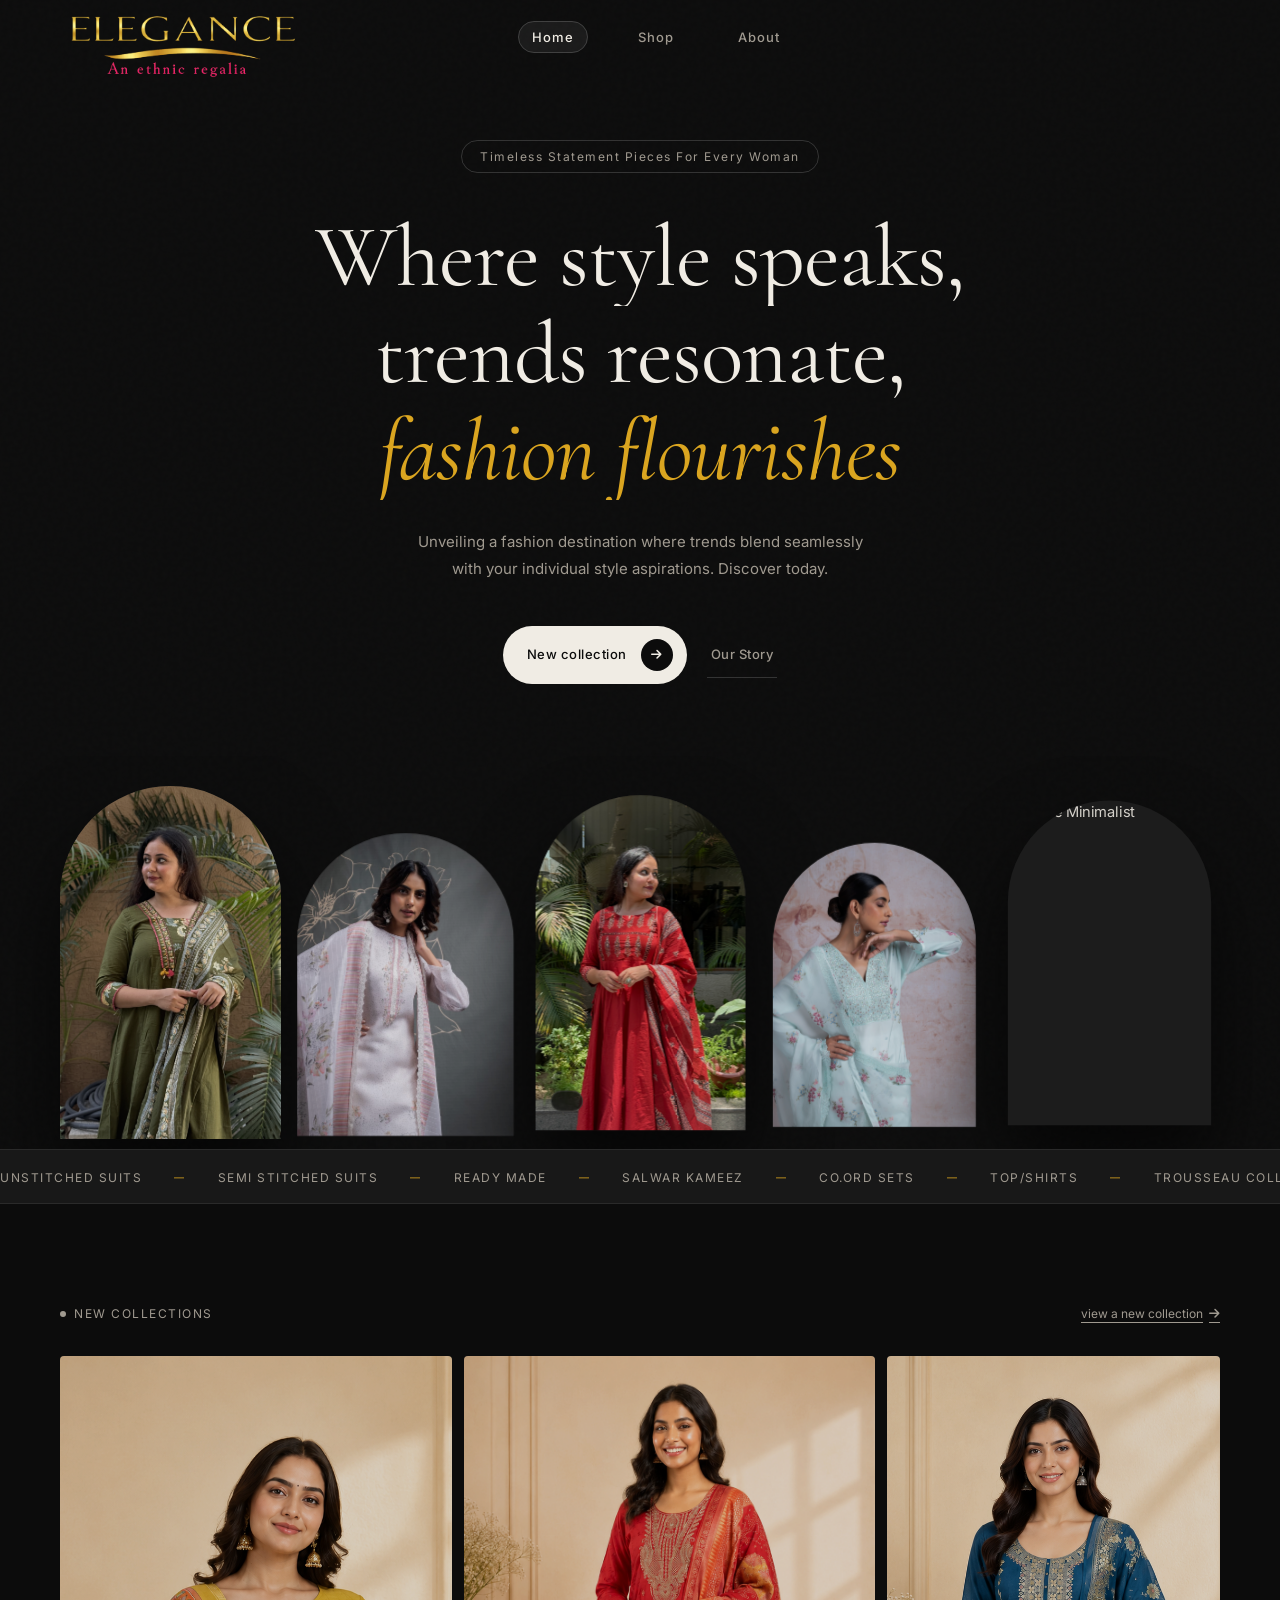
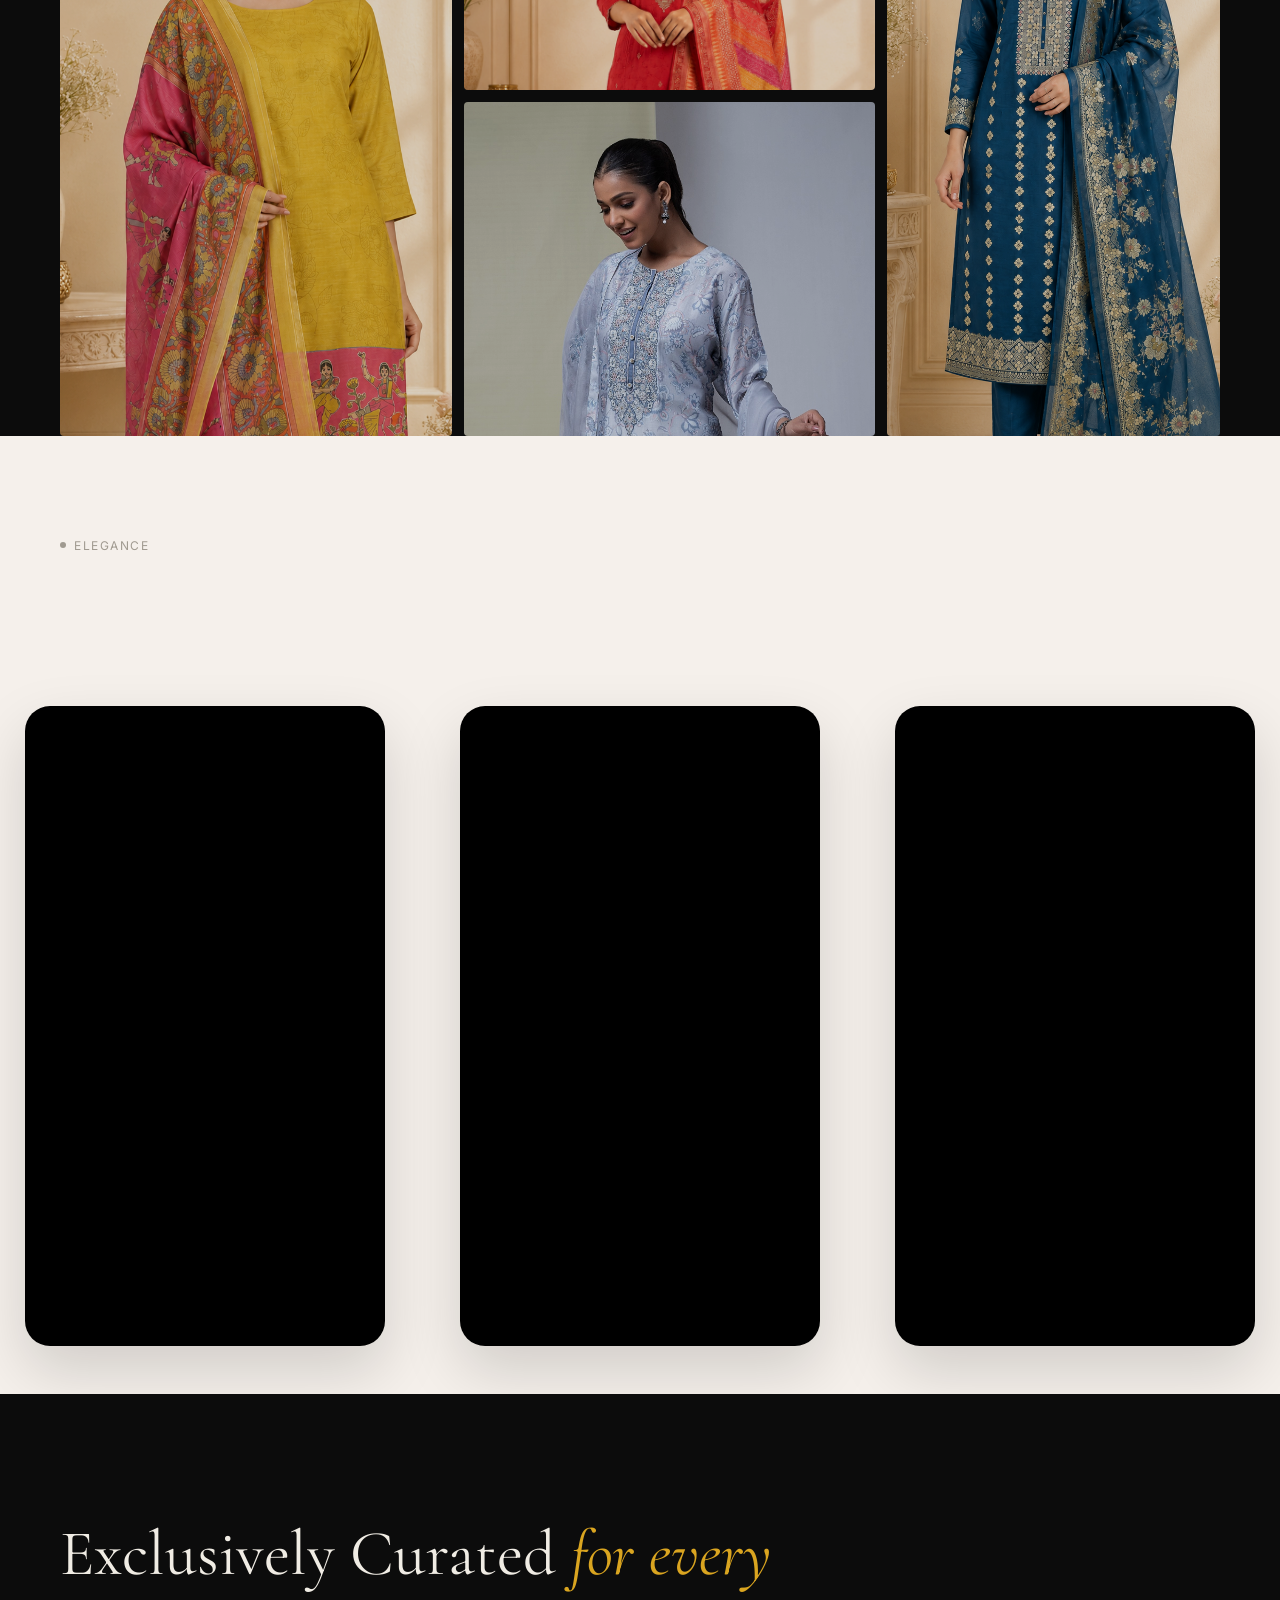
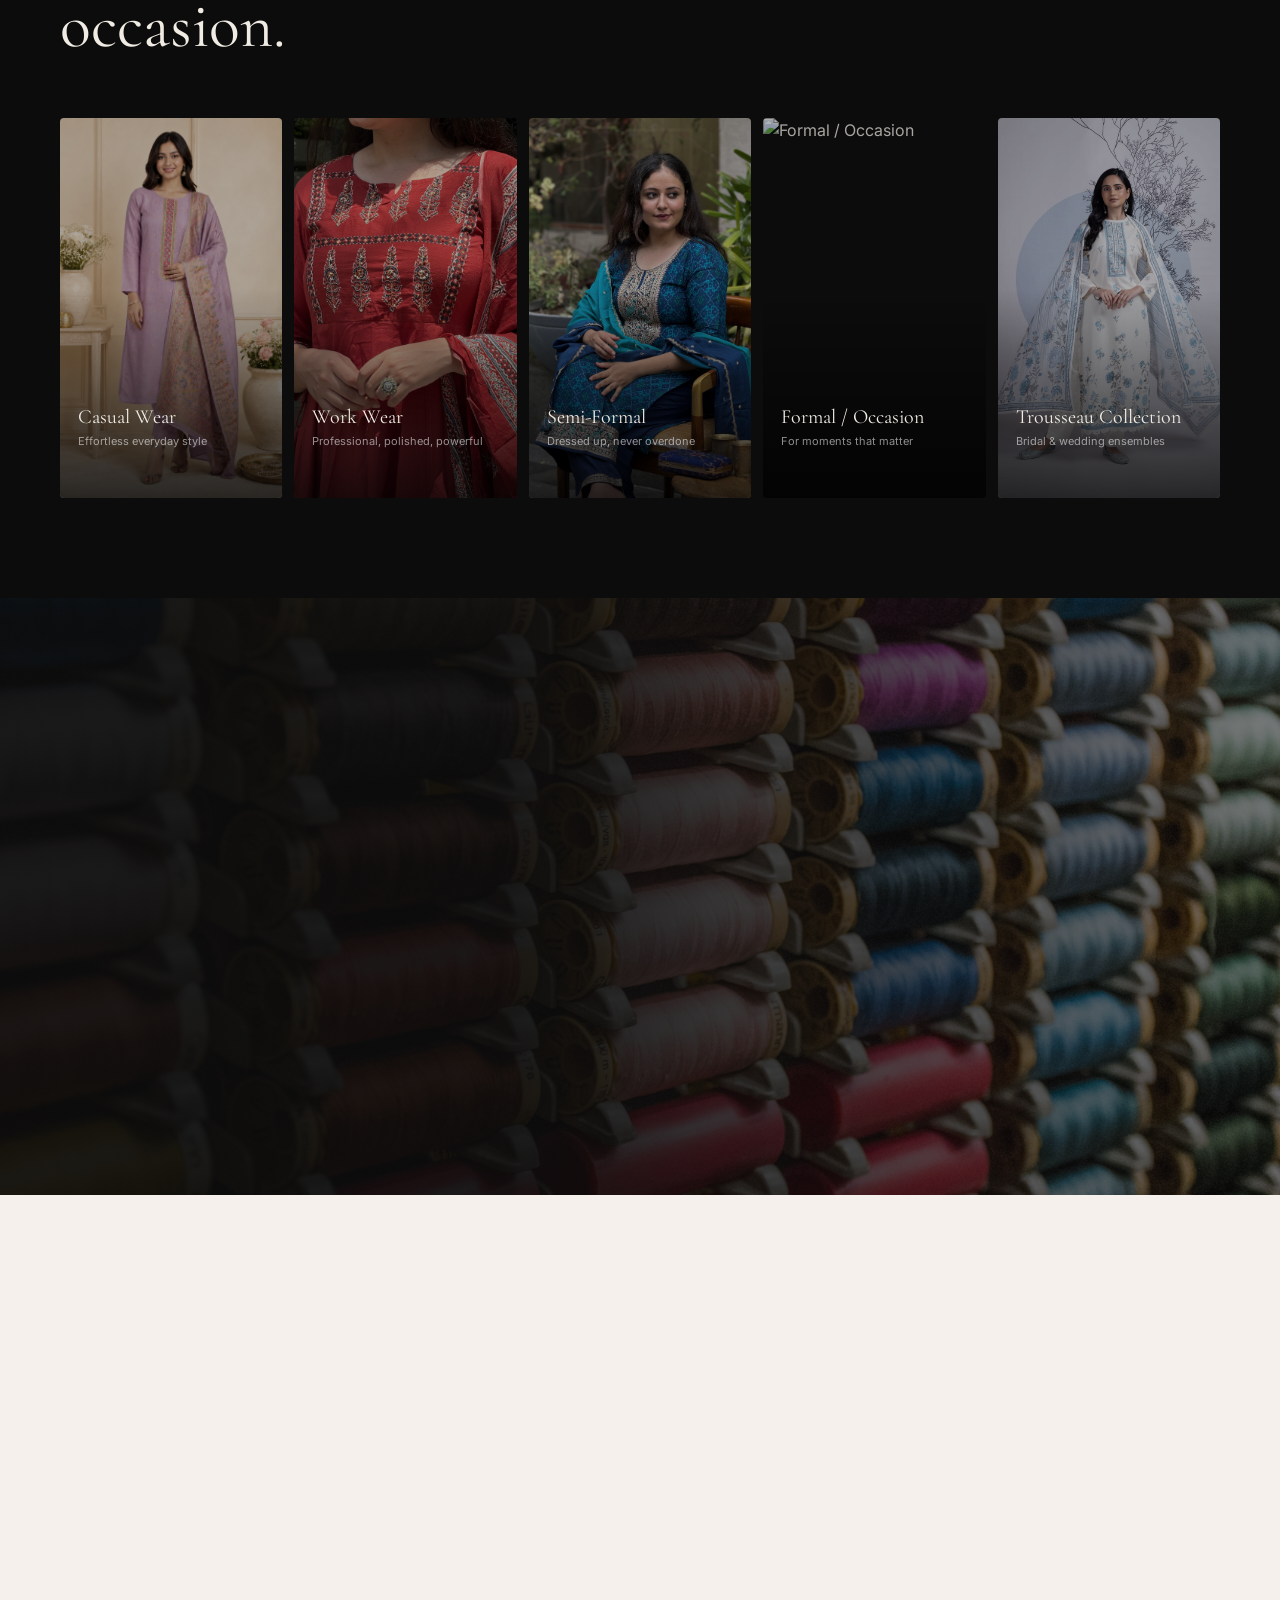
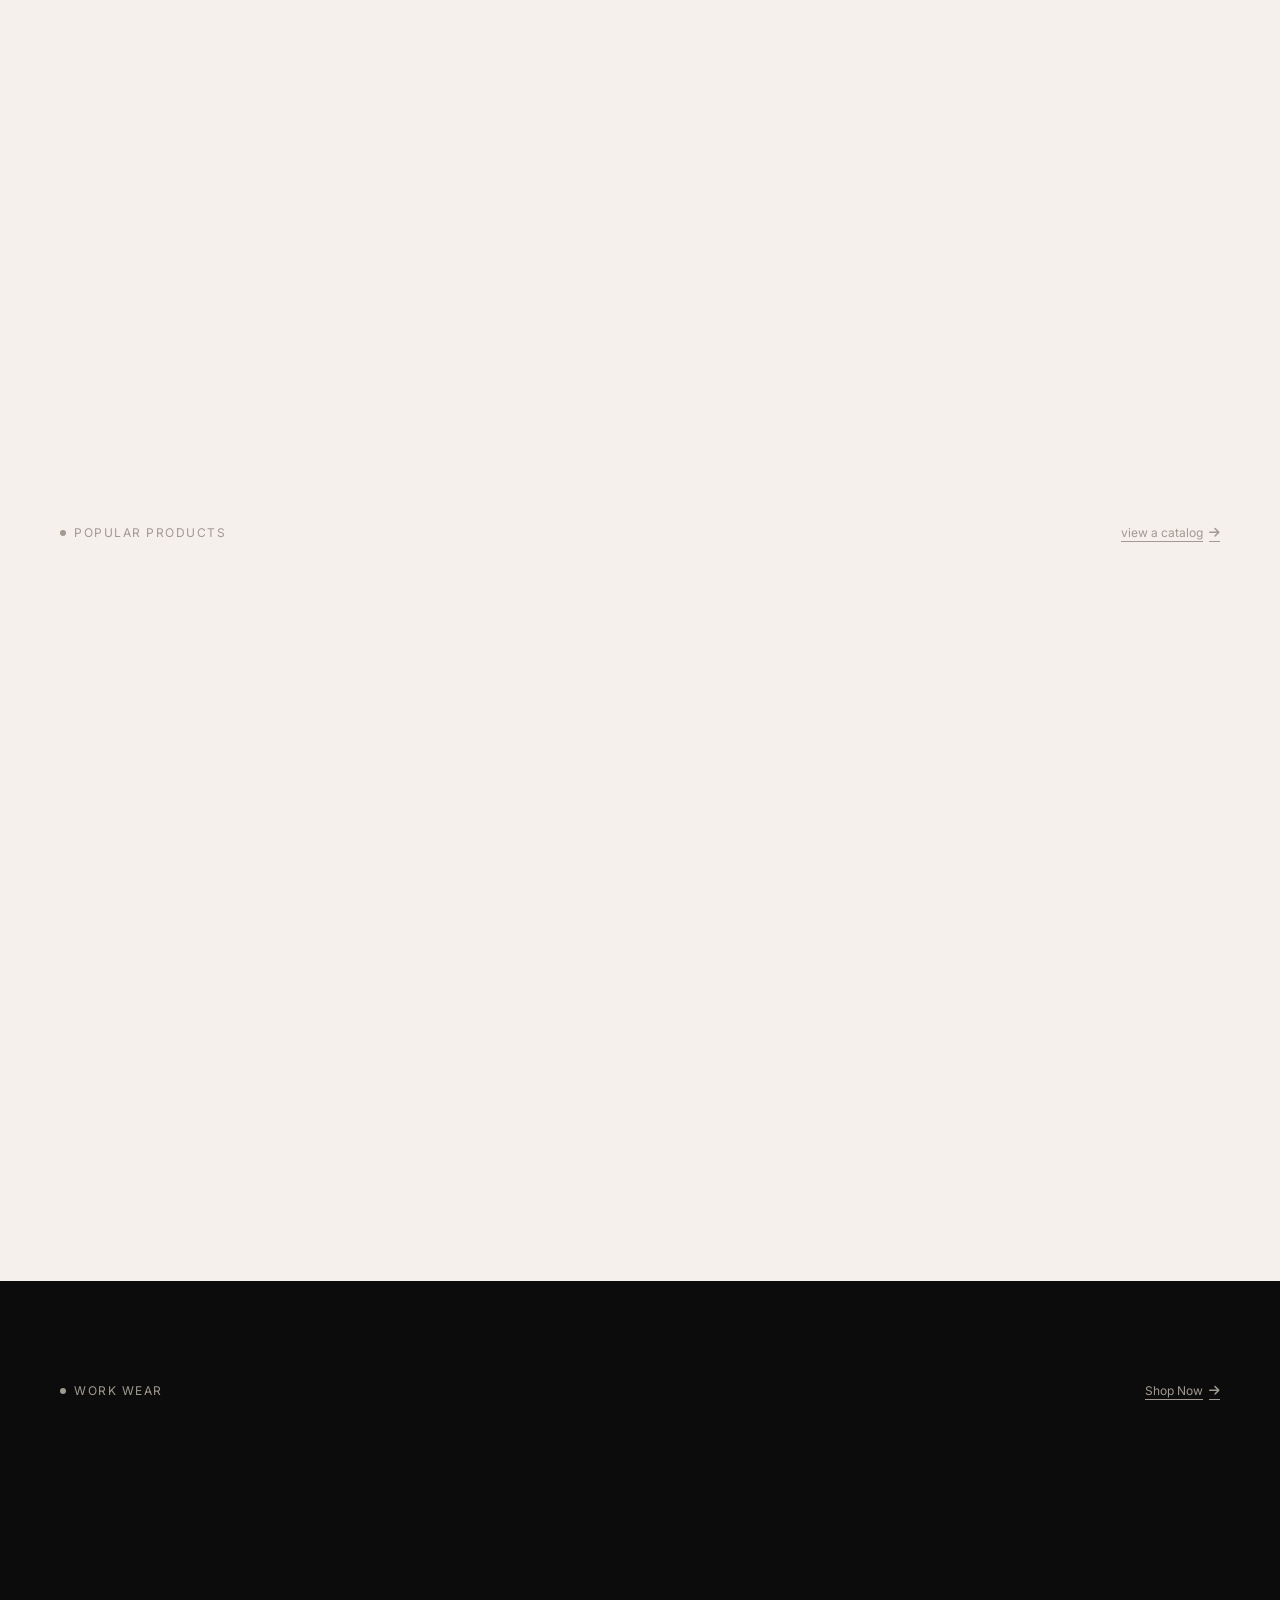
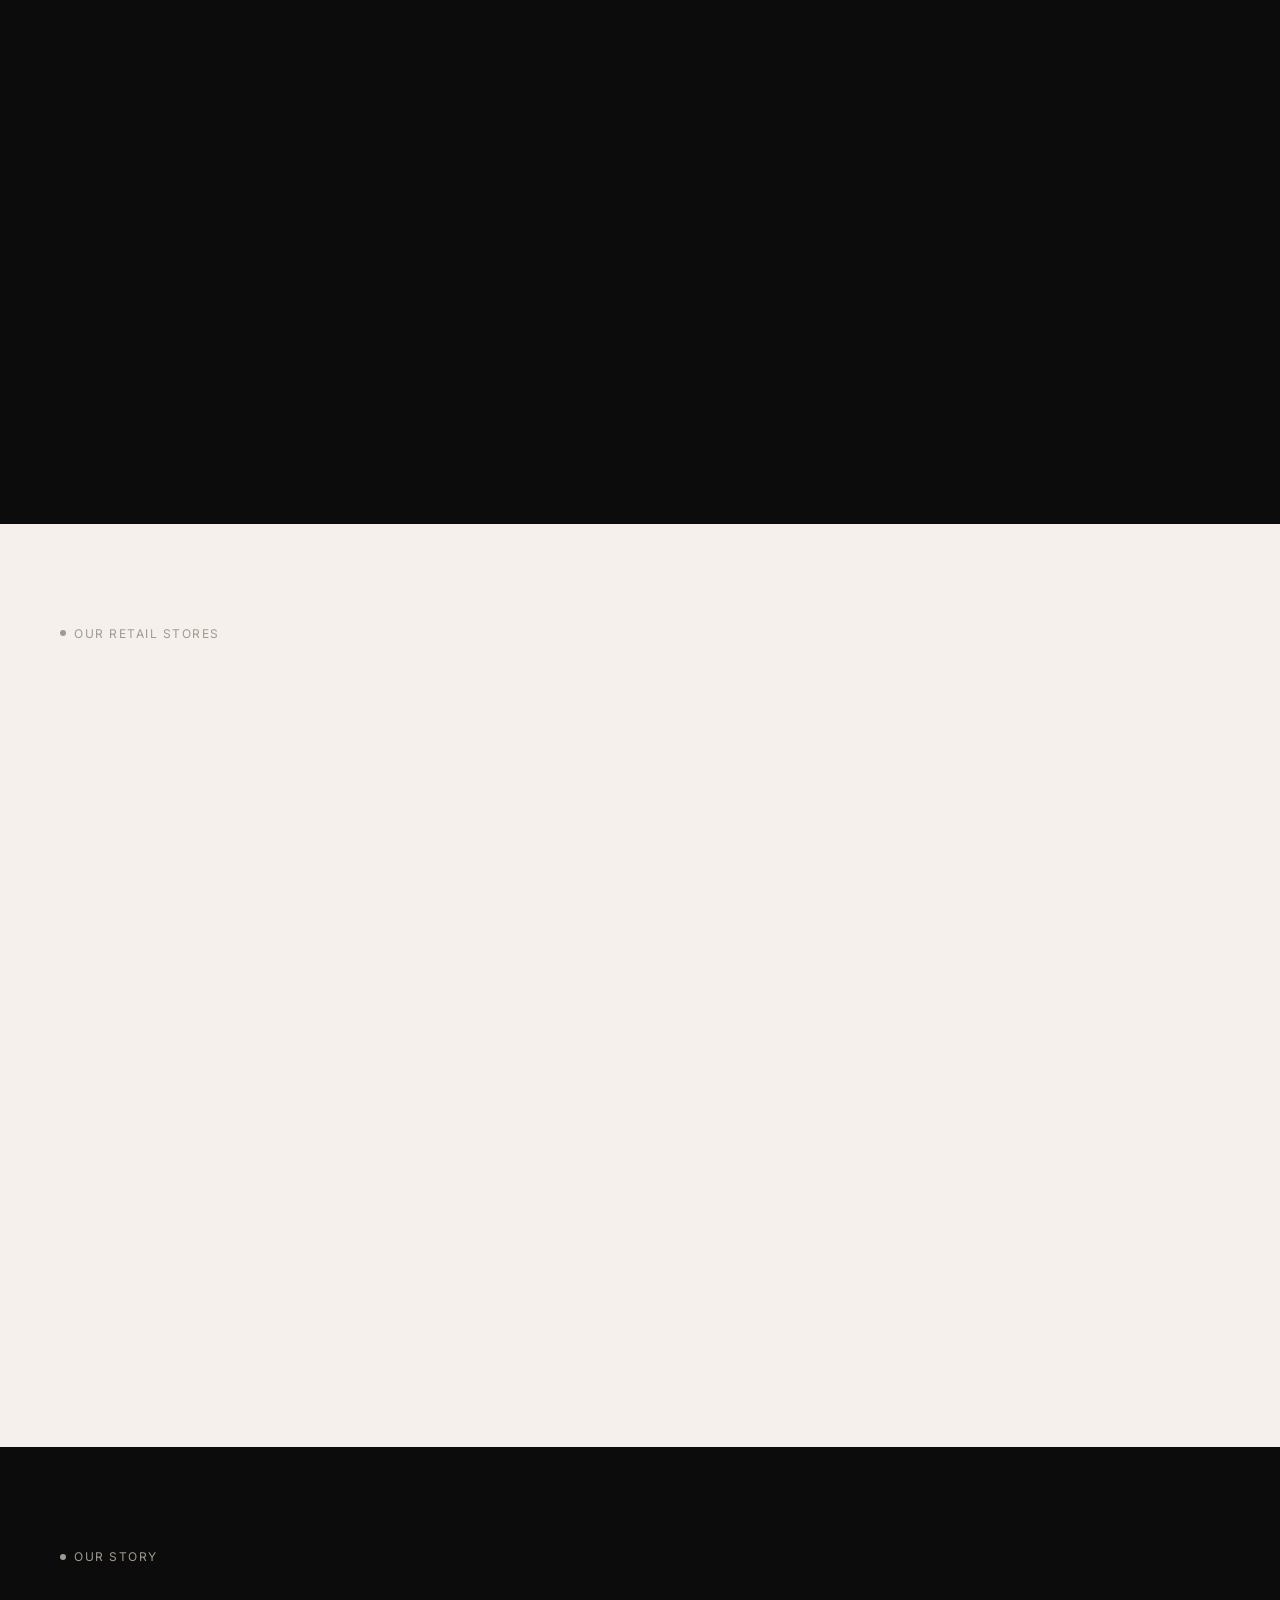
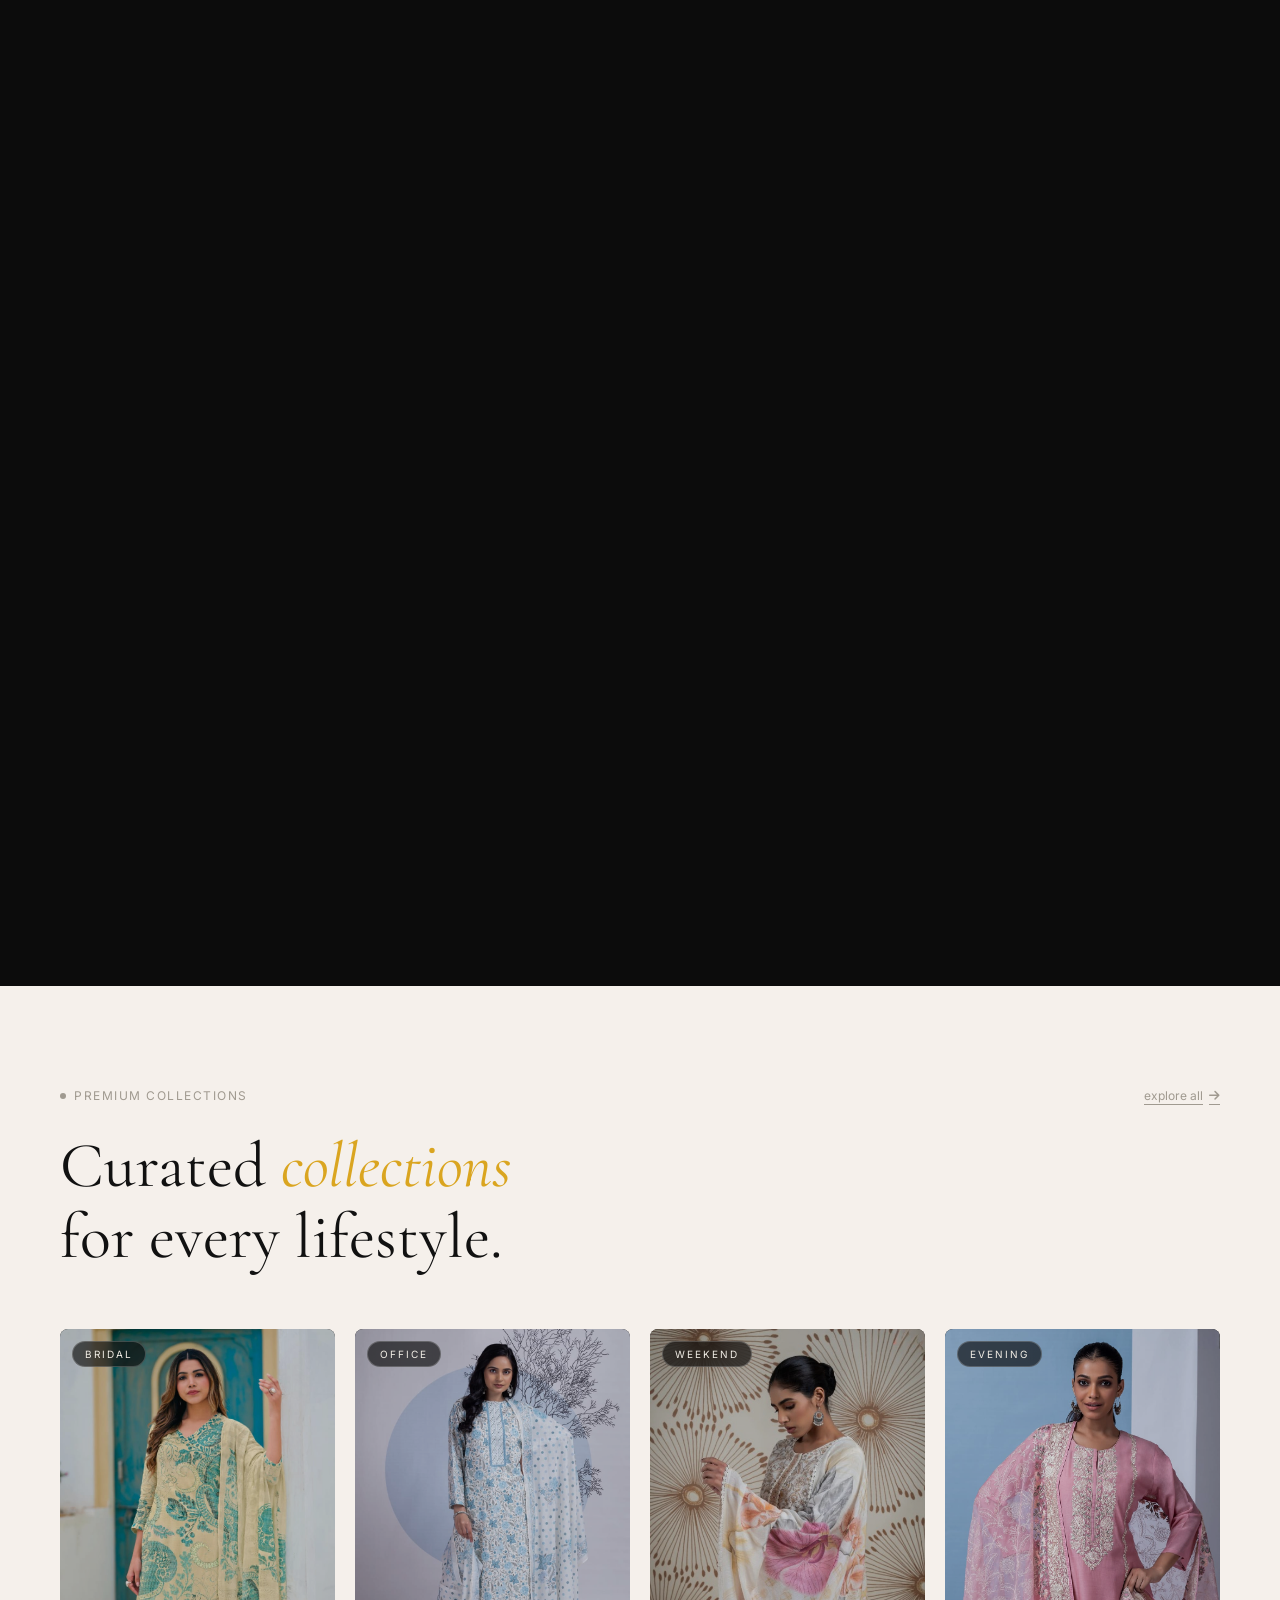
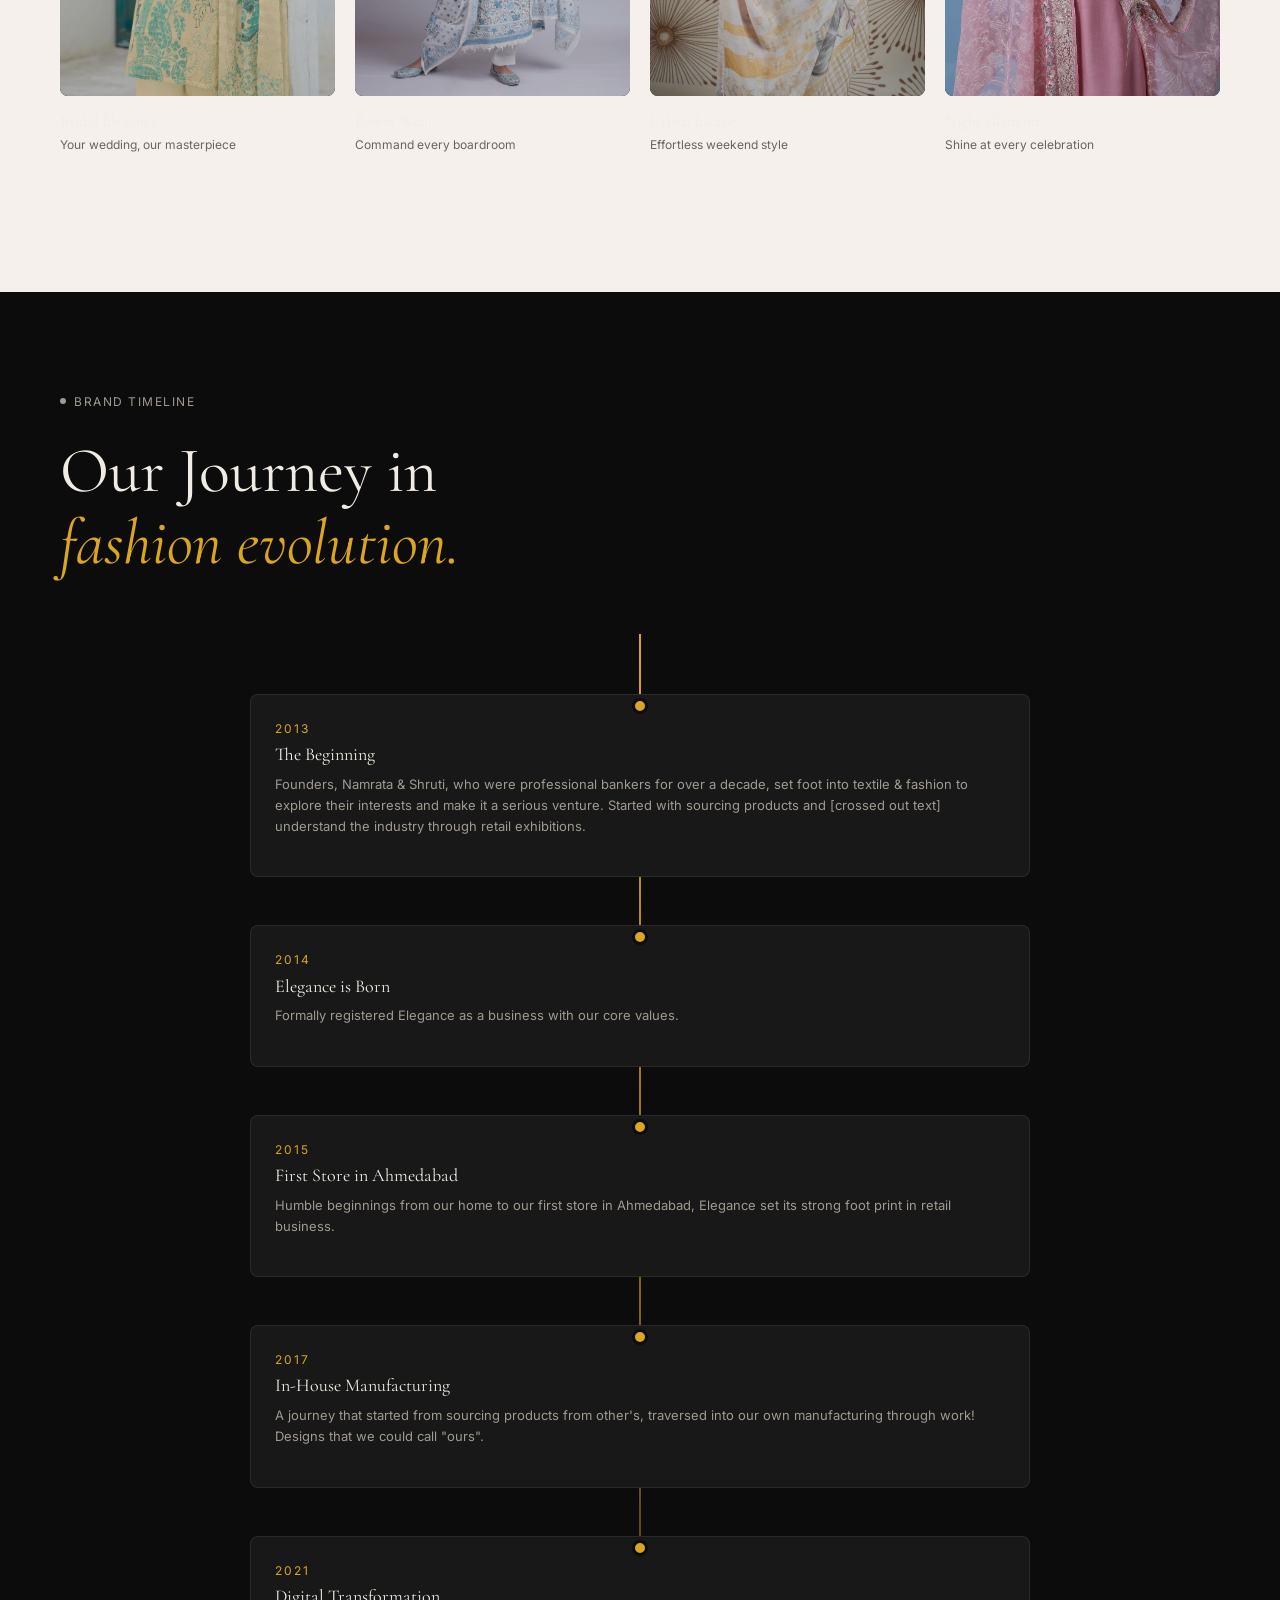
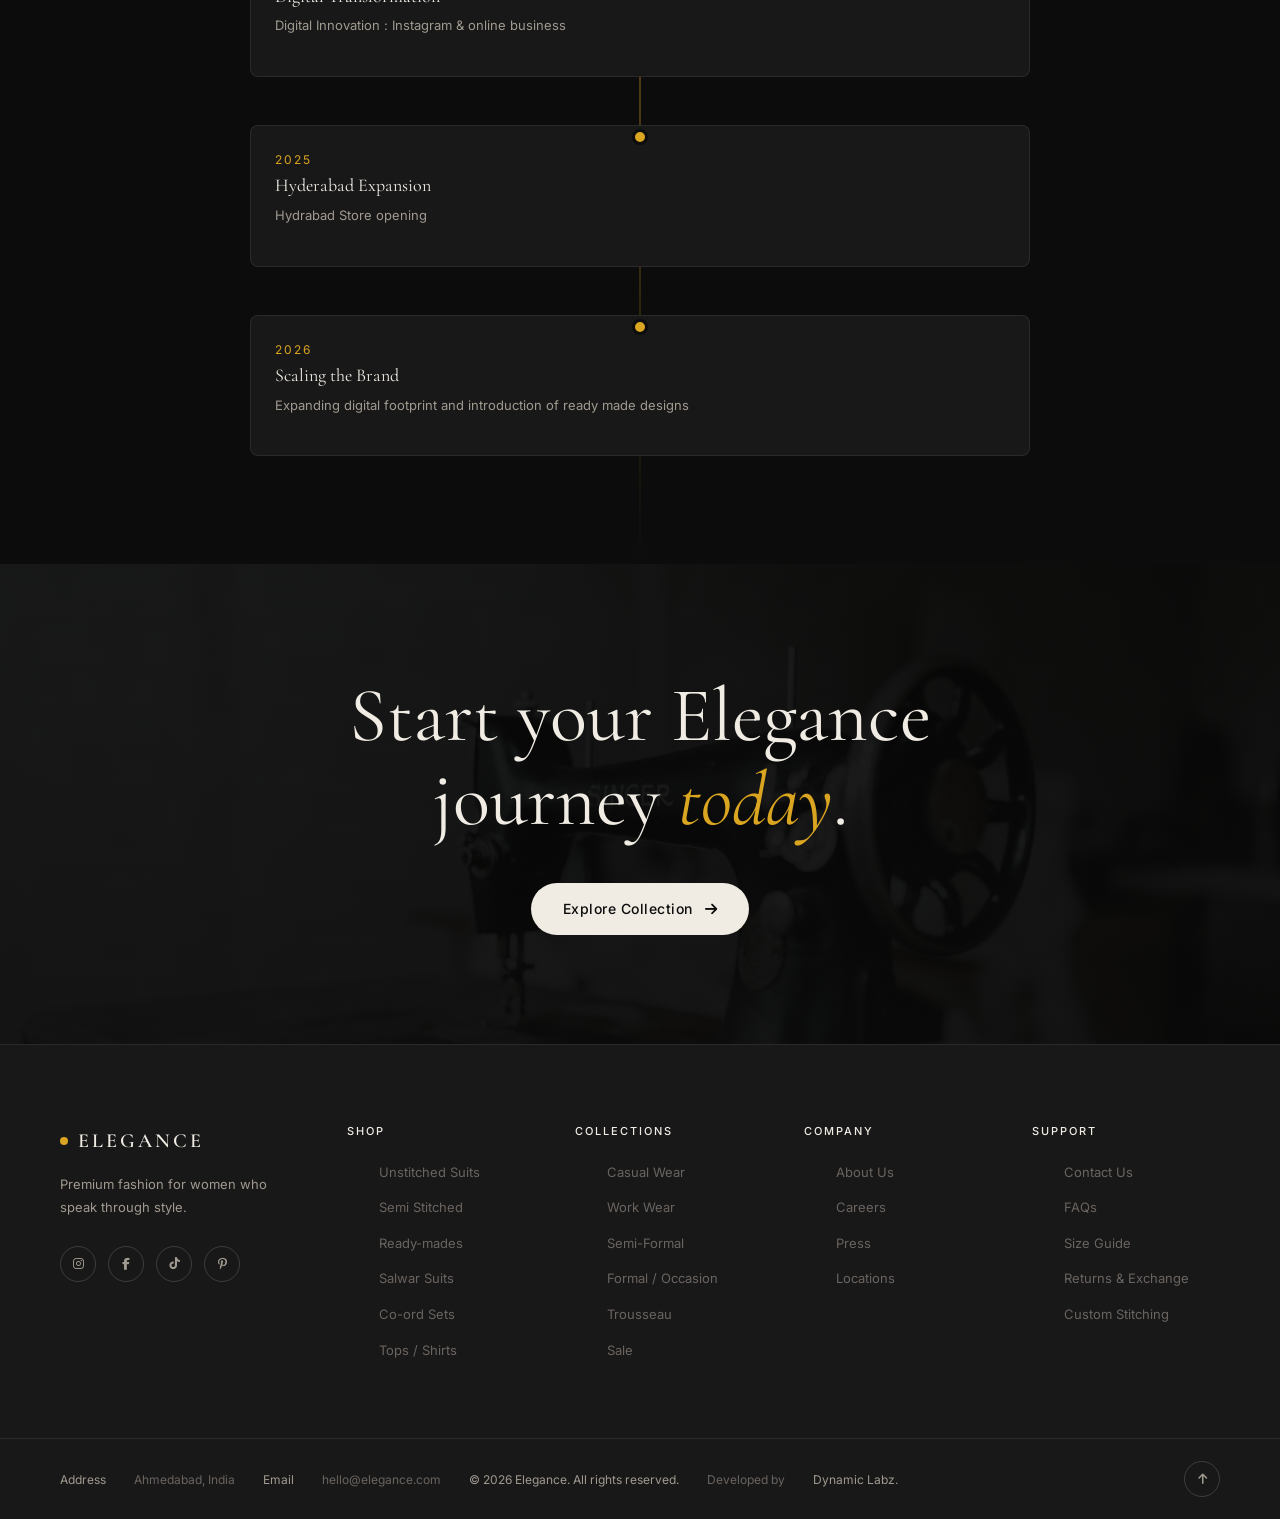
==== commit 290d61c4: "added reeels and other tings are updated" ====
--- a/index.html
+++ b/index.html
@@ -364,6 +364,159 @@
   </div>
 </section>
 
+<section class="instagram-reels pb-5 light-mode-section ">
+
+    <div class="">
+
+        <!-- <div class="section-title text-center mb-5">
+            <span class="insta-badge">
+                <i class="fab fa-instagram"></i> Instagram Reels
+            </span>
+
+            <h2>See Us In Action</h2>
+
+            <p>
+                Real work. Real clients. Real results.
+            </p>
+        </div> -->
+        <div class="section-top">
+          <div class="label-row">
+            <span class="section-label"><span class="dot-label"></span>Elegance</span>
+          </div>
+          <h2 class="section-heading reveal-item light-mode-section">Where Style <em>Comes Alive</em>.</h2>
+
+        </div>
+        <!-- Desktop -->
+        <div class="row g-4 d-none d-lg-flex">
+
+            <div class="col-lg-4">
+                <div class="reel-card">
+                    <video autoplay muted loop playsinline preload="metadata">
+                        <source src="reels/reel1.mp4" type="video/mp4">
+                    </video>
+
+                    <div class="reel-overlay">
+                        <a href="https://www.instagram.com/elegance.india_/" target="_blank">
+                            <i class="fab fa-instagram"></i>
+                        </a>
+                    </div>
+                </div>
+            </div>
+
+            <div class="col-lg-4">
+                <div class="reel-card">
+                    <video autoplay muted loop playsinline preload="metadata">
+                        <source src="reels/reel2.mp4" type="video/mp4">
+                    </video>
+
+                    <div class="reel-overlay">
+                        <a href="https://www.instagram.com/elegance.india_/" target="_blank">
+                            <i class="fab fa-instagram"></i>
+                        </a>
+                    </div>
+                </div>
+            </div>
+
+            <div class="col-lg-4">
+                <div class="reel-card">
+                    <video autoplay muted loop playsinline preload="metadata">
+                        <source src="reels/reel3.mp4" type="video/mp4">
+                    </video>
+
+                    <div class="reel-overlay">
+                        <a href="https://www.instagram.com/elegance.india_/" target="_blank">
+                            <i class="fab fa-instagram"></i>
+                        </a>
+                    </div>
+                </div>
+            </div>
+
+        </div>
+
+        <!-- Mobile Slider -->
+
+        <div id="reelSlider" class="carousel slide d-lg-none" data-bs-ride="carousel">
+
+            <div class="carousel-inner">
+
+                <div class="carousel-item active">
+
+                    <div class="reel-card mx-auto">
+
+                        <video autoplay muted loop playsinline preload="metadata">
+                            <source src="reels/reel1.mp4" type="video/mp4">
+                        </video>
+
+                        <div class="reel-overlay">
+                            <a href="https://www.instagram.com/elegance.india_/" target="_blank">
+                                <i class="fab fa-instagram"></i>
+                            </a>
+                        </div>
+
+                    </div>
+
+                </div>
+
+                <div class="carousel-item">
+
+                    <div class="reel-card mx-auto">
+
+                        <video autoplay muted loop playsinline preload="metadata">
+                            <source src="reels/reel2.mp4" type="video/mp4">
+                        </video>
+
+                        <div class="reel-overlay">
+                            <a href="https://www.instagram.com/elegance.india_/" target="_blank">
+                                <i class="fab fa-instagram"></i>
+                            </a>
+                        </div>
+
+                    </div>
+
+                </div>
+
+                <div class="carousel-item">
+
+                    <div class="reel-card mx-auto">
+
+                        <video autoplay muted loop playsinline preload="metadata">
+                            <source src="reels/reel3.mp4" type="video/mp4">
+                        </video>
+
+                        <div class="reel-overlay">
+                            <a href="https://www.instagram.com/elegance.india_/" target="_blank">
+                                <i class="fab fa-instagram"></i>
+                            </a>
+                        </div>
+
+                    </div>
+
+                </div>
+
+            </div>
+
+            <button class="carousel-control-prev" type="button" data-bs-target="#reelSlider" data-bs-slide="prev">
+
+                <span class="carousel-nav">
+                    <i class="fas fa-chevron-left"></i>
+                </span>
+
+            </button>
+
+            <button class="carousel-control-next" type="button" data-bs-target="#reelSlider" data-bs-slide="next">
+
+                <span class="carousel-nav">
+                    <i class="fas fa-chevron-right"></i>
+                </span>
+
+            </button>
+
+        </div>
+
+    </div>
+
+</section>
+
 <!-- ═══════════════════════════════════════════════
      CATEGORIES — SUITS
 ════════════════════════════════════════════════ -->
@@ -466,7 +619,8 @@
 <section class="about-section reveal-section" id="about">
   <!-- Top meta bar -->
   <div class="about-meta-bar reveal-item">
-    <span class="meta-item"><span class="dot-label"></span>About the brand</span>
+    <!-- <span class="meta-item"><span class="dot-label"></span>About the brand</span> -->
+    <span class="meta-item">About the brand &nbsp;</span>
     <span class="meta-item">Since 2013</span>
     <span class="meta-item">Bold by design</span>
     <span class="meta-item">13 years in fashion</span>
@@ -474,29 +628,44 @@
 
   <!-- Content grid -->
   <div class="about-grid">
+    <!-- LEFT: Label + Tagline + CTA -->
     <div class="about-left reveal-item">
-      <h2 class="about-tagline">Born to<br>Stand Out</h2>
-    </div>
-
+      <span class="about-essence-label">OUR ESSENCE</span>
+      <h2 class="about-tagline">Born to Stand Out</h2>
+      <a href="#" class="about-discover-btn">
+        <span class="discover-circle">→</span>
+        <span class="discover-text">Discover our story</span>
+      </a>
+    </div>
+
+    <!-- CENTER: Portrait with badge + frame -->
     <div class="about-portrait reveal-item" style="--delay:0.2s">
-      <img
-        src="https://images.unsplash.com/photo-1581091226825-a6a2a5aee158?w=420&h=560&fit=crop&crop=top"
-        alt="Elegance brand portrait" loading="lazy" />
-    </div>
-
-    <div class="about-right reveal-item" style="--delay:0.35s">
-      <p class="about-body">
-        <strong>Elegance is bold, powerful, unapologetic.</strong><br>
-        Made for women who speak through style—loud and clear.<br><br>
-        From our atelier in Ahmedabad, each piece is crafted with intention,
-        precision, and an obsession for detail that transforms fabric into identity.
-      </p>
+      <div class="portrait-frame"></div>
+      <div class="portrait-image-wrapper">
+        <img
+          src="images/insta_post.jpg"
+          alt="Elegance brand portrait" loading="lazy" />
+        <div class="portrait-badge">
+          <div class="badge-inner">
+            <span class="badge-est">EST</span>
+            <span class="badge-year">2013</span>
+          </div>
+        </div>
+      </div>
+    </div>
+
+    <!-- RIGHT: Accent line + Text content -->
+    <div class="about-right reveal-item text-end" style="--delay:0.35s">
+      <div class="about-accent-bar"></div>
+      <h3 class="about-title">Elegance is bold, powerful, unapologetic.</h3>
+      <p class="about-subtitle">Made for women who speak through style—loud and clear.</p>
+      <p class="about-description">From our atelier in Ahmedabad, each piece is crafted with intention, precision, and an obsession for detail that transforms fabric into identity.</p>
     </div>
   </div>
 
   <!-- Oversized wordmark (matches LIVE-HER reference) -->
   <div class="about-wordmark reveal-item" style="--delay:0.5s">
-    <span class="wordmark-text" id="wordmarkText">ELEGANCE | ELEGANCE | ELEGANCE | </span>
+    <span class="wordmark-text" id="wordmarkText">ELEGANCE | ELEGANCE | ELEGANCE | ELEGANCE | ELEGANCE | ELEGANCE | ELEGANCE | </span>
   </div>
 </section>
 
@@ -517,7 +686,7 @@
       <img src="images/EC 15950 (4).jpg" alt="Look 1" loading="lazy" />
       <div class="look-info">
         <span class="look-name">Ivory Unstitched</span>
-        <span class="look-price">INR 4,200 <i class="fas fa-expand-alt"></i></span>
+        <!-- <span class="look-price">INR 4,200 <i class="fas fa-expand-alt"></i></span> -->
       </div>
     </div>
 
@@ -525,7 +694,7 @@
       <img src="images/look_2.jpg" alt="Look 2" loading="lazy" />
       <div class="look-info">
         <span class="look-name">Crimson Blazer</span>
-        <span class="look-price">INR 11,500 <i class="fas fa-expand-alt"></i></span>
+        <!-- <span class="look-price">INR 11,500 <i class="fas fa-expand-alt"></i></span> -->
       </div>
     </div>
 
@@ -533,7 +702,7 @@
       <img src="images/look_3.JPG" alt="Look 3" loading="lazy" />
       <div class="look-info">
         <span class="look-name">Beige Co-ord</span>
-        <span class="look-price">INR 14,800 <i class="fas fa-expand-alt"></i></span>
+        <!-- <span class="look-price">INR 14,800 <i class="fas fa-expand-alt"></i></span> -->
       </div>
     </div>
 
@@ -541,7 +710,7 @@
       <img src="images/2026_05_17_10_14_IMG_3255.JPG" alt="Look 4" loading="lazy" />
       <div class="look-info">
         <span class="look-name">Mocha Shirt</span>
-        <span class="look-price">INR 3,800 <i class="fas fa-expand-alt"></i></span>
+        <!-- <span class="look-price">INR 3,800 <i class="fas fa-expand-alt"></i></span> -->
       </div>
     </div>
   </div>
@@ -726,7 +895,7 @@
   <div class="premium-grid">
     <div class="premium-card reveal-item" style="--delay:0s">
       <div class="premium-img-wrap">
-        <img src="images/EC 15976 (4).jpg" alt="Bridal Collection" loading="lazy" />
+        <img src="images/EC 15951 (3).jpg" alt="Bridal Collection" loading="lazy" />
         <div class="premium-label">Bridal</div>
       </div>
       <h3>Bridal Elegance</h3>
@@ -736,7 +905,7 @@
 
     <div class="premium-card reveal-item" style="--delay:0.1s">
       <div class="premium-img-wrap">
-        <img src="images/EC 15951 (3).jpg" alt="Office Wear" loading="lazy" />
+        <img src="images/EC 15992 (6).jpg" alt="Office Wear" loading="lazy" />
         <div class="premium-label">Office</div>
       </div>
       <h3>Power Wear</h3>
@@ -746,7 +915,7 @@
 
     <div class="premium-card reveal-item" style="--delay:0.2s">
       <div class="premium-img-wrap">
-        <img src="images/EC 15992 (6).jpg" alt="Weekend Collection" loading="lazy" />
+        <img src="images/EC 15976 (4).jpg" alt="Weekend Collection" loading="lazy" />
         <div class="premium-label">Weekend</div>
       </div>
       <h3>Urban Escape</h3>
--- a/styles.css
+++ b/styles.css
@@ -838,7 +838,6 @@
   display: flex; align-items: center; gap: 8px;
 }
 .meta-item .dot-label { background: #888; }
-
 .about-grid {
   display: grid;
   grid-template-columns: 1fr auto 1fr;
@@ -847,28 +846,276 @@
   padding: 72px 80px;
   min-height: 380px;
 }
+/* ── LEFT COLUMN ── */
+.about-left {
+  display: flex;
+  flex-direction: column;
+  gap: 32px;
+  align-items: flex-start;
+}
+
+.about-essence-label {
+  display: flex;
+  align-items: center;
+  gap: 8px;
+  font-size: 11px;
+  letter-spacing: 1.5px;
+  text-transform: uppercase;
+  color: var(--text-2);
+  font-weight: 500;
+}
+
+.about-essence-label::before {
+  content: '';
+  width: 6px;
+  height: 6px;
+  background: var(--text-2);
+  border-radius: 50%;
+  display: block;
+}
+
 .about-tagline {
   font-family: var(--font-serif);
-  font-size: clamp(36px, 4vw, 54px);
+  font-size: clamp(48px, 6vw, 72px);
   font-weight: 400;
   line-height: 1.15;
-  color: #111;
-}
+  color: var(--text-3);
+  letter-spacing: -1px;
+}
+
+.about-discover-btn {
+  display: inline-flex;
+  align-items: center;
+  gap: 16px;
+  text-decoration: none;
+  transition: all 0.3s var(--ease);
+  border-color: var(--accent);
+}
+
+.discover-circle {
+  display: flex;
+  align-items: center;
+  justify-content: center;
+  width: 52px;
+  height: 52px;
+  border: 1.5px solid var(--border-hi);
+  border-radius: 50%;
+  font-size: 18px;
+  color: var(--text-3);
+  transition: all 0.4s var(--ease);
+  flex-shrink: 0;
+}
+
+.discover-text {
+  font-size: 12px;
+  letter-spacing: 1.5px;
+  text-transform: uppercase;
+  color: var(--text-2);
+  transition: color 0.3s var(--ease);
+}
+
+.about-discover-btn .discover-circle {
+  border-color: var(--accent);
+  background: rgba(218, 165, 32, 0.1);
+  transform: translateX(6px);
+}
+
+.about-discover-btn .discover-text {
+  color: var(--text-3);
+}
+
+/* ── CENTER COLUMN: PORTRAIT ── */
 .about-portrait {
-  width: 220px;
-  flex-shrink: 0;
-}
-.about-portrait img {
-  width: 100%; aspect-ratio: 3/4;
+  position: relative;
+  display: flex;
+  align-items: center;
+  justify-content: center;
+  width: 100%;
+}
+
+.portrait-frame {
+  position: absolute;
+  width: 320px;
+  height: 320px;
+  border: 1.5px solid var(--border-hi);
+  border-radius: 50%;
+  opacity: 0.6;
+}
+
+.portrait-image-wrapper {
+  position: relative;
+  width: 100%;
+  max-width: 340px;
+  aspect-ratio: 3/4;
+  border-radius: 12px;
+  overflow: hidden;
+  background: var(--surface);
+  z-index: 2;
+}
+
+.portrait-image-wrapper img {
+  width: 100%;
+  height: 100%;
   object-fit: cover;
-  object-position: top;
-}
-.about-body {
-  font-size: 15px;
-  color: #555;
+  transition: transform 0.6s var(--ease), filter 0.5s;
+  filter: brightness(0.92);
+}
+
+.about-portrait:hover img {
+  transform: scale(1.04);
+  filter: brightness(1);
+}
+
+.portrait-badge {
+  position: absolute;
+  top: 28px;
+  right: 28px;
+  width: 96px;
+  height: 96px;
+  background: rgba(240, 236, 228, 0.08);
+  border: 1.5px solid var(--text-3);
+  border-radius: 50%;
+  backdrop-filter: blur(12px);
+  z-index: 10;
+  display: flex;
+  align-items: center;
+  justify-content: center;
+  animation: badge-float 3s ease-in-out infinite;
+}
+
+@keyframes badge-float {
+  0%, 100% { transform: translateY(0); }
+  50% { transform: translateY(-10px); }
+}
+
+.badge-inner {
+  display: flex;
+  flex-direction: column;
+  align-items: center;
+  justify-content: center;
+  gap: 2px;
+}
+
+.badge-est {
+  font-size: 9px;
+  letter-spacing: 2px;
+  text-transform: uppercase;
+  color: var(--text-2);
+  font-weight: 600;
+}
+
+.badge-year {
+  font-family: var(--font-serif);
+  font-size: 22px;
+  font-weight: 400;
+  color: var(--text-3);
+  line-height: 1;
+}
+
+/* ── RIGHT COLUMN: TEXT ── */
+.about-right {
+  display: flex;
+  flex-direction: column;
+  gap: 16px;
+  position: relative;
+  padding-left: 20px;
+}
+
+.about-accent-bar {
+  position: absolute;
+  /* left: 0; */
+  right: -11px;
+  top: 0;
+  width: 4px;
+  height: 60px;
+  background: var(--accent);
+  border-radius: 2px;
+}
+
+.about-title {
+  font-family: var(--font-serif);
+  font-size: 22px;
+  font-weight: 400;
+  line-height: 1.4;
+  color: var(--text-3);
+  letter-spacing: -0.5px;
+  margin: 0;
+}
+
+.about-subtitle {
+  font-size: 14px;
+  color: var(--text-2);
+  line-height: 1.7;
+  margin: 4px 0 0 0;
+}
+
+.about-description {
+  font-size: 14px;
+  color: var(--text-2);
   line-height: 1.8;
-}
-.about-body strong { color: #111; font-weight: 600; }
+  margin: 12px 0 0 0;
+  padding-top: 12px;
+  border-top: 1px solid var(--border);
+}
+
+/* ─── RESPONSIVE ─── */
+@media (max-width: 1200px) {
+  .about-grid {
+    grid-template-columns: 1fr;
+    gap: 60px;
+  }
+
+  .portrait-frame {
+    width: 280px;
+    height: 280px;
+  }
+
+  .about-portrait {
+    order: 2;
+  }
+
+  .about-left {
+    order: 1;
+  }
+
+  .about-right {
+    order: 3;
+  }
+}
+
+@media (max-width: 768px) {
+  .about-grid {
+    gap: 40px;
+  }
+
+  .about-tagline {
+    font-size: 36px;
+  }
+
+  .about-title {
+    font-size: 18px;
+  }
+
+  .portrait-badge {
+    width: 80px;
+    height: 80px;
+    top: 16px;
+    right: 16px;
+  }
+
+  .badge-est {
+    font-size: 8px;
+  }
+
+  .badge-year {
+    font-size: 18px;
+  }
+
+  .portrait-frame {
+    width: 240px;
+    height: 240px;
+  }
+}
 
 /* Oversized wordmark — replicates LIVE-HER reference */
 .about-wordmark {
@@ -879,7 +1126,7 @@
 .wordmark-text {
   display: block;
   font-family: var(--font-serif);
-  font-size: clamp(100px, 18vw, 240px);
+  font-size: clamp(100px, 18vw, 140px);
   font-weight: 600;
   line-height: 1;
   /* color: transparent; */
@@ -895,7 +1142,6 @@
   from { transform: translateX(0); }
   to   { transform: translateX(-30%); }
 }
-
 /* ═══════════════════════════════════════════════════
    LOOKBOOK / PRODUCT GRID
    ═══════════════════════════════════════════════════ */
@@ -903,7 +1149,7 @@
 
 .lookbook-grid {
   display: grid;
-  grid-template-columns: 1.4fr 1fr 1fr 1fr;
+  grid-template-columns: 1fr 1fr 1fr 1fr;
   gap: 12px;
   padding: 0 60px 100px;
   align-items: start;
@@ -923,7 +1169,7 @@
   transition: transform 0.6s var(--ease), filter 0.4s;
   filter: brightness(0.82);
 }
-.look-card:hover img { transform: scale(1.06); filter: brightness(0.95); }
+.look-card:hover img {  filter: brightness(0.95); border: 3px solid var(--accent); }
 
 .look-card.lg-card { grid-row: span 1; }
 .look-card.lg-card img { height: 560px; }
@@ -1397,8 +1643,11 @@
 }
 
 .premium-card:hover .premium-img-wrap img {
-  transform: scale(1.08);
+  /* transform: scale(1.08); */
   filter: brightness(1);
+  border: 3px solid var(--accent);  
+  /* background: rgba(218, 165, 32, 0.03); */
+  /* transform: translateY(-4px); */
 }
 
 .premium-label {
@@ -1474,7 +1723,8 @@
   .footer-top { flex-direction: column; gap: 48px; padding: 48px 24px; }
   .footer-bottom-bar { padding: 16px 24px; }
   .cats-grid { grid-template-columns: repeat(2, 1fr); }
-  .about-grid { grid-template-columns: 1fr; text-align: center; justify-items: center; }
+  .about-grid { grid-template-columns: 1fr; text-align: center; }
+  .about-left { gap: 0; }
   .about-meta-bar { flex-wrap: wrap; gap: 12px; padding: 16px 24px; }
   .about-us-grid { grid-template-columns: 1fr; padding-left: 24px; padding-right: 24px; }
   .about-us-visual { height: 400px; }
@@ -1513,3 +1763,155 @@
   .cta-heading { font-size: 36px; }
   .stitch-heading { font-size: 36px; }
 }
+
+.instagram-reels{
+
+    background:#fafafa;
+    overflow:hidden;
+
+}
+
+.section-title h2{
+
+    font-size:42px;
+    font-weight:800;
+    margin-top:15px;
+
+}
+
+.section-title p{
+
+    color:#777;
+    max-width:550px;
+    margin:auto;
+
+}
+
+.insta-badge{
+
+    display:inline-flex;
+    align-items:center;
+    gap:8px;
+    background:#fff;
+    padding:10px 20px;
+    border-radius:50px;
+    box-shadow:0 8px 30px rgba(0,0,0,.08);
+    color:#E1306C;
+    font-weight:600;
+
+}
+
+.reel-card{
+
+    position:relative;
+    border-radius:25px;
+    overflow:hidden;
+    box-shadow:0 25px 60px rgba(0,0,0,.15);
+    transition:.45s;
+    background:#000;
+    max-width:360px;
+    margin:auto;
+
+}
+
+.reel-card:hover{
+
+    transform:translateY(-10px);
+
+}
+
+.reel-card video{
+
+    width:100%;
+    aspect-ratio:9/16;
+    object-fit:cover;
+    display:block;
+
+}
+
+.reel-overlay{
+
+    position:absolute;
+    inset:0;
+    background:linear-gradient(to top,rgba(0,0,0,.55),transparent 50%);
+    display:flex;
+    align-items:flex-end;
+    justify-content:flex-end;
+    padding:20px;
+    opacity:0;
+    transition:.35s;
+
+}
+
+.reel-card:hover .reel-overlay{
+
+    opacity:1;
+
+}
+
+.reel-overlay a{
+
+    width:55px;
+    height:55px;
+    border-radius:50%;
+    background:#fff;
+    display:flex;
+    align-items:center;
+    justify-content:center;
+    text-decoration:none;
+    color:#E1306C;
+    font-size:22px;
+    transition:.3s;
+
+}
+
+.reel-overlay a:hover{
+
+    transform:scale(1.15);
+
+}
+
+.carousel-nav{
+
+    width:55px;
+    height:55px;
+    border-radius:50%;
+    background:#fff;
+    color:#111;
+    display:flex;
+    align-items:center;
+    justify-content:center;
+    font-size:18px;
+    box-shadow:0 12px 30px rgba(0,0,0,.15);
+
+}
+
+.carousel-control-prev,
+.carousel-control-next{
+
+    width:10%;
+
+}
+
+.carousel-control-prev-icon,
+.carousel-control-next-icon{
+
+    display:none;
+
+}
+
+@media(max-width:991px){
+
+    .section-title h2{
+
+        font-size:32px;
+
+    }
+
+    .reel-card{
+
+        width:85%;
+
+    }
+
+}
